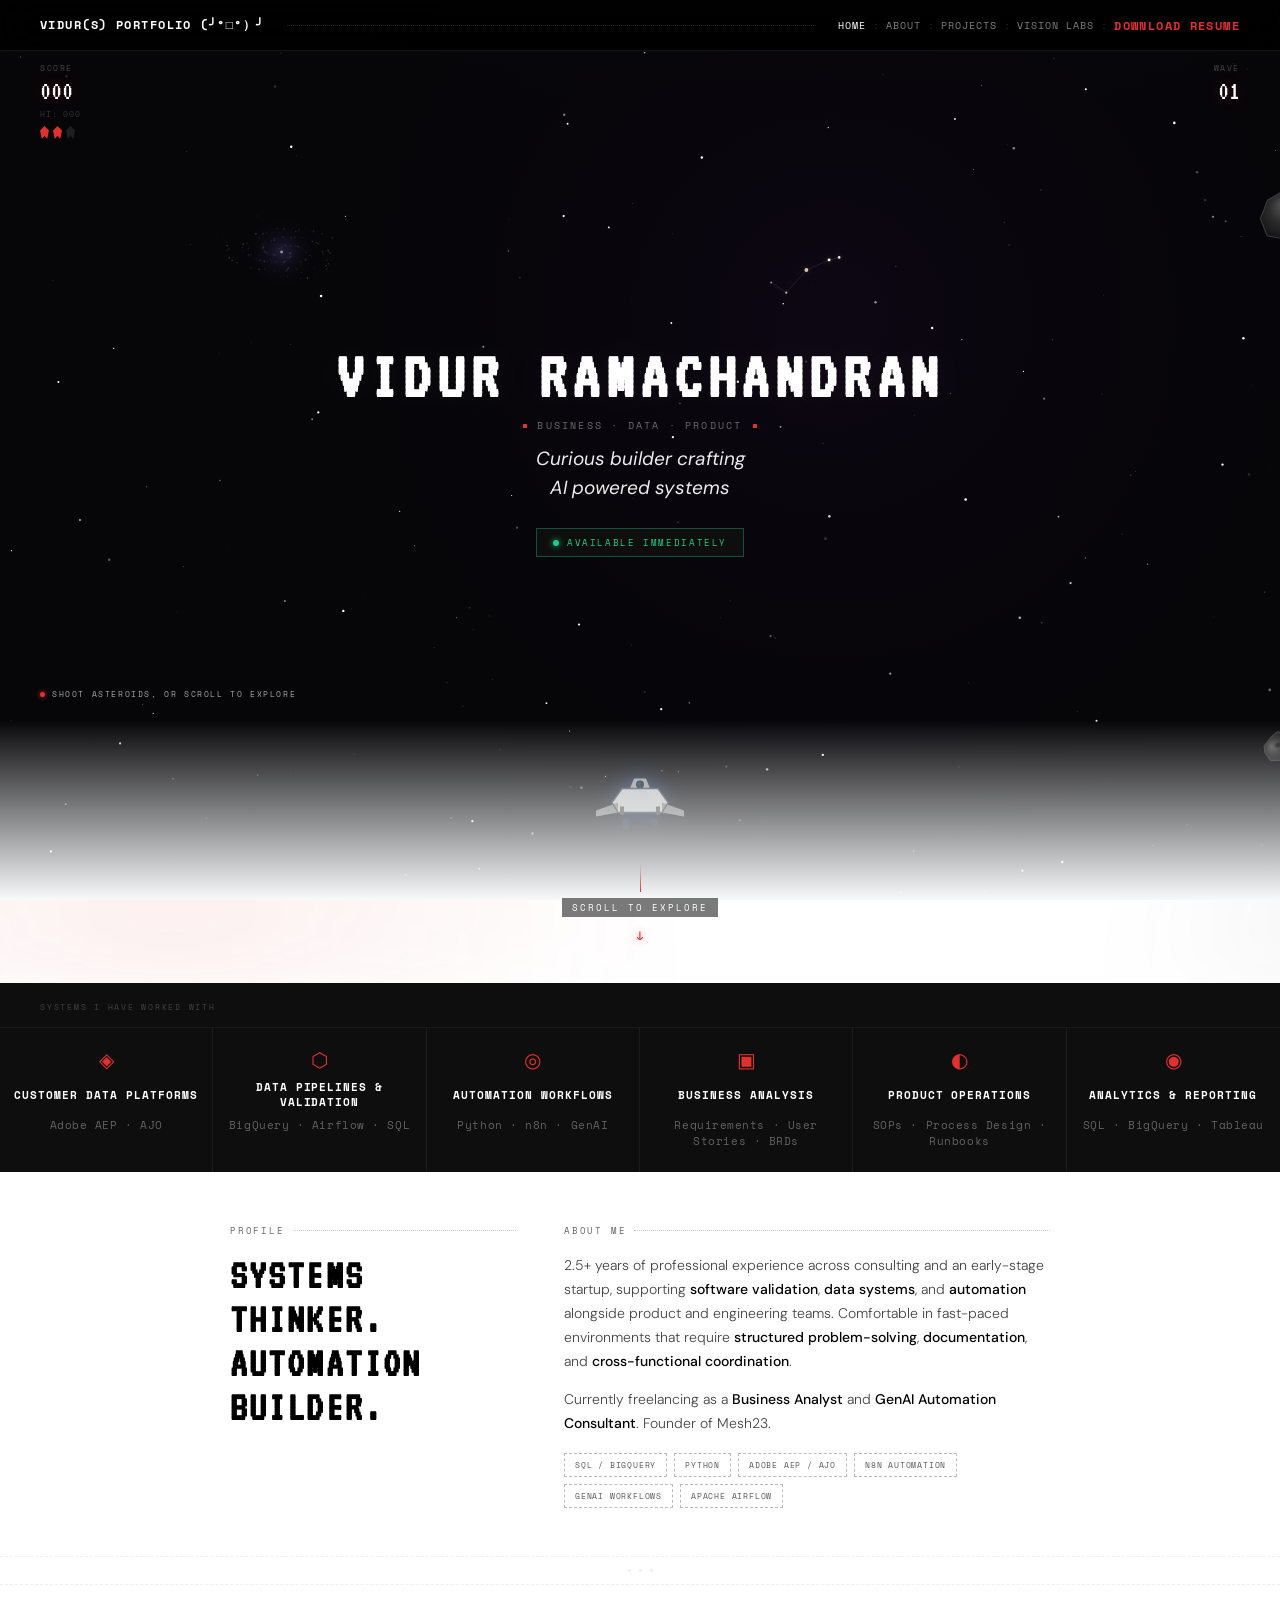
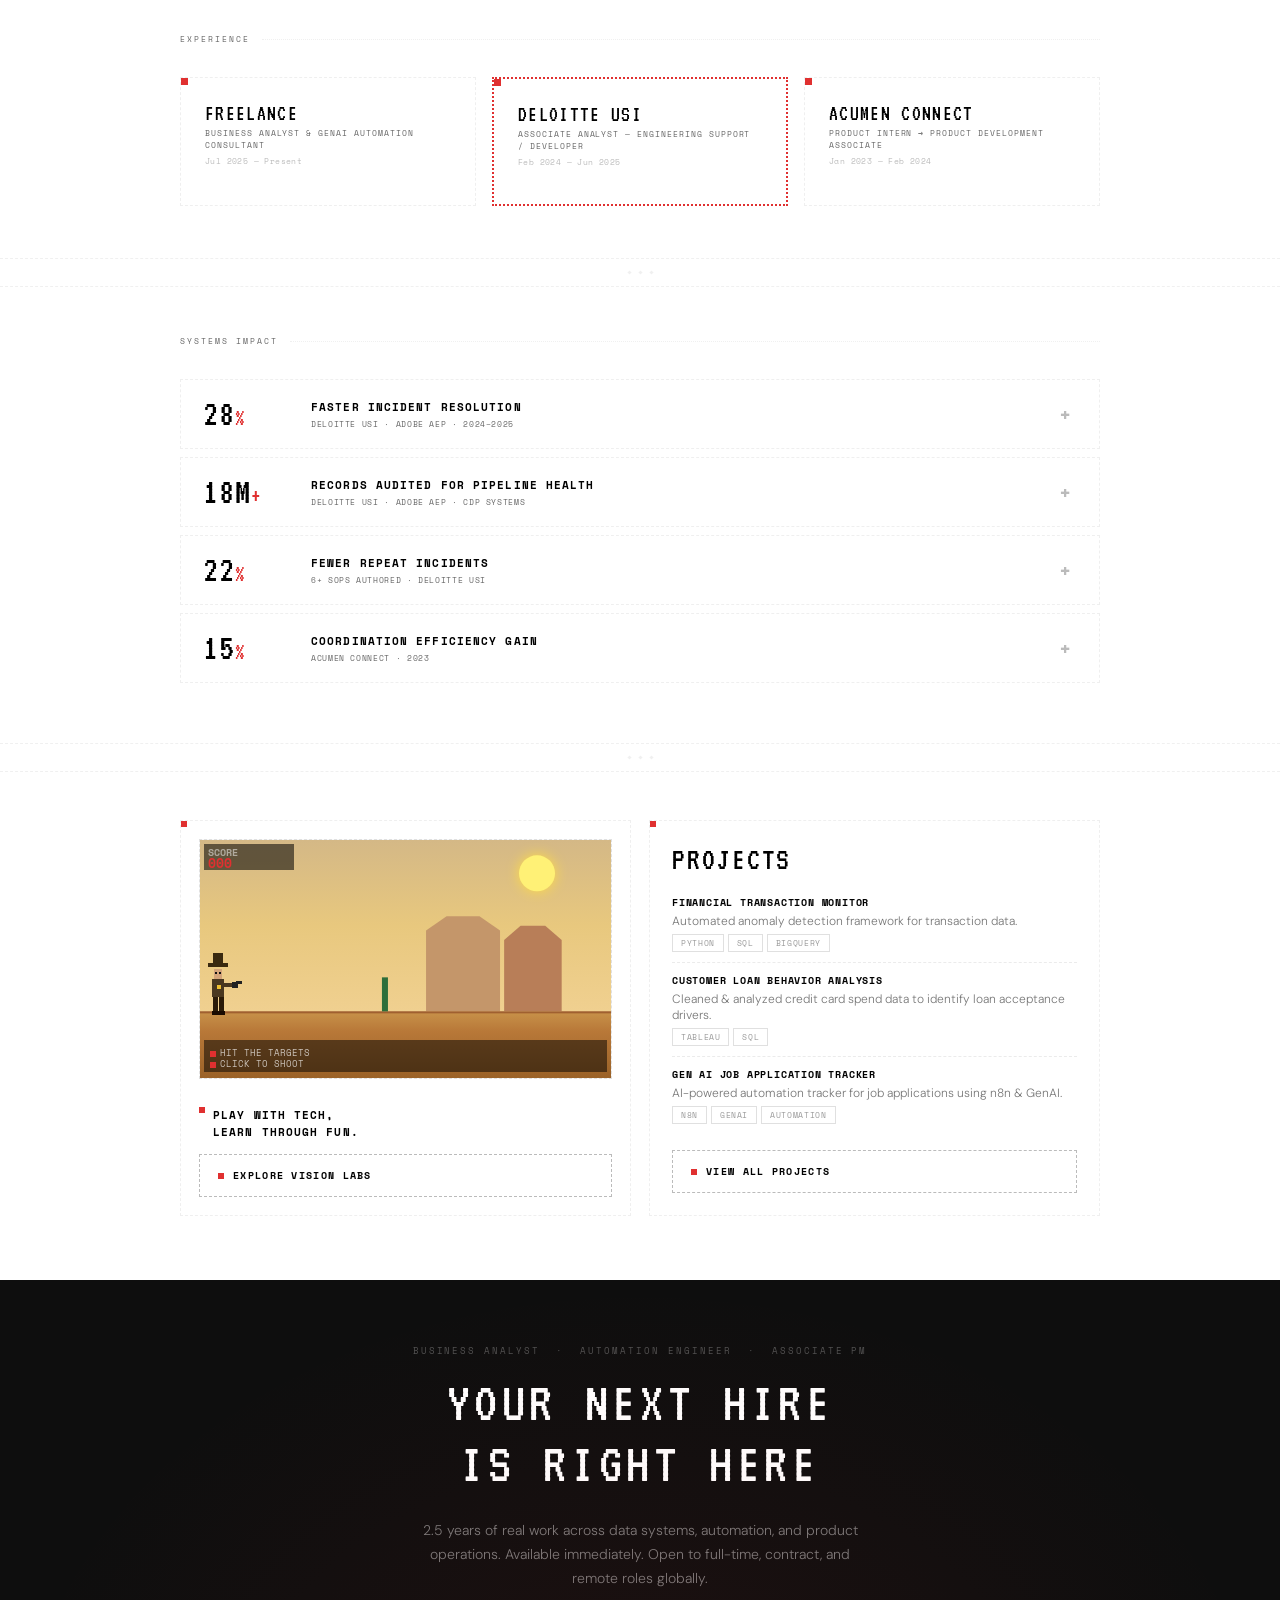
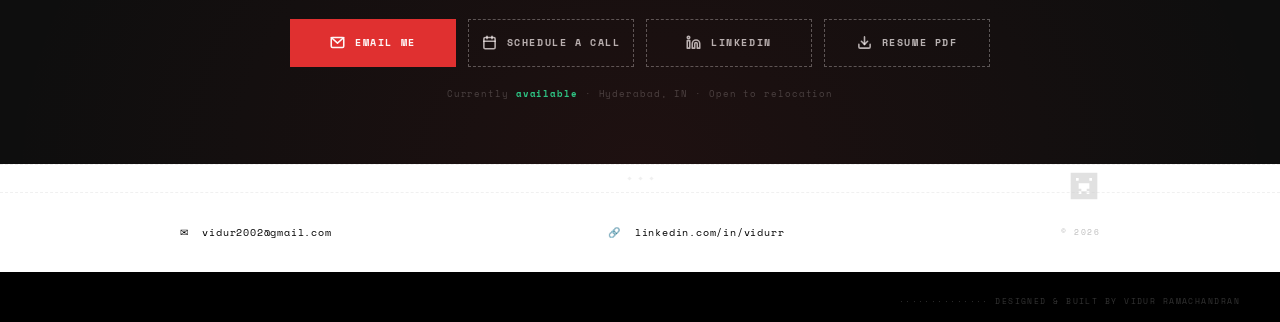
==== index.html @ c0971228 "content: add line break back to hero tagline" ====
<!DOCTYPE html>
<html lang="en">
<head>
<meta charset="UTF-8">
  <meta name="viewport" content="width=device-width, initial-scale=1.0">
  <title>Vidur Ramachandran — Business Analyst & Automation Strategist</title>
  
  <!-- SEO Metadata -->
  <meta name="description" content="Business Analyst & Automation Strategist specializing in high-performance operations architecture, GenAI workflow deployment, and product lifecycle management.">
  <meta name="author" content="Vidur Ramachandran">
  <meta name="keywords" content="Business Analyst, Automation Strategist, Product Lifecycle, Operations Architecture, n8n, Supabase, Next.js, Portfolio, Vidur Ramachandran, Deloitte, Acumen Connect">

  <!-- Open Graph / Facebook -->
  <meta property="og:type" content="website">
  <meta property="og:url" content="https://vidur.me/">
  <meta property="og:title" content="Vidur Ramachandran — Systems &amp; Automation Strategist">
  <meta property="og:description" content="Building the future of operational infrastructure through systems thinking and automation.">
  <meta property="og:image" content="https://vidur.me/assets/og-preview.png">

  <!-- Twitter -->
  <meta property="twitter:card" content="summary_large_image">
  <meta property="twitter:url" content="https://vidur.me/">
  <meta property="twitter:title" content="Vidur Ramachandran — Systems &amp; Automation Strategist">
  <meta property="twitter:description" content="Building the future of operational infrastructure through systems thinking and automation.">
  <meta property="twitter:image" content="https://vidur.me/assets/og-preview.png">

  <link rel="icon" type="image/png" sizes="32x32" href="assets/fav-32.png">
<link rel="icon" type="image/png" sizes="192x192" href="assets/fav-192.png">
<link rel="apple-touch-icon" sizes="180x180" href="assets/apple-touch-icon.png">
<link href="https://fonts.googleapis.com/css2?family=VT323&family=Space+Mono:wght@400;700&family=DM+Sans:ital,wght@0,300;0,400;0,500;1,300&display=swap" rel="stylesheet">

<link rel="stylesheet" href="./styles/base.css">
<link rel="stylesheet" href="./styles/layout.css">
<link rel="stylesheet" href="./styles/components.css">
<link rel="stylesheet" href="./styles/pages/home.css">
<link rel="stylesheet" href="./styles/pages/projects.css">
<link rel="stylesheet" href="./styles/pages/visionlabs.css">
<link rel="stylesheet" href="./styles/pages/about.css">
<link rel="stylesheet" href="./styles/pages/hrsaas.css">
<link rel="stylesheet" href="./styles/pages/corpsim.css">
<link rel="stylesheet" href="./styles/pages/finmonitor.css">
<link rel="stylesheet" href="./styles/pages/roastmoney.css">
<link rel="stylesheet" href="./styles/pages/validateidea.css">
<link rel="stylesheet" href="./styles/animations.css">
<link rel="stylesheet" href="./styles/generated-inline.css">
<link rel="stylesheet" href="./styles/responsive.css">

<script defer src="https://cdn.vercel-insights.com/v1/speed-insights/script.js"></script>
<script defer src="https://cdn.vercel-insights.com/v1/script.js"></script>
</head>
<body>

<!-- NAV -->
<nav>
  <span class="nav-logo" data-onclick="showPage('home');closeMenu()">Vidur(s) Portfolio (╯°□°）╯</span>
  <div class="nav-line"></div>
  <ul class="nav-links" id="navLinks">
    <li><a href="/" data-onclick="showPage('home');closeMenu()" id="nav-home">Home</a></li>
    <li><a href="/about" data-onclick="showPage('about');closeMenu()" id="nav-about">About</a></li>
    <li><a href="/projects" data-onclick="showPage('projects');closeMenu()" id="nav-projects">Projects</a></li>
    <li><a href="/visionlabs" data-onclick="showPage('visionlabs');closeMenu()" id="nav-visionlabs">Vision Labs</a></li>
    <li><a href="#" onclick="downloadResume();return false;" class="nav-resume-blink cta-glint">DOWNLOAD RESUME</a></li>
  </ul>
  <button class="nav-hamburger" id="navHamburger" data-onclick="toggleMenu()" aria-label="Menu">
    <span></span><span></span><span></span>
  </button>
</nav>

<!-- ════════════════════ HOME ════════════════════ -->
<div id="page-home" class="page active">
  <section id="hero">
    <canvas id="gameCanvas" aria-label="Interactive arcade background game"></canvas>
    <div class="hero-fade-top"></div>
    <div class="hero-fade-bot"></div>
    <div class="hud">
      <div class="hud-col">
        <div class="hud-lbl">Score</div>
        <div class="hud-val" id="scoreNum">000</div>
        <div class="hud-hi">HI: <span id="hiNum">000</span></div>
        <div class="lives-row" id="livesRow">
          <div class="life"></div><div class="life"></div><div class="life"></div>
        </div>
      </div>
      <div class="hud-col right">
        <div class="hud-lbl">Wave</div>
        <div class="hud-val" id="waveNum">01</div>
      </div>
    </div>
    <div id="gameOver"><div class="go-box"><div class="go-title">SYSTEM FAILURE</div><div class="go-sub" id="goSub"></div><div class="go-bar inl-0001"><div class="go-fill" id="goFill"></div></div></div></div>
    <div id="replayChip">
      <div id="replayChipTitle">SYSTEM FAILURE</div>
      <button class="replay-btn" onclick="window.scrollBy({top: window.innerHeight * 0.8, behavior: 'smooth'})">↓ Scroll Down</button>
      <button class="replay-btn" data-onclick="replayGame()">↺ Play Again</button>
    </div>

    <div id="gameInteractOverlay" class="inl-0002"><div class="game-interact-pill" id="gamePill"></div></div>
    <div id="heroGameHint" class="inl-0003">
      <span class="inl-0004"></span>
      <span class="inl-0005">Shoot asteroids, or scroll to explore</span>
    </div>
    <div class="hero-text">
      <h1 class="hero-name">VIDUR RAMACHANDRAN</h1>
      <div class="hero-sub"><span class="hero-sub-dot"></span> Business · Data · Product <span class="hero-sub-dot"></span></div>
      <p class="hero-tag">Curious builder crafting<br>AI powered systems</p>
      <div class="hire-badge"><span class="hire-dot"></span> Available Immediately</div>
    </div>
  </section>

  <!-- MOBILE SCROLL CTA -->
  <div class="scroll-cta" id="scrollCta">
    <div class="scroll-cta-line"></div>
    <span class="scroll-cta-text">Scroll to explore</span>
    <div class="scroll-cta-arrow">↓</div>
  </div>

  <!-- SYSTEMS I HAVE WORKED WITH -->
  <div class="systems-strip">
    <div class="systems-lbl-row">Systems I Have Worked With</div>
    <div id="homeSystemsGrid" class="systems-grid"></div>
  </div>

  <!-- ABOUT STRIP -->
  <div class="about-strip">
    <div>
      <div class="about-lbl">Profile</div>
      <h2 class="about-hl">Systems<br>thinker.<br>Automation<br>builder.</h2>
    </div>
    <div class="about-body">
      <div class="about-lbl">About me</div>
      <p>2.5+ years of professional experience across consulting and an early-stage startup, supporting <strong class="inl-0006">software validation</strong>, <strong class="inl-0006">data systems</strong>, and <strong class="inl-0006">automation</strong> alongside product and engineering teams. Comfortable in fast-paced environments that require <strong class="inl-0006">structured problem-solving</strong>, <strong class="inl-0006">documentation</strong>, and <strong class="inl-0006">cross-functional coordination</strong>.</p>
      <p>Currently freelancing as a <strong class="inl-0006">Business Analyst</strong> and <strong class="inl-0006">GenAI Automation Consultant</strong>. Founder of Mesh23.</p>
      <div class="about-tags" id="homeAboutTags"></div>
    </div>
  </div>

  <div class="divider"></div><div class="divider-dots"><span></span><span></span><span></span></div><div class="divider"></div>

  <!-- EXPERIENCE -->
  <div class="wrap inl-0007">
    <div class="sec-lbl">Experience</div>
    <div class="exp-grid" id="homeExperienceGrid"></div>
  </div>

  <div class="divider"></div><div class="divider-dots"><span></span><span></span><span></span></div><div class="divider"></div>

  <!-- SYSTEMS IMPACT (expandable accordion) -->
  <div class="wrap inl-0007">
    <div class="sec-lbl">Systems Impact</div>
    <div class="impact-list" id="homeImpactList"></div>
  </div>

  <div class="divider"></div><div class="divider-dots"><span></span><span></span><span></span></div><div class="divider"></div>

  <!-- CARDS -->
  <div class="wrap inl-0008">
    <div class="cards-grid inl-0009">
      <div class="feat-card inl-0010">
        <div class="fc-corner"></div>
        <div class="mini-card-inner inl-0011">
          <div class="mini-preview inl-0012"><canvas id="miniCanvas" aria-label="Interactive mini preview animation"></canvas></div>
          <div class="card-lbl inl-0013">
            <span class="rsq"></span>
            <div class="card-title">Play with tech,<br>learn through fun.</div>
          </div>
          <button class="card-cta" data-onclick="showPage('visionlabs')"><span class="rsq"></span> Explore Vision Labs</button>
        </div>
      </div>
      <div class="feat-card inl-0014" data-onclick="showPage('projects')">
        <div class="fc-corner"></div>
        <div class="proj-card-inner inl-0011">
          <div class="card-big-title">Projects</div>
          <div class="proj-list inl-0015" id="homeProjectPreview"></div>
          <button class="card-cta cta-glint" onclick="showPage('projects')">
      <span class="rsq"></span>
      <span>View All Projects</span>
    </button>
        </div>
      </div>
    </div>
  </div>

  <div class="cta-section">
    <div class="cta-eyebrow">Business Analyst &nbsp;·&nbsp; Automation Engineer &nbsp;·&nbsp; Associate PM</div>
    <div class="cta-title">Your next hire<br>is right here</div>
    <p class="inl-0016">2.5 years of real work across data systems, automation, and product operations. Available immediately. Open to full-time, contract, and remote roles globally.</p>
    <div class="cta-links">
      <a href="mailto:vidur2002@gmail.com" class="cta-btn primary"><span class="cta-icon"><svg width="15" height="15" viewBox="0 0 24 24" fill="none" stroke="currentColor" stroke-width="2.5" stroke-linecap="round" stroke-linejoin="round"><rect x="2" y="4" width="20" height="16" rx="2"/><polyline points="2,4 12,13 22,4"/></svg></span><span>Email Me</span></a>
      <a href="https://cal.com/vidur-r-a55ab0" target="_blank" rel="noopener noreferrer" class="cta-btn secondary"><span class="cta-icon"><svg width="15" height="15" viewBox="0 0 24 24" fill="none" stroke="currentColor" stroke-width="2.5" stroke-linecap="round" stroke-linejoin="round"><rect x="3" y="4" width="18" height="18" rx="2"/><line x1="16" y1="2" x2="16" y2="6"/><line x1="8" y1="2" x2="8" y2="6"/><line x1="3" y1="10" x2="21" y2="10"/></svg></span><span>Schedule a Call</span></a>
      <a href="https://in.linkedin.com/in/vidurr" target="_blank" rel="noopener noreferrer" class="cta-btn secondary"><span class="cta-icon"><svg width="15" height="15" viewBox="0 0 24 24" fill="none" stroke="currentColor" stroke-width="2.5" stroke-linecap="round" stroke-linejoin="round"><path d="M16 8a6 6 0 0 1 6 6v7h-4v-7a2 2 0 0 0-2-2 2 2 0 0 0-2 2v7h-4v-7a6 6 0 0 1 6-6z"/><rect x="2" y="9" width="4" height="12"/><circle cx="4" cy="4" r="2"/></svg></span><span>LinkedIn</span></a>
      <button class="cta-btn secondary" data-onclick="downloadResume()"><span class="cta-icon"><svg width="15" height="15" viewBox="0 0 24 24" fill="none" stroke="currentColor" stroke-width="2.5" stroke-linecap="round" stroke-linejoin="round"><path d="M21 15v4a2 2 0 0 1-2 2H5a2 2 0 0 1-2-2v-4"/><polyline points="7,10 12,15 17,10"/><line x1="12" y1="15" x2="12" y2="3"/></svg></span><span>Resume PDF</span></button>
    </div>
    <div class="cta-avail">Currently <strong>available</strong> · Hyderabad, IN · Open to relocation</div>
  </div>

  <div class="divider"></div><div class="divider-dots"><span></span><span></span><span></span></div><div class="divider"></div>
  <footer>
    <div class="foot-inner">
      <div class="foot-pokemon" style="background-image: url('data:image/svg+xml,%3Csvg xmlns=%22http://www.w3.org/2000/svg%22 viewBox=%220 0 24 24%22 fill=%22%23FCD12A%22%3E%3Cpath d=%22M2 2v20h20V2H2zm4 4h2v2H6V6zm10 0h2v2h-2V6zM8 10h8v4h-2v2h-4v-2H8v-4zm0 6h2v2H8v-2zm6 0h2v2h-2v-2z%22/%3E%3C/svg%3E');"></div>
      <a href="mailto:vidur2002@gmail.com" class="foot-email">&#9993;&nbsp; vidur2002@gmail.com</a>
      <a href="https://in.linkedin.com/in/vidurr" target="_blank" rel="noopener noreferrer" class="foot-email">&#128279;&nbsp; linkedin.com/in/vidurr</a>
      <span class="foot-credit">© 2026</span>
    </div>
    <div class="foot-dark"><span>·············· Designed &amp; Built by Vidur Ramachandran</span></div>
  </footer>
</div>

<!-- ════════════════════ ABOUT ════════════════════ -->
<div id="page-about" class="page">

  <!-- ABOUT HERO — dark, full-bleed -->
  <div class="inl-0017 page-hero-with-game">
    <canvas id="aboutHeaderCanvas" class="section-header-game" aria-label="Decorative section header background"></canvas>
    <!-- decorative grid lines -->
    <div class="inl-0018"></div>
    <div class="wrap inl-0019">
      <div class="inl-0020">
        <span class="inl-0021"></span> 01 / About
      </div>
      <h1 class="inl-0022">VIDUR<br><span class="inl-0023">RAMACHANDRAN</span></h1>
      <p class="inl-0024">Systems thinker. Automation builder. I take messy operational problems and turn them into documented, reliable systems that actually hold up.</p>
    </div>
  </div>

  <div class="wrap inl-0025">

    <!-- BIO + CONTACT row -->
    <div class="au-section">
      <div class="sec-lbl">Profile</div>
      <div class="about-uniform-grid inl-0026">

        <!-- Who I am — styled like a dossier card -->
        <div class="inl-0027">
          <div class="inl-0028"></div>
          <div class="inl-0029">Who I am</div>
          <p class="inl-0030">I'm <strong class="inl-0006">Vidur Ramachandran</strong>, a <strong class="inl-0006">Business Analyst</strong> and <strong class="inl-0006">GenAI Automation Consultant</strong> with 2.5+ years of professional experience across consulting and an early-stage startup. I support <strong class="inl-0006">software validation</strong>, <strong class="inl-0006">data systems</strong>, and <strong class="inl-0006">automation</strong> alongside product and engineering teams.</p>
          <p class="inl-0030">At <strong class="inl-0006">Deloitte USI</strong>, I worked on <strong class="inl-0006">enterprise CDP systems</strong> for <strong class="inl-0006">Fortune 500 clients</strong> — conducting <strong class="inl-0006">root cause analysis</strong> on data pipeline failures and building <strong class="inl-0006">automation frameworks</strong>. Before that, at <strong class="inl-0006">Acumen Connect</strong>, I owned <strong class="inl-0006">product and ops</strong> tasks in a fast-paced startup.</p>
          <p class="inl-0031">I'm comfortable in fast-paced environments that demand <strong class="inl-0006">structured problem-solving</strong>, <strong class="inl-0006">documentation</strong>, and <strong class="inl-0006">cross-functional coordination</strong>. Currently freelancing and building <strong class="inl-0006">Mesh23</strong>, delivering <strong class="inl-0006">AI-driven workflow solutions</strong> for SMBs.</p>
        </div>

        <!-- Contact + Location stacked -->
        <div class="inl-0032">
          <div class="inl-0033">
            <div class="inl-0028"></div>
            <div class="inl-0034">Contact</div>
            <div class="au-contact-list">
              <a href="mailto:vidur2002@gmail.com" class="au-contact-item"><span class="au-ci-icon">✉</span>vidur2002@gmail.com</a>
              <span class="au-contact-item"><span class="au-ci-icon">✆</span>+91 88978 05834</span>
              <a href="https://in.linkedin.com/in/vidurr" target="_blank" rel="noopener noreferrer" class="au-contact-item"><span class="au-ci-icon">in</span>linkedin.com/in/vidurr</a>
              <span class="au-contact-item"><span class="au-ci-icon au-ci-green">●</span><span class="inl-0035">Available Immediately</span></span>
            </div>
          </div>
          <div class="inl-0033">
            <div class="inl-0028"></div>
            <div class="inl-0036">Location &amp; Visa</div>
            <p class="inl-0037">Hyderabad, India<br>Open to remote &amp; relocation<br><span class="inl-0038"><strong>B1/B2 US Business Visa</strong> — valid · 10-year</span><br><span class="inl-0039">Comfortable with EST / PST-aligned shifts &amp; overnight hours</span></p>
          </div>
        </div>
      </div>
    </div>

    <!-- SKILLS — horizontal bands instead of cards -->
    <div class="au-section">
      <div class="sec-lbl">Skills</div>
      <div class="inl-0040">
        <div class="inl-0028"></div>
        <div class="inl-0041">
          <div class="inl-0042">
            <div class="inl-0043">Data &amp; Analytics</div>
            <ul class="au-list"><li>SQL — BigQuery, MySQL</li><li>Python · Java Scripting</li><li>Apache Airflow</li><li>JSON Schema Validation</li><li>Anomaly Detection</li><li>VBA / Macros</li></ul>
          </div>
          <div class="inl-0042">
            <div class="inl-0043">Platforms &amp; Automation</div>
            <ul class="au-list"><li>Adobe Experience Platform (AEP)</li><li>Adobe Journey Optimizer (AJO)</li><li>BigQuery / Firebase</li><li>n8n / Lindy AI</li><li>GenAI Workflow Automation</li></ul>
          </div>
          <div class="inl-0044">
            <div class="inl-0043">Testing &amp; Validation</div>
            <ul class="au-list"><li>Test Case Design</li><li>Functional &amp; Automation Testing</li><li>Software Validation</li><li>Defect Analysis &amp; Debugging</li><li>Root Cause Analysis</li></ul>
          </div>
        </div>
        <div class="inl-0045">
          <div class="inl-0042">
            <div class="inl-0043">Business Analysis &amp; Ops</div>
            <ul class="au-list"><li>Program Tracking &amp; Milestone Monitoring</li><li>Risk &amp; Issue Tracking</li><li>Dashboard Creation &amp; Status Reporting</li><li>SOPs &amp; Runbooks</li><li>Process Documentation</li></ul>
          </div>
          <div class="inl-0044">
            <div class="inl-0043">Collaboration &amp; Communication</div>
            <ul class="au-list"><li>Cross-functional Coordination</li><li>Stakeholder Communication (Technical &amp; Non-technical)</li><li>EST / PST-aligned Remote Work</li><li>Comfortable with Overnight &amp; Global Shifts</li></ul>
          </div>
        </div>
      </div>
    </div>

    <!-- EXPERIENCE — resume bullets verbatim -->
    <div class="au-section">
      <div class="sec-lbl">Experience</div>
      <div class="inl-0032">

        <!-- Freelance -->
        <div class="au-exp-dossier">
          <div class="inl-0028"></div>
          <div class="au-exp-left">
            <div>
              <div class="inl-0046">Freelance</div>
              <div class="inl-0047">Business Analyst &amp;<br>GenAI Automation<br>Consultant</div>
            </div>
            <div class="inl-0048">Jul 2025 — Present<br><span class="inl-0049">Hyderabad</span></div>
          </div>
          <div class="inl-0044">
            <ul class="au-list au-list-spaced">
              <li>Translated <strong class="inl-0006">business requirements</strong> into structured <strong class="inl-0006">user stories</strong> and collaborated with developers to deliver <strong class="inl-0006">automation-driven workflows</strong>.</li>
              <li>Led <strong class="inl-0006">CX analysis</strong> and <strong class="inl-0006">feature refinement</strong> initiatives, improving <strong class="inl-0006">product usability</strong> and stakeholder alignment.</li>
              <li>Designed and deployed <strong class="inl-0006">GenAI + n8n automation solutions</strong> for SMB clients, streamlining manual processes and <strong class="inl-0006">reducing operational effort</strong>.</li>
              <li>Founded and operated <strong class="inl-0006">Mesh23</strong>: a freelance automation initiative delivering <strong class="inl-0006">AI-driven workflow optimization</strong>.</li>
            </ul>
          </div>
        </div>

        <!-- Deloitte -->
        <div class="au-exp-dossier inl-0050">
          <div class="inl-0028"></div>
          <div class="au-exp-left">
            <div>
              <div class="inl-0046">Deloitte<br>USI</div>
              <div class="inl-0047">Consulting Associate<br>Analyst (Engineering<br>Support / Developer)</div>
            </div>
            <div class="inl-0048">Feb 2024 — Jun 2025<br><span class="inl-0049">Hyderabad</span></div>
          </div>
          <div class="inl-0044">
            <div class="inl-0051">Fortune 500 clients: <strong class="inl-0052">Wells Fargo</strong> (Feb–Nov 2024) &amp; <strong class="inl-0052">LG</strong> (Dec 2024–Jun 2025)</div>
            <ul class="au-list au-list-spaced">
              <li>Performed <strong class="inl-0006">root cause analysis</strong> and <strong class="inl-0006">failure investigation</strong> on recurring <strong class="inl-0006">data pipeline failures</strong> within <strong class="inl-0006">Adobe Experience Platform</strong>, utilizing <strong class="inl-0006">SQL-based audits</strong> and validation checks to trace issues across ingestion, transformation, and activation workflows — <strong class="inl-0006">reducing incident resolution time by 28%</strong>.</li>
              <li>Conducted <strong class="inl-0006">data validation</strong> and <strong class="inl-0006">error pattern analysis</strong> on large datasets (<strong class="inl-0006">5–18M+ records</strong>) to identify <strong class="inl-0006">schema mismatches</strong> and system inconsistencies impacting customer workflows — <strong class="inl-0006">improving data reliability by 16%</strong>.</li>
              <li>Contributed to the design and testing of <strong class="inl-0006">Python-based validation automation</strong> to filter and verify live data before ingestion into downstream systems.</li>
              <li>Supported <strong class="inl-0006">QA, validation, and troubleshooting workflows</strong> using <strong class="inl-0006">AI-assisted tools</strong> to accelerate checks during development; documented recurring issues into <strong class="inl-0006">SOPs and runbooks</strong>.</li>
              <li>Collaborated with <strong class="inl-0006">engineering, product, and operations teams</strong> to validate fixes, monitor <strong class="inl-0006">post-launch system behaviour</strong>, and track issue resolution — recommending improvements based on <strong class="inl-0006">data insights</strong>.</li>
            </ul>
          </div>
        </div>

        <!-- Acumen Connect -->
        <div class="au-exp-dossier">
          <div class="inl-0028"></div>
          <div class="au-exp-left">
            <div>
              <div class="inl-0046">Acumen<br>Connect</div>
              <div class="inl-0047">Product Intern →<br>Product Development Associate<br><span class="inl-0053">(Early-Stage Startup)</span></div>
            </div>
            <div class="inl-0048">Jan 2023 — Feb 2024<br><span class="inl-0049">Hyderabad</span></div>
          </div>
          <div class="inl-0044">
            <ul class="au-list au-list-spaced">
              <li>Operated in a <strong class="inl-0006">fast-paced startup environment</strong> with high accountability, taking ownership of <strong class="inl-0006">operational and product-related tasks</strong> with limited guidance.</li>
              <li>Identified recurring <strong class="inl-0006">operational inefficiencies</strong> and converted fixes into <strong class="inl-0006">6+ documented SOPs</strong>, improving <strong class="inl-0006">interdepartmental coordination efficiency by 15%</strong>.</li>
              <li>Collaborated with freelancers and marketing team to translate <strong class="inl-0006">business requirements</strong> into <strong class="inl-0006">structured tasks</strong> and <strong class="inl-0006">feature validation scenarios</strong> for freelance developers.</li>
            </ul>
          </div>
        </div>

      </div>
    </div>

    <!-- EDUCATION -->
    <div class="au-section inl-0054">
      <div class="sec-lbl">Education</div>
      <div class="inl-0055">
        <div class="inl-0028"></div>
        <div class="inl-0056">
          <div class="inl-0046">BCA</div>
          <div class="inl-0057">2020 – 2023</div>
        </div>
        <div class="inl-0058">
          <div class="inl-0059">Bachelor of Computer Applications</div>
          <div class="inl-0060">Symbiosis Institute of Computer Studies &amp; Research, Pune</div>
          <span class="inl-0061">CGPA 7.9/10</span>
        </div>
      </div>
    </div>

  </div>
  <div class="divider"></div><div class="divider-dots"><span></span><span></span><span></span></div><div class="divider"></div>
  <footer>
    <div class="foot-inner"><div class="foot-pokemon" style="background-image: url('data:image/svg+xml,%3Csvg xmlns=%22http://www.w3.org/2000/svg%22 viewBox=%220 0 24 24%22 fill=%22%23FFCA44%22%3E%3Cpath d=%22M4 2v20h16V2H4zm4 4h2v2H8V6zm4 0h2v2h-2V6zm-6 6h12v4h-2v2H8v-2H6v-4z%22/%3E%3C/svg%3E');"></div><a href="mailto:vidur2002@gmail.com" class="foot-email">&#9993;&nbsp; vidur2002@gmail.com</a><a href="https://in.linkedin.com/in/vidurr" target="_blank" rel="noopener noreferrer" class="foot-email">&#128279;&nbsp; linkedin.com/in/vidurr</a><span class="foot-credit">© 2026</span></div>
    <div class="foot-dark"><span>·············· Designed &amp; Built by Vidur Ramachandran</span></div>
  </footer>
</div>

<!-- ════════════════════ PROJECTS ════════════════════ -->
<div id="page-projects" class="page">
  <!-- PROJECTS HERO — dark, full-bleed -->
  <div class="inl-0017 page-hero-with-game">
    <canvas id="projectsHeaderCanvas" class="section-header-game" aria-label="Decorative section header background"></canvas>
    <div class="inl-0018"></div>
    <div class="wrap inl-0019">
      <div class="inl-0020">
        <span class="inl-0021"></span> 02 / Work
      </div>
      <h1 class="inl-0022">Systems<br><span class="inl-0023">Built</span></h1>
      <p class="inl-0024">Automated systems, analytical frameworks, and workflow tools built across enterprise consulting and independent work. Each one starts with a real problem.</p>
    </div>
  </div>
  <div class="wrap inl-0062">
    <div class="projects-grid" id="projectsGrid"></div>
  </div>
  <!-- CASE STUDY -->
  <div class="wrap inl-0054">
    <div class="sec-lbl">Deep Dive · Case Study</div>
    <div class="case-study-card">
      <div class="cs-header"><div class="cs-num">→</div><div><div class="cs-eyebrow">Enterprise Data Systems · Deloitte USI</div><h3 class="cs-title">Reducing Data Pipeline Failures in Adobe Experience Platform</h3></div></div>
      <div class="cs-body">
        <div class="cs-steps">
          <div class="cs-step"><div class="cs-step-lbl"><span class="cs-step-num">01</span> Problem</div><p class="cs-step-text">A Fortune 500 client's Adobe AEP pipeline was producing silent failures. Customer segments weren't updating correctly and downstream marketing automations were firing on stale data. The team was manually checking logs with no structured process.</p></div>
          <div class="cs-step"><div class="cs-step-lbl"><span class="cs-step-num">02</span> Investigation</div><p class="cs-step-text">Performed SQL audits across 18M+ records to identify where the pipeline was failing: schema mismatches, null propagation errors, and upstream ingestion delays. Mapped failure patterns across 8 weeks of pipeline logs to surface recurring root causes.</p></div>
          <div class="cs-step"><div class="cs-step-lbl"><span class="cs-step-num">03</span> System Understanding</div><p class="cs-step-text">Built a mental model of the full data flow — from raw event ingestion through AEP identity resolution to segment activation. This revealed three structural failure points that were not visible in isolation.</p></div>
          <div class="cs-step"><div class="cs-step-lbl"><span class="cs-step-num">04</span> Solution</div><p class="cs-step-text">Contributed to Python-based pre-ingestion validation scripts that caught malformed data before pipeline entry. Compiled each failure class into structured SOPs and worked with engineering to implement schema validation gates.</p></div>
          <div class="cs-step"><div class="cs-step-lbl"><span class="cs-step-num">05</span> Outcome</div><p class="cs-step-text">28% reduction in average incident resolution time. Repeat escalations dropped by around 22%. The runbooks were adopted team-wide, turning individual knowledge into institutional memory.</p></div>
        </div>
        <div class="cs-sidebar">
          <div class="cs-meta-block"><div class="cs-meta-lbl">Environment</div><div class="cs-meta-val">Adobe Experience Platform (AEP)</div></div>
          <div class="cs-meta-block"><div class="cs-meta-lbl">Tools Used</div><div class="cs-meta-val">SQL · BigQuery · Python · Apache Airflow</div></div>
          <div class="cs-meta-block"><div class="cs-meta-lbl">Role</div><div class="cs-meta-val">Associate Analyst — Investigation, Automation and Documentation</div></div>
          <div class="cs-meta-block"><div class="cs-meta-lbl">Scale</div><div class="cs-meta-val">18M+ records · Fortune 500 client</div></div>
          <div class="cs-outcomes"><div class="cs-out-item"><span class="cs-out-dot">■</span> 28% faster resolution</div><div class="cs-out-item"><span class="cs-out-dot">■</span> 22% fewer repeat incidents</div><div class="cs-out-item"><span class="cs-out-dot">■</span> 16% data reliability improvement</div><div class="cs-out-item"><span class="cs-out-dot">■</span> 6+ SOPs created</div></div>
        </div>
      </div>
    </div>
  </div>
  <div class="divider"></div><div class="divider-dots"><span></span><span></span><span></span></div><div class="divider"></div>
  <footer>
    <div class="foot-inner">
      <div class="foot-pokemon" style="background-image: url('data:image/svg+xml,%3Csvg xmlns=%22http://www.w3.org/2000/svg%22 viewBox=%220 0 24 24%22 fill=%22%236390F0%22%3E%3Cpath d=%22M2 2v20h20V2H2zm10 4h4v4h-4V6zm-6 6h12v4h-2v2H8v-2H6v-4zm2 8h2v2H8v-2z%22/%3E%3C/svg%3E');"></div>
      <a href="mailto:vidur2002@gmail.com" class="foot-email">&#9993;&nbsp; vidur2002@gmail.com</a>
      <a href="https://in.linkedin.com/in/vidurr" target="_blank" rel="noopener noreferrer" class="foot-email">&#128279;&nbsp; linkedin.com/in/vidurr</a>
      <span class="foot-credit">© 2026</span>
    </div>
    <div class="foot-dark"><span>·············· Designed &amp; Built by Vidur Ramachandran</span></div>
  </footer>
</div>

<!-- ════════════════════ VISION LABS ════════════════════ -->
<div id="page-visionlabs" class="page">
  <div class="vl-hero">
    <canvas id="vlCanvas" aria-label="Decorative Vision Labs background animation"></canvas>
    <div class="inl-0018"></div>
    <div class="vl-hero-fade"></div>
    <div class="vl-hc">
      <div class="vl-lbl">03 / Builder Lab</div>
      <h1 class="vl-title">Vision<br>Labs</h1>
      <p class="vl-desc">Where I experiment with startup ideas and automation systems. Not polished products — honest exploration. The best way to understand a problem space is to build something in it.</p>
    </div>
  </div>
  <div class="wrap inl-0062">
    <div class="sec-lbl">Lab Projects</div>
    <div class="lab-grid" id="visionLabsGrid"></div>
    <div class="sec-lbl">Builder Mindset</div>
    <div class="philosophy">
      <div class="phil-corner"></div>
      <div class="phil-title">Build to Learn. Ship to Understand.</div>
      <p class="phil-text">Vision Labs is a commitment to staying operationally sharp beyond formal job titles. Every project here is a real systems problem I've chosen to work on — an automation workflow, a SaaS prototype, or a business model stress-test. The experiments are messy. The thinking is real.</p>
    </div>
  </div>
  <div class="divider"></div><div class="divider-dots"><span></span><span></span><span></span></div><div class="divider"></div>
  <footer>
    <div class="foot-inner">
      <div class="foot-pokemon" style="background-image: url('data:image/svg+xml,%3Csvg xmlns=%22http://www.w3.org/2000/svg%22 viewBox=%220 0 24 24%22 fill=%22%237AC74C%22%3E%3Cpath d=%22M2 2v20h20V2H2zm8 4h4v2h-4V6zm-4 6h12v6h-4v2H8v-2H6v-6zm2 10h2v2H8v-2z%22/%3E%3C/svg%3E');"></div>
      <a href="mailto:vidur2002@gmail.com" class="foot-email">&#9993;&nbsp; vidur2002@gmail.com</a>
      <a href="https://in.linkedin.com/in/vidurr" target="_blank" rel="noopener noreferrer" class="foot-email">&#128279;&nbsp; linkedin.com/in/vidurr</a>
      <span class="foot-credit">© 2026</span>
    </div>
    <div class="foot-dark"><span>·············· Designed &amp; Built by Vidur Ramachandran</span></div>
  </footer>
</div>

<!-- ════════════════════ CORPSIM AI CONCEPT DOC ════════════════════ -->
<div id="page-corpsim" class="page">

  <!-- HERO -->
  <div class="inl-0063">
    <div class="inl-0018"></div>
    <div class="inl-0064">
      <div class="inl-0020">
        <span class="inl-0021"></span>
        <span data-onclick="showPage('visionlabs')" data-onmouseover="this.style.color='rgba(255,255,255,.6)'" data-onmouseout="this.style.color='rgba(255,255,255,.25)'" class="inl-0065">&#8592; Vision Labs</span>
        <span class="inl-0066">/</span>
        <span>Concept Doc</span>
      </div>
      <div class="inl-0067">
        <div class="inl-0068">
          <span class="inl-0069"></span> Prototype Built
        </div>
        <div class="inl-0070">
          Built for EMELEX Solutions Pvt. Ltd.
        </div>
      </div>
      <h1 class="inl-0071">CorpSim<br>AI</h1>
      <p class="inl-0073">A professional-grade, AI-powered corporate simulation platform that bridges the gap between campus life and the corporate world &#8212; built as a working prototype to give shape to a founder&#8217;s vision for what AI-native corporate readiness training could be.</p>
      <div class="inl-0074">
        <a href="https://corp-sim-zeta.vercel.app/" target="_blank" rel="noopener noreferrer" class="inl-0075"><span class="rsq inl-0076"></span> Try the Prototype</a>
        <a href="https://www.pidot.in/" target="_blank" rel="noopener noreferrer" class="inl-0077">&#8599; EMELEX Solutions Pvt. Ltd.</a>
      </div>
    </div>
  </div>

  <div class="wrap inl-0078">

    <!-- MY ROLE -->
    <div class="au-section inl-0079">
      <div class="sec-lbl">My Role</div>
      <div class="inl-0080">
        <div class="inl-0028"></div>
        <p class="inl-0081"><strong class="inl-0006">EMELEX Solutions</strong> is building the next generation of corporate readiness training. Inspired by the founder&#8217;s vision, I wanted to build a demo prototype for him &#8212; my own understanding of what he was trying to create, translated into something tangible and explorable.</p>
        <p class="inl-0031">This prototype is something I built independently, thinking like a product person: mapping the user journey end-to-end, defining the information architecture, prototyping the core experience, and documenting how it all fits together. It&#8217;s not a final product &#8212; it&#8217;s a high-fidelity signal of what this kind of product could feel and function like.</p>
        <div class="inl-0082">
          <span class="inl-0023">&#9632;</span>&nbsp; Deliverable: Prototype + Product Wireframe from a Product Person&#8217;s POV &#8212; a shareable signal of what the product architecture and experience could look like.
        </div>
      </div>
    </div>

    <!-- THE CONCEPT -->
    <div class="au-section inl-0079">
      <div class="sec-lbl">The Core Concept</div>
      <div class="inl-0083">
        <div class="inl-0084">
          <div class="inl-0028"></div>
          <div class="inl-0085">The Problem</div>
          <ul class="au-list au-list-spaced">
            <li>Students graduate with zero corporate context &#8212; no idea how to manage email, handle stakeholders, or prioritise under pressure.</li>
            <li>Existing platforms are passive &#8212; videos and quizzes, not real work.</li>
            <li>Internships are competitive and limited. Most students never get one before their first job.</li>
            <li>Corporate readiness is untestable on a resume &#8212; it has to be demonstrated.</li>
          </ul>
        </div>
        <div class="inl-0084">
          <div class="inl-0028"></div>
          <div class="inl-0085">The Solution</div>
          <ul class="au-list au-list-spaced">
            <li><strong class="inl-0086">CorpSim AI</strong> drops users into a Virtual Desktop Environment &#8212; their first day on the job.</li>
            <li>AI-powered stakeholders respond to your emails, messages, and decisions dynamically.</li>
            <li>Real tasks: write a BRD, analyse data, manage a Kanban board, present to a panel.</li>
            <li>A proprietary 8-pillar <strong class="inl-0086">Corporate Readiness Score (CRS)</strong> benchmarks performance against real corporate standards.</li>
          </ul>
        </div>
      </div>
    </div>

    <!-- THE VDE -->
    <div class="au-section inl-0079">
      <div class="sec-lbl">The Virtual Desktop Environment</div>
      <div class="inl-0040">
        <div class="inl-0028"></div>
        <div class="inl-0087">
          <p class="inl-0088">The VDE is a multi-app interface containing everything a junior professional would need on day one. Users don&#8217;t &#8220;answer questions&#8221; &#8212; they actually work inside these tools simultaneously.</p>
        </div>
        <div class="inl-0089">
          <div class="inl-0090">
            <div class="inl-0091">InboxAI</div>
            <p class="inl-0092">Intelligent email client where users manage AI-generated stakeholder communications. Claude responds dynamically to tone, clarity, and analytical depth.</p>
          </div>
          <div class="inl-0090">
            <div class="inl-0091">SlackSim + TaskBoard</div>
            <p class="inl-0092">Real-time chat simulation for team collaboration, plus a Kanban system for managing deliverables &#8212; mirroring actual project workflows.</p>
          </div>
          <div class="inl-0093">
            <div class="inl-0091">DocVault + MeetingRoom</div>
            <p class="inl-0092">Professional document editor for BRDs, specs, and reports &#8212; plus a video call simulator for stakeholder presentations and stand-ups.</p>
          </div>
        </div>
        <div class="inl-0094">
          <div class="inl-0090">
            <div class="inl-0091">DataStudio + TeamCalendar</div>
            <p class="inl-0092">Analytics and scheduling tools to round out the experience &#8212; modelling real analyst and PM workflows.</p>
          </div>
          <div class="inl-0093">
            <div class="inl-0091">CRS Engine</div>
            <p class="inl-0092">Proprietary 8-pillar scoring: Communication, Analytical Thinking, Urgency, Stakeholder Management, and more &#8212; updated in real-time as you work.</p>
          </div>
        </div>
        <div class="inl-0095">
          <p class="inl-0096">AI Engine: Claude/Anthropic generates dynamic content (emails, documents) and provides objective managerial grading on all user outputs. The AI acts as your manager, colleague, and evaluator simultaneously.</p>
        </div>
      </div>
    </div>

    <!-- USER JOURNEY -->
    <div class="au-section inl-0079">
      <div class="sec-lbl">The User Journey</div>
      <div class="inl-0097">
        <div class="inl-0028"></div>
        <div class="inl-0098">Designed to feel less like a test, more like your first week on the job.</div>
        <div class="inl-0099">
          <div class="inl-0100">
            <div class="inl-0101"><div class="inl-0102">01</div><div class="inl-0103">Discovery</div></div>
            <div><div class="inl-0104">Landing &#8594; Simulation Catalog</div><p class="inl-0092">User enters through a professional portal and browses a library of Experience Templates &#8212; e.g. &#8220;Business Analyst at JPMorgan&#8221; or &#8220;Risk Analysis at McKinsey&#8221;. Each shows difficulty, skills practiced, and partner certifications available.</p></div>
          </div>
          <div class="inl-0100">
            <div class="inl-0101"><div class="inl-0102">02</div><div class="inl-0103">Immersion</div></div>
            <div><div class="inl-0104">Enter the VDE &#8212; First Day Hook</div><p class="inl-0092">User is dropped into their Virtual Desktop. An onboarding email arrives in InboxAI. A welcome message appears on SlackSim from their AI manager. Then the problem lands: &#8220;Our regulatory reporting system is failing &#8212; we need a BRD by Wednesday.&#8221;</p></div>
          </div>
          <div class="inl-0100">
            <div class="inl-0101"><div class="inl-0102">03</div><div class="inl-0103">Deep Work</div></div>
            <div><div class="inl-0104">Multi-App Workflow Execution</div><p class="inl-0092">Draft requirements in DocVault. Analyse data in DataStudio. Track progress on the TaskBoard. Schedule stakeholder syncs in TeamCalendar. AI stakeholders respond dynamically to tone and clarity &#8212; CRS updates in real-time.</p></div>
          </div>
          <div class="inl-0100">
            <div class="inl-0101"><div class="inl-0102">04</div><div class="inl-0103">Curveball</div></div>
            <div><div class="inl-0104">Dynamic Complexity Injection</div><p class="inl-0092">Halfway through, the AI triggers a disruption &#8212; a stakeholder change, a data error, a shifting deadline. How you prioritise under pressure directly impacts your CRS score.</p></div>
          </div>
          <div class="inl-0100">
            <div class="inl-0101"><div class="inl-0102">05</div><div class="inl-0103">Presentation</div></div>
            <div><div class="inl-0104">The MeetingRoom &#8212; Stakeholder Presentation</div><p class="inl-0092">The journey culminates in a simulated video call where the user presents findings to a panel of AI stakeholders &#8212; practising verbal communication and executive presence.</p></div>
          </div>
          <div class="inl-0105">
            <div class="inl-0101"><div class="inl-0102">06</div><div class="inl-0103">Results</div></div>
            <div><div class="inl-0104">8-Pillar CRS Scorecard + Certification</div><p class="inl-0092">A comprehensive debrief breaks down Professionalism, Urgency, Analytical Thinking, Communication, and more. Pass the threshold and earn a verified digital certificate shareable on LinkedIn or with partner recruiters.</p></div>
          </div>
        </div>
        <div class="inl-0106">
          <p class="inl-0107">Journey: <span class="inl-0108">Landing &#8594; Dashboard &#8594; Catalog &#8594; Virtual Work (VDE) &#8594; Real-time Feedback &#8594; Certified CRS Score</span></p>
        </div>
      </div>
    </div>

    <!-- TECH STACK -->
    <div class="au-section inl-0079">
      <div class="sec-lbl">Tech Stack</div>
      <div class="inl-0040">
        <div class="inl-0028"></div>
        <div class="inl-0089">
          <div class="inl-0042">
            <div class="inl-0109">Frontend</div>
            <ul class="au-list"><li>Next.js 14 (App Router)</li><li>TypeScript</li><li>Tailwind CSS &#8212; B2B SaaS light theme</li><li>Framer Motion for transitions</li></ul>
          </div>
          <div class="inl-0042">
            <div class="inl-0109">Backend</div>
            <ul class="au-list"><li>FastAPI (Python)</li><li>PostgreSQL</li><li>Redis for caching and queues</li><li>WebSockets for live score updates</li></ul>
          </div>
          <div class="inl-0044">
            <div class="inl-0109">AI + Infra</div>
            <ul class="au-list"><li>Claude / Anthropic API</li><li>Dockerised monorepo</li><li>Ready for high-scale deployment</li></ul>
          </div>
        </div>
        <div class="inl-0110">
          <p class="inl-0096">Design aesthetic: Premium B2B SaaS &#8212; clean light theme, sophisticated slate-gray accents, high-readability typography. Deliberately moved away from typical educational platform aesthetics toward something closer to Linear or Notion.</p>
        </div>
      </div>
    </div>

    <!-- TRY THE PROTOTYPE -->
    <div class="au-section inl-0111">
      <div class="sec-lbl">Try the Prototype</div>
      <div class="inl-0112">
        <div class="inl-0028"></div>
        <div class="inl-0113">Recommended walkthrough to experience the student POV</div>
        <div class="inl-0114">
          <div class="inl-0115">
            <div class="inl-0116">Step-by-step</div>
            <ol class="inl-0117">
              <li class="inl-0118"><span class="inl-0119">1</span>Click <strong class="inl-0120">Get Started</strong> and enter any dummy information to create an account.</li>
              <li class="inl-0118"><span class="inl-0119">2</span>Land on the <strong class="inl-0120">Dashboard</strong> &#8212; your student home base.</li>
              <li class="inl-0118"><span class="inl-0119">3</span>Select <strong class="inl-0120">Corporate Simulation</strong> from the catalog.</li>
              <li class="inl-0118"><span class="inl-0119">4</span>Choose <strong class="inl-0120">Business Analyst at JPMorgan</strong> to experience the full VM-type student POV.</li>
            </ol>
          </div>
          <div class="inl-0121">
            <div>
              <div class="inl-0122">What to look for</div>
              <ul class="inl-0123">
                <li class="inl-0124"><span class="inl-0125">&#9632;</span>How the multi-app VDE simulates a real work environment</li>
                <li class="inl-0124"><span class="inl-0125">&#9632;</span>The information architecture and user flow across tools</li>
                <li class="inl-0124"><span class="inl-0125">&#9632;</span>The CRS scoring panel updating in real-time</li>
                <li class="inl-0124"><span class="inl-0125">&#9632;</span>The premium B2B SaaS aesthetic vs. typical EdTech UI</li>
              </ul>
            </div>
            <div class="inl-0126">
              <p class="inl-0127">This is a prototype &#8212; some flows may be incomplete. The goal is to convey the product vision and architecture, not production-ready polish.</p>
            </div>
          </div>
        </div>
        <a href="https://corp-sim-zeta.vercel.app/" target="_blank" rel="noopener noreferrer" class="inl-0128"><span class="rsq inl-0076"></span> Open CorpSim AI Prototype &#8599;</a>
      </div>
    </div>

  </div>

  <div class="divider"></div><div class="divider-dots"><span></span><span></span><span></span></div><div class="divider"></div>
  <footer>
    <div class="foot-inner"><div class="foot-pokemon" style="background-image: url('data:image/svg+xml,%3Csvg xmlns=%22http://www.w3.org/2000/svg%22 viewBox=%220 0 24 24%22 fill=%22%236390F0%22%3E%3Cpath d=%22M2 2v20h20V2H2zm10 4h4v4h-4V6zm-6 6h12v4h-2v2H8v-2H6v-4zm2 8h2v2H8v-2z%22/%3E%3C/svg%3E');"></div><a href="mailto:vidur2002@gmail.com" class="foot-email">&#9993;&nbsp; vidur2002@gmail.com</a><a href="https://in.linkedin.com/in/vidurr" target="_blank" rel="noopener noreferrer" class="foot-email">&#128279;&nbsp; linkedin.com/in/vidurr</a><span class="foot-credit">&#169; 2026</span></div>
    <div class="foot-dark"><span>&#183;&#183;&#183;&#183;&#183;&#183;&#183;&#183;&#183;&#183;&#183;&#183;&#183;&#183; Designed &amp; Built by Vidur Ramachandran</span></div>
  </footer>
</div>

<!-- ════════════════════ HR SAAS CONCEPT DOC ════════════════════ -->
<div id="page-hrsaas" class="page">

  <!-- HERO -->
  <div class="inl-0063">
    <div class="inl-0018"></div>
    <div class="inl-0064">
      <div class="inl-0020">
        <span class="inl-0021"></span>
        <span data-onclick="showPage('visionlabs')" data-onmouseover="this.style.color='rgba(255,255,255,.6)'" data-onmouseout="this.style.color='rgba(255,255,255,.25)'" class="inl-0065">← Vision Labs</span>
        <span class="inl-0066">/</span>
        <span>Concept Doc</span>
      </div>
      <div class="inl-0129">
        <span class="inl-0130"></span> Concept Phase — Not Built
      </div>
      <h1 class="inl-0071">HR<br><span class="inl-0023">SaaS</span></h1>
      <p class="inl-0131">Lightweight people operations for early-stage startups — onboarding workflows, doc management, and headcount planning without enterprise overhead.</p>
    </div>
  </div>

  <div class="wrap inl-0078">

    <!-- WHY I'M BUILDING THIS -->
    <div class="au-section inl-0079">
      <div class="sec-lbl">Why I'm Exploring This</div>
      <div class="inl-0080">
        <div class="inl-0028"></div>
        <p class="inl-0081">At <strong class="inl-0006">Acumen Connect</strong>, I watched a 15-person startup collapse its own onboarding under Notion chaos. Policies were scattered, contracts were tracked in emails, and nobody was sure who'd signed what. I spent weeks converting that into documented SOPs — and the improvement was immediate.</p>
        <p class="inl-0031">That experience — combined with my BA work at Deloitte around process reliability — made me realise the problem is structural, not individual. Startups don't fail at HR because they're careless. They fail because the tools available are either too heavy or too unstructured. This is a systems problem, and it's one I know how to scope.</p>
        <div class="inl-0082">
          <span class="inl-0023">■</span>&nbsp; This is a concept — not a live product. Documenting ideas publicly keeps me accountable to actually building them.
        </div>
      </div>
    </div>

    <!-- PROBLEM -->
    <div class="au-section inl-0079">
      <div class="sec-lbl">The Problem</div>
      <div class="inl-0083">
        <div class="inl-0084">
          <div class="inl-0028"></div>
          <div class="inl-0085">What startups actually do</div>
          <ul class="au-list au-list-spaced">
            <li>Onboarding lives in a shared Google Doc no one updates.</li>
            <li>Offer letters are sent from a personal Gmail as Word attachments.</li>
            <li>Leave tracking is a column in a team spreadsheet.</li>
            <li>Headcount plans exist only in the founder's head.</li>
            <li>Policy documents get lost after the third Notion reorganisation.</li>
          </ul>
        </div>
        <div class="inl-0084">
          <div class="inl-0028"></div>
          <div class="inl-0085">Why existing tools don't fit</div>
          <ul class="au-list au-list-spaced">
            <li><strong class="inl-0086">Enterprise HRMS</strong> (Workday, SAP) — built for 500+ orgs, overkill and expensive.</li>
            <li><strong class="inl-0086">Mid-market tools</strong> (BambooHR, Darwinbox) — still carry implementation overhead.</li>
            <li><strong class="inl-0086">Notion / Airtable</strong> — flexible but no automation, no accountability layer.</li>
            <li>Nothing is opinionated for a 10–50 person team that just needs things to not fall through the cracks.</li>
          </ul>
        </div>
      </div>
    </div>

    <!-- TARGET USER -->
    <div class="au-section inl-0079">
      <div class="sec-lbl">Target User</div>
      <div class="inl-0132">
        <div class="inl-0028"></div>
        <div class="inl-0133">
          <div>
            <div class="inl-0134">The Ops Lead</div>
            <div class="inl-0135">Primary persona</div>
          </div>
          <div>
            <div class="inl-0134">The Founder</div>
            <div class="inl-0135">Secondary persona</div>
          </div>
        </div>
        <div class="inl-0136">
          <div class="inl-0137">
            <div class="inl-0138">Company profile</div>
            <div class="inl-0139">
              <span class="about-tag">10–50 employees</span><span class="about-tag">Seed to Series A</span><span class="about-tag">No dedicated HR team</span><span class="about-tag">India / SEA</span><span class="about-tag">Tech or Tech-adjacent</span>
            </div>
          </div>
          <div>
            <div class="inl-0138">Their core pain</div>
            <p class="inl-0088">They're spending 3–4 hours a week on HR admin that should take 20 minutes. Not because the tasks are hard — because there's no system. Every new hire means re-inventing the onboarding checklist. Every policy update means chasing people on Slack. They need structure, not software complexity.</p>
          </div>
        </div>
      </div>
    </div>

    <!-- CORE MODULES -->
    <div class="au-section inl-0079">
      <div class="sec-lbl">Core Modules — Planned Scope</div>
      <div class="inl-0083">

        <div class="inl-0140">
          <div class="inl-0028"></div>
          <div class="inl-0141">
            <span class="inl-0142">01</span>
            <div>
              <div class="inl-0143">Onboarding Workflows</div>
              <div class="inl-0144">Day 0 → Day 30</div>
            </div>
          </div>
          <ul class="au-list">
            <li>Templated onboarding checklists per role</li>
            <li>Automated task assignment to manager, IT, finance</li>
            <li>New hire self-serve portal for form collection</li>
            <li>Progress tracking with deadline nudges</li>
          </ul>
        </div>

        <div class="inl-0140">
          <div class="inl-0028"></div>
          <div class="inl-0141">
            <span class="inl-0142">02</span>
            <div>
              <div class="inl-0143">Document Management</div>
              <div class="inl-0144">Contracts, Policies, Offer Letters</div>
            </div>
          </div>
          <ul class="au-list">
            <li>Template library for offer letters, NDAs, policies</li>
            <li>e-Signature collection with audit trail</li>
            <li>Version-controlled policy hub</li>
            <li>Expiry tracking for contracts and visas</li>
          </ul>
        </div>

        <div class="inl-0140">
          <div class="inl-0028"></div>
          <div class="inl-0141">
            <span class="inl-0142">03</span>
            <div>
              <div class="inl-0143">Headcount Planning</div>
              <div class="inl-0144">Hiring Tracker + Org View</div>
            </div>
          </div>
          <ul class="au-list">
            <li>Open roles pipeline with status tracking</li>
            <li>Lightweight org chart linked to headcount plan</li>
            <li>Budget per hire (basic cost modelling)</li>
            <li>Founder-facing hiring dashboard</li>
          </ul>
        </div>

        <div class="inl-0140">
          <div class="inl-0028"></div>
          <div class="inl-0141">
            <span class="inl-0142">04</span>
            <div>
              <div class="inl-0143">Leave & Attendance</div>
              <div class="inl-0144">Lightweight — not a timesheet</div>
            </div>
          </div>
          <ul class="au-list">
            <li>Leave request + approval in two clicks</li>
            <li>Team calendar view for coverage visibility</li>
            <li>Configurable leave policies per region</li>
            <li>No biometrics, no punching — trust-first design</li>
          </ul>
        </div>

      </div>
    </div>

    <!-- WHAT IT WON'T BE -->
    <div class="au-section inl-0079">
      <div class="sec-lbl">What It Won't Be</div>
      <div class="inl-0145">
        <div class="inl-0028"></div>
        <p class="inl-0113">Design constraints — deliberately out of scope</p>
        <div class="inl-0146">
          <div class="inl-0147">
            <div class="inl-0148">✗ No Payroll</div>
            <p class="inl-0149">Payroll processing is a compliance minefield. Integrate with Razorpay or Zoho Payroll instead.</p>
          </div>
          <div class="inl-0147">
            <div class="inl-0148">✗ No Performance Mgmt</div>
            <p class="inl-0149">Goal-setting and review cycles are culturally loaded. Keep it out of v1.</p>
          </div>
          <div class="inl-0147">
            <div class="inl-0148">✗ No Biometrics</div>
            <p class="inl-0149">Attendance punching belongs in factories. Early-stage startups run on trust.</p>
          </div>
        </div>
      </div>
    </div>

    <!-- TECH THINKING -->
    <div class="au-section inl-0079">
      <div class="sec-lbl">Tech Stack Thinking</div>
      <div class="inl-0040">
        <div class="inl-0028"></div>
        <div class="inl-0089">
          <div class="inl-0042">
            <div class="inl-0109">Frontend</div>
            <ul class="au-list"><li>React + Tailwind</li><li>Radix UI components</li><li>Lightweight, no heavy UI frameworks</li></ul>
          </div>
          <div class="inl-0042">
            <div class="inl-0109">Backend / Data</div>
            <ul class="au-list"><li>Supabase (Postgres + Auth + Storage)</li><li>Edge Functions for automation triggers</li><li>Row-level security for multi-tenancy</li></ul>
          </div>
          <div class="inl-0044">
            <div class="inl-0109">Automation Layer</div>
            <ul class="au-list"><li>n8n for workflow orchestration</li><li>LLM for doc generation / summarisation</li><li>Email + Slack notification hooks</li></ul>
          </div>
        </div>
        <div class="inl-0110">
          <p class="inl-0096">Stack rationale: Supabase gives a production-grade backend with zero infra ops. n8n keeps automation logic visible and modifiable without code changes. The goal is a 2-person team being able to ship and maintain this.</p>
        </div>
      </div>
    </div>

    <!-- STATUS + NEXT STEPS -->
    <div class="au-section inl-0079">
      <div class="sec-lbl">Status & Next Steps</div>
      <div class="inl-0150">

        <div class="inl-0140">
          <div class="inl-0028"></div>
          <div class="inl-0151">Current Status</div>
          <div class="inl-0152">
            <div class="inl-0153">
              <span class="inl-0154"></span>
              <span class="inl-0155">Problem framed</span>
            </div>
            <div class="inl-0153">
              <span class="inl-0154"></span>
              <span class="inl-0155">Scope documented</span>
            </div>
            <div class="inl-0153">
              <span class="inl-0156"></span>
              <span class="inl-0157">User interviews</span>
            </div>
            <div class="inl-0153">
              <span class="inl-0156"></span>
              <span class="inl-0157">Wireframes / IA</span>
            </div>
            <div class="inl-0153">
              <span class="inl-0156"></span>
              <span class="inl-0157">MVP prototype</span>
            </div>
            <div class="inl-0153">
              <span class="inl-0156"></span>
              <span class="inl-0157">Beta with 3 startups</span>
            </div>
          </div>
        </div>

        <div class="inl-0032">
          <div class="inl-0033">
            <div class="inl-0028"></div>
            <div class="inl-0158">Immediate Next Steps</div>
            <ul class="au-list au-list-spaced">
              <li>5 user interviews with ops leads at seed-stage startups</li>
              <li>Validate: which module causes the most pain day-to-day?</li>
              <li>Sketch information architecture and core user flows in Figma</li>
              <li>Identify 1 anchor feature to build as a no-code prototype</li>
            </ul>
          </div>
          <div class="inl-0033">
            <div class="inl-0028"></div>
            <div class="inl-0158">Open Questions</div>
            <ul class="au-list">
              <li>Freemium vs flat-rate pricing for early adopters?</li>
              <li>Is onboarding or doc management the right entry wedge?</li>
              <li>How tight is the Slack / Google Workspace integration need?</li>
            </ul>
          </div>
        </div>
      </div>
    </div>


  </div>

  <div class="divider"></div><div class="divider-dots"><span></span><span></span><span></span></div><div class="divider"></div>
  <footer>
    <div class="foot-inner">
      <div class="foot-pokemon" style="background-image: url('data:image/svg+xml,%3Csvg xmlns=%22http://www.w3.org/2000/svg%22 viewBox=%220 0 24 24%22 fill=%22%23FA7F08%22%3E%3Cpath d=%22M2 2v20h20V2H2zm4 4h4v4H6V6zm8 0h4v4h-4V6zM6 14h12v4h-2v2H8v-2H6v-4z%22/%3E%3C/svg%3E');"></div>
      <a href="mailto:vidur2002@gmail.com" class="foot-email">&#9993;&nbsp; vidur2002@gmail.com</a>
      <a href="https://in.linkedin.com/in/vidurr" target="_blank" rel="noopener noreferrer" class="foot-email">&#128279;&nbsp; linkedin.com/in/vidurr</a>
      <span class="foot-credit">© 2026</span>
    </div>
    <div class="foot-dark"><span>·············· Designed &amp; Built by Vidur Ramachandran</span></div>
  </footer>
</div>

<!-- ════════════════════ ROASTMONEY CONCEPT DOC ════════════════════ -->
<div id="page-roastmoney" class="page">
  <div class="inl-0063">
    <div class="inl-0018"></div>
    <div class="inl-0064">
      <div class="inl-0020">
        <span class="inl-0021"></span>
        <span data-onclick="showPage('visionlabs')" data-onmouseover="this.style.color='rgba(255,255,255,.6)'" data-onmouseout="this.style.color='rgba(255,255,255,.25)'" class="inl-0065">← Vision Labs</span>
        <span class="inl-0066">/</span>
        <span>Concept Doc</span>
      </div>
      <div class="inl-0159">
        <span class="inl-0160"></span> Prototype Ready
      </div>
      <h1 class="inl-0071">Roast<br><span class="inl-0023">Money</span></h1>
      <p class="inl-0131">A behavior-first financial assistant that uses "Judgmental AI" to bridge the gap between earning well and building a legacy. Not a tracker — a financial Tamagotchi for adults.</p>
      <div class="inl-0161">
        <div><div class="inl-0162">0</div><div class="inl-0163">Data Sold</div></div>
        <div><div class="inl-0164">1</div><div class="inl-0163">AI Companion</div></div>
        <div><div class="inl-0162">∞</div><div class="inl-0163">Roasts Possible</div></div>
        <div><div class="inl-0162">AES</div><div class="inl-0163">256-bit Encryption</div></div>
      </div>
    </div>
  </div>
  <div class="wrap inl-0078">
    <div class="au-section inl-0079">
      <div class="sec-lbl">Why I'm Building This</div>
      <div class="inl-0080">
        <div class="inl-0028"></div>
        <p class="inl-0081">Most personal finance apps are <strong class="inl-0006">passive trackers</strong>. They show you pretty graphs of where your money went, but they don't help you change your behaviour in the moment. The result is the <strong class="inl-0006">"Financial Ostrich Effect"</strong> — people avoid their own bank balances because opening the app feels like guilt, not growth.</p>
        <p class="inl-0031">I'm building RoastMoney because the emotional layer is completely missing from fintech. Behavioural economics tells us that friction and social cost are the most effective ways to interrupt impulse spending — but no one has built that in a way that's actually fun to use.</p>
        <div class="inl-0082"><span class="inl-0023">■</span>&nbsp; Prototype is built and demoed. Watch the walkthrough below.</div>
      </div>
    </div>
    <div class="au-section inl-0079">
      <div class="sec-lbl">The Problem</div>
      <div class="inl-0083">
        <div class="inl-0084">
          <div class="inl-0028"></div>
          <div class="inl-0085">What existing apps get wrong</div>
          <ul class="au-list au-list-spaced">
            <li><strong class="inl-0086">Notification Fatigue</strong> — generic "You spent ₹200 at Swiggy" alerts are immediately ignored.</li>
            <li><strong class="inl-0086">Complexity Overload</strong> — super-app clutter makes basic tracking feel like work.</li>
            <li><strong class="inl-0086">No Emotional Connection</strong> — money is deeply personal, but banking apps are sterile and cold.</li>
            <li><strong class="inl-0086">Passive by Design</strong> — weekly reports you forget to read change nothing about Monday's behaviour.</li>
          </ul>
        </div>
        <div class="inl-0084">
          <div class="inl-0028"></div>
          <div class="inl-0085">The gap RoastMoney fills</div>
          <ul class="au-list au-list-spaced">
            <li>Introduces <strong class="inl-0086">Emotional Friction</strong> — users don't just see numbers go down, they feel something.</li>
            <li>Converts spending data into <strong class="inl-0086">future cost</strong> — ₹300 today becomes ₹6,000 in compounded opportunity cost.</li>
            <li>Consolidates credit card due dates into a <strong class="inl-0086">single predictive timeline</strong>.</li>
            <li>Answers contextual questions — "Can I afford this iPhone and still hit my SIP?"</li>
          </ul>
        </div>
      </div>
    </div>
    <div class="au-section inl-0079">
      <div class="sec-lbl">Target User</div>
      <div class="inl-0132">
        <div class="inl-0028"></div>
        <div class="inl-0133">
          <div><div class="inl-0134">The Earner</div><div class="inl-0135">Primary persona</div></div>
          <div><div class="inl-0134">The Saver</div><div class="inl-0135">Secondary persona</div></div>
        </div>
        <div class="inl-0136">
          <div class="inl-0137">
            <div class="inl-0138">User profile</div>
            <div class="inl-0139"><span class="about-tag">22–30 years old</span><span class="about-tag">First job or freelancing</span><span class="about-tag">UPI-first spender</span><span class="about-tag">Knows they should save more</span><span class="about-tag">India / Urban</span></div>
          </div>
          <div>
            <div class="inl-0138">Their real problem</div>
            <p class="inl-0088">They aren't broke — they're "fine." That's exactly the problem. Being "fine" is the enemy of being wealthy. They earn decently, spend without tracking, and avoid their balance because looking at it feels bad. They don't need a budgeting lecture; they need something that makes finance feel like it matters today, not in retirement.</p>
          </div>
        </div>
      </div>
    </div>
    <div class="au-section inl-0079">
      <div class="sec-lbl">Core Features</div>
      <div class="inl-0083">
        <div class="inl-0140">
          <div class="inl-0028"></div>
          <div class="inl-0141"><span class="inl-0165">🔥</span><div class="inl-0166">The Roast Engine</div></div>
          <p class="inl-0167">Converts dry transaction data into witty, hard-hitting commentary that actually sticks in your mind. The AI doesn't just tell you what happened — it gives you the emotional context your bank never would.</p>
          <ul class="au-list"><li>Spend-triggered roasts generated per transaction</li><li>Tone calibrated to your spending pattern history</li><li>Never generic — always contextual to your habits</li></ul>
        </div>
        <div class="inl-0140">
          <div class="inl-0028"></div>
          <div class="inl-0141"><span class="inl-0165">🕰️</span><div class="inl-0166">Money Time Machine</div></div>
          <p class="inl-0167">Translates today's spending into its compounded future cost. A ₹300 daily coffee becomes ₹6,000+ per month in opportunity cost — visible, concrete, impossible to ignore.</p>
          <ul class="au-list"><li>Per-transaction future value calculation</li><li>Annual habit cost vs. a real-life goal (vacation, SIP milestone)</li><li>Converts "doing fine" users into wealth builders</li></ul>
        </div>
        <div class="inl-0140">
          <div class="inl-0028"></div>
          <div class="inl-0141"><span class="inl-0165">💳</span><div class="inl-0166">Pay Hub</div></div>
          <p class="inl-0167">Clubs multiple credit cards into a single chronological due-date timeline. No more hidden dues, no more missed payments ruining your credit score.</p>
          <ul class="au-list"><li>All credit card dues in one predictive timeline</li><li>Pre-due reminders with available balance context</li><li>Debt fragmentation solved at a glance</li></ul>
        </div>
        <div class="inl-0140">
          <div class="inl-0028"></div>
          <div class="inl-0141"><span class="inl-0165">💬</span><div class="inl-0166">AI Chat Modal</div></div>
          <p class="inl-0167">Chat with your money instead of searching for answers. Ask "Can I afford that iPhone if I want to hit my SIP goal?" and get a data-backed answer, not just feelings.</p>
          <ul class="au-list"><li>Contextual Q&amp;A grounded in your actual balance</li><li>SIP / savings goal impact modelling</li><li>Subscription audit — catches "invisible leaks" automatically</li></ul>
        </div>
      </div>
    </div>
    <div class="au-section inl-0079">
      <div class="sec-lbl">The Marshmallow Avatar — Emotional Accountability</div>
      <div class="inl-0168">
        <div class="inl-0028"></div>
        <div class="inl-0169">
          <div><div class="inl-0170">Passive</div><div class="inl-0135">Other apps</div></div>
          <div><div class="inl-0171">Alive</div><div class="inl-0135">RoastMoney</div></div>
        </div>
        <div class="inl-0136">
          <p class="inl-0172">The Avatar is RoastMoney's standout differentiator — a Ditto-Baymax hybrid character (Marshmallow) that reacts physically to your spending in real time. Overspend and it gets visibly angry. Hit a savings goal and it celebrates with you.</p>
          <p class="inl-0173">Behavioural economics confirms this works: users don't just see a number go down — they feel like they're letting their AI companion down. This is the "Emotional Friction" moat that makes RoastMoney a coach, not just a spreadsheet.</p>
        </div>
      </div>
    </div>
    <div class="au-section inl-0079">
      <div class="sec-lbl">Competitive Positioning</div>
      <div class="inl-0040">
        <div class="inl-0028"></div>
        <div class="inl-0089">
          <div class="inl-0090">
            <div class="inl-0174">Feature</div>
            <ul class="inl-0175"><li class="inl-0176">Tone</li><li class="inl-0176">Feedback</li><li class="inl-0176">Engagement</li><li class="inl-0176">Utility</li><li class="inl-0176">Bill Mgmt</li></ul>
          </div>
          <div class="inl-0090">
            <div class="inl-0174">Competitors (Mint, YNAB)</div>
            <ul class="inl-0175"><li class="inl-0177">Helpful, Neutral, Corporate</li><li class="inl-0177">Static pie charts</li><li class="inl-0177">Check once a week</li><li class="inl-0177">Manual budgeting</li><li class="inl-0177">View all accounts</li></ul>
          </div>
          <div class="inl-0093">
            <div class="inl-0178">RoastMoney Edge</div>
            <ul class="inl-0175"><li class="inl-0179">Judgmental, Witty, Brutally Honest</li><li class="inl-0179">Dynamic Avatar Emotions</li><li class="inl-0179">After every spend — to see the reaction</li><li class="inl-0179">AI Budget Analysis + Time Machine</li><li class="inl-0179">Predictive Bill Timeline</li></ul>
          </div>
        </div>
        <div class="inl-0110"><p class="inl-0096">Vision: To become the world's first financial app that users are "scared" to disappoint — resulting in the highest savings-rate-per-user in the industry.</p></div>
      </div>
    </div>
    <div class="au-section inl-0079">
      <div class="sec-lbl">Product Demo</div>
      <div class="inl-0180">
        <div class="inl-0028"></div>
        <div class="inl-0181">
          <div class="inl-0182">Prototype Walkthrough</div>
          <span class="inl-0183">RoastMoney — Early Build</span>
        </div>
        <div class="inl-0184">
          <div class="inl-0185">
            <iframe src="https://drive.google.com/file/d/1wJu_qT5Ynqh9Nb8eNAw1Lyad-bz5tqhS/preview" allow="autoplay" allowfullscreen class="inl-0186"></iframe>
          </div>
        </div>
        <div class="inl-0187"><p class="inl-0188">Early prototype — core flows demonstrated: Roast Engine · Pay Hub · Money Time Machine · AI Chat Modal</p></div>
      </div>
    </div>
    <div class="au-section inl-0079">
      <div class="sec-lbl">Privacy &amp; Business Model</div>
      <div class="inl-0083">
        <div class="inl-0140">
          <div class="inl-0028"></div>
          <div class="inl-0085">The Vault — Data Safety</div>
          <ul class="au-list au-list-spaced"><li><strong class="inl-0086">AES-256</strong> encryption at rest, <strong class="inl-0086">TLS 1.3</strong> in transit</li><li>AI Anonymisation — the LLM sees Merchant_ID, never your name or account</li><li>Zero data reselling — ever. Full stop.</li><li>Your financial data is your most private asset — we treat it that way</li></ul>
        </div>
        <div class="inl-0140">
          <div class="inl-0028"></div>
          <div class="inl-0085">Why Paid — Alignment of Interests</div>
          <ul class="au-list au-list-spaced"><li>If you aren't paying for the product, you are the product</li><li>One caught subscription or one avoided late fee pays for the annual plan</li><li>Our incentive is to keep you rich — not to push high-interest debt products</li><li>Trust-based business model, not ad-driven lead gen</li></ul>
        </div>
      </div>
    </div>
    <div class="au-section inl-0111">
      <div class="sec-lbl">Status &amp; Next Steps</div>
      <div class="inl-0150">
        <div class="inl-0140">
          <div class="inl-0189"></div>
          <div class="inl-0151">Current Status</div>
          <div class="inl-0152">
            <div class="inl-0153"><span class="inl-0154"></span><span class="inl-0155">Problem &amp; market framed</span></div>
            <div class="inl-0153"><span class="inl-0154"></span><span class="inl-0155">Core features scoped</span></div>
            <div class="inl-0153"><span class="inl-0154"></span><span class="inl-0155">Prototype built &amp; demoed</span></div>
            <div class="inl-0153"><span class="inl-0156"></span><span class="inl-0157">User testing round 1</span></div>
            <div class="inl-0153"><span class="inl-0156"></span><span class="inl-0157">Roast Engine fine-tuning</span></div>
            <div class="inl-0153"><span class="inl-0156"></span><span class="inl-0157">Beta launch — 50 users</span></div>
          </div>
        </div>
        <div class="inl-0032">
          <div class="inl-0033">
            <div class="inl-0028"></div>
            <div class="inl-0158">Immediate Next Steps</div>
            <ul class="au-list au-list-spaced"><li>User testing the prototype with 10 target-persona users</li><li>Validate: does the Roast Engine create behaviour change or just laughs?</li><li>Refine Avatar emotion triggers based on spending category, not just amount</li><li>Stress-test the Pay Hub UX with users who have 3+ active credit cards</li></ul>
          </div>
          <div class="inl-0033">
            <div class="inl-0028"></div>
            <div class="inl-0158">Open Questions</div>
            <ul class="au-list"><li>What's the right roast intensity — brutal honesty vs. playful nudge?</li><li>Freemium (limited roasts) vs. flat monthly subscription?</li><li>How does the Avatar feel after 6 months — novelty or habit?</li></ul>
          </div>
        </div>
      </div>
    </div>
  </div>
  <div class="divider"></div><div class="divider-dots"><span></span><span></span><span></span></div><div class="divider"></div>
  <footer>
    <div class="foot-inner"><div class="foot-pokemon" style="background-image: url('data:image/svg+xml,%3Csvg xmlns=%22http://www.w3.org/2000/svg%22 viewBox=%220 0 24 24%22 fill=%22%23EE8130%22%3E%3Cpath d=%22M2 2v20h20V2H2zm8 4h4v2h-4V6zm-4 6h12v6h-4v2H8v-2H6v-6zm2 10h2v2H8v-2z%22/%3E%3C/svg%3E');"></div><a href="mailto:vidur2002@gmail.com" class="foot-email">&#9993;&nbsp; vidur2002@gmail.com</a><a href="https://in.linkedin.com/in/vidurr" target="_blank" rel="noopener noreferrer" class="foot-email">&#128279;&nbsp; linkedin.com/in/vidurr</a><span class="foot-credit">© 2026</span></div>
    <div class="foot-dark"><span>·············· Designed &amp; Built by Vidur Ramachandran</span></div>
  </footer>
</div>

<!-- ════════════════════ VALIDATE YOUR IDEA CONCEPT DOC ════════════════════ -->
<div id="page-validateidea" class="page">

  <!-- HERO -->
  <div class="inl-0063">
    <div class="inl-0018"></div>
    <div class="inl-0064">
      <div class="inl-0020">
        <span class="inl-0021"></span>
        <span data-onclick="showPage('visionlabs')" data-onmouseover="this.style.color='rgba(255,255,255,.6)'" data-onmouseout="this.style.color='rgba(255,255,255,.25)'" class="inl-0065">&#8592; Vision Labs</span>
        <span class="inl-0066">/</span>
        <span>Concept Doc</span>
      </div>
      <div class="inl-0067">
        <div class="inl-0068">
          <span class="inl-0069"></span> Prototype Built
        </div>
        <div class="inl-0070">
          Powered by Gemini API &mdash; Full deployment pending
        </div>
      </div>
      <h1 class="inl-0071">Validate<br>Your Idea</h1>
      <p class="inl-0073">An AI-powered idea validation platform that goes deeper than a basic search &#8212; analysing what people actually complain about across Reddit, LinkedIn, forums, and the open web to help you find real gaps before you build.</p>
      <div class="inl-0074">
        <a href="https://validated-app.vercel.app/" target="_blank" rel="noopener noreferrer" class="inl-0075"><span class="rsq inl-0076"></span> Try the Prototype &#8599;</a>
      </div>
    </div>
  </div>

  <div class="wrap inl-0078">

    <!-- PROTOTYPE NOTE -->
    <div class="au-section inl-0079">
      <div class="sec-lbl">About This Prototype</div>
      <div class="inl-0080">
        <div class="inl-0028"></div>
        <p class="inl-0081">This is an early-stage prototype built to demonstrate the core idea &#8212; not a finished product. The current version runs on a <strong class="inl-0006">Gemini API key</strong> with limited quota, which means some analyses may be throttled or incomplete in the live demo.</p>
        <p class="inl-0031">When deployed properly with a production-grade API key and full data connectors (Reddit API, LinkedIn data, web scraping pipelines), the platform will deliver richer, real-time multi-source intelligence. This prototype is a proof of concept &#8212; the architecture and UX are real, the data depth will scale.</p>
        <div class="inl-0082">
          <span class="inl-0023">&#9632;</span>&nbsp; Current stack: Gemini API &middot; Next.js &middot; Vercel &mdash; Production roadmap: full Reddit + LinkedIn + web crawl pipelines with dedicated API infrastructure.
        </div>
      </div>
    </div>

    <!-- THE PROBLEM -->
    <div class="au-section inl-0079">
      <div class="sec-lbl">The Problem</div>
      <div class="inl-0083">
        <div class="inl-0084">
          <div class="inl-0028"></div>
          <div class="inl-0085">How founders validate today</div>
          <ul class="au-list au-list-spaced">
            <li>Google search + scroll &#8212; surface-level, SEO-gamed results with no signal on real frustrations.</li>
            <li>Ask ChatGPT &#8212; gets a generic &#8220;here are 5 competitors&#8221; list with no depth on what people actually hate about them.</li>
            <li>Manually browse Reddit &#8212; hours of reading to find a handful of relevant threads.</li>
            <li>Ask friends &#8212; confirmation bias from people who want to be supportive.</li>
            <li>Skip validation entirely and just build &#8212; the most common and most expensive mistake.</li>
          </ul>
        </div>
        <div class="inl-0084">
          <div class="inl-0028"></div>
          <div class="inl-0085">What&rsquo;s missing</div>
          <ul class="au-list au-list-spaced">
            <li>No tool synthesises what real users are complaining about across forums, communities, and reviews at scale.</li>
            <li>Existing AI tools don&rsquo;t search the live web &#8212; they hallucinate market data from stale training.</li>
            <li>No platform maps competitor weaknesses against your specific idea framing.</li>
            <li>Founders need structured output they can act on &#8212; not raw search results to interpret themselves.</li>
          </ul>
        </div>
      </div>
    </div>

    <!-- THE SOLUTION -->
    <div class="au-section inl-0079">
      <div class="sec-lbl">How It Works</div>
      <div class="inl-0097">
        <div class="inl-0028"></div>
        <div class="inl-0190">Three inputs. One deep-analysis report. No manual research needed.</div>
        <div class="inl-0099">
          <div class="inl-0100">
            <div class="inl-0101"><div class="inl-0102">01</div><div class="inl-0103">Input</div></div>
            <div><div class="inl-0104">Describe Your Idea + Context</div><p class="inl-0092">Enter a plain-language description of your idea. Then select your <strong class="inl-0086">industry</strong> (e.g. FinTech, HR Tech, EdTech), <strong class="inl-0086">sector</strong> (B2B SaaS, Consumer App, Marketplace), and <strong class="inl-0086">target audience</strong> (e.g. solo founders, enterprise ops teams, students). These selectors focus the analysis so you don&rsquo;t get generic results.</p></div>
          </div>
          <div class="inl-0100">
            <div class="inl-0101"><div class="inl-0102">02</div><div class="inl-0103">Analysis</div></div>
            <div><div class="inl-0104">Multi-Source Deep Search</div><p class="inl-0092">The platform runs queries across Reddit threads, LinkedIn discussions, product review sites, and the open web to find: what people are saying about this problem space, which companies already exist, and &#8212; critically &#8212; what users complain those companies are getting wrong.</p></div>
          </div>
          <div class="inl-0100">
            <div class="inl-0101"><div class="inl-0102">03</div><div class="inl-0103">Output</div></div>
            <div><div class="inl-0104">Structured Validation Report</div><p class="inl-0092">A structured report covering: existing competitors and their gaps, recurring user frustrations in the space, signals of unsolved demand, and a positioning recommendation for how your idea can differentiate. Actionable &#8212; not just a list of links.</p></div>
          </div>
          <div class="inl-0105">
            <div class="inl-0101"><div class="inl-0102">04</div><div class="inl-0103">Edge</div></div>
            <div><div class="inl-0104">Deeper Than Existing AI Tools</div><p class="inl-0092">Unlike asking ChatGPT, this platform is structured around searching live sources &#8212; not generating answers from training data. The goal is to give founders information that feels like they did 10 hours of research themselves.</p></div>
          </div>
        </div>
      </div>
    </div>

    <!-- CORE FEATURES -->
    <div class="au-section inl-0079">
      <div class="sec-lbl">Core Features</div>
      <div class="inl-0083">
        <div class="inl-0140">
          <div class="inl-0028"></div>
          <div class="inl-0141"><span class="inl-0142">01</span><div class="inl-0143">Idea Input + Context Selectors</div></div>
          <ul class="au-list"><li>Plain-language idea description field</li><li>Industry selector (FinTech, HR Tech, EdTech, SaaS, etc.)</li><li>Sector picker (B2B, B2C, Marketplace, Consumer)</li><li>Target audience definition (role, segment, geography)</li></ul>
        </div>
        <div class="inl-0140">
          <div class="inl-0028"></div>
          <div class="inl-0141"><span class="inl-0142">02</span><div class="inl-0143">Competitor Landscape Map</div></div>
          <ul class="au-list"><li>Identifies existing companies in the space</li><li>Surfaces what each competitor is criticised for</li><li>Flags underserved segments or missing features</li><li>Sourced from real forum discussion, not AI inference</li></ul>
        </div>
        <div class="inl-0140">
          <div class="inl-0028"></div>
          <div class="inl-0141"><span class="inl-0142">03</span><div class="inl-0143">Demand Signal Analysis</div></div>
          <ul class="au-list"><li>Finds threads where people ask for a solution like yours</li><li>Scores demand signals by recency and volume</li><li>Surfaces &#8220;has anyone built X yet?&#8221; style posts as proof of gap</li><li>Distinguishes nice-to-have from genuine pain</li></ul>
        </div>
        <div class="inl-0140">
          <div class="inl-0028"></div>
          <div class="inl-0141"><span class="inl-0142">04</span><div class="inl-0143">Positioning Recommendation</div></div>
          <ul class="au-list"><li>Suggests how to frame your idea vs. existing alternatives</li><li>Highlights the 1&ndash;2 differentiators with strongest signal</li><li>Flags red flags if the space is too crowded or demand is low</li><li>Gives a plain-language &#8220;build / revisit / pivot&#8221; verdict</li></ul>
        </div>
      </div>
    </div>

    <!-- TECH STACK -->
    <div class="au-section inl-0079">
      <div class="sec-lbl">Tech Stack</div>
      <div class="inl-0040">
        <div class="inl-0028"></div>
        <div class="inl-0089">
          <div class="inl-0042">
            <div class="inl-0109">Frontend</div>
            <ul class="au-list"><li>Next.js (App Router)</li><li>Tailwind CSS</li><li>Clean SaaS-style UI</li></ul>
          </div>
          <div class="inl-0042">
            <div class="inl-0109">AI Layer (Prototype)</div>
            <ul class="au-list"><li>Gemini API for synthesis</li><li>Web search grounding enabled</li><li>Structured prompt pipeline</li></ul>
          </div>
          <div class="inl-0044">
            <div class="inl-0109">Production Roadmap</div>
            <ul class="au-list"><li>Reddit API + LinkedIn data</li><li>Custom web crawl pipeline</li><li>Dedicated LLM inference</li></ul>
          </div>
        </div>
        <div class="inl-0110">
          <p class="inl-0096">Current limitation: The Gemini API key used in the prototype has rate limits and quota caps, so deep multi-source analysis may be throttled. This is a demo of the product vision &#8212; full deployment requires a production API setup and dedicated data pipeline infrastructure.</p>
        </div>
      </div>
    </div>

    <!-- TRY THE PROTOTYPE -->
    <div class="au-section inl-0111">
      <div class="sec-lbl">Try the Prototype</div>
      <div class="inl-0112">
        <div class="inl-0028"></div>
        <div class="inl-0113">Recommended flow to experience the platform</div>
        <div class="inl-0114">
          <div class="inl-0115">
            <div class="inl-0116">Step-by-step</div>
            <ol class="inl-0117">
              <li class="inl-0118"><span class="inl-0119">1</span>Open the prototype and describe your startup idea in plain language.</li>
              <li class="inl-0118"><span class="inl-0119">2</span>Select your industry, sector, and target audience from the dropdowns.</li>
              <li class="inl-0118"><span class="inl-0119">3</span>Hit <strong class="inl-0120">Validate</strong> and wait for the analysis to run.</li>
              <li class="inl-0118"><span class="inl-0119">4</span>Review the competitor map, demand signals, and positioning recommendation.</li>
            </ol>
          </div>
          <div class="inl-0121">
            <div>
              <div class="inl-0122">What to keep in mind</div>
              <ul class="inl-0123">
                <li class="inl-0124"><span class="inl-0125">&#9632;</span>API quota may limit depth &#8212; this is expected in the prototype</li>
                <li class="inl-0124"><span class="inl-0125">&#9632;</span>Try a specific niche idea for the most focused results</li>
                <li class="inl-0124"><span class="inl-0125">&#9632;</span>The report structure shows what the full product will output at scale</li>
                <li class="inl-0124"><span class="inl-0125">&#9632;</span>Production version will pull live Reddit, LinkedIn &amp; web data directly</li>
              </ul>
            </div>
            <div class="inl-0126">
              <p class="inl-0127">This is a prototype &#8212; built to prove the concept and explore the product architecture. Not production-ready, but the core idea is real.</p>
            </div>
          </div>
        </div>
        <a href="https://validated-app.vercel.app/" target="_blank" rel="noopener noreferrer" class="inl-0128"><span class="rsq inl-0076"></span> Open Validate Your Idea &#8599;</a>
      </div>
    </div>

  </div>

  <div class="divider"></div><div class="divider-dots"><span></span><span></span><span></span></div><div class="divider"></div>
  <footer>
    <div class="foot-inner"><div class="foot-pokemon" style="background-image: url('data:image/svg+xml,%3Csvg xmlns=%22http://www.w3.org/2000/svg%22 viewBox=%220 0 24 24%22 fill=%22%2396D9D6%22%3E%3Cpath d=%22M2 2v20h20V2H2zm6 4h4v4H8V6zm-2 8h12v4h-2v2H8v-2H6v-4z%22/%3E%3C/svg%3E');"></div><a href="mailto:vidur2002@gmail.com" class="foot-email">&#9993;&nbsp; vidur2002@gmail.com</a><a href="https://in.linkedin.com/in/vidurr" target="_blank" rel="noopener noreferrer" class="foot-email">&#128279;&nbsp; linkedin.com/in/vidurr</a><span class="foot-credit">&#169; 2026</span></div>
    <div class="foot-dark"><span>&#183;&#183;&#183;&#183;&#183;&#183;&#183;&#183;&#183;&#183;&#183;&#183;&#183;&#183; Designed &amp; Built by Vidur Ramachandran</span></div>
  </footer>
</div>

<div id="page-finmonitor" class="page">

  <!-- HERO -->
  <div class="inl-0063">
    <div class="inl-0018"></div>
    <div class="inl-0064">
      <div class="inl-0020">
        <span class="inl-0021"></span>
        <span data-onclick="showPage('projects')" data-onmouseover="this.style.color='rgba(255,255,255,.6)'" data-onmouseout="this.style.color='rgba(255,255,255,.25)'" class="inl-0065">← Projects</span>
        <span class="inl-0066">/</span>
        <span>Project Doc</span>
      </div>
      <div class="inl-0159">
        <span class="inl-0191"></span> Complete
      </div>
      <h1 class="inl-0192">Automated<br>Financial<br><span class="inl-0023">Transaction</span><br>Monitoring</h1>
      <p class="inl-0131">A rule-based pipeline that automatically cleans transaction data, detects anomalies, and generates daily risk summaries — replacing manual spreadsheet review entirely.</p>
      <!-- METRICS STRIP -->
      <div class="inl-0193">
        <div>
          <div class="inl-0162">3</div>
          <div class="inl-0163">Pipeline Modules</div>
        </div>
        <div>
          <div class="inl-0162">3</div>
          <div class="inl-0163">Detection Rules</div>
        </div>
        <div>
          <div class="inl-0164">0</div>
          <div class="inl-0163">Manual Steps</div>
        </div>
        <div>
          <div class="inl-0162">4</div>
          <div class="inl-0163">Output Files</div>
        </div>
      </div>
    </div>
  </div>

  <div class="wrap inl-0078">

    <!-- SCOPE -->
    <div class="au-section inl-0079">
      <div class="sec-lbl">Scope of the Project</div>
      <div class="inl-0083">
        <div class="inl-0084">
          <div class="inl-0028"></div>
          <div class="inl-0085">What this project does</div>
          <ul class="au-list au-list-spaced">
            <li>Cleans and validates raw transaction data automatically</li>
            <li>Calculates customer-level spending baselines</li>
            <li>Flags abnormal transactions using rule-based logic</li>
            <li>Generates structured daily summaries for risk teams</li>
            <li>Tracks data quality issues for audit purposes</li>
          </ul>
        </div>
        <div class="inl-0084">
          <div class="inl-0028"></div>
          <div class="inl-0085">Deliberately out of scope</div>
          <ul class="au-list au-list-spaced">
            <li>No real customer data — fully simulated transactions</li>
            <li>No real-time streaming or live API connections</li>
            <li>No customer-facing communication or alerting</li>
            <li>Not a machine learning model — explicit rule logic only</li>
          </ul>
        </div>
      </div>
    </div>

    <!-- USE CASE -->
    <div class="au-section inl-0079">
      <div class="sec-lbl">The Problem This Solves</div>
      <div class="inl-0168">
        <div class="inl-0028"></div>
        <div class="inl-0169">
          <div>
            <div class="inl-0170">The Old Way</div>
            <div class="inl-0135">Manual review</div>
          </div>
          <div>
            <div class="inl-0171">This System</div>
            <div class="inl-0135">Automated pipeline</div>
          </div>
        </div>
        <div class="inl-0136">
          <p class="inl-0172">Real-time transaction data arrives every day. Manually checking it is slow, inconsistent, and error-prone — analysts miss patterns that only become visible in aggregate.</p>
          <p class="inl-0173">This pipeline runs automatically when new data arrives: cleaning it, identifying what's unusual, and producing a structured report — with no manual intervention required after initial setup.</p>
        </div>
      </div>
    </div>

    <!-- PIPELINE -->
    <div class="au-section inl-0079">
      <div class="sec-lbl">Pipeline Architecture</div>
      <!-- Pipeline flow diagram -->
      <div class="inl-0194">
        <div class="inl-0028"></div>
        <div class="inl-0195">
          <!-- Step 1 -->
          <div class="inl-0196">
            <div class="inl-0197">01</div>
            <div class="inl-0198">Raw Data In</div>
            <div class="inl-0199">transactions.csv</div>
          </div>
          <div class="inl-0200"></div>
          <!-- Step 2 -->
          <div class="inl-0196">
            <div class="inl-0197">02</div>
            <div class="inl-0198">Clean</div>
            <div class="inl-0199">clean_data.py</div>
          </div>
          <div class="inl-0200"></div>
          <!-- Step 3 -->
          <div class="inl-0196">
            <div class="inl-0197">03</div>
            <div class="inl-0198">Detect</div>
            <div class="inl-0199">analyze_data.py</div>
          </div>
          <div class="inl-0200"></div>
          <!-- Step 4 -->
          <div class="inl-0196">
            <div class="inl-0197">04</div>
            <div class="inl-0198">Report</div>
            <div class="inl-0199">report.py</div>
          </div>
        </div>
      </div>
    </div>

    <!-- MODULES -->
    <div class="au-section inl-0079">
      <div class="sec-lbl">Module Breakdown</div>
      <div class="inl-0201">

        <!-- Module 1 -->
        <div class="inl-0040">
          <div class="inl-0028"></div>
          <div class="inl-0202">
            <div class="inl-0203">
              <div class="inl-0204">01</div>
              <div class="inl-0205">Data Cleaning</div>
              <div class="inl-0206">clean_data.py</div>
              <span class="inl-0207">Python · Pandas</span>
            </div>
            <div class="inl-0208">
              <p class="inl-0209">Prepares raw data to ensure it's consistent and safe for analysis. Handles the messy reality of real transaction files.</p>
              <ul class="au-list">
                <li>Removes exact duplicate records</li>
                <li>Converts and validates date/amount column formats</li>
                <li>Fills missing amounts using median — robust to outliers</li>
                <li>Drops transactions with missing IDs or merchant data</li>
                <li>Removes zero and negative-value transactions</li>
                <li>Flags rows where amounts were originally missing (audit trail)</li>
              </ul>
            </div>
          </div>
          <!-- CODE BLOCK -->
          <div class="inl-0210">
            <div class="inl-0211">clean_data.py</div>
            <pre class="inl-0212"><span class="inl-0213"># 1. Load raw data</span>
df = pd.read_csv(<span class="inl-0214">'../data/transactions.csv'</span>)
<span class="inl-0213"># 2. Standardize column names</span>
df.columns = df.columns.str.lower().str.strip()
<span class="inl-0213"># 3. Remove exact duplicate rows</span>
df = df.drop_duplicates()
<span class="inl-0213"># 4. Convert date column to datetime</span>
df[<span class="inl-0214">'date'</span>] = pd.to_datetime(df[<span class="inl-0214">'date'</span>], errors=<span class="inl-0214">'coerce'</span>)
<span class="inl-0213"># 5. Handle missing or invalid amounts</span>
df[<span class="inl-0214">'amount'</span>] = pd.to_numeric(df[<span class="inl-0214">'amount'</span>], errors=<span class="inl-0214">'coerce'</span>)
df[<span class="inl-0214">'amount_was_missing'</span>] = df[<span class="inl-0214">'amount'</span>].isna()
median_amount = df[<span class="inl-0214">'amount'</span>].median()
df[<span class="inl-0214">'amount'</span>] = df[<span class="inl-0214">'amount'</span>].fillna(median_amount)
<span class="inl-0213"># 6. Remove transactions with missing critical identifiers</span>
df = df.dropna(subset=[<span class="inl-0214">'transaction_id'</span>, <span class="inl-0214">'customer_id'</span>, <span class="inl-0214">'merchant'</span>])
<span class="inl-0213"># 7. Remove negative or zero-value transactions</span>
df = df[df[<span class="inl-0214">'amount'</span>] &gt; <span class="inl-0215">0</span>]
<span class="inl-0213"># 8. Sort for consistency (audit-friendly)</span>
df = df.sort_values(by=[<span class="inl-0214">'customer_id'</span>, <span class="inl-0214">'date'</span>])
<span class="inl-0213"># 9. Save cleaned data</span>
df.to_csv(<span class="inl-0214">'../output/cleaned_data.csv'</span>, index=<span class="inl-0215">False</span>)</pre>
          </div>
        </div>

        <!-- Module 2 -->
        <div class="inl-0040">
          <div class="inl-0028"></div>
          <div class="inl-0202">
            <div class="inl-0203">
              <div class="inl-0204">02</div>
              <div class="inl-0205">Anomaly Detection</div>
              <div class="inl-0206">analyze_data.py</div>
              <span class="inl-0207">Python · Rule Logic</span>
            </div>
            <div class="inl-0208">
              <p class="inl-0209">Identifies transactions that don't match a customer's normal spending behavior. Three independent rules — any one hit triggers a flag.</p>
              <div class="inl-0152">
                <div class="inl-0216">
                  <div class="inl-0217">Rule 1 — Spend Spike</div>
                  <p class="inl-0218">Transaction exceeds 2× the customer's average historical spend. Personalized baseline per customer_id.</p>
                </div>
                <div class="inl-0216">
                  <div class="inl-0217">Rule 2 — High Absolute Value</div>
                  <p class="inl-0218">Transaction amount exceeds ₹20,000 threshold regardless of customer history.</p>
                </div>
                <div class="inl-0216">
                  <div class="inl-0217">Rule 3 — High-Risk Merchant</div>
                  <p class="inl-0218">Merchant appears on a configurable high-risk list. Combined with Rule 2 for a final anomaly flag.</p>
                </div>
              </div>
            </div>
          </div>
          <!-- CODE BLOCK -->
          <div class="inl-0210">
            <div class="inl-0211">analyze_data.py</div>
            <pre class="inl-0212"><span class="inl-0213"># 1. Load cleaned data</span>
df = pd.read_csv(<span class="inl-0214">'../output/cleaned_data.csv'</span>)
<span class="inl-0213"># 2. Customer-level baseline</span>
avg_spend = df.groupby(<span class="inl-0214">'customer_id'</span>)[<span class="inl-0214">'amount'</span>].mean()
df[<span class="inl-0214">'avg_customer_spend'</span>] = df[<span class="inl-0214">'customer_id'</span>].map(avg_spend)
<span class="inl-0213"># 3. Rule 1: Spend spike anomaly</span>
df[<span class="inl-0214">'spend_anomaly'</span>] = df[<span class="inl-0214">'amount'</span>] &gt; (<span class="inl-0215">2</span> * df[<span class="inl-0214">'avg_customer_spend'</span>])
<span class="inl-0213"># 4. Rule 2: High absolute transaction value</span>
df[<span class="inl-0214">'high_value_anomaly'</span>] = df[<span class="inl-0214">'amount'</span>] &gt; <span class="inl-0215">20000</span>
<span class="inl-0213"># 5. Rule 3: High-risk merchant</span>
high_risk_merchants = [<span class="inl-0214">'Apple'</span>, <span class="inl-0214">'Dell'</span>]
df[<span class="inl-0214">'merchant_risk'</span>] = df[<span class="inl-0214">'merchant'</span>].isin(high_risk_merchants)
<span class="inl-0213"># 6. Final anomaly flag (company logic)</span>
df[<span class="inl-0214">'final_anomaly'</span>] = (
    df[<span class="inl-0214">'spend_anomaly'</span>] |
    (df[<span class="inl-0214">'high_value_anomaly'</span>] &amp; df[<span class="inl-0214">'merchant_risk'</span>])
)
<span class="inl-0213"># 7. Save outputs</span>
df[df[<span class="inl-0214">'final_anomaly'</span>]].to_csv(<span class="inl-0214">'../output/anomalies.csv'</span>, index=<span class="inl-0215">False</span>)</pre>
          </div>
        </div>
        <div class="inl-0040">
          <div class="inl-0028"></div>
          <div class="inl-0202">
            <div class="inl-0203">
              <div class="inl-0204">03</div>
              <div class="inl-0205">Reporting</div>
              <div class="inl-0206">report.py</div>
              <span class="inl-0207">Python · CSV Output</span>
            </div>
            <div class="inl-0208">
              <p class="inl-0209">Converts raw anomaly data into a clear, actionable daily summary for business and risk teams.</p>
              <ul class="au-list">
                <li>Total flagged transactions and unique customers impacted</li>
                <li>Total and average value of risky transactions</li>
                <li>Top merchants by anomaly frequency</li>
                <li>Top customers by total anomalous spend</li>
                <li>Saves structured daily_anomaly_summary.csv for downstream use</li>
                <li>Handles empty anomaly sets gracefully — no crashes</li>
              </ul>
            </div>
          </div>
          <!-- CODE BLOCK -->
          <div class="inl-0210">
            <div class="inl-0211">report.py</div>
            <pre class="inl-0212"><span class="inl-0213"># 1. Load anomaly data</span>
df = pd.read_csv(<span class="inl-0214">'../output/anomalies.csv'</span>)
<span class="inl-0213"># 2. Handle case where no anomalies exist</span>
<span class="inl-0219">if</span> df.empty:
    <span class="inl-0215">print</span>(<span class="inl-0214">"No anomalies detected for this period."</span>)
<span class="inl-0219">else</span>:
    <span class="inl-0213"># 3. Summary metrics</span>
    total_anomalies = <span class="inl-0215">len</span>(df)
    unique_customers = df[<span class="inl-0214">'customer_id'</span>].nunique()
    total_amount = df[<span class="inl-0214">'amount'</span>].sum()
    avg_anomaly_amount = df[<span class="inl-0214">'amount'</span>].mean()
    <span class="inl-0215">print</span>(<span class="inl-0214">f"Total flagged transactions : {total_anomalies}"</span>)
    <span class="inl-0215">print</span>(<span class="inl-0214">f"Unique customers impacted : {unique_customers}"</span>)
    <span class="inl-0215">print</span>(<span class="inl-0214">f"Total amount at risk (₹)  : {total_amount:,.2f}"</span>)
    <span class="inl-0215">print</span>(<span class="inl-0214">f"Average anomaly amount    : {avg_anomaly_amount:,.2f}"</span>)
    <span class="inl-0213"># 4. Top risky merchants</span>
    <span class="inl-0215">print</span>(<span class="inl-0214">"\nTop merchants by anomaly count:"</span>)
    <span class="inl-0215">print</span>(df[<span class="inl-0214">'merchant'</span>].value_counts().head())
    <span class="inl-0213"># 5. Top customers by total anomaly spend</span>
    <span class="inl-0215">print</span>(<span class="inl-0214">"\nTop customers by anomaly spend:"</span>)
    <span class="inl-0215">print</span>(
        df.groupby(<span class="inl-0214">'customer_id'</span>)[<span class="inl-0214">'amount'</span>]
          .sum()
          .sort_values(ascending=<span class="inl-0215">False</span>)
          .head()
    )
    <span class="inl-0213"># 6. Save daily summary</span>
    summary_df = pd.DataFrame([{
        <span class="inl-0214">'total_anomalies'</span>: total_anomalies,
        <span class="inl-0214">'unique_customers'</span>: unique_customers,
        <span class="inl-0214">'total_amount_at_risk'</span>: total_amount,
        <span class="inl-0214">'average_anomaly_amount'</span>: avg_anomaly_amount
    }])
    summary_df.to_csv(<span class="inl-0214">'../output/daily_anomaly_summary.csv'</span>, index=<span class="inl-0215">False</span>)</pre>
          </div>
        </div>

      </div>
    </div>

    <!-- OUTPUTS -->
    <div class="au-section inl-0079">
      <div class="sec-lbl">Generated Outputs</div>
      <div class="inl-0083">
        <div class="inl-0033">
          <div class="inl-0028"></div>
          <div class="inl-0085">Output Files</div>
          <ul class="au-list au-list-spaced">
            <li><strong class="inl-0086">cleaned_data.csv</strong> — validated, standardised transaction records</li>
            <li><strong class="inl-0086">anomalies.csv</strong> — all flagged transactions with rule columns</li>
            <li><strong class="inl-0086">daily_anomaly_summary.csv</strong> — aggregated metrics for reporting</li>
            <li><strong class="inl-0086">Console report</strong> — human-readable summary printed at run time</li>
          </ul>
        </div>
        <div class="inl-0033">
          <div class="inl-0028"></div>
          <div class="inl-0085">Scalability Path</div>
          <ul class="au-list au-list-spaced">
            <li>Logic can be scheduled daily via cron or Apache Airflow</li>
            <li>Each module is independent — swap or extend without breaking others</li>
            <li>Output CSVs plug directly into dashboards or email automation</li>
            <li>Detection rules are configurable — thresholds and merchant lists are easy to update</li>
          </ul>
        </div>
      </div>
    </div>

    <!-- TECH STACK -->
    <div class="au-section inl-0079">
      <div class="sec-lbl">Tech Stack</div>
      <div class="inl-0040">
        <div class="inl-0028"></div>
        <div class="inl-0089">
          <div class="inl-0042">
            <div class="inl-0109">Core Language</div>
            <ul class="au-list"><li>Python 3</li><li>pandas for data manipulation</li><li>numpy for numeric operations</li></ul>
          </div>
          <div class="inl-0042">
            <div class="inl-0109">Data & Storage</div>
            <ul class="au-list"><li>CSV-based file I/O</li><li>Structured /data and /output directories</li><li>Audit-ready column flagging</li></ul>
          </div>
          <div class="inl-0044">
            <div class="inl-0109">Automation Layer</div>
            <ul class="au-list"><li>Cron-schedulable scripts</li><li>Airflow-compatible pipeline structure</li><li>Zero manual steps after setup</li></ul>
          </div>
        </div>
        <div class="inl-0110">
          <p class="inl-0096">Design rationale: Vanilla Python and pandas keeps the system readable, auditable, and easy to hand off. No framework dependencies means nothing breaks when an external library updates. The modular structure lets each script be tested, replaced, or extended independently.</p>
        </div>
      </div>
    </div>

    <!-- STATUS -->
    <div class="au-section inl-0111">
      <div class="sec-lbl">Project Status</div>
      <div class="inl-0145">
        <div class="inl-0189"></div>
        <div class="inl-0220">
          <div>
            <div class="inl-0221">What's complete</div>
            <ul class="au-list inl-0222">
              <li class="inl-0223">Full three-module pipeline built and tested</li>
              <li class="inl-0223">All three anomaly detection rules implemented</li>
              <li class="inl-0223">Daily summary report generating correctly</li>
              <li class="inl-0223">Edge cases handled — empty datasets, missing values</li>
            </ul>
          </div>
          <div>
            <div class="inl-0221">Possible extensions</div>
            <ul class="au-list inl-0222">
              <li class="inl-0223">ML-based anomaly scoring (isolation forest / z-score)</li>
              <li class="inl-0223">Airflow DAG for scheduled runs</li>
              <li class="inl-0223">Email or Slack alert integration for flagged batches</li>
              <li class="inl-0223">Dashboard layer (Streamlit or Tableau)</li>
            </ul>
          </div>
        </div>
      </div>
    </div>

  </div>
  <div class="divider"></div><div class="divider-dots"><span></span><span></span><span></span></div><div class="divider"></div>
  <footer>
    <div class="foot-inner">
      <div class="foot-pokemon" style="background-image: url('data:image/svg+xml,%3Csvg xmlns=%22http://www.w3.org/2000/svg%22 viewBox=%220 0 24 24%22 fill=%22%23A8A77A%22%3E%3Cpath d=%22M2 2v20h20V2H2zm4 4h2v2H6V6zm10 0h2v2h-2V6zM6 12h12v4h-4v2H10v-2H6v-4zm2 8h2v2H8v-2z%22/%3E%3C/svg%3E');"></div>
      <a href="mailto:vidur2002@gmail.com" class="foot-email" aria-label="Send email to Vidur">&#9993;&nbsp; vidur2002@gmail.com</a>
      <a href="https://in.linkedin.com/in/vidurr" target="_blank" rel="noopener noreferrer" class="foot-email" aria-label="Visit Vidur's LinkedIn">&#128279;&nbsp; linkedin.com/in/vidurr</a>
      <span class="foot-credit">© 2026</span>
    </div>
    <div class="foot-dark"><span>·············· Designed &amp; Built by Vidur Ramachandran</span></div>
  </footer>
</div>

<script type="module" src="./scripts/main.js"></script>
</body>
</html>
---- styles/base.css ----
/* ── 1. VARIABLES & RESET ── */
:root {
  font-size: 110%; /* Reverted to 110% to fix layout bloating */
  --bg:#F8F9FA;--white:#ffffff;--black:#000000;
  --muted:#666666;--red:#E03030;
  --glass:rgba(255,255,255,0.7);
  --border:rgba(0,0,0,0.06);
  --fp:'VT323',monospace;--fm:'Space Mono',monospace;--fb:'DM Sans',sans-serif;
  --mx: 0px;
  --my: 0px;
}
*,*::before,*::after{box-sizing:border-box;margin:0;padding:0;}
html{scroll-behavior:smooth;}
body{
  background:var(--bg);
  color:var(--black);
  font-family:var(--fm);
  overflow-x:hidden;
  position:relative;
  min-height: 100vh;
}

/* Nothing OS Style Dot Matrix Background */
body::before{
  content:'';
  position:fixed;
  inset:0;
  z-index:-2;
  pointer-events:none;
  background-image: radial-gradient(rgba(0,0,0,0.04) 1.5px, transparent 1.5px);
  background-size: 24px 24px;
  mask-image: radial-gradient(circle at var(--mx) var(--my), #000 0%, rgba(0,0,0,0.3) 15%, rgba(0,0,0,0.05) 45%);
  -webkit-mask-image: radial-gradient(circle at var(--mx) var(--my), #000 0%, rgba(0,0,0,0.3) 15%, rgba(0,0,0,0.05) 45%);
}

/* Dynamic Nothing-style mesh background */
body {
  background-color: #ffffff;
  margin: 0;
  overflow-x: hidden;
}

body::after {
  content: '';
  position: fixed;
  inset: -10%;
  z-index: -1;
  pointer-events: none;
  background: 
    radial-gradient(circle at 5% 15%, rgba(224, 48, 48, 0.2), transparent 25%),
    radial-gradient(circle at 95% 85%, rgba(60, 60, 60, 0.15), transparent 30%),
    radial-gradient(circle at 85% 10%, rgba(40, 100, 200, 0.1), transparent 25%),
    radial-gradient(circle at 15% 75%, rgba(224, 48, 48, 0.08), transparent 25%);
  filter: blur(40px);
  background-size: 130% 130%;
  animation: floatBackground 35s ease-in-out infinite alternate;
}

/* Highly visible Nothing-style grid & texture */
body::before {
  content: '';
  position: fixed;
  inset: 0;
  z-index: -2;
  pointer-events: none;
  background-image: 
    radial-gradient(rgba(0,0,0,0.18) 1.5px, transparent 1.5px),
    url("data:image/svg+xml,%3Csvg viewBox='0 0 200 200' xmlns='http://www.w3.org/2000/svg'%3E%3Cfilter id='noiseFilter'%3E%3CfeTurbulence type='fractalNoise' baseFrequency='0.8' numOctaves='3' stitchTiles='stitch'/%3E%3C/filter%3E%3Crect width='100%25' height='100%25' filter='url(%23noiseFilter)'/%3E%3C/svg%3E");
  background-size: 32px 32px, 300px 300px;
  opacity: 0.2;
}

@keyframes floatBackground {
  0% { transform: translate(0, 0) scale(1); }
  100% { transform: translate(-2%, -2%) scale(1.1); }
}

.page {
  transition: opacity 0.4s ease, transform 0.4s ease;
  transform: translateY(10px);
  opacity: 0;
  display: none;
}

.page.active {
  display: block;
}
---- styles/layout.css ----
/* ── 3. NAVIGATION ── */

nav{padding:16px 40px;display:flex;align-items:center;background:rgba(0,0,0,0.85);backdrop-filter:blur(20px);-webkit-backdrop-filter:blur(20px);border-bottom:1px solid rgba(255,255,255,0.08);position:fixed;top:0;left:0;right:0;z-index:900;}
.nav-logo{font-family:var(--fm);font-size:12px;font-weight:700;letter-spacing:.12em;text-transform:uppercase;color:#fff;text-decoration:none;cursor:pointer;white-space:nowrap;}
.nav-line{flex:1;border-top:1px dotted rgba(255,255,255,0.13);margin:0 22px;}
.nav-links{display:flex;align-items:center;list-style:none;}
.nav-links li{display:flex;align-items:center;}
.nav-links li+li::before{content:':';color:rgba(255,255,255,0.18);padding:0 7px;font-size:10px;}
.nav-links a{font-family:var(--fm);font-size:10px;letter-spacing:.1em;text-transform:uppercase;color:rgba(255,255,255,0.5);text-decoration:none;transition:color .2s;cursor:pointer;}
.nav-links a:hover,.nav-links a.active{color:#fff;}
.nav-resume{display:flex!important;align-items:center;gap:6px;background:none;border:none;padding:0;}
.footer-item a:hover{color:var(--red);opacity:1;}

/* --- CTA GLINT ANIMATION --- */
.cta-glint {
  position: relative;
  overflow: hidden;
}
.cta-glint::after {
  content: '';
  position: absolute;
  top: -50%;
  left: -150%;
  width: 100%;
  height: 200%;
  background: linear-gradient(
    to right,
    rgba(255, 255, 255, 0) 0%,
    rgba(255, 255, 255, 0.4) 50%,
    rgba(255, 255, 255, 0) 100%
  );
  transform: rotate(25deg);
  animation: ctaGlint 3s infinite;
  pointer-events: none;
}
@keyframes ctaGlint {
  0% { left: -150%; }
  33% { left: 150%; }
  100% { left: 150%; }
}
.nav-redbox{color:var(--red);font-size:8px;animation:blink 1.8s infinite;}
.nav-resume-blink {
  color: var(--red) !important;
  font-weight: 900 !important;
  font-size: 11.5px !important;
  letter-spacing: 0.12em !important;
  animation: blink 1.4s infinite !important;
}
/* Hamburger (hidden on desktop) */
.nav-hamburger{display:none;flex-direction:column;justify-content:center;gap:5px;background:none;border:none;cursor:pointer;padding:4px;z-index:1000;flex-shrink:0;}
.nav-hamburger span{display:block;width:20px;height:2px;background:#fff;transition:all .25s;}
.nav-hamburger.open span:nth-child(1){transform:translateY(7px) rotate(45deg);}
.nav-hamburger.open span:nth-child(2){opacity:0;}
.nav-hamburger.open span:nth-child(3){transform:translateY(-7px) rotate(-45deg);}
---- styles/components.css ----
/* ── 2. BASE / SHARED COMPONENTS ── */
/* Page system */
.page{display:none;opacity:0;transform:translateY(10px);transition:opacity 0.4s ease, transform 0.4s ease;}
.page.active{display:block;}
.page.active > *{position:relative;z-index:1;}

/* Utility */
.wrap{max-width:1000px;margin:0 auto;padding:0 40px;}
.divider{border:none;border-top:1px dashed var(--border);}
.divider-dots{display:flex;justify-content:center;gap:8px;padding:12px 0;}
.divider-dots span{width:3px;height:3px;background:var(--border);transform:rotate(45deg);display:inline-block;}
.rsq{display:inline-block;width:6px;height:6px;background:var(--red);flex-shrink:0;}
.sec-lbl{font-family:var(--fm);font-size:8px;letter-spacing:.25em;text-transform:uppercase;color:var(--muted);margin-bottom:32px;display:flex;align-items:center;gap:12px;}
.sec-lbl::after{content:'';flex:1;border-top:1px dotted var(--border);}

/* Animations */
@keyframes blink{0%,100%{opacity:1}50%{opacity:.15}}
@keyframes hintFade{0%,100%{opacity:.38}50%{opacity:.7}}
@keyframes pillPulse{0%,100%{opacity:.7;transform:scale(1)}50%{opacity:1;transform:scale(1.02)}}
@keyframes chipFadeIn{from{opacity:0;transform:translateX(-50%) translateY(12px);}to{opacity:1;transform:translateX(-50%) translateY(0);}}

/* Header game blocks for section pages */
.page-hero-with-game .inl-0018{z-index:1;}
.page-hero-with-game .inl-0019{z-index:2;}
.section-header-game{position:absolute;inset:0;width:100%;height:100%;z-index:0;opacity:.16;filter:blur(1.2px);pointer-events:none;}

/* Footer */
.foot-inner{max-width:1000px;margin:0 auto;padding:32px 40px;display:flex;align-items:center;justify-content:space-between;flex-wrap:wrap;gap:12px;position:relative;}
.foot-pokemon{position:absolute;right:40px;bottom:70px;width:32px;height:32px;pointer-events:none;opacity:0.6;filter:grayscale(1);background-size:contain;background-repeat:no-repeat;}
.foot-pokemon:hover{opacity:1;filter:grayscale(0);transform:translateY(-2px);transition:all 0.3s;}
.foot-email{display:flex;align-items:center;gap:8px;font-family:var(--fm);font-size:10px;letter-spacing:.08em;color:var(--black);text-decoration:none;transition:color .2s;}
.foot-email:hover{color:var(--red);}
.foot-credit{font-family:var(--fm);font-size:8px;letter-spacing:.18em;text-transform:uppercase;color:#bbbbbb;}
.foot-dark{background:var(--black);padding:12px 40px;text-align:right;}
.foot-dark span{font-family:var(--fm);font-size:8px;letter-spacing:.18em;text-transform:uppercase;color:#333333;}

/* Social row */
.social-row{display:flex;align-items:center;gap:14px;margin-top:10px;flex-wrap:wrap;}
.social-link{font-family:var(--fm);font-size:9px;letter-spacing:.1em;text-transform:uppercase;color:#555;text-decoration:none;display:flex;align-items:center;gap:6px;transition:color .2s;}
.social-link:hover{color:var(--red);}
.social-link-dot{width:4px;height:4px;background:currentColor;flex-shrink:0;}

/* Hire badge */
.hire-badge{display:inline-flex;align-items:center;gap:8px;background:#0e0e0e;border:1px solid rgba(34,204,136,.35);padding:7px 16px;font-family:var(--fm);font-size:9px;letter-spacing:.18em;text-transform:uppercase;color:#22cc88;margin-top:16px;cursor:default;}
.hire-dot{width:6px;height:6px;border-radius:50%;background:#22cc88;box-shadow:0 0 6px #22cc88;animation:blink 1.4s infinite;}

/* Metrics strip */
.metrics-strip{background:#0e0e0e;padding:22px 40px;display:flex;gap:0;overflow:hidden;}
.metric-item{flex:1;text-align:center;padding:0 20px;border-right:1px solid rgba(255,255,255,.07);}
.metric-item:last-child{border-right:none;}
.metric-num{font-family:var(--fp);font-size:32px;color:#fff;letter-spacing:.08em;line-height:1;}
.metric-lbl{font-family:var(--fm);font-size:8px;letter-spacing:.18em;text-transform:uppercase;color:rgba(255,255,255,.32);margin-top:4px;}
.metric-accent{color:var(--red);}

/* CTA section */
.cta-section{background:#0e0e0e;padding:64px 40px;text-align:center;position:relative;overflow:hidden;}
.cta-section::before{content:'';position:absolute;inset:0;background:radial-gradient(ellipse at 50% 100%,rgba(224,48,48,.08),transparent 70%);pointer-events:none;}
.cta-eyebrow{font-family:var(--fm);font-size:9px;letter-spacing:.22em;text-transform:uppercase;color:rgba(255,255,255,.28);margin-bottom:16px;}
.cta-title{font-family:var(--fp);font-size:clamp(32px,5vw,58px);letter-spacing:.08em;text-transform:uppercase;color:#fff;line-height:1.05;margin-bottom:24px;}
.cta-title em{color:var(--red);font-style:normal;}
.cta-links{display:flex;flex-direction:row;align-items:stretch;justify-content:center;gap:12px;flex-wrap:wrap;margin:28px auto 0;max-width:700px;}
.cta-btn{display:inline-flex;align-items:center;justify-content:center;gap:10px;padding:0 22px;height:48px;font-family:var(--fm);font-size:10px;font-weight:700;letter-spacing:.16em;text-transform:uppercase;cursor:pointer;transition:all .2s;text-decoration:none;border:none;white-space:nowrap;flex:1;min-width:140px;}
.cta-icon{display:inline-flex;align-items:center;justify-content:center;flex-shrink:0;}
.cta-btn.primary{background:var(--red);color:#fff;border:1px solid var(--red);}
.cta-btn.primary:hover{background:#c02020;border-color:#c02020;}
.cta-btn.secondary{background:none;color:rgba(255,255,255,.7);border:1px dashed rgba(255,255,255,.3);}
.cta-btn.secondary:hover{color:#fff;border-color:#fff;}
.cta-avail{font-family:var(--fm);font-size:9px;letter-spacing:.1em;color:rgba(255,255,255,.22);margin-top:20px;}
.cta-avail strong{color:#22cc88;}

/* Tags (reused across pages) */
.p-tag{font-family:var(--fm);font-size:8px;letter-spacing:.08em;text-transform:uppercase;border:1px solid #e0e0e0;padding:2px 8px;color:#999;}
.p-tags{display:flex;gap:4px;flex-wrap:wrap;}

/* Page header (Projects / About sub-pages) */
.page-header{padding:110px 40px 52px;max-width:900px;margin:0 auto;border-bottom:1px dashed #ccc;}
.pg-title{font-family:var(--fp);font-size:clamp(38px,6.5vw,76px);letter-spacing:.08em;text-transform:uppercase;line-height:.92;}
.pg-sub{font-family:var(--fm);font-size:9px;letter-spacing:.18em;text-transform:uppercase;color:var(--muted);margin-bottom:8px;}
.pg-desc{font-family:var(--fb);font-size:14px;color:#555;line-height:1.7;margin-top:16px;font-weight:300;max-width:520px;}
.ic{font-family:var(--fm);font-size:9px;letter-spacing:.08em;color:#555;text-decoration:none;}
.ic:hover{color:var(--red);}
---- styles/pages/home.css ----
/* ── 4. HOME — HERO & GAME HUD ── */
#hero{position:relative;height:100vh;min-height:520px;display:flex;flex-direction:column;align-items:center;justify-content:center;overflow:hidden;}
#gameCanvas{position:absolute;inset:0;width:100%;height:100%;z-index:0;}
.hero-fade-top{position:absolute;top:0;left:0;right:0;height:90px;z-index:2;background:linear-gradient(to bottom,rgba(8,8,8,.65),transparent);pointer-events:none;}
.hero-fade-bot{position:absolute;bottom:0;left:0;right:0;height:180px;z-index:2;background:linear-gradient(to bottom,transparent,var(--bg));pointer-events:none;}
.hud{position:absolute;top:62px;left:0;right:0;z-index:10;display:flex;justify-content:space-between;padding:0 40px;pointer-events:none;}
.hud-col{display:flex;flex-direction:column;gap:3px;}
.hud-col.right{align-items:flex-end;}
.hud-lbl{font-family:var(--fm);font-size:8px;letter-spacing:.2em;text-transform:uppercase;color:rgba(255,255,255,.26);}
.hud-val{font-family:var(--fp);font-size:28px;color:#fff;line-height:1;text-shadow:0 0 16px rgba(224,48,48,.3);}
.hud-hi{font-family:var(--fm);font-size:8px;letter-spacing:.1em;color:rgba(255,255,255,.18);}
.lives-row{display:flex;gap:4px;margin-top:3px;}
.life{width:9px;height:13px;background:var(--red);clip-path:polygon(50% 0%,100% 35%,80% 100%,50% 75%,20% 100%,0% 35%);transition:background .3s;}
.life.lost{background:rgba(255,255,255,.1);}
/* Game over screen */
#gameOver{display:none!important;}
#replayChip{position:absolute;bottom:130px;left:50%;transform:translateX(-50%);z-index:20;display:none;flex-direction:column;align-items:center;gap:10px;pointer-events:auto;animation:chipFadeIn .35s ease;}
#replayChip.visible{display:flex;}
#replayChipTitle{font-family:var(--fp);font-size:22px;letter-spacing:.12em;color:var(--red);text-shadow:0 0 20px rgba(224,48,48,.5);}
.replay-btn{font-family:var(--fm);font-size:10px;letter-spacing:.18em;text-transform:uppercase;color:#fff;background:rgba(14,14,14,.85);border:1px dashed rgba(255,255,255,.45);padding:9px 26px;cursor:pointer;transition:all .2s;backdrop-filter:blur(6px);width:100%;}
.replay-btn:hover{background:var(--red);border-color:var(--red);}
.go-box{text-align:center;}
.go-title{font-family:var(--fp);font-size:54px;color:var(--red);letter-spacing:.1em;}
.go-sub{font-family:var(--fm);font-size:10px;letter-spacing:.18em;color:rgba(255,255,255,.38);margin-top:6px;}
.go-bar{width:110px;height:3px;background:rgba(255,255,255,.1);margin:13px auto 0;overflow:hidden;}
.go-fill{height:100%;background:var(--red);width:0%;transition:width 3s linear;}
.go-replay{margin-top:16px;font-family:var(--fm);font-size:10px;letter-spacing:.18em;text-transform:uppercase;color:#fff;background:none;border:1px dashed rgba(255,255,255,.4);padding:9px 22px;cursor:pointer;transition:all .2s;}
.go-replay:hover{background:var(--red);border-color:var(--red);}
/* Game interaction overlay */
#gameInteractOverlay{position:absolute;inset:0;z-index:8;display:flex;align-items:flex-end;justify-content:center;padding-bottom:28px;pointer-events:none;}
.game-interact-pill{font-family:var(--fm);font-size:9px;letter-spacing:.2em;text-transform:uppercase;color:rgba(255,255,255,.7);background:rgba(224,48,48,.18);border:1px solid rgba(224,48,48,.5);padding:8px 20px;display:flex;align-items:center;gap:8px;animation:pillPulse 2.5s ease-in-out infinite;}
.game-interact-pill.hidden{opacity:0;transition:opacity .8s;}
#gameInteractOverlay{display:none;}
/* Hero text */
.hero-text{position:relative;z-index:10;text-align:center;padding:0 20px;pointer-events:none;}
.hero-name{font-family:var(--fp);font-size:clamp(34px,5.5vw,68px);letter-spacing:.1em;color:#fff;line-height:1;margin-bottom:7px;text-shadow:0 0 50px rgba(255,255,255,.08);}
.hero-sub{font-family:var(--fm);font-size:10px;letter-spacing:.22em;text-transform:uppercase;color:rgba(255,255,255,.4);margin-bottom:12px;display:flex;align-items:center;justify-content:center;gap:10px;}
.hero-sub-dot{width:4px;height:4px;background:var(--red);display:inline-block;}
.hero-tag{font-family:var(--fb);font-size:clamp(14px,2vw,19px);color:rgba(255,255,255,.92);line-height:1.5;font-style:italic;margin-bottom:10px;}
.hero-pillars{font-family:var(--fm);font-size:9px;letter-spacing:.16em;text-transform:uppercase;color:rgba(255,255,255,.4);margin-bottom:16px;display:flex;align-items:center;justify-content:center;gap:10px;flex-wrap:wrap;}
.hint-dot{width:4px;height:4px;background:var(--red);animation:blink 1.4s infinite;}

/* ── 5. HOME — SYSTEMS STRIP ── */
.systems-strip{background:#0e0e0e;}
.systems-lbl-row{font-family:var(--fm);font-size:8px;letter-spacing:.22em;text-transform:uppercase;color:rgba(255,255,255,.22);padding:18px 40px 14px;border-bottom:1px solid rgba(255,255,255,.05);}
.systems-grid{display:grid;grid-template-columns:repeat(6,1fr);}
.sys-item{padding:22px 12px;text-align:center;border-right:1px solid rgba(255,255,255,.06);transition:background .2s;display:flex;flex-direction:column;align-items:center;justify-content:flex-start;}
.sys-item:last-child{border-right:none;}
.sys-item:hover{background:rgba(255,255,255,.03);}
.sys-icon{font-size:20px;color:var(--red);margin-bottom:10px;line-height:1;flex-shrink:0;}
.sys-name{font-family:var(--fm);font-size:11px;font-weight:700;letter-spacing:.09em;text-transform:uppercase;color:#fff;margin-bottom:6px;line-height:1.4;min-height:2.8em;display:flex;align-items:center;justify-content:center;}
.sys-detail{font-family:var(--fm);font-size:11px;letter-spacing:.05em;color:rgba(255,255,255,.35);line-height:1.5;}

/* ── 6. HOME — ABOUT STRIP & EXP CARDS ── */
.about-strip{max-width:900px;margin:0 auto;padding:52px 40px 48px;display:grid;grid-template-columns:1fr 1.7fr;gap:48px;align-items:start;}
.about-lbl{font-family:var(--fm);font-size:9px;letter-spacing:.2em;text-transform:uppercase;color:var(--muted);margin-bottom:16px;display:flex;align-items:center;gap:8px;}
.about-lbl::after{content:'';flex:1;border-top:1px dotted #ccc;}
.about-hl{font-family:var(--fp);font-size:clamp(26px,3.5vw,42px);letter-spacing:.05em;line-height:1.05;text-transform:uppercase;}
.about-hl em{color:var(--red);font-style:normal;}
.about-body p{font-family:var(--fb);font-size:14px;line-height:1.72;color:#444;margin-bottom:14px;font-weight:300;}
.about-tags{display:flex;flex-wrap:wrap;gap:7px;margin-top:18px;}
.about-tag{font-family:var(--fm);font-size:8px;letter-spacing:.1em;text-transform:uppercase;border:1px dashed #bbb;padding:5px 10px;color:#555;transition:all .2s;}
.about-tag:hover{border-color:var(--red);color:var(--red);}
/* Exp cards (home preview) */
.exp-grid{display:grid;grid-template-columns:1fr 1fr 1fr;gap:16px;align-items:start;}
.exp-card{border:1px dashed var(--border);background:var(--white);padding:24px;position:relative;cursor:default;transition:all .3s ease;overflow:hidden;backdrop-filter:blur(12px);-webkit-backdrop-filter:blur(12px);}
.exp-grid:hover .exp-card:not(:hover){opacity:0.75;filter:grayscale(0.5);}
.exp-card:hover{border-color:var(--black);background:var(--white);transform:translateY(-4px);box-shadow:0 12px 32px rgba(0,0,0,0.06);}
.exp-card.home-exp-accent{border:2px dotted var(--red);background:var(--white);}
.exp-corner{position:absolute;top:0;left:0;width:7px;height:7px;background:var(--red);}
.exp-company{font-family:var(--fp);font-size:22px;letter-spacing:.06em;text-transform:uppercase;margin-bottom:3px;}
.exp-role{font-family:var(--fm);font-size:8px;letter-spacing:.12em;text-transform:uppercase;color:var(--muted);margin-bottom:4px;}
.exp-period{font-family:var(--fm);font-size:8px;color:#bbb;letter-spacing:.05em;margin-bottom:12px;}
.exp-details{max-height:0;overflow:hidden;transition:max-height .35s ease,opacity .3s ease;opacity:0;}
.exp-card:hover .exp-details{max-height:300px;opacity:1;}
.exp-details ul{list-style:none;padding:0;}
.exp-details li{font-family:var(--fb);font-size:12px;line-height:1.6;color:#555;padding:4px 0 4px 14px;position:relative;font-weight:300;}
.exp-details li::before{content:'';position:absolute;left:1px;top:12px;width:4px;height:4px;background:var(--red);}
/* Skills grid (home) */
.skills-grid{display:grid;grid-template-columns:repeat(3,1fr);gap:16px;margin-top:24px;}
.sk-group{border:1px dashed #ccc;background:var(--white);padding:18px;position:relative;}
.sk-corner{position:absolute;top:0;left:0;width:6px;height:6px;background:var(--red);}
.sk-title{font-family:var(--fm);font-size:8px;font-weight:700;letter-spacing:.16em;text-transform:uppercase;color:var(--black);margin-bottom:12px;}
.sk-list{list-style:none;}
.sk-list li{font-family:var(--fb);font-size:12px;color:#555;padding:4px 0;border-bottom:1px dashed #eee;font-weight:300;display:flex;align-items:center;gap:8px;}
.sk-list li:last-child{border:none;}
.sk-list li::before{content:'';display:inline-block;width:4px;height:4px;background:var(--red);flex-shrink:0;}
/* Timeline (home) */
.timeline{position:relative;margin-top:24px;}
.timeline::before{content:'';position:absolute;left:148px;top:0;bottom:0;width:1px;border-left:1px dashed #ccc;}
.tl-item{display:grid;grid-template-columns:148px 1fr;gap:28px;margin-bottom:40px;position:relative;}
.tl-date{font-family:var(--fm);font-size:13px;letter-spacing:.03em;color:var(--black);font-weight:700;line-height:1.7;white-space:nowrap;background:rgba(224,48,48,.06);border:1px dashed #ddd;padding:6px 10px 6px 6px;border-right:3px solid var(--red);}
.tl-dot{position:absolute;left:141px;top:3px;width:14px;height:14px;background:var(--white);border:1px dashed #bbb;}
.tl-dot-inner{position:absolute;top:3px;left:3px;width:6px;height:6px;background:var(--red);}
.tl-content{padding-left:18px;}
.tl-company{font-family:var(--fp);font-size:24px;letter-spacing:.06em;text-transform:uppercase;}
.tl-role{font-family:var(--fm);font-size:8px;letter-spacing:.13em;text-transform:uppercase;color:var(--muted);margin:3px 0 10px;}
.tl-pts{list-style:none;}
.tl-pts li{font-family:var(--fb);font-size:12px;color:#555;padding:4px 0 4px 14px;position:relative;font-weight:300;line-height:1.6;}
.tl-pts li::before{content:'';position:absolute;left:1px;top:12px;width:4px;height:4px;background:var(--red);}
/* Edu grid (home) */
.edu-grid{display:grid;grid-template-columns:1fr 1fr;gap:16px;margin-top:24px;}
.edu-card{border:1px dashed #ccc;background:var(--white);padding:22px;position:relative;}
.edu-corner{position:absolute;top:0;left:0;width:6px;height:6px;background:var(--red);}
.edu-deg{font-family:var(--fp);font-size:20px;letter-spacing:.05em;text-transform:uppercase;margin-bottom:5px;}
.edu-school{font-family:var(--fm);font-size:8px;letter-spacing:.11em;text-transform:uppercase;color:var(--muted);margin-bottom:4px;}
.edu-year{font-family:var(--fm);font-size:8px;color:#bbb;}

/* ── 7. HOME — IMPACT ACCORDION ── */
.impact-list{display:flex;flex-direction:column;}
.impact-row{border:1px dashed var(--border);background:var(--white);margin-bottom:8px;cursor:pointer;transition:all 0.3s ease;backdrop-filter:blur(8px);-webkit-backdrop-filter:blur(8px);}
.impact-row:hover,.impact-row.open{border-color:var(--black);background:var(--white);transform:translateX(4px);}
.impact-row-head{display:flex;align-items:center;gap:18px;padding:15px 22px;user-select:none;}
.impact-row-num{font-family:var(--fp);font-size:38px;letter-spacing:.03em;line-height:1;color:var(--black);min-width:90px;flex-shrink:0;}
.impact-pct{font-size:24px;color:var(--red);}
.impact-row-info{flex:1;}
.impact-row-title{font-family:var(--fm);font-size:11px;font-weight:700;letter-spacing:.1em;text-transform:uppercase;color:var(--black);margin-bottom:3px;}
.impact-row-meta{font-family:var(--fm);font-size:8px;letter-spacing:.08em;text-transform:uppercase;color:var(--muted);}
.impact-row-arrow{font-size:20px;font-weight:700;color:#bbb;transition:transform .25s,color .2s;width:24px;text-align:center;flex-shrink:0;}
.impact-row.open .impact-row-arrow{transform:rotate(45deg);color:var(--red);}
.impact-row-body{max-height:0;overflow:hidden;transition:max-height .32s ease;}
.impact-row.open .impact-row-body{max-height:180px;}
.impact-row-body p{font-family:var(--fb);font-size:13px;color:#555;line-height:1.72;font-weight:300;padding:2px 22px 18px 130px;margin:0;}

/* ── 8. HOME — CASE STUDY ── */
.case-study-card{border:1px dashed #bbb;background:var(--white);overflow:hidden;}
.cs-header{padding:24px 26px 20px;border-bottom:1px dashed #e0e0e0;display:flex;align-items:flex-start;gap:16px;}
.cs-num{font-family:var(--fp);font-size:32px;color:var(--red);line-height:1;flex-shrink:0;padding-top:4px;}
.cs-eyebrow{font-family:var(--fm);font-size:8px;letter-spacing:.16em;text-transform:uppercase;color:var(--muted);margin-bottom:8px;}
.cs-title{font-family:var(--fp);font-size:clamp(18px,2.5vw,28px);letter-spacing:.04em;text-transform:uppercase;line-height:1.08;}
.cs-body{display:grid;grid-template-columns:1fr 260px;}
.cs-steps{padding:24px 26px;border-right:1px dashed #e0e0e0;}
.cs-step{margin-bottom:20px;padding-bottom:20px;border-bottom:1px dashed #f0f0f0;}
.cs-step:last-child{border-bottom:none;margin-bottom:0;padding-bottom:0;}
.cs-step-lbl{font-family:var(--fm);font-size:9px;font-weight:700;letter-spacing:.14em;text-transform:uppercase;color:var(--black);margin-bottom:7px;display:flex;align-items:center;gap:8px;}
.cs-step-num{color:var(--red);}
.cs-step-text{font-family:var(--fb);font-size:13px;color:#555;line-height:1.7;font-weight:300;}
.cs-sidebar{padding:24px 22px;background:#fafaf8;}
.cs-meta-block{margin-bottom:18px;}
.cs-meta-lbl{font-family:var(--fm);font-size:8px;letter-spacing:.16em;text-transform:uppercase;color:var(--muted);margin-bottom:4px;}
.cs-meta-val{font-family:var(--fb);font-size:12px;color:var(--black);line-height:1.5;}
.cs-outcomes{border-top:1px dashed #e0e0e0;padding-top:16px;}
.cs-out-item{font-family:var(--fm);font-size:9px;color:var(--black);padding:4px 0;display:flex;align-items:center;gap:8px;}
.cs-out-dot{color:var(--red);font-size:5px;flex-shrink:0;}

/* ── 9. HOME — CARDS GRID ── */
.cards-grid{display:grid;grid-template-columns:1fr 1fr 1fr;gap:18px;}
.feat-card{border:1px dashed var(--border);background:var(--white);position:relative;overflow:hidden;transition:all 0.3s cubic-bezier(0.4, 0, 0.2, 1);backdrop-filter:blur(12px);-webkit-backdrop-filter:blur(12px);}
.feat-card:hover{border-color:var(--black);background:var(--white);transform:translateY(-6px);box-shadow:0 16px 40px rgba(0,0,0,0.08);}
.fc-corner{position:absolute;top:0;left:0;width:6px;height:6px;background:var(--red);z-index:2;}
.mini-card-inner{padding:18px;display:flex;flex-direction:column;min-height:320px;}
.mini-preview{flex:1;border:1px dashed #e0e0e0;margin-bottom:14px;overflow:hidden;background:var(--bg);min-height:200px;position:relative;}
#miniCanvas{display:block;width:100%;height:100%;}
.card-lbl{display:flex;align-items:flex-start;gap:8px;}
.card-title{font-family:var(--fm);font-size:11px;font-weight:700;letter-spacing:.1em;text-transform:uppercase;line-height:1.5;}
.proj-card-inner{padding:22px;display:flex;flex-direction:column;}
.card-big-title{font-family:var(--fp);font-size:32px;letter-spacing:.06em;text-transform:uppercase;margin-bottom:10px;}
.proj-list{margin-bottom:16px;}
.proj-item{padding:10px 0;border-bottom:1px dashed #ebebeb;}
.proj-item:last-child{border:none;}
.proj-item-title{font-family:var(--fm);font-size:10px;font-weight:700;letter-spacing:.08em;text-transform:uppercase;margin-bottom:3px;}
.proj-item-desc{font-family:var(--fb);font-size:12px;color:#777;font-weight:300;margin-bottom:5px;}
.card-cta{display:flex;align-items:center;gap:9px;padding:13px 18px;border:1px dashed #bbb;font-family:var(--fm);font-size:10px;font-weight:700;letter-spacing:.13em;text-transform:uppercase;color:var(--black);background:none;transition:all .18s;cursor:pointer;width:100%;margin-top:auto;}
.card-cta:hover{background:var(--black);color:#fff;}
.card-cta:hover .rsq{background:#fff;}
---- styles/pages/projects.css ----
.projects-grid{display:grid;grid-template-columns:1fr 1fr;gap:22px;}
#projCanvas{display:block;width:100%;height:100%;min-height:180px;}
.pc{border:1px dashed var(--border);background:var(--glass);position:relative;padding:32px;transition:all 0.3s cubic-bezier(0.4, 0, 0.2, 1);display:flex;flex-direction:column;backdrop-filter:blur(14px);-webkit-backdrop-filter:blur(14px);}
.pc:hover{border-color:var(--black);background:var(--white);transform:translateY(-8px);box-shadow:0 24px 64px rgba(0,0,0,0.12);}
.pc-corner{position:absolute;top:0;left:0;width:6px;height:6px;background:var(--red);}
.pc-num{font-family:var(--fp);font-size:48px;color:#f0f0ee;line-height:1;margin-bottom:8px;}
.pc-title{font-family:var(--fm);font-size:11px;font-weight:700;letter-spacing:.1em;text-transform:uppercase;margin-bottom:9px;line-height:1.4;}
.pc-desc{font-family:var(--fb);font-size:13px;color:#555;line-height:1.65;font-weight:300;margin-bottom:12px;flex:1;}
.pc-outcome{font-family:var(--fm);font-size:9px;color:#444;line-height:1.5;letter-spacing:.02em;margin-bottom:14px;border-left:2px solid var(--red);padding-left:11px;}
.pc-tags{display:flex;flex-wrap:wrap;gap:5px;margin-bottom:16px;}
.pc-tag{font-family:var(--fm);font-size:8px;letter-spacing:.09em;text-transform:uppercase;border:1px solid #e0e0e0;padding:3px 9px;color:#888;}
.pc-status{display:inline-flex;align-items:center;gap:5px;font-family:var(--fm);font-size:8px;letter-spacing:.13em;text-transform:uppercase;}
.pc-feature-row{display:flex;align-items:center;gap:12px;margin-top:16px;flex-wrap:wrap;}
.pc-feature-cta{margin-top:0;max-width:100%;white-space:nowrap;padding:9px 12px;font-size:8px;letter-spacing:.1em;}
.st-dot{width:5px;height:5px;border-radius:50%;}
.st-dot.done{background:#22cc88;}
.st-dot.wip{background:#ffaa22;animation:blink 1.5s infinite;}
.pc.featured{grid-column:1/-1;display:grid;grid-template-columns:1fr 1.4fr;gap:28px;}
.p-visual{border:1px dashed #e8e8e8;background:#f8f8f6;overflow:hidden;display:flex;align-items:stretch;}
.p-visual canvas{display:block;width:100%;height:100%;min-height:180px;}
/* Mini case study in project cards */
.pc-mini-cs{margin-bottom:14px;}
.pc-cs-row{display:grid;grid-template-columns:64px 1fr;gap:10px;margin-bottom:9px;align-items:start;}
.pc-cs-lbl{font-family:var(--fm);font-size:8px;font-weight:700;letter-spacing:.12em;text-transform:uppercase;color:var(--red);padding-top:1px;}
.pc-cs-txt{font-family:var(--fb);font-size:12px;color:#555;line-height:1.6;font-weight:300;}
---- styles/pages/visionlabs.css ----
/* ── 11. VISION LABS PAGE ── */
.vl-hero{min-height:340px;background:#0a0a10;position:relative;overflow:hidden;display:flex;align-items:flex-end;border-bottom:1px dashed #1a1a22;}
#vlCanvas{position:absolute;inset:0;width:100%;height:100%;z-index:0;opacity:.16;filter:blur(1.2px);}
.vl-hero-fade{position:absolute;bottom:0;left:0;right:0;height:100px;background:linear-gradient(to bottom,transparent,#0a0a10);z-index:1;pointer-events:none;}
.vl-hc{position:relative;z-index:2;max-width:900px;margin:0 auto;width:100%;padding:110px 40px 64px;}
.vl-lbl{font-family:var(--fm);font-size:9px;letter-spacing:.22em;text-transform:uppercase;color:rgba(255,255,255,.28);margin-bottom:10px;}
.vl-title{font-family:var(--fp);font-size:clamp(42px,7.5vw,86px);letter-spacing:.06em;text-transform:uppercase;color:#fff;line-height:.9;}
.vl-title em{color:var(--red);font-style:normal;}
.vl-desc{font-family:var(--fb);font-size:14px;color:rgba(255,255,255,.48);line-height:1.7;margin-top:14px;max-width:460px;font-weight:300;}
.lab-grid{display:grid;grid-template-columns:1fr 1fr;gap:24px;margin-bottom:64px;}
.lab-card{border:1px dashed var(--border);background:var(--white);position:relative;padding:32px;transition:all 0.3s cubic-bezier(0.4, 0, 0.2, 1);display:flex;flex-direction:column;backdrop-filter:blur(14px);-webkit-backdrop-filter:blur(14px);}
.lab-card:hover{border-color:var(--black);background:var(--white);transform:translateY(-8px);box-shadow:0 24px 64px rgba(0,0,0,0.12);}
.lab-corner{position:absolute;top:0;left:0;width:6px;height:6px;background:var(--red);}
.lab-card.hero-card{grid-column:1/-1;display:grid;grid-template-columns:1.1fr 1fr;gap:32px;}
.lab-visual{border:1px dashed var(--border);background:transparent;min-height:220px;overflow:hidden;position:relative;}
.lab-visual img{border:none;}
#mesh23Canvas{display:block;width:100%;height:100%;}
.lab-status{display:inline-flex;align-items:center;gap:6px;font-family:var(--fm);font-size:8px;letter-spacing:.13em;text-transform:uppercase;margin-bottom:12px;}
.lb-dot{width:5px;height:5px;border-radius:50%;}
.lb-dot.live{background:#22cc88;box-shadow:0 0 5px #22cc88;}
.lb-dot.building{background:#ffaa22;animation:blink 1.5s infinite;}
.lb-dot.concept{background:#999;}
.lab-title{font-family:var(--fp);font-size:32px;letter-spacing:.06em;text-transform:uppercase;margin-bottom:5px;}
.lab-sub{font-family:var(--fm);font-size:8px;letter-spacing:.13em;text-transform:uppercase;color:var(--muted);margin-bottom:12px;}
.lab-desc{font-family:var(--fb);font-size:13px;color:#555;line-height:1.65;font-weight:300;margin-bottom:16px;flex:1;}
.lab-tags{display:flex;flex-wrap:wrap;gap:5px;margin-bottom:18px;}
.lab-tag{font-family:var(--fm);font-size:8px;letter-spacing:.09em;text-transform:uppercase;border:1px solid #e0e0e0;padding:3px 9px;color:#888;}
.lab-cta{display:inline-flex;align-items:center;gap:7px;padding:11px 16px;border:1px dashed #bbb;font-family:var(--fm);font-size:9px;font-weight:700;letter-spacing:.12em;text-transform:uppercase;color:var(--black);background:none;transition:all .18s;cursor:pointer;}
.lab-cta:hover{background:var(--black);color:#fff;}
.philosophy{border:1px dashed #bbb;padding:36px;background:var(--white);position:relative;}
.phil-corner{position:absolute;top:0;left:0;width:7px;height:7px;background:var(--red);}
.phil-title{font-family:var(--fp);font-size:26px;letter-spacing:.06em;text-transform:uppercase;margin-bottom:12px;}
.phil-text{font-family:var(--fb);font-size:13px;color:#555;line-height:1.75;font-weight:300;max-width:580px;}
---- styles/pages/about.css ----
/* ── 12. ABOUT PAGE (UNIFORM BLOCKS) ── */
.au-section{padding:0 0 40px;border-bottom:1px dashed #e0e0e0;margin-bottom:40px;}
.au-section:last-child{border-bottom:none;}
.about-uniform-grid{display:grid;}
.au-card{border:1px dashed var(--border);background:var(--white);padding:28px;position:relative;backdrop-filter:blur(10px);-webkit-backdrop-filter:blur(10px);transition:all 0.3s ease;}
.au-card:hover{background:var(--white);border-color:var(--black);transform:translateY(-2px);box-shadow:0 8px 24px rgba(0,0,0,0.04);}
.au-card::before{content:'';position:absolute;top:0;left:0;width:5px;height:5px;background:var(--red);}
.au-card-lbl{font-family:var(--fm);font-size:8px;font-weight:700;letter-spacing:.18em;text-transform:uppercase;color:var(--muted);margin-bottom:14px;}
.au-text{font-family:var(--fb);font-size:13px;color:#444;line-height:1.72;font-weight:300;margin-bottom:12px;}
.au-text:last-child{margin-bottom:0;}
.au-text strong{color:var(--black);font-weight:500;}
/* Bullet list — background square for consistent cross-browser alignment */
.au-list{list-style:none;padding:0;margin:0;}
.au-list li{font-family:var(--fb);font-size:12px;color:#555;padding:6px 0 6px 16px;border-bottom:1px dashed #f0f0f0;position:relative;font-weight:300;line-height:1.65;}
.au-list li:last-child{border-bottom:none;}
.au-list li::before{content:'';position:absolute;left:1px;top:15px;width:4px;height:4px;background:var(--red);}
.au-list-spaced li{padding:8px 0 8px 16px;}
.au-contact-list{display:flex;flex-direction:column;gap:10px;}
.au-contact-item{display:flex;align-items:center;gap:10px;font-family:var(--fm);font-size:10px;letter-spacing:.04em;color:#444;text-decoration:none;transition:color .2s;}
.au-contact-item:hover{color:var(--red);}
.au-ci-icon{width:22px;height:22px;border:1px dashed #ccc;display:flex;align-items:center;justify-content:center;font-size:9px;color:var(--muted);flex-shrink:0;font-style:normal;}
.au-ci-green{color:#22cc88!important;border-color:rgba(34,204,136,.3)!important;}
/* Experience dossier card */
.au-exp-dossier{display:grid;grid-template-columns:190px 1fr;gap:0;border:1px dashed #bbb;background:#fff;position:relative;}
.au-exp-left{padding:22px 20px 22px 24px;border-right:1px dashed #e8e8e8;display:flex;flex-direction:column;justify-content:space-between;}
.au-exp-top{display:flex;justify-content:space-between;align-items:flex-start;margin-bottom:16px;gap:16px;}
.au-exp-company{font-family:var(--fp);font-size:22px;letter-spacing:.06em;text-transform:uppercase;margin-bottom:4px;}
.au-exp-role{font-family:var(--fm);font-size:9px;letter-spacing:.1em;text-transform:uppercase;color:var(--muted);}
.au-exp-period{font-family:var(--fm);font-size:9px;color:#bbb;letter-spacing:.04em;white-space:nowrap;flex-shrink:0;padding-top:3px;}
.au-edu-card{display:flex;justify-content:space-between;align-items:center;gap:16px;padding:22px 24px;}
---- styles/pages/hrsaas.css ----
/* Styles for hrsaas page */
#page-hrsaas {
}
---- styles/pages/corpsim.css ----
/* Styles for corpsim page */
#page-corpsim {
}
---- styles/pages/finmonitor.css ----
/* Styles for finmonitor page */
#page-finmonitor {
}
---- styles/pages/roastmoney.css ----
/* Styles for roastmoney page */
#page-roastmoney {
}
---- styles/pages/validateidea.css ----
/* Styles for validateidea page */
#page-validateidea {
}
---- styles/animations.css ----
/* ── 14. SCROLL CTA ── */
.scroll-cta{display:flex;position:fixed;bottom:36px;left:50%;transform:translateX(-50%);z-index:50;flex-direction:column;align-items:center;gap:6px;pointer-events:none;animation:scrollFade 2.4s ease-in-out infinite;}
.scroll-cta-line{width:1px;height:28px;background:linear-gradient(to bottom,transparent,var(--red));}
.scroll-cta-text{font-family:var(--fm);font-size:9px;letter-spacing:.22em;text-transform:uppercase;color:#fff;white-space:nowrap;background:rgba(14,14,14,.55);padding:3px 10px;backdrop-filter:blur(4px);}
.scroll-cta-arrow{font-size:16px;color:var(--red);animation:scrollBounce 2.4s ease-in-out infinite;text-shadow:0 0 10px rgba(224,48,48,.8);}
@keyframes scrollFade{0%,100%{opacity:0;transform:translateX(-50%) translateY(8px);}30%,70%{opacity:1;transform:translateX(-50%) translateY(0);}}
@keyframes scrollBounce{0%,100%{transform:translateY(0);}50%{transform:translateY(5px);}}

/* Scroll Nudge Popup (inactivity nudge) */
.scroll-nudge-popup {
  position: absolute;
  bottom: 120px;
  left: 50%;
  transform: translateX(-50%) translateY(20px);
  z-index: 100;
  opacity: 0;
  pointer-events: none;
  transition: all 0.8s cubic-bezier(0.4, 0, 0.2, 1);
}

.scroll-nudge-popup.show {
  opacity: 1;
  transform: translateX(-50%) translateY(0);
}

.nudge-content {
  display: flex;
  flex-direction: column;
  align-items: center;
  gap: 8px;
  background: rgba(0, 0, 0, 0.7);
  backdrop-filter: blur(8px);
  border: 1px dashed rgba(224, 48, 48, 0.4);
  padding: 12px 24px;
  border-radius: 2px;
  box-shadow: 0 10px 30px rgba(0,0,0,0.5);
}

.nudge-icon {
  font-size: 18px;
  color: var(--red);
  animation: nudgeBounce 2s infinite ease-in-out;
}

.nudge-text {
  font-family: var(--fm);
  font-size: 10px;
  letter-spacing: 0.2em;
  text-transform: uppercase;
  color: #fff;
  white-space: nowrap;
}

@keyframes nudgeBounce {
  0%, 100% { transform: translateY(0); }
  50% { transform: translateY(6px); }
}
---- styles/generated-inline.css ----
/* Generated classes from former inline style attributes */
.inl-0001{display:none}
.inl-0002{display:none;}
.inl-0003{position:absolute;bottom:200px;left:40px;z-index:10;display:none;align-items:center;gap:7px;pointer-events:none;}
.inl-0004{width:5px;height:5px;background:var(--red);border-radius:50%;flex-shrink:0;animation:blink 1.4s infinite;box-shadow:0 0 5px var(--red);}
.inl-0005{font-family:var(--fm);font-size:8px;letter-spacing:.2em;text-transform:uppercase;color:rgba(255,255,255,.65);}
.inl-0006{color:var(--black);font-weight:500;}
.inl-0007{padding-top:48px;padding-bottom:52px;}
.inl-0008{padding-top:48px;padding-bottom:64px;}
.inl-0009{grid-template-columns:1fr 1fr;align-items:stretch;}
.inl-0010{display:flex;flex-direction:column;}
.inl-0011{flex:1;display:flex;flex-direction:column;}
.inl-0012{flex:1;min-height:200px;}
.inl-0013{margin-bottom:14px;margin-top:14px;}
.inl-0014{cursor:pointer;display:flex;flex-direction:column;}
.inl-0015{flex:1;}
.inl-0016{font-family:var(--fb);font-size:14px;color:rgba(255,255,255,.45);max-width:460px;margin:0 auto;line-height:1.7;font-weight:300;}
.inl-0017{background:#0e0e0e;padding:110px 0 64px;position:relative;overflow:hidden;}
.inl-0018{position:absolute;inset:0;background-image:linear-gradient(rgba(255,255,255,.03) 1px,transparent 1px),linear-gradient(90deg,rgba(255,255,255,.03) 1px,transparent 1px);background-size:40px 40px;pointer-events:none;}
.inl-0019{position:relative;padding-top:0;padding-bottom:0;}
.inl-0020{font-family:var(--fm);font-size:9px;letter-spacing:.22em;text-transform:uppercase;color:rgba(255,255,255,.25);margin-bottom:20px;display:flex;align-items:center;gap:10px;}
.inl-0021{width:20px;height:1px;background:var(--red);display:inline-block;}
.inl-0022{font-family:var(--fp);font-size:clamp(42px,7vw,88px);letter-spacing:.06em;text-transform:uppercase;color:#fff;line-height:.9;margin-bottom:28px;}
.inl-0023{color:var(--red);}
.inl-0024{font-family:var(--fb);font-size:16px;color:rgba(255,255,255,.5);line-height:1.7;font-weight:300;max-width:540px;border-left:2px solid var(--red);padding-left:18px;}
.inl-0025{padding-top:52px;padding-bottom:0;}
.inl-0026{grid-template-columns:1.4fr 1fr;gap:20px;align-items:start;}
.inl-0027{border:1px dashed #bbb;background:#fff;padding:28px 30px;position:relative;}
.inl-0028{position:absolute;top:0;left:0;width:8px;height:8px;background:var(--red);}
.inl-0029{font-family:var(--fm);font-size:8px;letter-spacing:.18em;text-transform:uppercase;color:var(--muted);margin-bottom:16px;}
.inl-0030{font-family:var(--fb);font-size:14px;line-height:1.78;color:#444;font-weight:300;margin-bottom:14px;}
.inl-0031{font-family:var(--fb);font-size:14px;line-height:1.78;color:#444;font-weight:300;margin-bottom:0;}
.inl-0032{display:flex;flex-direction:column;gap:14px;}
.inl-0033{border:1px dashed #bbb;background:#fff;padding:22px 24px;position:relative;}
.inl-0034{font-family:var(--fm);font-size:8px;letter-spacing:.18em;text-transform:uppercase;color:var(--muted);margin-bottom:14px;}
.inl-0035{color:#22cc88;font-family:var(--fm);font-size:10px;letter-spacing:.08em;}
.inl-0036{font-family:var(--fm);font-size:8px;letter-spacing:.18em;text-transform:uppercase;color:var(--muted);margin-bottom:10px;}
.inl-0037{font-family:var(--fb);font-size:13px;color:#555;font-weight:300;line-height:1.65;margin:0;}
.inl-0038{font-family:var(--fm);font-size:9px;letter-spacing:.06em;background:#f5f5f3;padding:3px 7px;display:inline-block;margin-top:6px;border:1px dashed #ddd;}
.inl-0039{font-family:var(--fm);font-size:9px;letter-spacing:.04em;color:#888;display:inline-block;margin-top:5px;}
.inl-0040{border:1px dashed #bbb;background:#fff;position:relative;overflow:hidden;}
.inl-0041{display:grid;grid-template-columns:1fr 1fr 1fr;}
.inl-0042{padding:22px 24px;border-right:1px dashed #e8e8e8;}
.inl-0043{font-family:var(--fm);font-size:8px;font-weight:700;letter-spacing:.16em;text-transform:uppercase;color:var(--black);margin-bottom:14px;padding-bottom:10px;border-bottom:1px dashed #eee;}
.inl-0044{padding:22px 24px;}
.inl-0045{display:grid;grid-template-columns:1fr 1fr;border-top:1px dashed #e8e8e8;}
.inl-0046{font-family:var(--fp);font-size:22px;letter-spacing:.06em;text-transform:uppercase;line-height:1.1;margin-bottom:6px;}
.inl-0047{font-family:var(--fm);font-size:8px;letter-spacing:.1em;text-transform:uppercase;color:var(--muted);line-height:1.6;}
.inl-0048{font-family:var(--fm);font-size:9px;color:#bbb;letter-spacing:.04em;margin-top:12px;padding-top:10px;border-top:1px dashed #e8e8e8;}
.inl-0049{color:#aaa;}
.inl-0050{border:1px dashed #e03030;}
.inl-0051{font-family:var(--fm);font-size:11px;letter-spacing:.06em;color:#666;margin-bottom:12px;padding:7px 12px;background:#f9f9f7;border-left:2px solid var(--red);}
.inl-0052{color:#111;font-weight:700;}
.inl-0053{color:#aaa;font-size:7px;}
.inl-0054{padding-bottom:72px;}
.inl-0055{border:1px dashed #bbb;background:#fff;padding:0;position:relative;display:grid;grid-template-columns:180px 1fr;}
.inl-0056{padding:22px 20px 22px 24px;border-right:1px dashed #e8e8e8;}
.inl-0057{font-family:var(--fm);font-size:9px;color:#bbb;letter-spacing:.04em;margin-top:8px;}
.inl-0058{padding:22px 24px;display:flex;flex-direction:column;justify-content:center;}
.inl-0059{font-family:var(--fp);font-size:18px;letter-spacing:.04em;text-transform:uppercase;margin-bottom:5px;}
.inl-0060{font-family:var(--fm);font-size:9px;letter-spacing:.1em;text-transform:uppercase;color:var(--muted);margin-bottom:10px;}
.inl-0061{font-family:var(--fm);font-size:9px;letter-spacing:.06em;background:#f5f5f3;padding:3px 9px;display:inline-block;width:fit-content;border:1px dashed #ddd;}
.inl-0062{padding-top:52px;padding-bottom:72px;}
.inl-0063{background:#0e0e0e;padding:110px 40px 64px;position:relative;overflow:hidden;}
.inl-0064{max-width:900px;margin:0 auto;position:relative;}
.inl-0065{cursor:pointer;transition:color .2s;}
.inl-0066{color:rgba(255,255,255,.1);}
.inl-0067{display:flex;align-items:center;gap:12px;margin-bottom:22px;flex-wrap:wrap;}
.inl-0068{display:inline-flex;align-items:center;gap:7px;background:rgba(34,204,136,.08);border:1px dashed rgba(34,204,136,.35);padding:5px 14px;font-family:var(--fm);font-size:8px;letter-spacing:.18em;text-transform:uppercase;color:#22cc88;}
.inl-0069{width:5px;height:5px;border-radius:50%;background:#22cc88;box-shadow:0 0 6px #22cc88;animation:blink 1.4s infinite;}
.inl-0070{display:inline-flex;align-items:center;gap:7px;background:rgba(255,255,255,.04);border:1px dashed rgba(255,255,255,.12);padding:5px 14px;font-family:var(--fm);font-size:8px;letter-spacing:.14em;text-transform:uppercase;color:rgba(255,255,255,.4);}
.inl-0071{font-family:var(--fp);font-size:clamp(38px,6.5vw,82px);letter-spacing:.06em;text-transform:uppercase;color:#fff;line-height:.9;margin-bottom:24px;}
.inl-0072{color:var(--red);font-style:normal;}
.inl-0073{font-family:var(--fb);font-size:15px;color:rgba(255,255,255,.48);line-height:1.72;font-weight:300;max-width:560px;border-left:2px solid var(--red);padding-left:18px;}
.inl-0074{margin-top:28px;display:flex;align-items:center;gap:12px;flex-wrap:wrap;}
.inl-0075{display:inline-flex;align-items:center;gap:8px;background:var(--red);color:#fff;border:1px solid var(--red);padding:0 20px;height:42px;font-family:var(--fm);font-size:9px;font-weight:700;letter-spacing:.16em;text-transform:uppercase;text-decoration:none;transition:all .2s;}
.inl-0076{background:#fff;}
.inl-0077{display:inline-flex;align-items:center;gap:8px;background:none;color:rgba(255,255,255,.5);border:1px dashed rgba(255,255,255,.2);padding:0 20px;height:42px;font-family:var(--fm);font-size:9px;letter-spacing:.14em;text-transform:uppercase;text-decoration:none;transition:all .2s;}
.inl-0078{padding-top:56px;padding-bottom:80px;}
.inl-0079{margin-bottom:48px;}
.inl-0080{border:1px dashed #bbb;background:#fff;padding:28px 32px;position:relative;}
.inl-0081{font-family:var(--fb);font-size:14px;line-height:1.78;color:#444;font-weight:300;margin-bottom:16px;}
.inl-0082{margin-top:22px;padding-top:18px;border-top:1px dashed #eee;font-family:var(--fm);font-size:9px;letter-spacing:.1em;color:var(--muted);}
.inl-0083{display:grid;grid-template-columns:1fr 1fr;gap:16px;}
.inl-0084{border:1px dashed #bbb;background:#fff;padding:26px 28px;position:relative;}
.inl-0085{font-family:var(--fm);font-size:8px;font-weight:700;letter-spacing:.18em;text-transform:uppercase;color:var(--black);margin-bottom:14px;padding-bottom:10px;border-bottom:1px dashed #eee;}
.inl-0086{font-weight:500;}
.inl-0087{padding:22px 28px 18px;border-bottom:1px dashed #eee;}
.inl-0088{font-family:var(--fb);font-size:13px;color:#555;line-height:1.7;font-weight:300;margin:0;}
.inl-0089{display:grid;grid-template-columns:1fr 1fr 1fr;border-bottom:1px dashed #eee;}
.inl-0090{padding:20px 22px;border-right:1px dashed #e8e8e8;}
.inl-0091{font-family:var(--fm);font-size:8px;font-weight:700;letter-spacing:.14em;text-transform:uppercase;color:var(--black);margin-bottom:10px;}
.inl-0092{font-family:var(--fb);font-size:12px;color:#555;line-height:1.6;font-weight:300;margin:0;}
.inl-0093{padding:20px 22px;}
.inl-0094{display:grid;grid-template-columns:1fr 1fr;border-bottom:1px dashed #eee;}
.inl-0095{padding:14px 22px;background:#fafaf8;}
.inl-0096{font-family:var(--fb);font-size:12px;color:#888;line-height:1.6;font-weight:300;margin:0;font-style:italic;}
.inl-0097{border:1px dashed #bbb;background:#fff;position:relative;}
.inl-0098{padding:20px 28px 0;font-family:var(--fb);font-size:13px;color:#555;line-height:1.7;font-weight:300;}
.inl-0099{padding:20px 28px;display:flex;flex-direction:column;gap:0;}
.inl-0100{display:grid;grid-template-columns:120px 1fr;gap:0;border-bottom:1px dashed #eee;padding-bottom:18px;margin-bottom:18px;}
.inl-0101{padding-right:20px;padding-top:2px;}
.inl-0102{font-family:var(--fp);font-size:26px;color:#f0f0ee;line-height:1;}
.inl-0103{font-family:var(--fm);font-size:8px;letter-spacing:.12em;text-transform:uppercase;color:var(--muted);margin-top:4px;}
.inl-0104{font-family:var(--fm);font-size:9px;font-weight:700;letter-spacing:.12em;text-transform:uppercase;color:var(--black);margin-bottom:6px;}
.inl-0105{display:grid;grid-template-columns:120px 1fr;gap:0;}
.inl-0106{padding:14px 28px;background:#fafaf8;border-top:1px dashed #eee;}
.inl-0107{font-family:var(--fm);font-size:9px;letter-spacing:.1em;color:var(--muted);margin:0;text-transform:uppercase;}
.inl-0108{color:var(--black);}
.inl-0109{font-family:var(--fm);font-size:8px;font-weight:700;letter-spacing:.16em;text-transform:uppercase;color:var(--black);margin-bottom:12px;padding-bottom:8px;border-bottom:1px dashed #eee;}
.inl-0110{padding:16px 24px;background:#fafaf8;}
.inl-0111{margin-bottom:0;}
.inl-0112{border:1px dashed #bbb;background:#0e0e0e;padding:32px 36px;position:relative;}
.inl-0113{font-family:var(--fm);font-size:9px;letter-spacing:.16em;text-transform:uppercase;color:rgba(255,255,255,.28);margin-bottom:18px;}
.inl-0114{display:grid;grid-template-columns:1fr 1fr;gap:16px;margin-bottom:24px;}
.inl-0115{border:1px dashed rgba(255,255,255,.1);padding:18px 20px;}
.inl-0116{font-family:var(--fm);font-size:8px;letter-spacing:.14em;text-transform:uppercase;color:rgba(255,255,255,.4);margin-bottom:12px;}
.inl-0117{list-style:none;padding:0;margin:0;display:flex;flex-direction:column;gap:12px;}
.inl-0118{font-family:var(--fb);font-size:12px;color:rgba(255,255,255,.65);font-weight:300;line-height:1.6;padding-left:22px;position:relative;}
.inl-0119{position:absolute;left:0;top:0;font-family:var(--fp);font-size:14px;color:var(--red);}
.inl-0120{color:#fff;font-weight:500;}
.inl-0121{border:1px dashed rgba(255,255,255,.1);padding:18px 20px;display:flex;flex-direction:column;gap:14px;}
.inl-0122{font-family:var(--fm);font-size:8px;letter-spacing:.14em;text-transform:uppercase;color:rgba(255,255,255,.4);margin-bottom:8px;}
.inl-0123{list-style:none;padding:0;margin:0;display:flex;flex-direction:column;gap:7px;}
.inl-0124{font-family:var(--fb);font-size:12px;color:rgba(255,255,255,.55);font-weight:300;line-height:1.5;display:flex;gap:8px;}
.inl-0125{color:var(--red);flex-shrink:0;}
.inl-0126{padding-top:14px;border-top:1px dashed rgba(255,255,255,.08);}
.inl-0127{font-family:var(--fb);font-size:11px;color:rgba(255,255,255,.35);font-weight:300;line-height:1.55;margin:0;}
.inl-0128{display:inline-flex;align-items:center;gap:10px;background:var(--red);color:#fff;border:1px solid var(--red);padding:0 26px;height:46px;font-family:var(--fm);font-size:10px;font-weight:700;letter-spacing:.18em;text-transform:uppercase;text-decoration:none;transition:all .2s;}
.inl-0129{display:inline-flex;align-items:center;gap:7px;background:rgba(224,48,48,.1);border:1px dashed rgba(224,48,48,.4);padding:5px 14px;font-family:var(--fm);font-size:8px;letter-spacing:.18em;text-transform:uppercase;color:var(--red);margin-bottom:22px;}
.inl-0130{width:5px;height:5px;border-radius:50%;background:var(--red);animation:blink 2s infinite;}
.inl-0131{font-family:var(--fb);font-size:15px;color:rgba(255,255,255,.48);line-height:1.72;font-weight:300;max-width:520px;border-left:2px solid var(--red);padding-left:18px;}
.inl-0132{border:1px dashed #bbb;background:#fff;position:relative;display:grid;grid-template-columns:200px 1fr;}
.inl-0133{padding:26px 24px;border-right:1px dashed #e8e8e8;display:flex;flex-direction:column;gap:20px;}
.inl-0134{font-family:var(--fp);font-size:20px;letter-spacing:.05em;text-transform:uppercase;margin-bottom:4px;}
.inl-0135{font-family:var(--fm);font-size:8px;letter-spacing:.1em;text-transform:uppercase;color:var(--muted);}
.inl-0136{padding:26px 30px;}
.inl-0137{margin-bottom:22px;}
.inl-0138{font-family:var(--fm);font-size:8px;font-weight:700;letter-spacing:.16em;text-transform:uppercase;color:var(--black);margin-bottom:10px;}
.inl-0139{display:flex;flex-wrap:wrap;gap:7px;}
.inl-0140{border:1px dashed #bbb;background:#fff;padding:24px 26px;position:relative;}
.inl-0141{display:flex;align-items:center;gap:10px;margin-bottom:14px;}
.inl-0142{font-family:var(--fp);font-size:22px;color:#f0f0ee;line-height:1;}
.inl-0143{font-family:var(--fm);font-size:9px;font-weight:700;letter-spacing:.14em;text-transform:uppercase;}
.inl-0144{font-family:var(--fm);font-size:8px;letter-spacing:.06em;color:var(--muted);}
.inl-0145{border:1px dashed #bbb;background:#0e0e0e;padding:28px 32px;position:relative;}
.inl-0146{display:grid;grid-template-columns:1fr 1fr 1fr;gap:14px;}
.inl-0147{border:1px dashed rgba(255,255,255,.1);padding:16px 18px;}
.inl-0148{font-family:var(--fm);font-size:9px;font-weight:700;letter-spacing:.12em;text-transform:uppercase;color:#fff;margin-bottom:8px;}
.inl-0149{font-family:var(--fb);font-size:12px;color:rgba(255,255,255,.38);font-weight:300;line-height:1.6;margin:0;}
.inl-0150{display:grid;grid-template-columns:1fr 1.4fr;gap:16px;align-items:start;}
.inl-0151{font-family:var(--fm);font-size:8px;font-weight:700;letter-spacing:.18em;text-transform:uppercase;color:var(--black);margin-bottom:16px;}
.inl-0152{display:flex;flex-direction:column;gap:10px;}
.inl-0153{display:flex;align-items:center;gap:10px;}
.inl-0154{width:8px;height:8px;background:var(--red);flex-shrink:0;}
.inl-0155{font-family:var(--fb);font-size:13px;color:#333;font-weight:500;}
.inl-0156{width:8px;height:8px;border:1px dashed #bbb;flex-shrink:0;}
.inl-0157{font-family:var(--fb);font-size:13px;color:#aaa;font-weight:300;}
.inl-0158{font-family:var(--fm);font-size:8px;font-weight:700;letter-spacing:.18em;text-transform:uppercase;color:var(--black);margin-bottom:10px;}
.inl-0159{display:inline-flex;align-items:center;gap:7px;background:rgba(34,204,136,.08);border:1px dashed rgba(34,204,136,.35);padding:5px 14px;font-family:var(--fm);font-size:8px;letter-spacing:.18em;text-transform:uppercase;color:#22cc88;margin-bottom:22px;}
.inl-0160{width:5px;height:5px;border-radius:50%;background:#22cc88;animation:blink 2s infinite;}
.inl-0161{display:flex;gap:32px;margin-top:40px;padding-top:32px;border-top:1px dashed rgba(255,255,255,.08);flex-wrap:wrap;}
.inl-0162{font-family:var(--fp);font-size:28px;color:#fff;letter-spacing:.08em;line-height:1;}
.inl-0163{font-family:var(--fm);font-size:8px;letter-spacing:.16em;text-transform:uppercase;color:rgba(255,255,255,.28);margin-top:4px;}
.inl-0164{font-family:var(--fp);font-size:28px;color:var(--red);letter-spacing:.08em;line-height:1;}
.inl-0165{font-size:18px;}
.inl-0166{font-family:var(--fm);font-size:9px;font-weight:700;letter-spacing:.14em;text-transform:uppercase;color:var(--black);}
.inl-0167{font-family:var(--fb);font-size:13px;color:#555;line-height:1.7;font-weight:300;margin-bottom:10px;}
.inl-0168{border:1px dashed #bbb;background:#fff;position:relative;display:grid;grid-template-columns:220px 1fr;}
.inl-0169{padding:26px 24px;border-right:1px dashed #e8e8e8;display:flex;flex-direction:column;gap:20px;background:#fafaf8;}
.inl-0170{font-family:var(--fp);font-size:18px;letter-spacing:.05em;text-transform:uppercase;margin-bottom:4px;}
.inl-0171{font-family:var(--fp);font-size:18px;letter-spacing:.05em;text-transform:uppercase;margin-bottom:4px;color:var(--red);}
.inl-0172{font-family:var(--fb);font-size:13px;color:#555;line-height:1.75;font-weight:300;margin-bottom:16px;}
.inl-0173{font-family:var(--fb);font-size:13px;color:#555;line-height:1.75;font-weight:300;margin:0;}
.inl-0174{font-family:var(--fm);font-size:8px;font-weight:700;letter-spacing:.16em;text-transform:uppercase;color:var(--muted);margin-bottom:12px;padding-bottom:8px;border-bottom:1px dashed #eee;}
.inl-0175{list-style:none;display:flex;flex-direction:column;gap:10px;}
.inl-0176{font-family:var(--fb);font-size:12px;color:#555;font-weight:500;}
.inl-0177{font-family:var(--fb);font-size:12px;color:#999;font-weight:300;}
.inl-0178{font-family:var(--fm);font-size:8px;font-weight:700;letter-spacing:.16em;text-transform:uppercase;color:var(--red);margin-bottom:12px;padding-bottom:8px;border-bottom:1px dashed #eee;}
.inl-0179{font-family:var(--fb);font-size:12px;color:var(--black);font-weight:500;}
.inl-0180{border:1px dashed #bbb;background:#0e0e0e;position:relative;overflow:hidden;}
.inl-0181{padding:20px 24px 0;display:flex;align-items:center;justify-content:space-between;}
.inl-0182{font-family:var(--fm);font-size:8px;font-weight:700;letter-spacing:.18em;text-transform:uppercase;color:rgba(255,255,255,.4);}
.inl-0183{font-family:var(--fm);font-size:7px;letter-spacing:.12em;text-transform:uppercase;color:rgba(255,255,255,.2);}
.inl-0184{padding:16px 24px 24px;}
.inl-0185{position:relative;width:100%;padding-top:56.25%;background:#111;border:1px solid rgba(255,255,255,.06);}
.inl-0186{position:absolute;top:0;left:0;width:100%;height:100%;border:none;}
.inl-0187{padding:14px 24px;border-top:1px solid rgba(255,255,255,.05);}
.inl-0188{font-family:var(--fm);font-size:9px;letter-spacing:.1em;color:rgba(255,255,255,.22);margin:0;text-transform:uppercase;}
.inl-0189{position:absolute;top:0;left:0;width:8px;height:8px;background:#22cc88;}
.inl-0190{padding:22px 28px 0;font-family:var(--fb);font-size:13px;color:#555;line-height:1.7;font-weight:300;}
.inl-0191{width:5px;height:5px;border-radius:50%;background:#22cc88;}
.inl-0192{font-family:var(--fp);font-size:clamp(32px,5.5vw,72px);letter-spacing:.06em;text-transform:uppercase;color:#fff;line-height:.95;margin-bottom:24px;}
.inl-0193{display:flex;gap:32px;margin-top:40px;padding-top:32px;border-top:1px dashed rgba(255,255,255,.08);}
.inl-0194{border:1px dashed #bbb;background:#0e0e0e;padding:36px 32px;position:relative;overflow:hidden;}
.inl-0195{display:flex;align-items:center;justify-content:center;gap:0;flex-wrap:nowrap;position:relative;}
.inl-0196{display:flex;flex-direction:column;align-items:center;min-width:140px;}
.inl-0197{width:48px;height:48px;border:1px solid var(--red);display:flex;align-items:center;justify-content:center;font-family:var(--fp);font-size:22px;color:var(--red);margin-bottom:10px;}
.inl-0198{font-family:var(--fm);font-size:8px;font-weight:700;letter-spacing:.14em;text-transform:uppercase;color:#fff;text-align:center;margin-bottom:4px;}
.inl-0199{font-family:var(--fb);font-size:10px;color:rgba(255,255,255,.35);text-align:center;}
.inl-0200{flex:1;border-top:1px dashed rgba(224,48,48,.4);min-width:24px;margin-bottom:28px;}
.inl-0201{display:flex;flex-direction:column;gap:16px;}
.inl-0202{display:grid;grid-template-columns:220px 1fr;}
.inl-0203{padding:24px 24px;border-right:1px dashed #e8e8e8;background:#fafaf8;}
.inl-0204{font-family:var(--fp);font-size:28px;color:#ebebea;line-height:1;margin-bottom:8px;}
.inl-0205{font-family:var(--fm);font-size:9px;font-weight:700;letter-spacing:.14em;text-transform:uppercase;color:var(--black);margin-bottom:4px;}
.inl-0206{font-family:var(--fm);font-size:8px;letter-spacing:.06em;color:var(--muted);margin-bottom:12px;}
.inl-0207{display:inline-block;background:#0e0e0e;color:#fff;font-family:var(--fm);font-size:7px;letter-spacing:.12em;text-transform:uppercase;padding:3px 8px;}
.inl-0208{padding:24px 28px;}
.inl-0209{font-family:var(--fb);font-size:13px;color:#555;line-height:1.7;font-weight:300;margin-bottom:14px;}
.inl-0210{border-top:1px dashed #e8e8e8;background:#0e0e0e;padding:22px 28px;overflow-x:auto;}
.inl-0211{font-family:var(--fm);font-size:7px;letter-spacing:.18em;text-transform:uppercase;color:rgba(255,255,255,.22);margin-bottom:14px;}
.inl-0212{margin:0;font-family:var(--fm);font-size:11px;line-height:1.75;color:rgba(255,255,255,.72);white-space:pre;}
.inl-0213{color:rgba(255,255,255,.3);}
.inl-0214{color:#e8a87c;}
.inl-0215{color:#7ec8e3;}
.inl-0216{border:1px dashed #eee;padding:12px 16px;background:#fafaf8;}
.inl-0217{font-family:var(--fm);font-size:8px;font-weight:700;letter-spacing:.14em;text-transform:uppercase;color:var(--black);margin-bottom:5px;}
.inl-0218{font-family:var(--fb);font-size:12px;color:#666;margin:0;line-height:1.6;}
.inl-0219{color:#c792ea;}
.inl-0220{display:grid;grid-template-columns:1fr 1fr;gap:24px;}
.inl-0221{font-family:var(--fm);font-size:8px;font-weight:700;letter-spacing:.16em;text-transform:uppercase;color:rgba(255,255,255,.28);margin-bottom:16px;}
.inl-0222{--list-color:rgba(255,255,255,.55);}
.inl-0223{color:rgba(255,255,255,.55);}
---- styles/responsive.css ----
/* ── 15. RESPONSIVE — 900px ── */
@media(min-width:721px){
  #heroGameHint{display:flex!important;}
}
@media(max-width:900px){
  .systems-grid{grid-template-columns:repeat(3,1fr);}
  .cs-body{grid-template-columns:1fr;}
  .cs-steps{border-right:none;border-bottom:1px dashed #e0e0e0;}
  .about-uniform-grid[style*="grid-template-columns:1fr 1fr 1fr"]{grid-template-columns:1fr 1fr!important;}
}

/* ── 16. RESPONSIVE — 720px (MOBILE) ── */
@media(max-width:720px){

  /* NAV — hamburger dropdown */
  nav{padding:11px 18px;position:relative;flex-wrap:nowrap;justify-content:space-between;align-items:center;}
  .nav-line{display:none;}
  .nav-hamburger{display:flex;}
  .nav-links{display:none;position:absolute;top:100%;left:0;right:0;background:rgba(8,8,8,.98);border-bottom:1px solid rgba(255,255,255,.1);flex-direction:column;padding:6px 0 12px;z-index:999;transform:translateY(-8px);opacity:0;transition:transform .22s ease,opacity .22s ease;}
  .nav-links.open{display:flex;transform:translateY(0);opacity:1;}
  .nav-links li{display:block;border-bottom:1px solid rgba(255,255,255,.05);}
  .nav-links li:last-child{border-bottom:none;}
  .nav-links li+li::before{display:none;}
  .nav-links a{display:block;padding:14px 22px;font-size:11px;letter-spacing:.14em;color:rgba(255,255,255,.65);transition:color .15s,background .15s;}
  .nav-links a:hover,.nav-links a.active{color:#fff;background:rgba(255,255,255,.04);}
  .nav-resume-blink{color:var(--red)!important;padding-left:22px!important;}

  /* GLOBAL PADDING */
  .wrap,.page-header,.vl-hc{padding-left:18px;padding-right:18px;}

  /* HERO */
  .hud{padding:0 18px; top: 18px;}
  .hud-val{font-size:20px;}
  .hero-name{font-size:clamp(28px,8vw,52px);}
  .hero-tag{font-size:13px;}
  .hero-pillars{font-size:8px;}
  .hire-badge{font-size:8px;padding:6px 12px;}
  .section-header-game{opacity:.1!important;filter:blur(1.2px)!important;}
  #hero{background:#0a0a0c;}
  #vlCanvas{opacity:.11!important;}
  #gameCanvas{opacity:0.43;}
  /* Hide desktop-only game UI on mobile */
  #gameInteractOverlay,.game-interact-pill{display:none!important;}
  /* heroGameHint shown on mobile — between hire badge and spaceship, left side */
  #heroGameHint{display:flex!important;bottom:185px!important;left:18px!important;right:auto!important;transform:none!important;white-space:nowrap!important;}
  /* Show scroll CTA */
  /* scroll CTA already display:flex globally */

  /* METRICS */
  .metrics-strip{flex-wrap:wrap;padding:14px 10px;}
  .metric-item{flex:1 0 30%;border-right:none;border-bottom:1px solid rgba(255,255,255,.07);padding:12px 8px;}
  .metric-num{font-size:22px;}
  .metric-lbl{font-size:7px;}

  /* ABOUT STRIP (home) */
  .about-strip{grid-template-columns:1fr;gap:24px;padding:32px 18px;}

  /* EXP CARDS (home) */
  .exp-grid{grid-template-columns:1fr;}
  .exp-card.open .exp-details,.exp-details{max-height:none!important;opacity:1!important;}
  .exp-grid:hover .exp-card:not(:hover){opacity:1!important;}

  /* CARDS GRID */
  .cards-grid{grid-template-columns:1fr!important;}
  .mini-card-inner{min-height:auto!important;}
  .mini-preview{min-height:160px!important;}

  /* SKILLS */
  .skills-grid{grid-template-columns:1fr;}

  /* TIMELINE */
  .tl-item{display:block!important;padding-left:0;margin-bottom:28px;}
  .timeline::before,.tl-dot{display:none;}
  .tl-date{display:inline-block;font-size:10px;margin-bottom:8px;}
  .tl-content{padding-left:0;}
  .tl-company{font-size:18px;}

  /* EDU */
  .edu-grid{grid-template-columns:1fr;}

  /* CTA — vertical stack on mobile */
  .cta-section{padding:48px 20px;}
  .cta-links{flex-direction:column;align-items:stretch;gap:10px;max-width:340px;margin:24px auto 0;}
  .cta-btn{flex:none;width:100%;height:52px;display:flex!important;align-items:center;justify-content:center!important;padding:0 20px;gap:12px;}
  .cta-icon{width:auto;min-width:auto;display:flex!important;align-items:center;justify-content:center;}
  .cta-btn svg{width:15px;height:15px;flex-shrink:0;}
  .cta-btn > span:last-child{min-width:0;text-align:left;white-space:nowrap;}

  /* FOOTER */
  .foot-inner{flex-direction:column;gap:10px;align-items:flex-start;padding:20px 18px;}
  .foot-dark{padding:11px 18px;}

  /* IMPACT ACCORDION */
  .impact-row-head{gap:10px;padding:12px 14px;}
  .impact-row-num{font-size:26px;min-width:60px;}
  .impact-row-body p{padding:2px 14px 14px 14px;}
  .impact-row.open .impact-row-body{max-height:280px;}

  /* CASE STUDY */
  .cs-body{grid-template-columns:1fr;}
  .cs-steps{border-right:none;border-bottom:1px dashed #e0e0e0;padding:18px;}
  .cs-sidebar{padding:18px;}
  .pc-cs-row{grid-template-columns:54px 1fr;}

  /* PROJECTS */
  .projects-grid{grid-template-columns:1fr;}
  .pc.featured,.lab-card.hero-card{grid-column:auto;display:flex!important;flex-direction:column;}
  .lab-card.hero-card,.pc.featured{grid-template-columns:1fr;}

  /* VISION LABS */
  .lab-grid{grid-template-columns:1fr;}

  /* PAGE HEADERS */
  .pg-title{font-size:clamp(30px,9vw,60px);}
  .page-header{padding:88px 18px 36px;}

  /* ABOUT PAGE HERO */
  #page-about > div:first-child{padding-top:88px!important;padding-bottom:48px!important;}
  #page-about > div:first-child h1{font-size:clamp(28px,12vw,52px)!important;word-break:break-word;}

  /* ABOUT PAGE — dossier cards stack vertically */
  .au-exp-dossier{grid-template-columns:1fr!important;display:flex!important;flex-direction:column!important;}
  .au-exp-left{border-right:none!important;border-bottom:1px dashed #e8e8e8;padding:18px 18px 14px!important;}
  .au-exp-dossier > div:last-child{padding:16px 18px 20px!important;}
  .au-exp-top{flex-direction:column;gap:6px;}
  .au-edu-card{flex-direction:column;align-items:flex-start;gap:8px;}

  /* ABOUT PAGE — collapse inline grids */
  .about-uniform-grid{grid-template-columns:1fr!important;}
  .inl-0026{display:flex!important;flex-direction:column!important;}
  .inl-0041{display:flex!important;flex-direction:column!important;}
  .inl-0041 > div{border-right:none!important;border-bottom:1px dashed #e8e8e8;}
  .inl-0041 > div:last-child{border-bottom:none;}
  .inl-0055{display:flex!important;flex-direction:column!important;}
  .inl-0055 > div:first-child{border-right:none!important;border-bottom:1px dashed #e8e8e8;}

  /* SYSTEMS STRIP */
  .systems-grid{grid-template-columns:repeat(2,1fr)!important;}
  .systems-lbl-row{padding:14px 18px 10px;}

  /* PREVENT VIEWPORT OVERFLOW */
  .page,.wrap,.page-header{max-width:100%;overflow-x:hidden;}

  /* GLOBAL inline grid collapse — catches all pages */
  .inl-0045, .inl-0083, .inl-0089, .inl-0094, .inl-0100, .inl-0105, .inl-0114, .inl-0132, .inl-0146, .inl-0150, .inl-0168, .inl-0202, .inl-0220 {
    display:flex!important;flex-direction:column!important;
  }
  .inl-0089 > div, .inl-0146 > div, .inl-0045 > div, .inl-0094 > div {
    border-right:none!important;border-bottom:1px dashed #e8e8e8;
  }
  .inl-0089 > div:last-child, .inl-0146 > div:last-child, .inl-0045 > div:last-child, .inl-0094 > div:last-child {
    border-bottom:none;
  }
  .inl-0150 > div:first-child, .inl-0132 > div:first-child, .inl-0168 > div:first-child, .inl-0202 > div:first-child, .inl-0100 > div:first-child, .inl-0105 > div:first-child {
    border-right:none!important;border-bottom:1px dashed #e8e8e8;
  }
  .cards-grid{grid-template-columns:1fr!important;}


  /* FOOTER POKEMON — hide on mobile to prevent absolute overflow on stacked layout */
  .foot-pokemon{display:none;}
}


/* ── PREFERS REDUCED MOTION — Accessibility (WCAG 2.1 AA) ── */
@media (prefers-reduced-motion: reduce) {
  *,*::before,*::after{
    animation-duration: 0.01ms !important;
    animation-iteration-count: 1 !important;
    transition-duration: 0.01ms !important;
    scroll-behavior: auto !important;
  }
  body::after{animation:none;}
  .hire-dot{animation:none;}
  .nav-resume-blink{animation:none;}
  .scroll-cta{display:none;}
  .scroll-cta-arrow{animation:none;}
  .cta-glint::after{animation:none;}
}
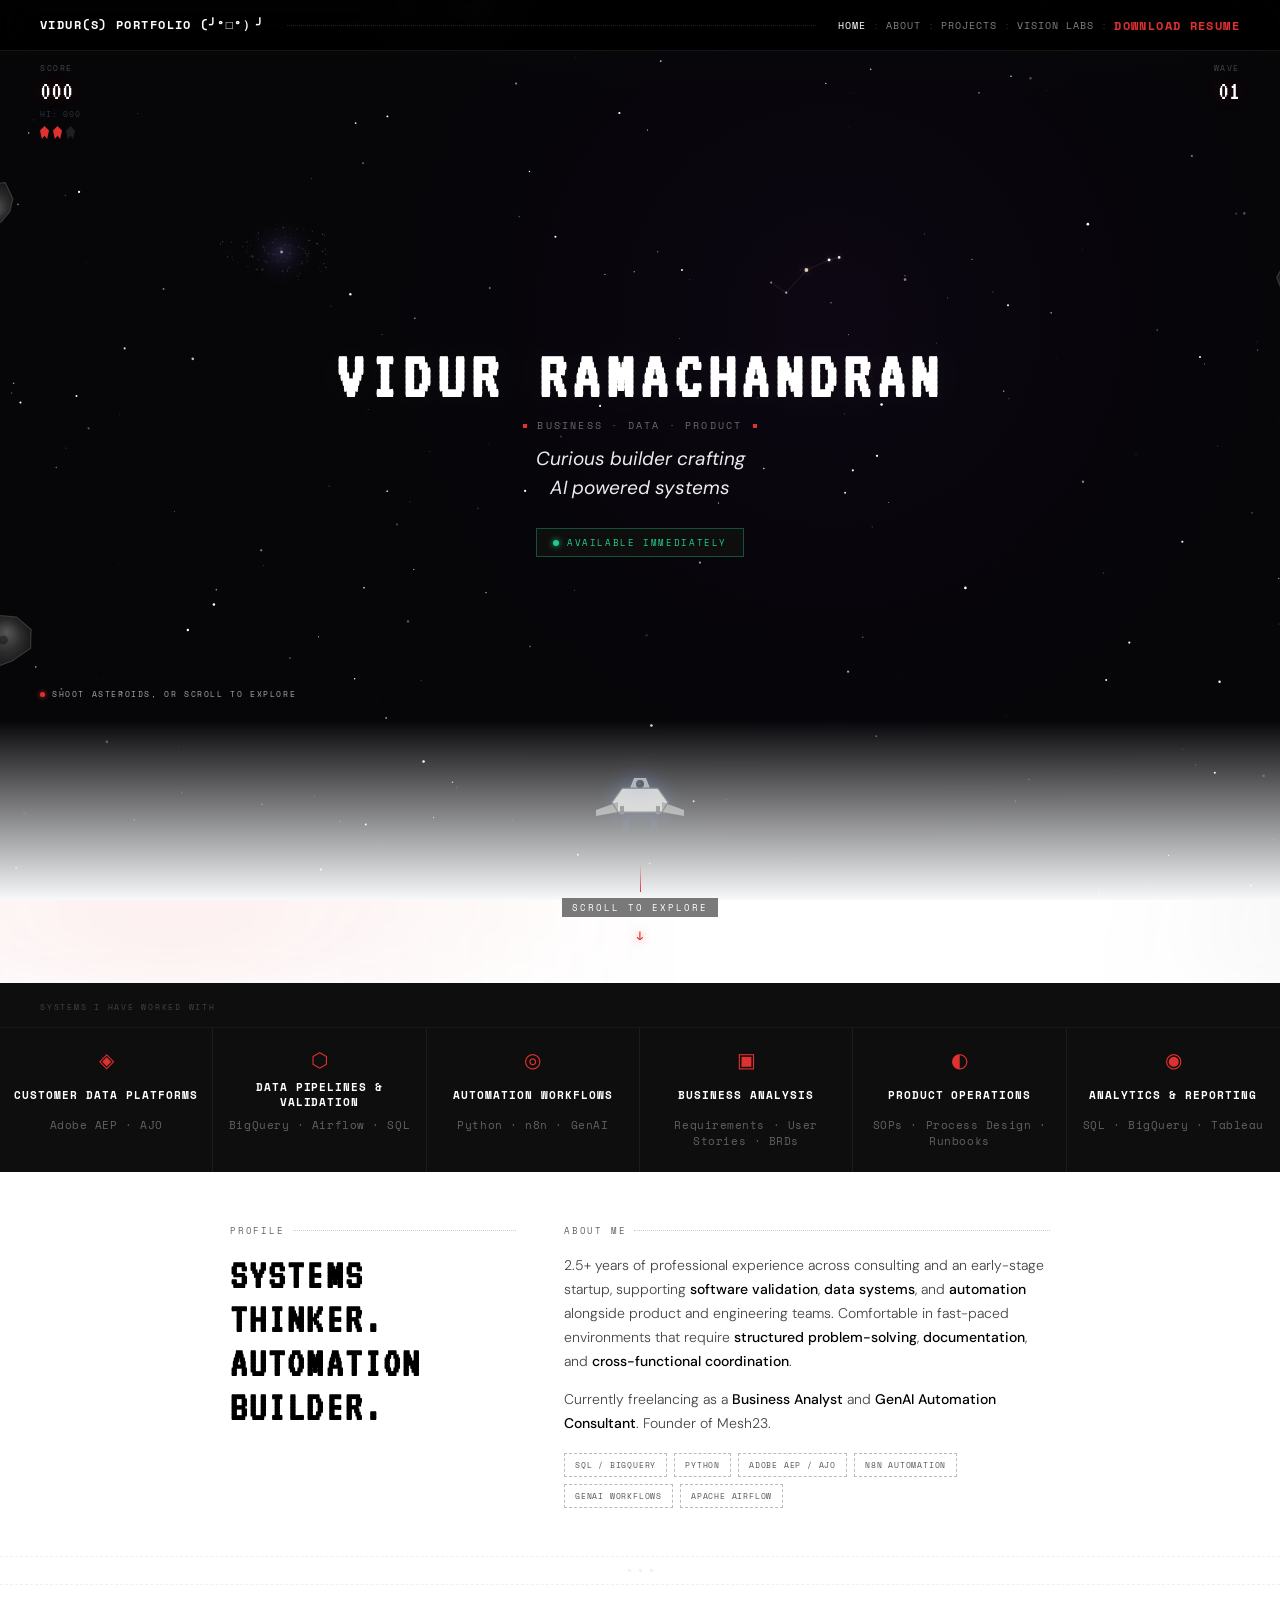
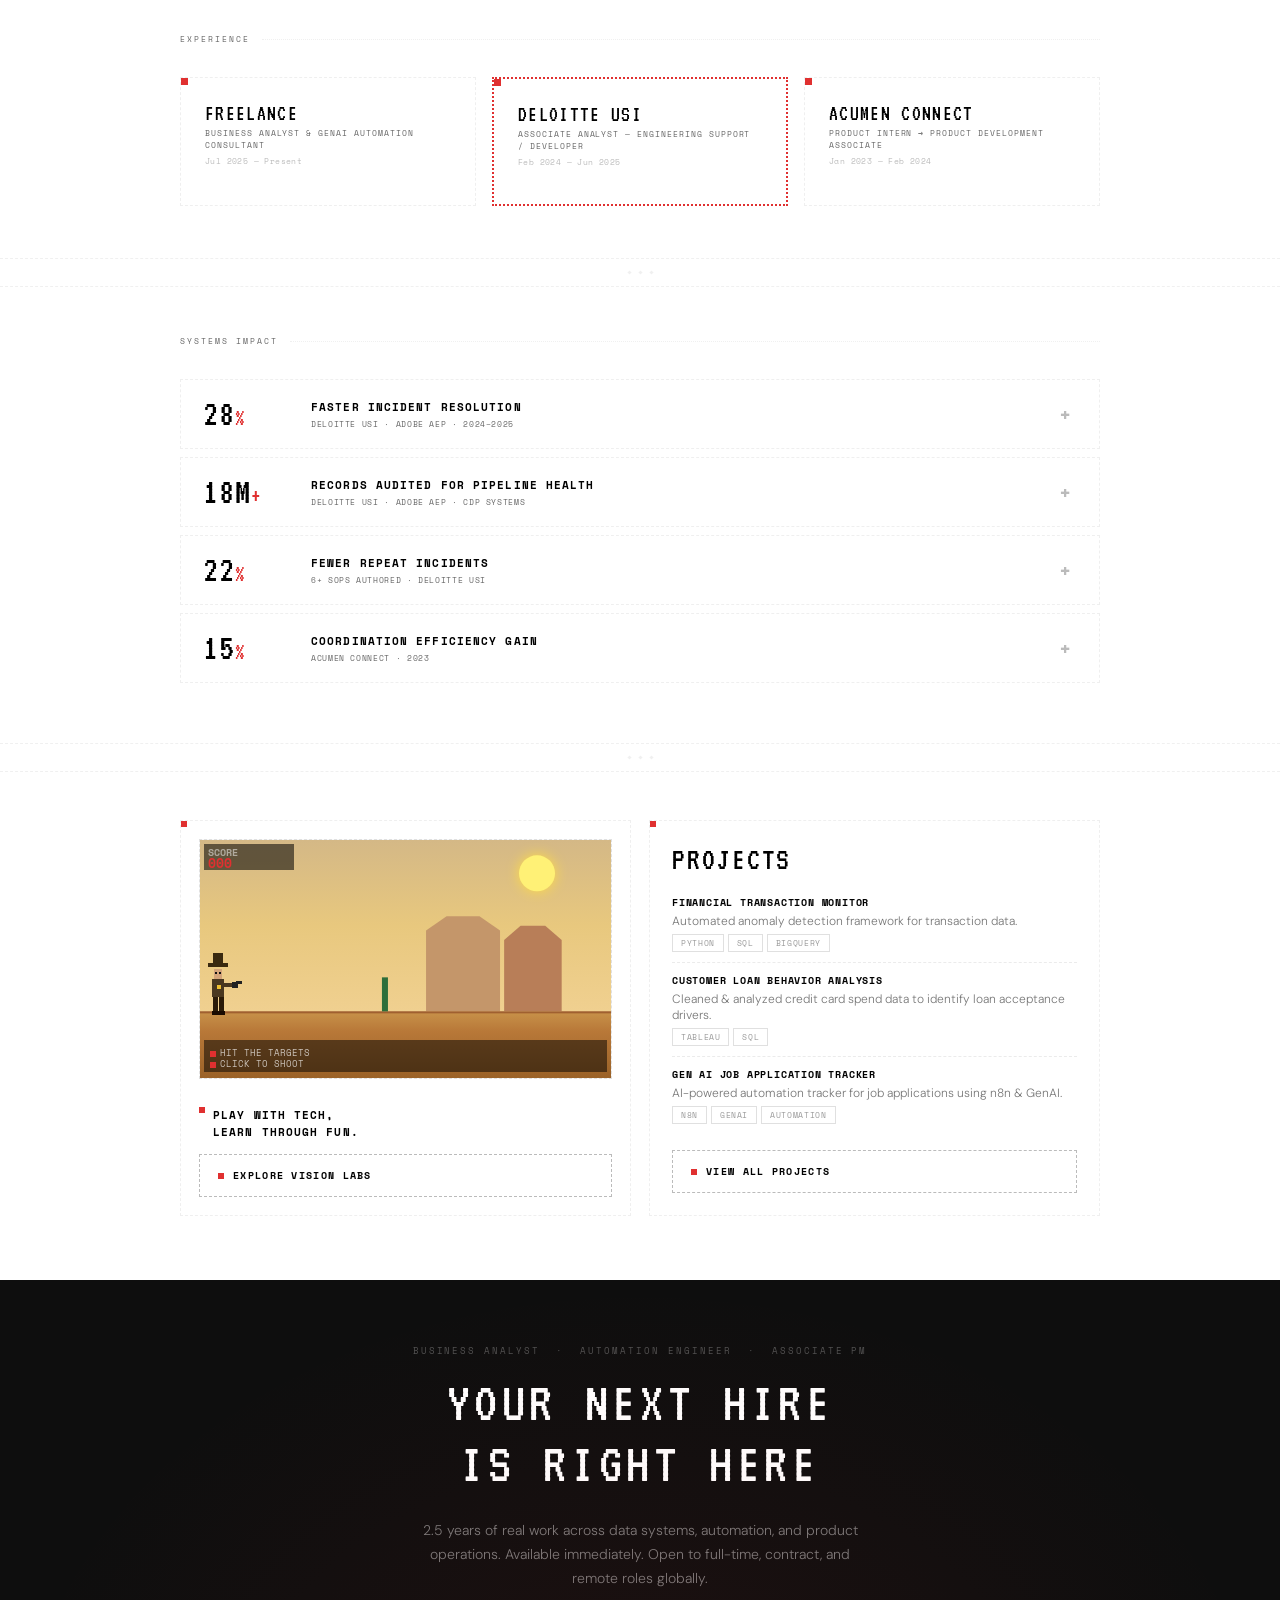
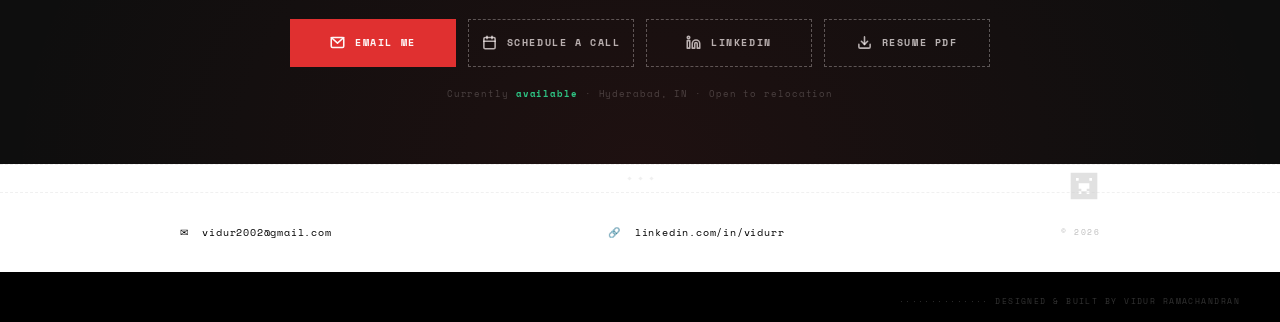
==== commit 0e4aff18: "style: apply red accent color to Vision Labs header" ====
--- a/index.html
+++ b/index.html
@@ -444,7 +444,7 @@
     <div class="vl-hero-fade"></div>
     <div class="vl-hc">
       <div class="vl-lbl">03 / Builder Lab</div>
-      <h1 class="vl-title">Vision<br>Labs</h1>
+      <h1 class="vl-title">Vision<br><span class="inl-0023">Labs</span></h1>
       <p class="vl-desc">Where I experiment with startup ideas and automation systems. Not polished products — honest exploration. The best way to understand a problem space is to build something in it.</p>
     </div>
   </div>
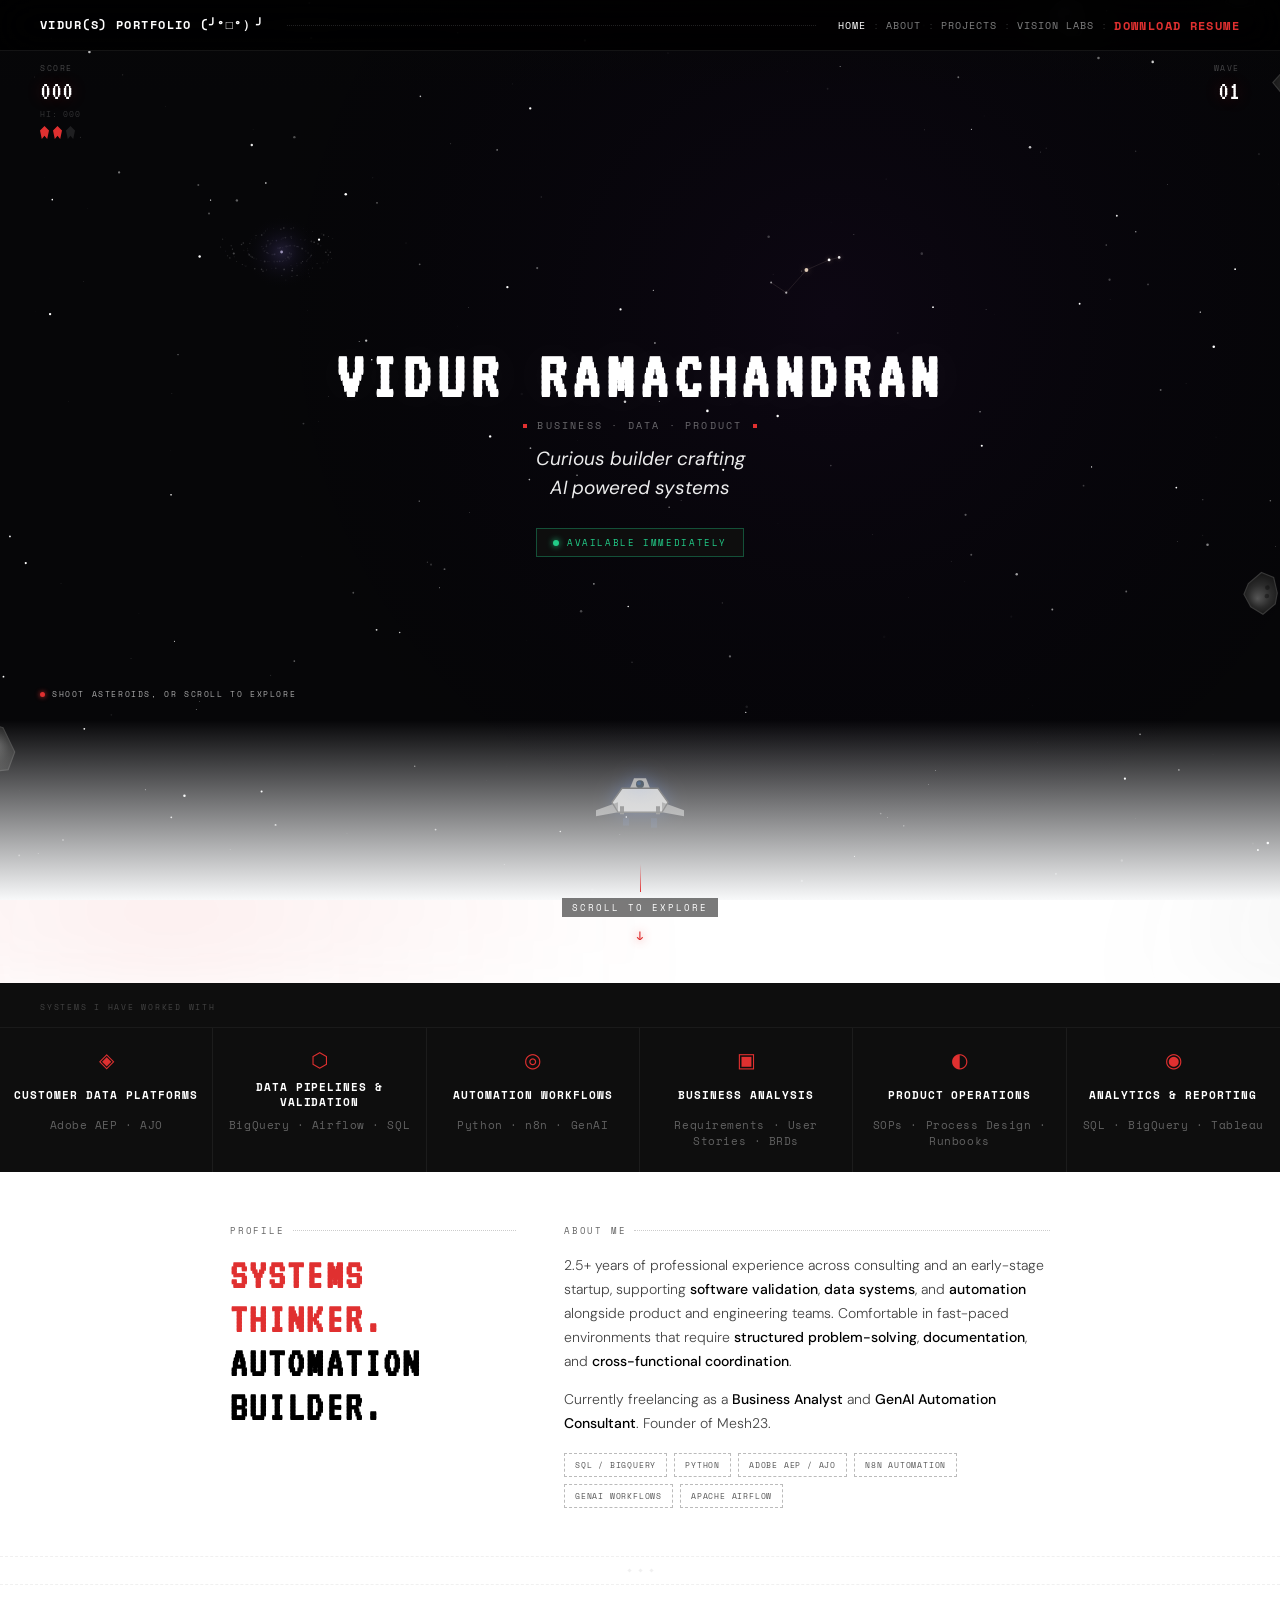
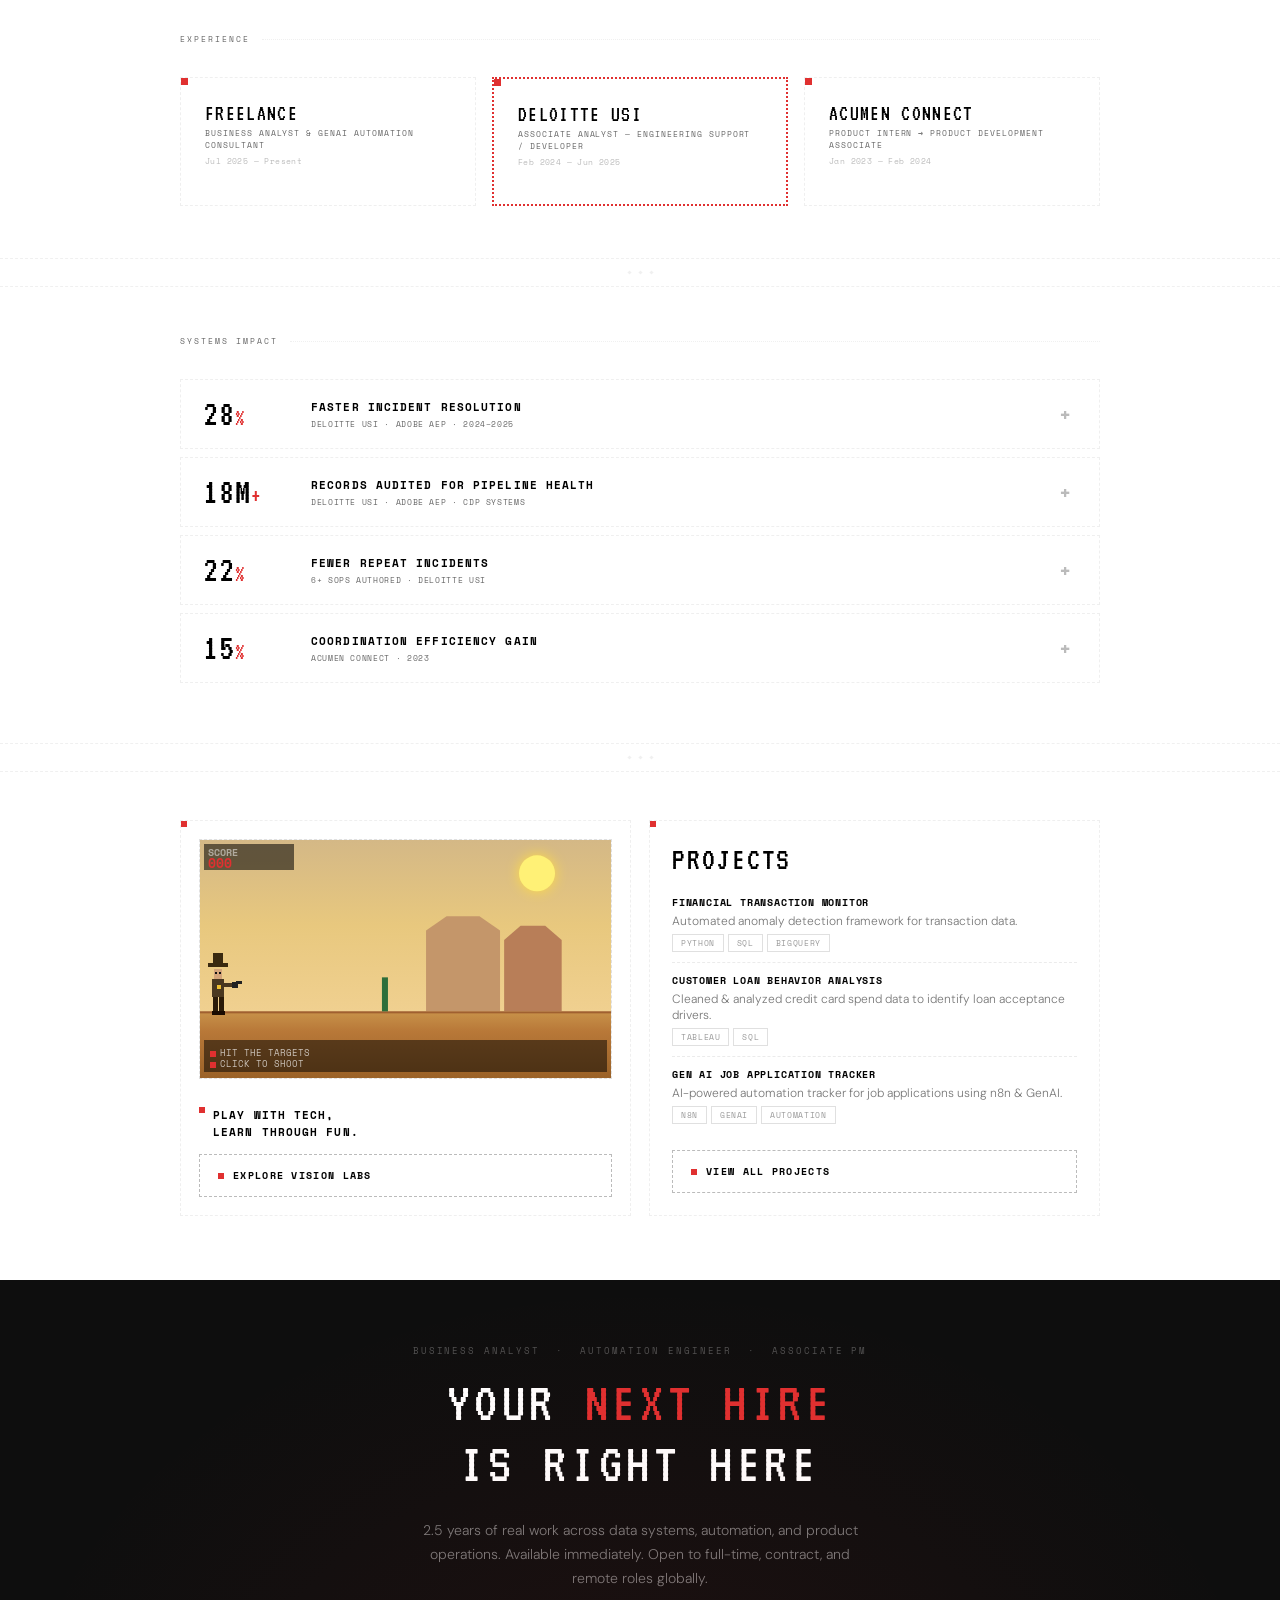
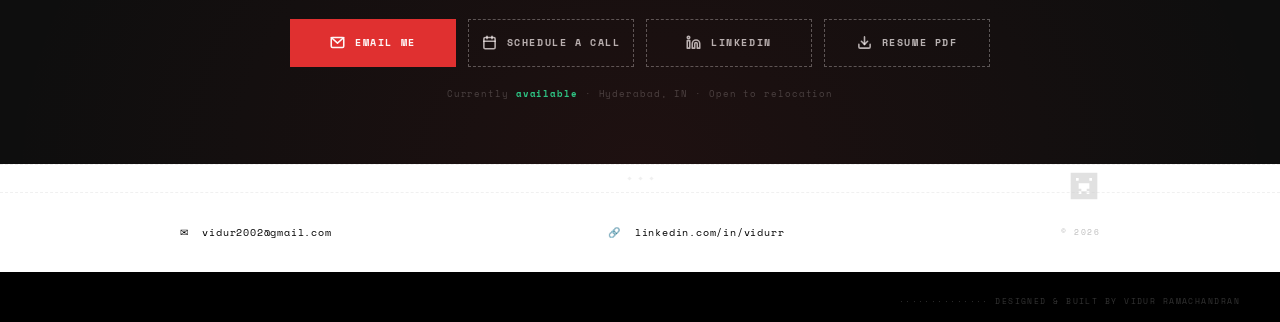
==== commit 924c2f1b: "style: apply red accent color to systems thinker and next hire on home page" ====
--- a/index.html
+++ b/index.html
@@ -123,7 +123,7 @@
   <div class="about-strip">
     <div>
       <div class="about-lbl">Profile</div>
-      <h2 class="about-hl">Systems<br>thinker.<br>Automation<br>builder.</h2>
+      <h2 class="about-hl"><span class="inl-0023">Systems<br>thinker.</span><br>Automation<br>builder.</h2>
     </div>
     <div class="about-body">
       <div class="about-lbl">About me</div>
@@ -181,7 +181,7 @@
 
   <div class="cta-section">
     <div class="cta-eyebrow">Business Analyst &nbsp;·&nbsp; Automation Engineer &nbsp;·&nbsp; Associate PM</div>
-    <div class="cta-title">Your next hire<br>is right here</div>
+    <div class="cta-title">Your <span class="inl-0023">next hire</span><br>is right here</div>
     <p class="inl-0016">2.5 years of real work across data systems, automation, and product operations. Available immediately. Open to full-time, contract, and remote roles globally.</p>
     <div class="cta-links">
       <a href="mailto:vidur2002@gmail.com" class="cta-btn primary"><span class="cta-icon"><svg width="15" height="15" viewBox="0 0 24 24" fill="none" stroke="currentColor" stroke-width="2.5" stroke-linecap="round" stroke-linejoin="round"><rect x="2" y="4" width="20" height="16" rx="2"/><polyline points="2,4 12,13 22,4"/></svg></span><span>Email Me</span></a>
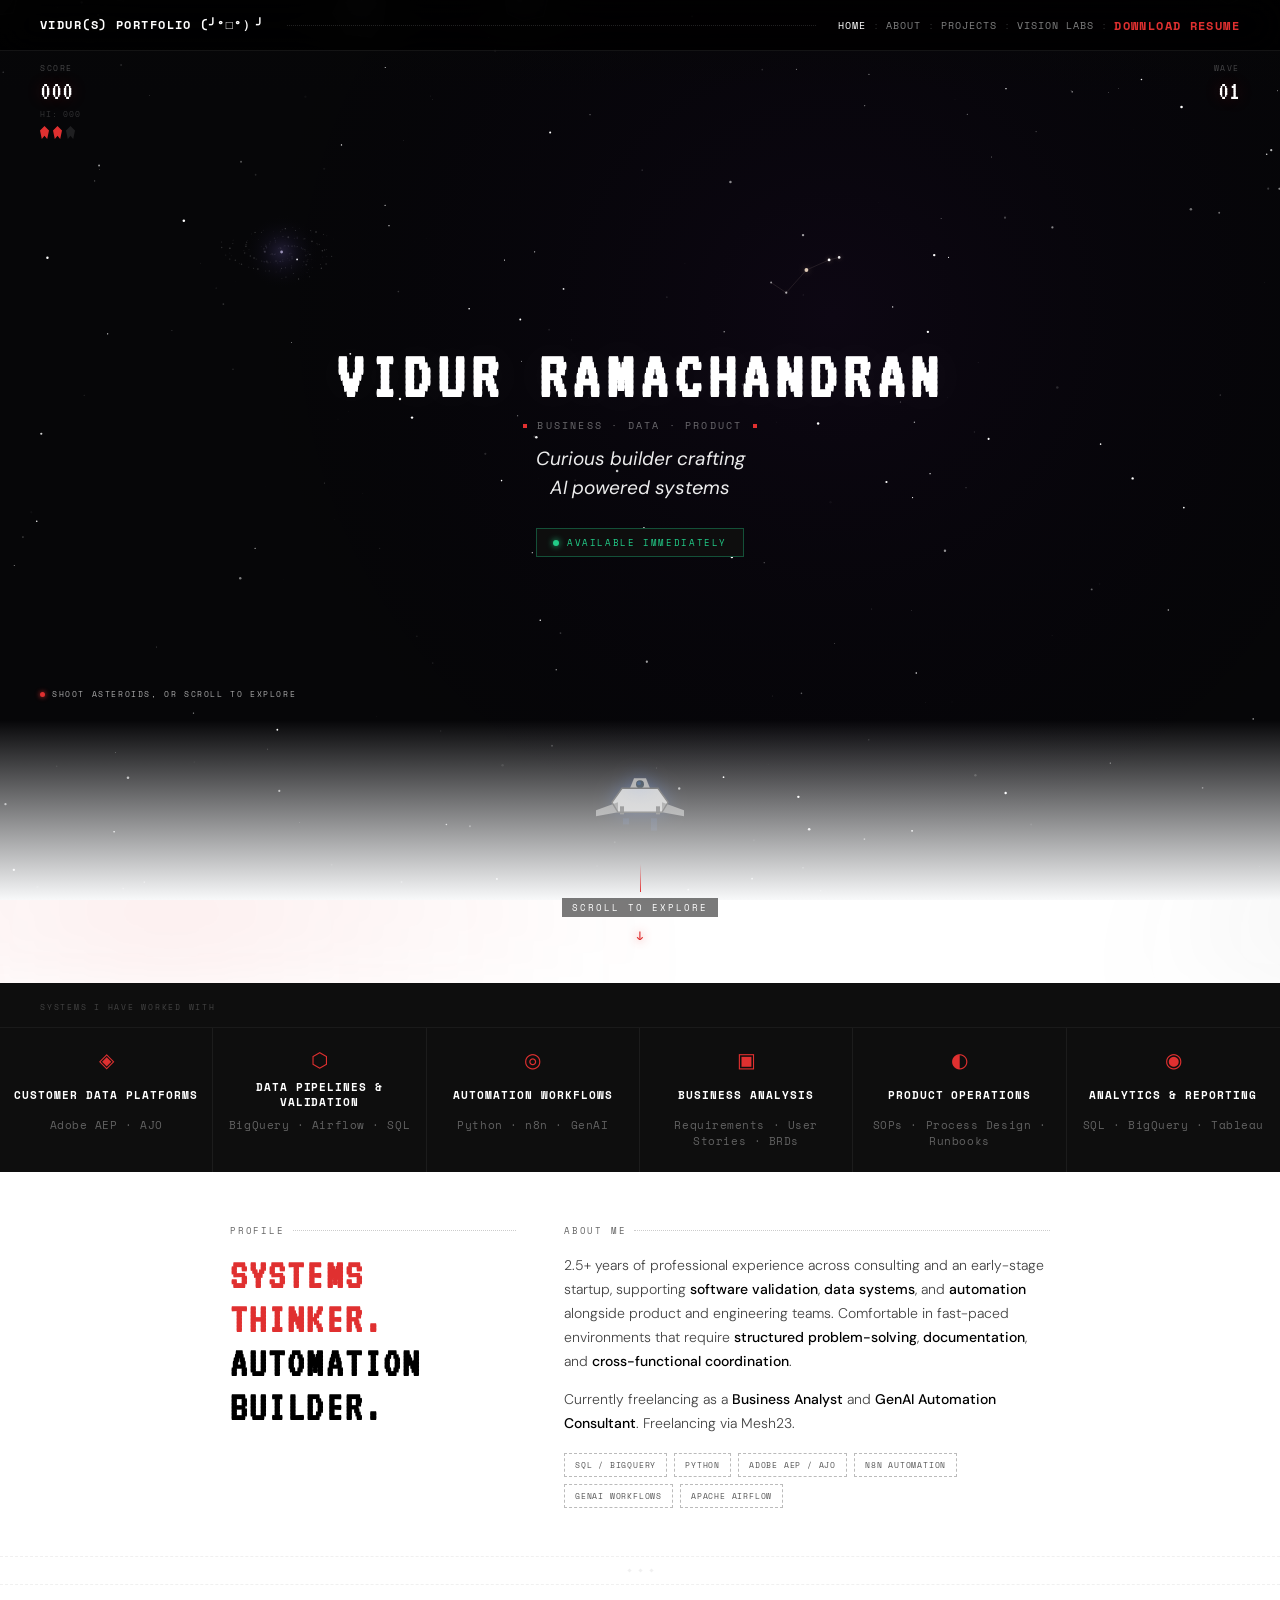
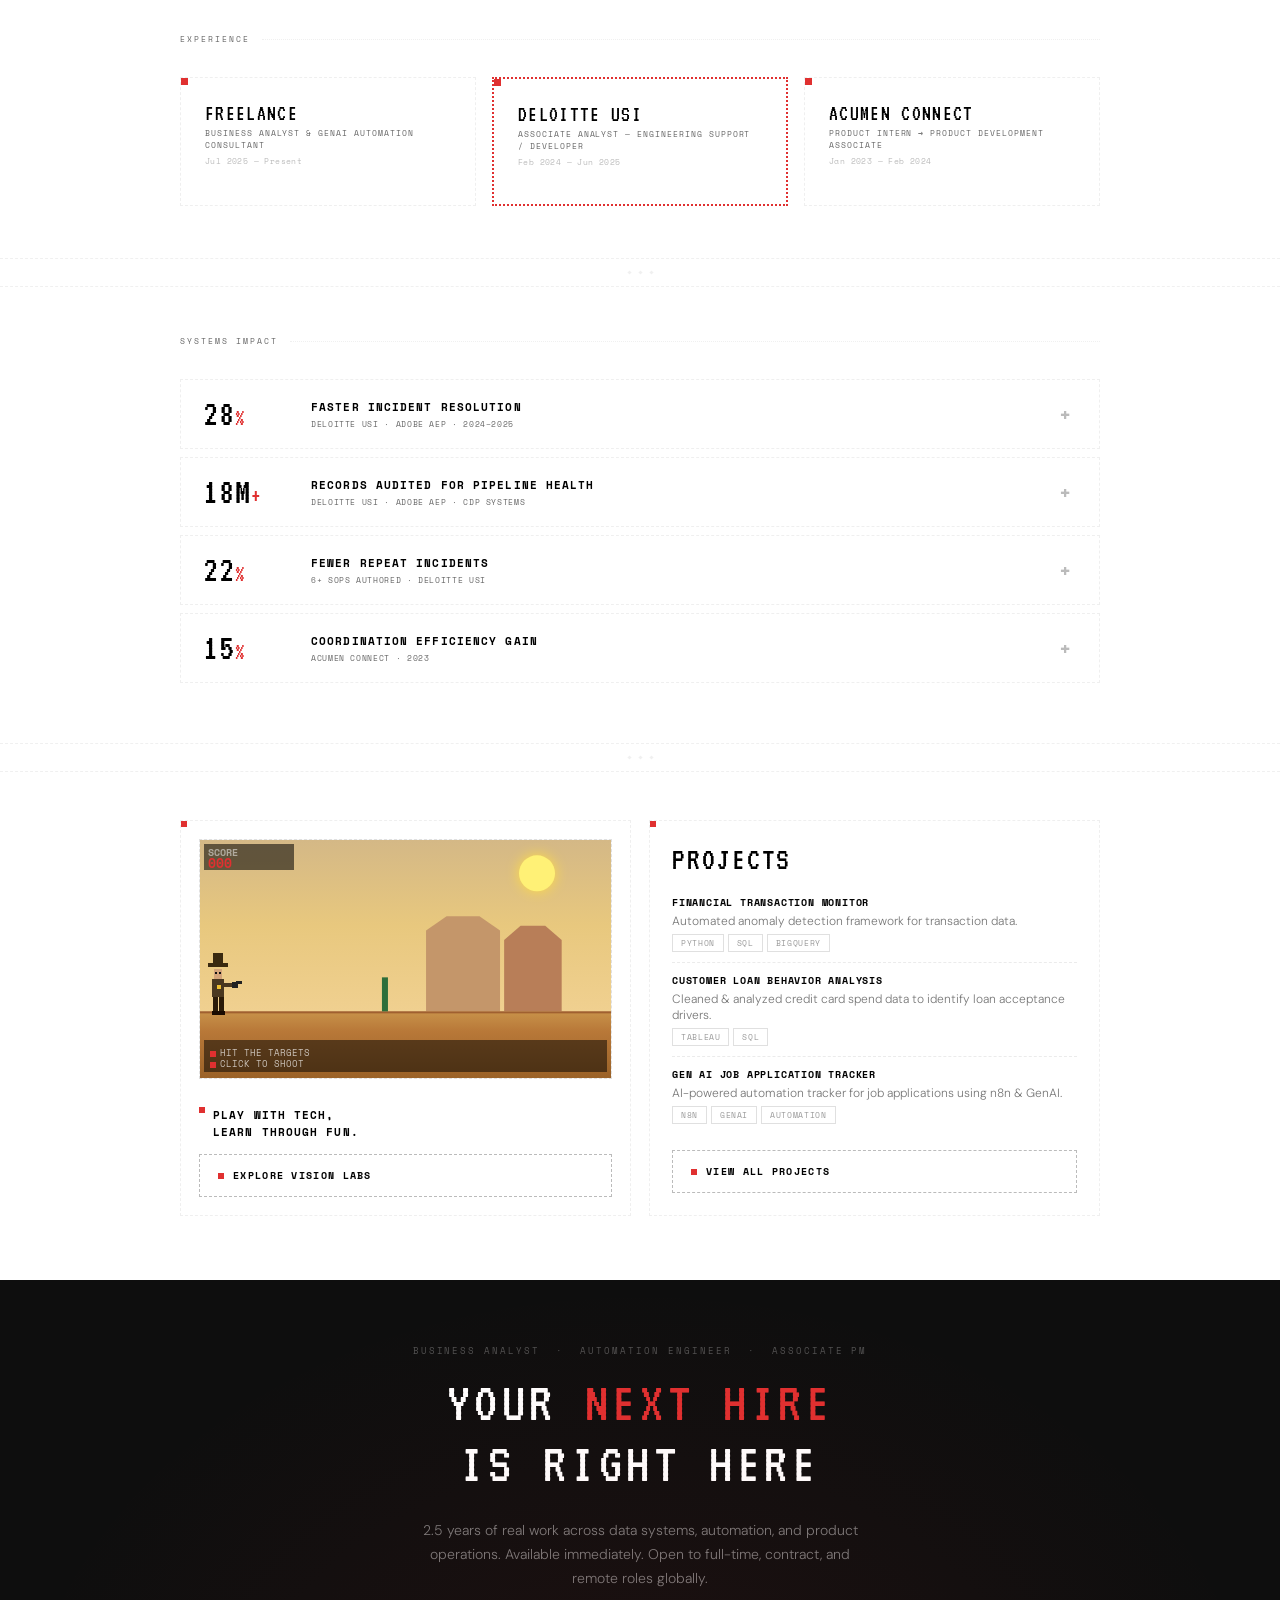
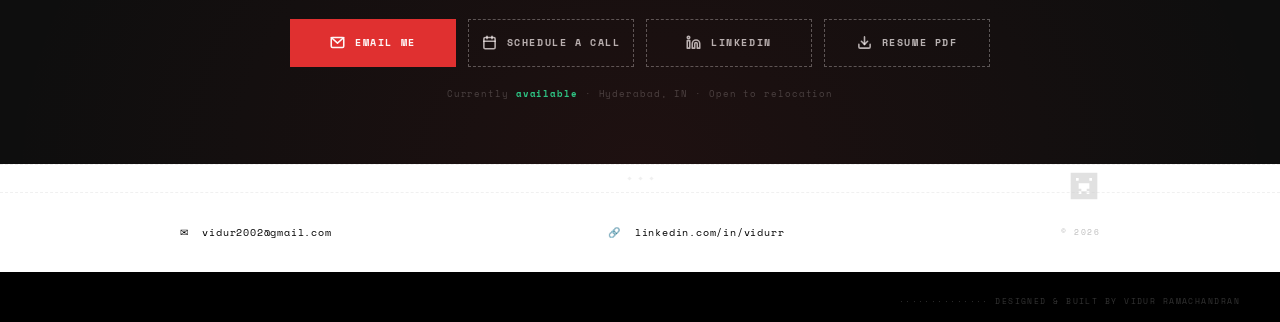
==== commit c3dcbd08: "feat: setup fixed mobile header and update Mesh23 phrasing" ====
--- a/index.html
+++ b/index.html
@@ -128,7 +128,7 @@
     <div class="about-body">
       <div class="about-lbl">About me</div>
       <p>2.5+ years of professional experience across consulting and an early-stage startup, supporting <strong class="inl-0006">software validation</strong>, <strong class="inl-0006">data systems</strong>, and <strong class="inl-0006">automation</strong> alongside product and engineering teams. Comfortable in fast-paced environments that require <strong class="inl-0006">structured problem-solving</strong>, <strong class="inl-0006">documentation</strong>, and <strong class="inl-0006">cross-functional coordination</strong>.</p>
-      <p>Currently freelancing as a <strong class="inl-0006">Business Analyst</strong> and <strong class="inl-0006">GenAI Automation Consultant</strong>. Founder of Mesh23.</p>
+      <p>Currently freelancing as a <strong class="inl-0006">Business Analyst</strong> and <strong class="inl-0006">GenAI Automation Consultant</strong>. Freelancing via Mesh23.</p>
       <div class="about-tags" id="homeAboutTags"></div>
     </div>
   </div>
@@ -310,7 +310,7 @@
               <li>Translated <strong class="inl-0006">business requirements</strong> into structured <strong class="inl-0006">user stories</strong> and collaborated with developers to deliver <strong class="inl-0006">automation-driven workflows</strong>.</li>
               <li>Led <strong class="inl-0006">CX analysis</strong> and <strong class="inl-0006">feature refinement</strong> initiatives, improving <strong class="inl-0006">product usability</strong> and stakeholder alignment.</li>
               <li>Designed and deployed <strong class="inl-0006">GenAI + n8n automation solutions</strong> for SMB clients, streamlining manual processes and <strong class="inl-0006">reducing operational effort</strong>.</li>
-              <li>Founded and operated <strong class="inl-0006">Mesh23</strong>: a freelance automation initiative delivering <strong class="inl-0006">AI-driven workflow optimization</strong>.</li>
+              <li>Freelanced via <strong class="inl-0006">Mesh23</strong>: an automation initiative delivering <strong class="inl-0006">AI-driven workflow optimization</strong>.</li>
             </ul>
           </div>
         </div>
--- a/styles/responsive.css
+++ b/styles/responsive.css
@@ -13,7 +13,7 @@
 @media(max-width:720px){
 
   /* NAV — hamburger dropdown */
-  nav{padding:11px 18px;position:relative;flex-wrap:nowrap;justify-content:space-between;align-items:center;}
+  nav{padding:11px 18px;position:fixed;top:0;left:0;right:0;z-index:1000;flex-wrap:nowrap;justify-content:space-between;align-items:center;}
   .nav-line{display:none;}
   .nav-hamburger{display:flex;}
   .nav-links{display:none;position:absolute;top:100%;left:0;right:0;background:rgba(8,8,8,.98);border-bottom:1px solid rgba(255,255,255,.1);flex-direction:column;padding:6px 0 12px;z-index:999;transform:translateY(-8px);opacity:0;transition:transform .22s ease,opacity .22s ease;}
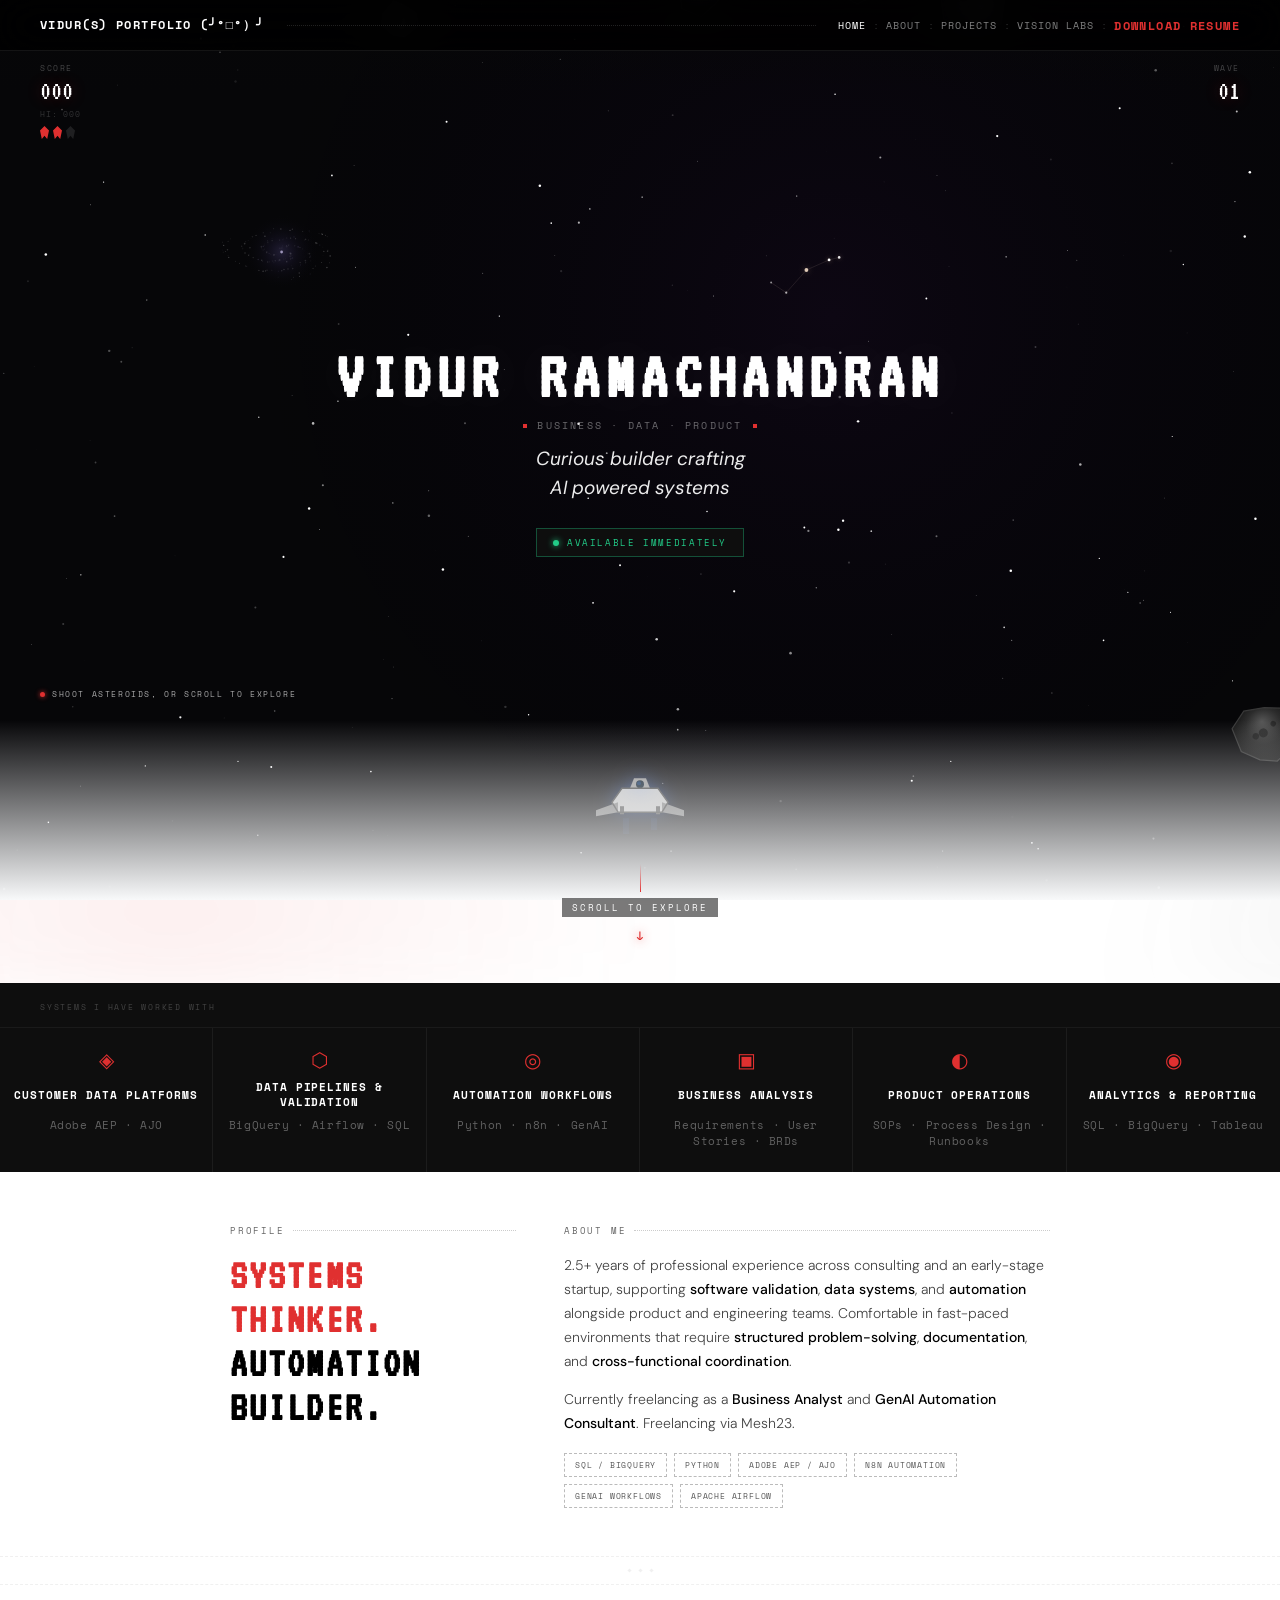
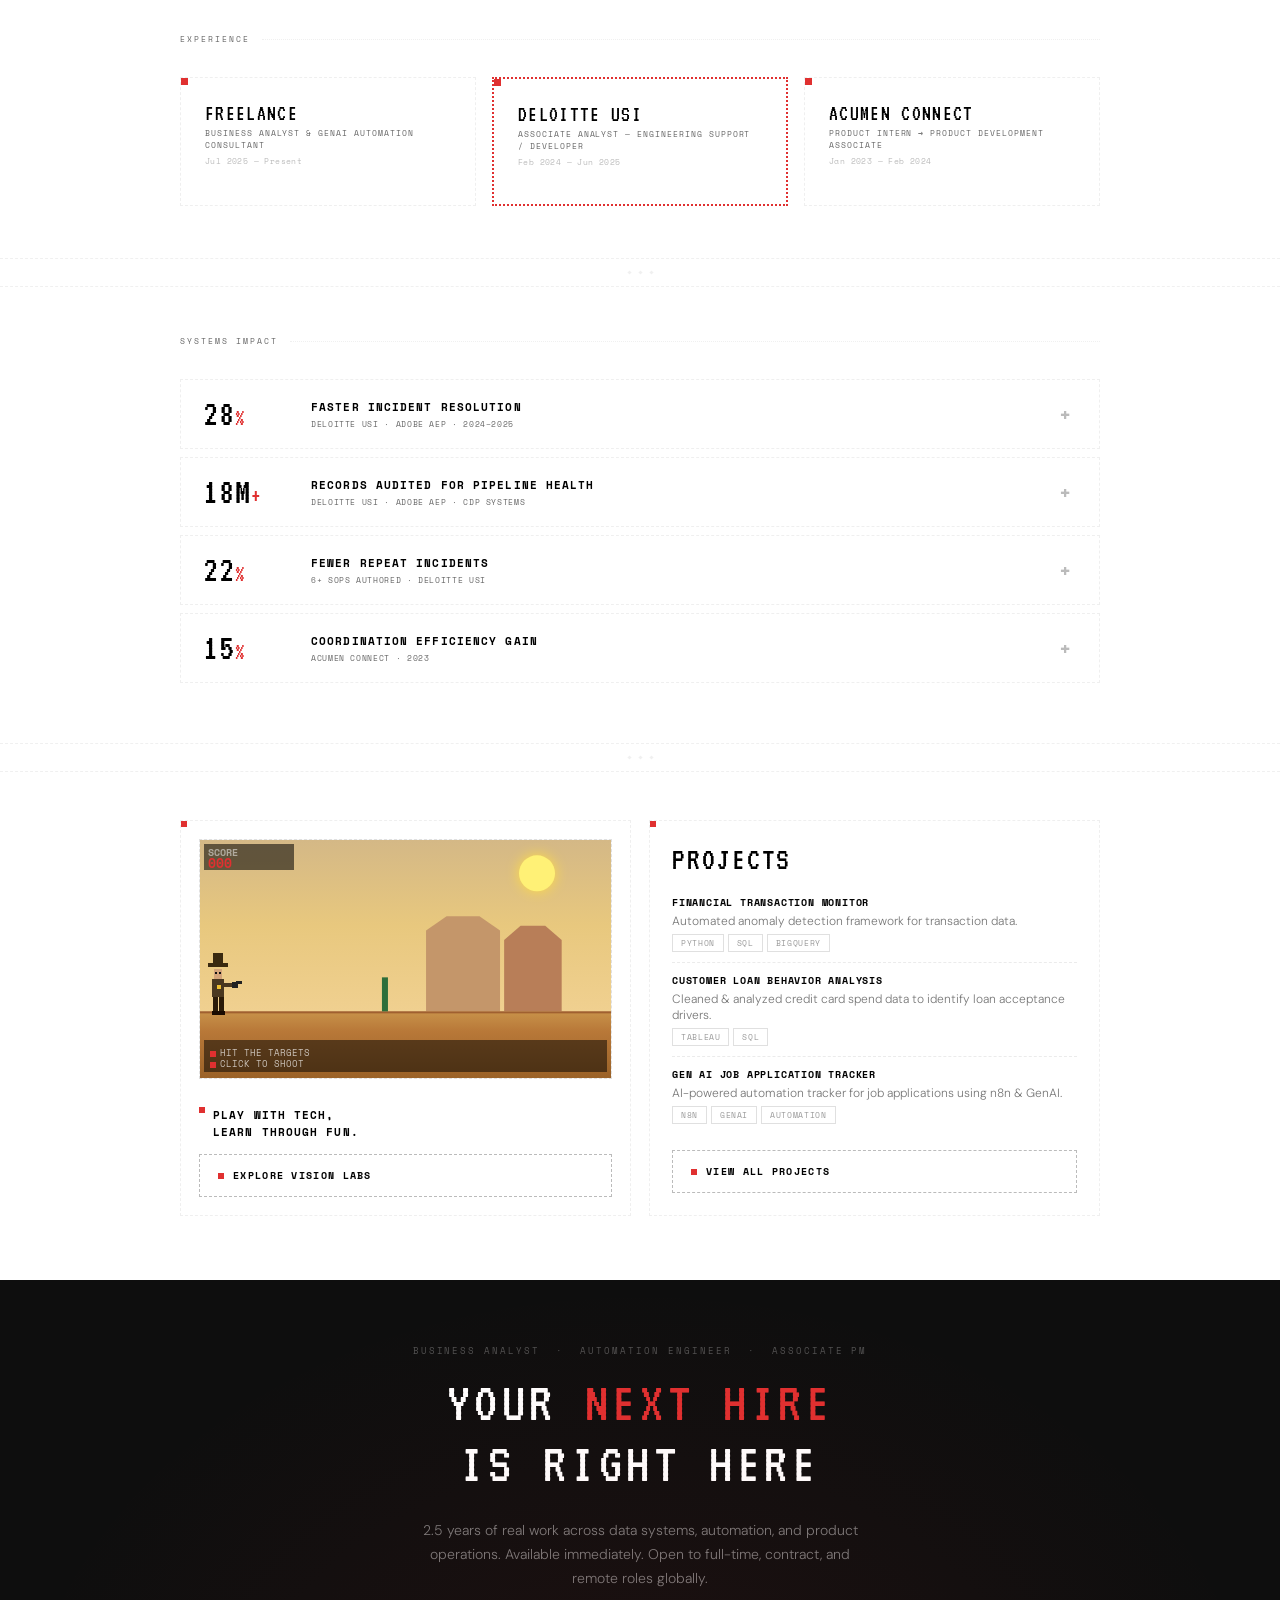
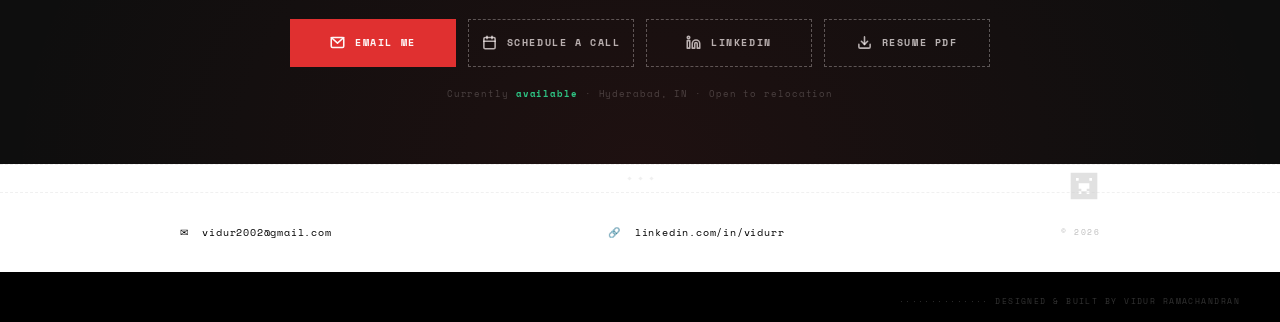
==== commit 73aacaa7: "Add ClinicBot concept card, route, and concept page" ====
--- a/index.html
+++ b/index.html
@@ -981,6 +981,284 @@
 </div>
 
 <!-- ════════════════════ ROASTMONEY CONCEPT DOC ════════════════════ -->
+<!-- CLINICBOT CONCEPT DOC -->
+<div id="page-clinicbot" class="page">
+
+  <div class="inl-0063">
+    <div class="inl-0018"></div>
+    <div class="inl-0064">
+      <div class="inl-0020">
+        <span class="inl-0021"></span>
+        <span data-onclick="showPage('visionlabs')" data-onmouseover="this.style.color='rgba(255,255,255,.6)'" data-onmouseout="this.style.color='rgba(255,255,255,.25)'" class="inl-0065">&#8592; Vision Labs</span>
+        <span class="inl-0066">/</span>
+        <span>Concept Doc</span>
+      </div>
+      <div class="inl-0129">
+        <span class="inl-0130"></span> Concept Phase - Build Guide Ready
+      </div>
+      <h1 class="inl-0071">Clinic<br><span class="inl-0023">Bot</span></h1>
+      <p class="inl-0131">Step-by-step clinic automation concept for medicine reminders, voice-note triage, doctor escalation, and pharmacy refill delivery using n8n, Telegram, Google Sheets, and Groq.</p>
+    </div>
+  </div>
+
+  <div class="wrap inl-0078">
+
+    <div class="au-section inl-0079">
+      <div class="sec-lbl">Core Concept</div>
+      <div class="inl-0080">
+        <div class="inl-0028"></div>
+        <p class="inl-0081">ClinicBot is designed as a practical, low-cost care follow-up system for small clinics. It reminds patients to take medicines, listens to replies in text or voice, flags risky symptoms, and helps clinics coordinate pharmacy refill delivery without adding admin burden to doctors.</p>
+        <p class="inl-0031">The interaction model is intentionally simple for elderly patients: they receive prompts in their preferred language, reply with short text or voice notes, and get timely support when something feels wrong.</p>
+        <div class="inl-0082">
+          <span class="inl-0023">&#9632;</span>&nbsp; This is a concept document with an implementation blueprint. Product build is planned, not deployed yet.
+        </div>
+      </div>
+    </div>
+
+    <div class="au-section inl-0079">
+      <div class="sec-lbl">System Roles</div>
+      <div class="inl-0083">
+        <div class="inl-0084">
+          <div class="inl-0028"></div>
+          <div class="inl-0085">What each tool does</div>
+          <ul class="au-list au-list-spaced">
+            <li><strong class="inl-0086">n8n</strong>: the office manager that runs reminders and workflows on schedule.</li>
+            <li><strong class="inl-0086">Telegram</strong>: the patient messaging channel for replies and voice notes.</li>
+            <li><strong class="inl-0086">Google Sheets</strong>: the operating database for patients, medicines, check-ins, and orders.</li>
+            <li><strong class="inl-0086">Groq</strong>: speech-to-text layer for understanding voice notes.</li>
+            <li><strong class="inl-0086">Partner pharmacy</strong>: receives refill requests and dispatches through Rapido.</li>
+          </ul>
+        </div>
+        <div class="inl-0084">
+          <div class="inl-0028"></div>
+          <div class="inl-0085">Who this serves first</div>
+          <ul class="au-list au-list-spaced">
+            <li>Independent clinics and neighborhood hospitals.</li>
+            <li>Chronic-care patients (BP, diabetes, thyroid) who need regular refill cycles.</li>
+            <li>Elderly patients needing multilingual and voice-first support.</li>
+            <li>Clinic coordinators who need structured follow-up without extra software overhead.</li>
+          </ul>
+        </div>
+      </div>
+    </div>
+
+    <div class="au-section inl-0079">
+      <div class="sec-lbl">Build Plan (Zero to Live)</div>
+      <div class="inl-0132">
+        <div class="inl-0028"></div>
+        <div class="inl-0133">
+          <div>
+            <div class="inl-0134">Setup Phase</div>
+            <div class="inl-0135">One-time environment</div>
+          </div>
+          <div>
+            <div class="inl-0134">Build Phase</div>
+            <div class="inl-0135">Workflow-by-workflow</div>
+          </div>
+        </div>
+        <div class="inl-0136">
+          <div class="inl-0137">
+            <div class="inl-0138">Setup checklist</div>
+            <div class="inl-0139">
+              <span class="about-tag">Install Node.js</span><span class="about-tag">Run n8n locally</span><span class="about-tag">Expose webhook via ngrok</span><span class="about-tag">Create Telegram bot</span><span class="about-tag">Create Groq API key</span><span class="about-tag">Prepare Google Sheets schema</span>
+            </div>
+          </div>
+          <div>
+            <div class="inl-0138">Key sheets in database</div>
+            <p class="inl-0088">Patients, Medicines, CheckIns, Orders, Pharmacies, and CheckUps. Structure is designed so non-technical clinic staff can update records directly in spreadsheet format while workflows run automatically in the background.</p>
+          </div>
+        </div>
+      </div>
+    </div>
+
+    <div class="au-section inl-0079">
+      <div class="sec-lbl">Workflow Scope</div>
+      <div class="inl-0083">
+        <div class="inl-0140">
+          <div class="inl-0028"></div>
+          <div class="inl-0141">
+            <span class="inl-0142">01</span>
+            <div>
+              <div class="inl-0143">Medication Reminders</div>
+              <div class="inl-0144">7 AM, 1 PM, 9 PM schedule</div>
+            </div>
+          </div>
+          <ul class="au-list">
+            <li>Read active patients and active medicines from Google Sheets.</li>
+            <li>Map reminder text by language (English, Hindi, Telugu).</li>
+            <li>Generate per-patient medicine lists for the current time slot.</li>
+            <li>Send reminders through Telegram bot automatically.</li>
+          </ul>
+        </div>
+
+        <div class="inl-0140">
+          <div class="inl-0028"></div>
+          <div class="inl-0141">
+            <span class="inl-0142">02</span>
+            <div>
+              <div class="inl-0143">Replies + Voice Understanding</div>
+              <div class="inl-0144">Text and voice into one decision stream</div>
+            </div>
+          </div>
+          <ul class="au-list">
+            <li>Listen to all patient Telegram replies using Telegram Trigger.</li>
+            <li>For voice notes: download audio, transcribe with Groq Whisper endpoint.</li>
+            <li>Classify replies into escalation, refill intent, or normal acknowledgment.</li>
+            <li>Support mixed-language symptom words for practical real-world use.</li>
+          </ul>
+        </div>
+
+        <div class="inl-0140">
+          <div class="inl-0028"></div>
+          <div class="inl-0141">
+            <span class="inl-0142">03</span>
+            <div>
+              <div class="inl-0143">Doctor Escalation</div>
+              <div class="inl-0144">Immediate alert path for risk responses</div>
+            </div>
+          </div>
+          <ul class="au-list">
+            <li>Create a structured doctor alert with patient details and symptom text.</li>
+            <li>Mark whether input came from voice transcription.</li>
+            <li>Send reassurance back to patient in preferred language.</li>
+            <li>Keep timestamped escalation logs for clinic operations tracking.</li>
+          </ul>
+        </div>
+
+        <div class="inl-0140">
+          <div class="inl-0028"></div>
+          <div class="inl-0141">
+            <span class="inl-0142">04</span>
+            <div>
+              <div class="inl-0143">Elderly Care Schedule</div>
+              <div class="inl-0144">Monthly, quarterly, annual check-up reminders</div>
+            </div>
+          </div>
+          <ul class="au-list">
+            <li>Daily scan of CheckUps sheet for upcoming due dates.</li>
+            <li>Send reminders at T-3 days and day-of checkup.</li>
+            <li>Notify caretakers for elderly patients when needed.</li>
+            <li>Track reminder_sent state to avoid duplicate notification loops.</li>
+          </ul>
+        </div>
+
+        <div class="inl-0140">
+          <div class="inl-0028"></div>
+          <div class="inl-0141">
+            <span class="inl-0142">05</span>
+            <div>
+              <div class="inl-0143">Pharmacy Refill Delivery</div>
+              <div class="inl-0144">Detection, consent, dispatch, payment</div>
+            </div>
+          </div>
+          <ul class="au-list">
+            <li>Detect refill need 2 days before stockout for chronic medicines.</li>
+            <li>Ask patient consent for home delivery (YES/NO flow).</li>
+            <li>Generate structured order message to pharmacy partner.</li>
+            <li>Share UPI deep link and delivery status back to patient.</li>
+          </ul>
+        </div>
+      </div>
+    </div>
+
+    <div class="au-section inl-0079">
+      <div class="sec-lbl">Tech Stack Thinking</div>
+      <div class="inl-0040">
+        <div class="inl-0028"></div>
+        <div class="inl-0089">
+          <div class="inl-0042">
+            <div class="inl-0109">Runtime</div>
+            <ul class="au-list"><li>Node.js</li><li>n8n local runner</li><li>ngrok tunnel for Telegram webhook</li></ul>
+          </div>
+          <div class="inl-0042">
+            <div class="inl-0109">Data Layer</div>
+            <ul class="au-list"><li>Google Sheets as operational DB</li><li>Tab-based schema for patients, meds, checkups, orders</li><li>Low-friction manual edits by clinic staff</li></ul>
+          </div>
+          <div class="inl-0044">
+            <div class="inl-0109">AI + Messaging</div>
+            <ul class="au-list"><li>Telegram Bot API for patient conversations</li><li>Groq speech transcription for voice notes</li><li>Keyword and rule-based triage logic in n8n code nodes</li></ul>
+          </div>
+        </div>
+        <div class="inl-0110">
+          <p class="inl-0096">Stack rationale: every core piece has a free starting path, setup is reproducible by a non-enterprise clinic, and operations remain transparent because data and workflow state stay human-auditable.</p>
+        </div>
+      </div>
+    </div>
+
+    <div class="au-section inl-0079">
+      <div class="sec-lbl">Demo & Validation Plan</div>
+      <div class="inl-0150">
+
+        <div class="inl-0140">
+          <div class="inl-0028"></div>
+          <div class="inl-0151">Current Status</div>
+          <div class="inl-0152">
+            <div class="inl-0153">
+              <span class="inl-0154"></span>
+              <span class="inl-0155">Problem mapped end-to-end</span>
+            </div>
+            <div class="inl-0153">
+              <span class="inl-0154"></span>
+              <span class="inl-0155">Data schema defined</span>
+            </div>
+            <div class="inl-0153">
+              <span class="inl-0154"></span>
+              <span class="inl-0155">Workflow blueprint documented</span>
+            </div>
+            <div class="inl-0153">
+              <span class="inl-0156"></span>
+              <span class="inl-0157">n8n workflow build</span>
+            </div>
+            <div class="inl-0153">
+              <span class="inl-0156"></span>
+              <span class="inl-0157">Clinic pilot testing</span>
+            </div>
+            <div class="inl-0153">
+              <span class="inl-0156"></span>
+              <span class="inl-0157">WhatsApp migration layer</span>
+            </div>
+          </div>
+        </div>
+
+        <div class="inl-0032">
+          <div class="inl-0033">
+            <div class="inl-0028"></div>
+            <div class="inl-0158">Demo Sequence (Loom)</div>
+            <ul class="au-list au-list-spaced">
+              <li>Trigger reminder and show multilingual medicine message on phone.</li>
+              <li>Send a voice note and show Groq transcription + escalation route.</li>
+              <li>Trigger refill flow and show pharmacy order + payment link loop.</li>
+              <li>Walk through n8n canvas node-by-node to explain logic clearly.</li>
+            </ul>
+          </div>
+          <div class="inl-0033">
+            <div class="inl-0028"></div>
+            <div class="inl-0158">Operational Risks To Handle</div>
+            <ul class="au-list">
+              <li>Webhook downtime when ngrok is not running.</li>
+              <li>Incorrect chat_id mapping causing message routing errors.</li>
+              <li>False positives in symptom keyword detection.</li>
+              <li>Manual handoff gaps with pharmacy dispatch updates.</li>
+            </ul>
+          </div>
+        </div>
+      </div>
+    </div>
+
+  </div>
+
+  <div class="divider"></div><div class="divider-dots"><span></span><span></span><span></span></div><div class="divider"></div>
+  <footer>
+    <div class="foot-inner">
+      <div class="foot-pokemon" style="background-image: url('data:image/svg+xml,%3Csvg xmlns=%22http://www.w3.org/2000/svg%22 viewBox=%220 0 24 24%22 fill=%22%2304B35A%22%3E%3Cpath d=%22M2 2v20h20V2H2zm4 4h12v4H6V6zm0 6h12v4H6v-4zm2 6h8v2H8v-2z%22/%3E%3C/svg%3E');"></div>
+      <a href="mailto:vidur2002@gmail.com" class="foot-email">&#9993;&nbsp; vidur2002@gmail.com</a>
+      <a href="https://in.linkedin.com/in/vidurr" target="_blank" rel="noopener noreferrer" class="foot-email">&#128279;&nbsp; linkedin.com/in/vidurr</a>
+      <span class="foot-credit">&#169; 2026</span>
+    </div>
+    <div class="foot-dark"><span>&#183;&#183;&#183;&#183;&#183;&#183;&#183;&#183;&#183;&#183;&#183;&#183;&#183;&#183; Designed &amp; Built by Vidur Ramachandran</span></div>
+  </footer>
+</div>
+
 <div id="page-roastmoney" class="page">
   <div class="inl-0063">
     <div class="inl-0018"></div>
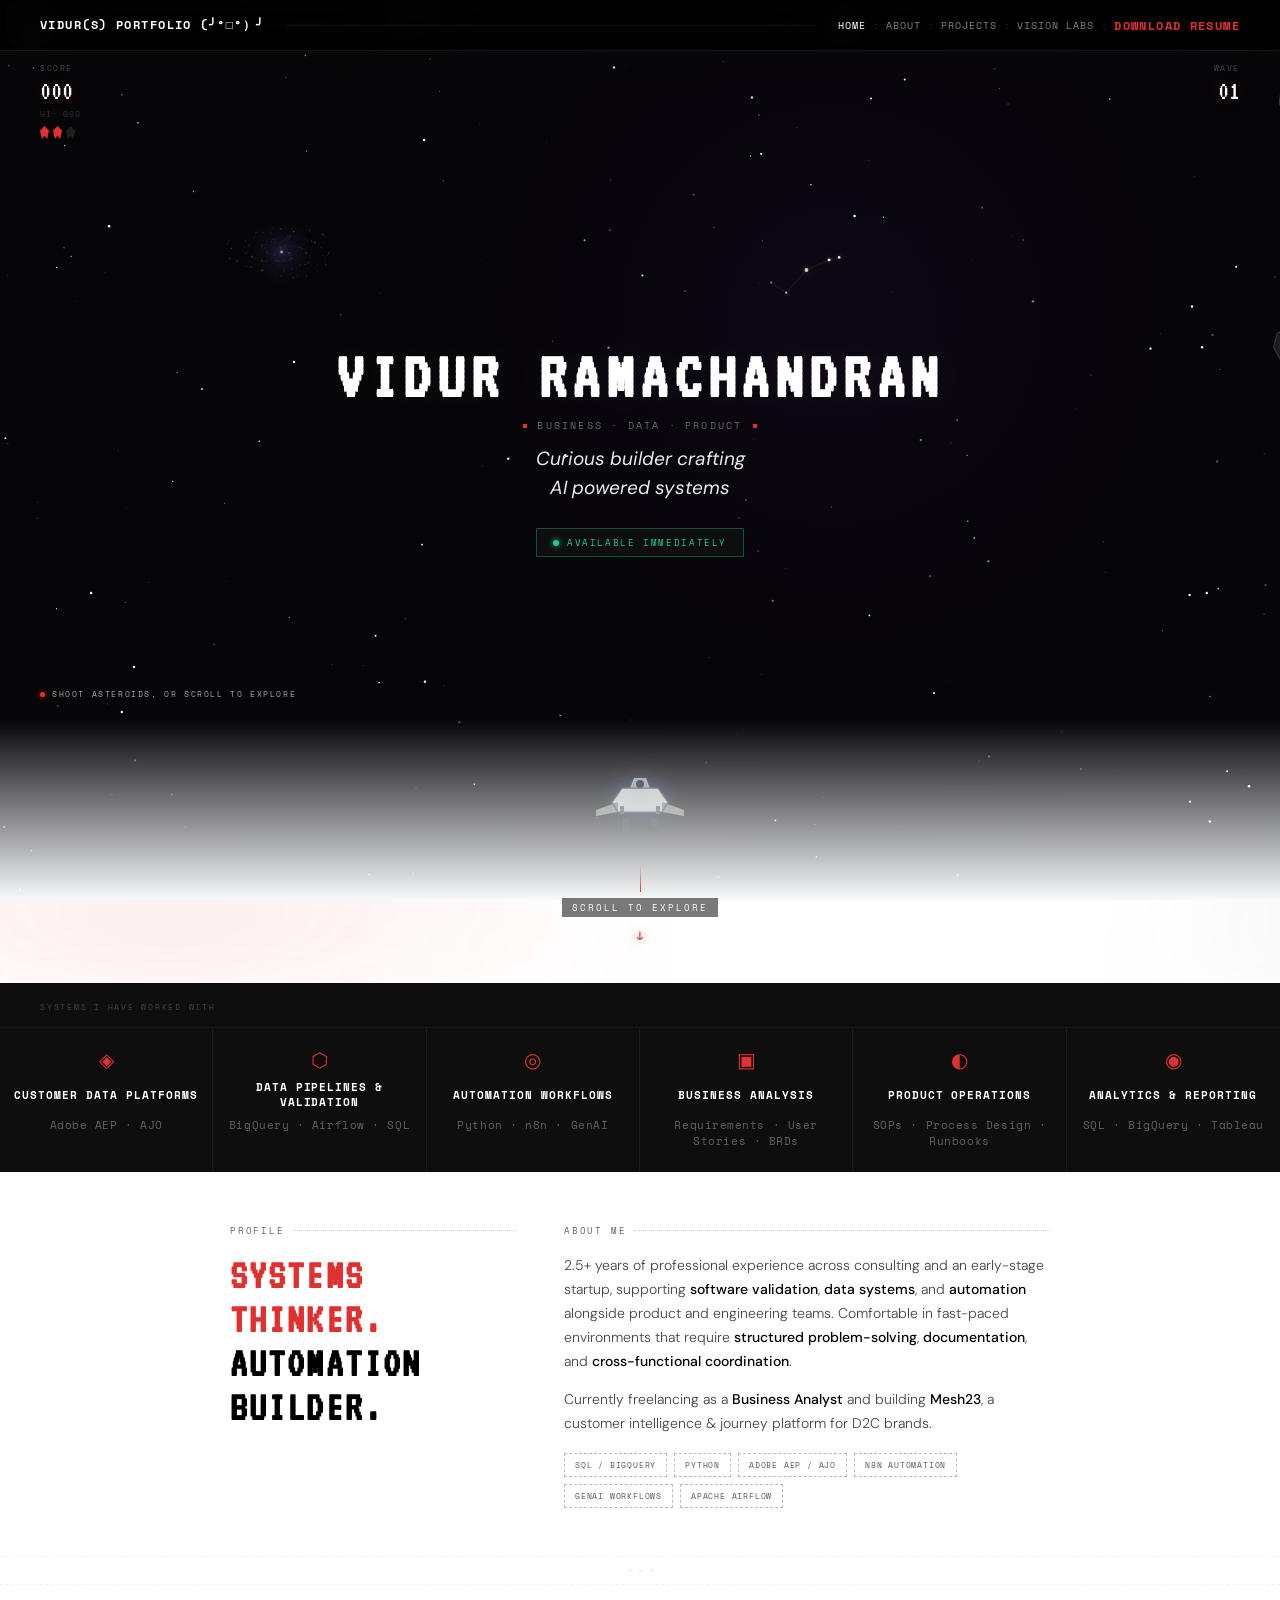
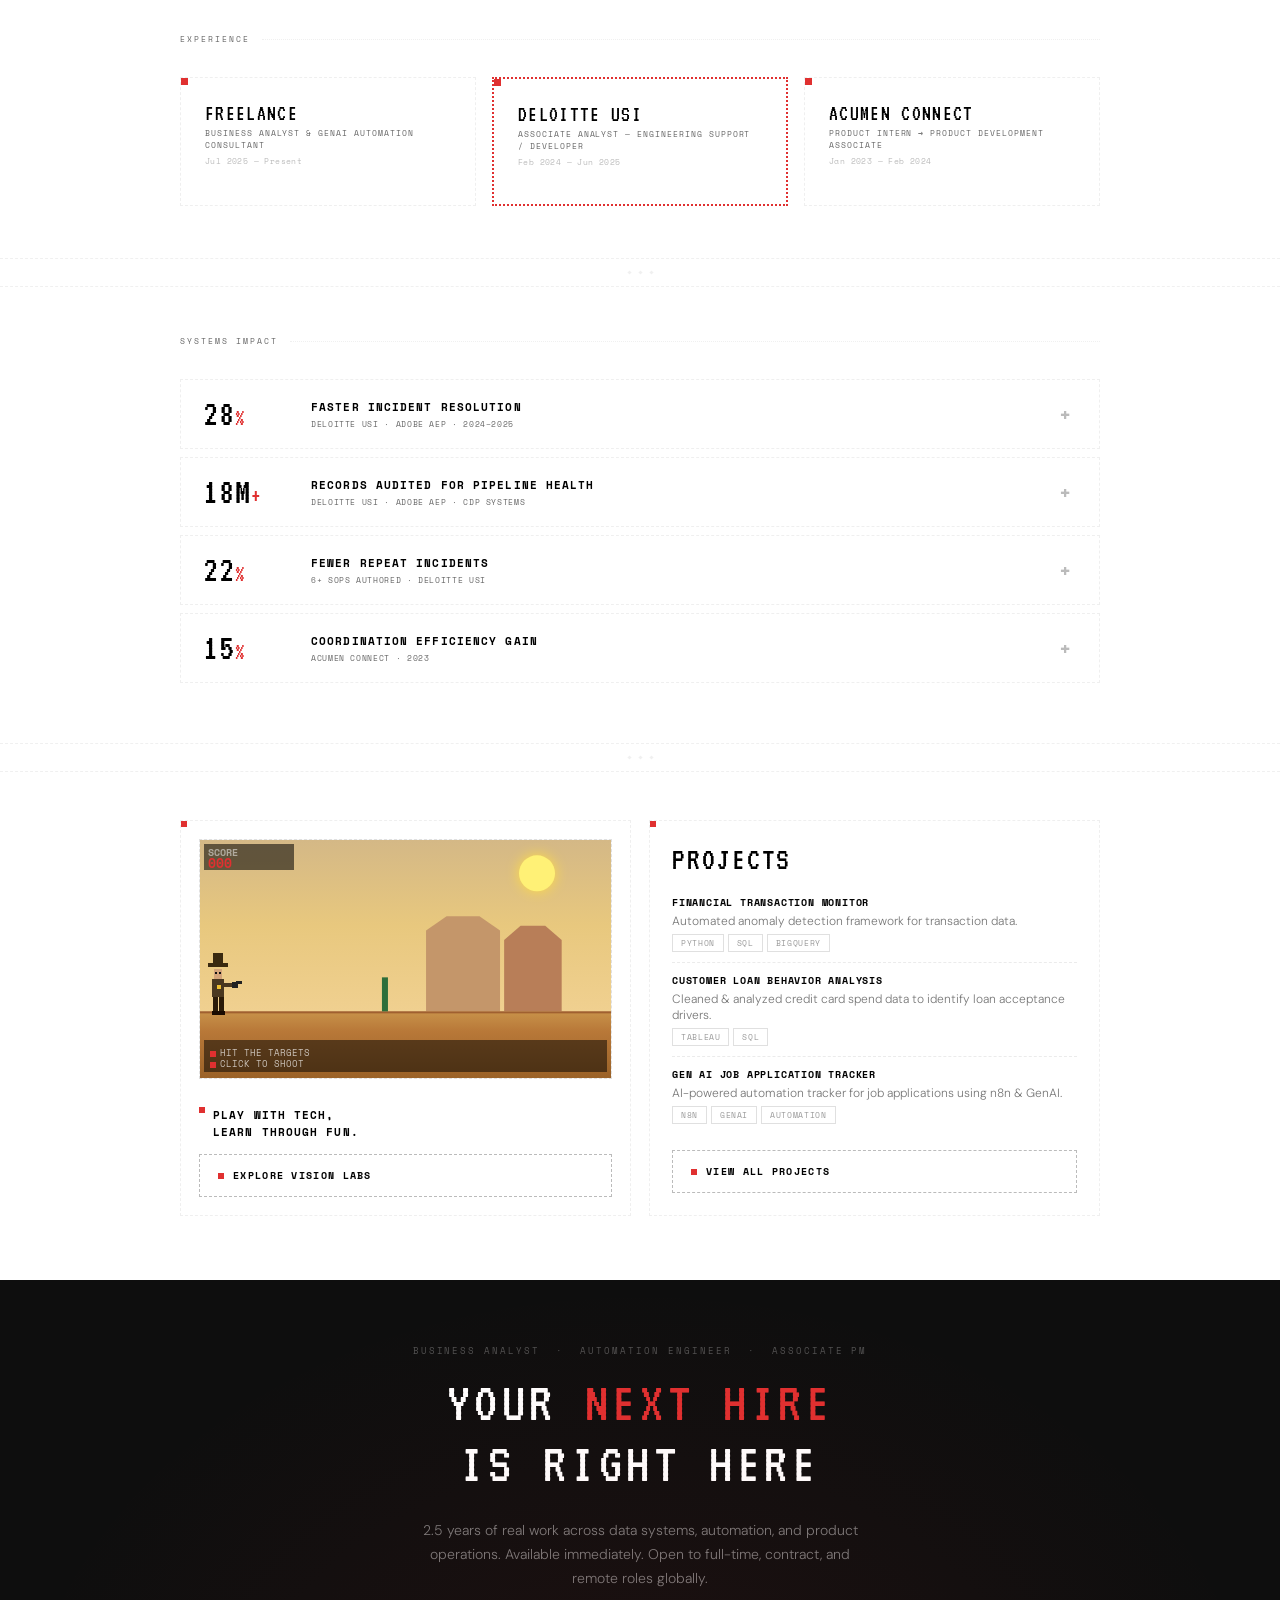
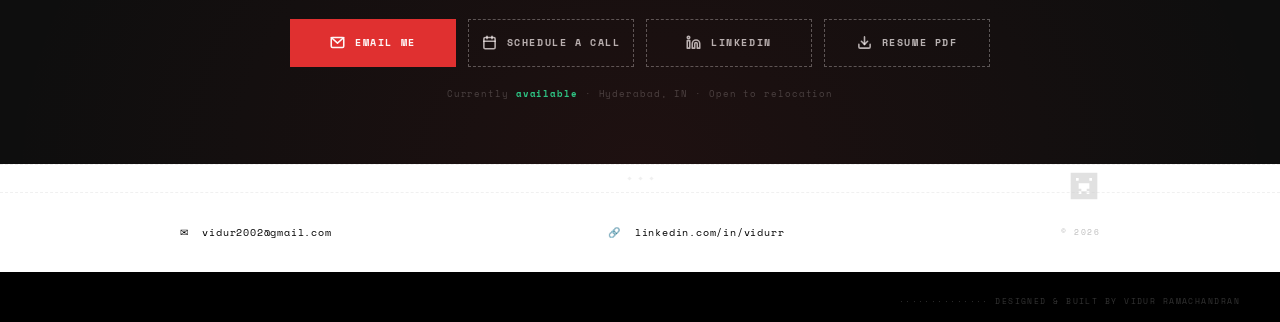
==== commit b2f7f621: "Update Mesh23 section with new details, links, and image" ====
--- a/index.html
+++ b/index.html
@@ -128,7 +128,7 @@
     <div class="about-body">
       <div class="about-lbl">About me</div>
       <p>2.5+ years of professional experience across consulting and an early-stage startup, supporting <strong class="inl-0006">software validation</strong>, <strong class="inl-0006">data systems</strong>, and <strong class="inl-0006">automation</strong> alongside product and engineering teams. Comfortable in fast-paced environments that require <strong class="inl-0006">structured problem-solving</strong>, <strong class="inl-0006">documentation</strong>, and <strong class="inl-0006">cross-functional coordination</strong>.</p>
-      <p>Currently freelancing as a <strong class="inl-0006">Business Analyst</strong> and <strong class="inl-0006">GenAI Automation Consultant</strong>. Freelancing via Mesh23.</p>
+      <p>Currently freelancing as a <strong class="inl-0006">Business Analyst</strong> and building <strong class="inl-0006">Mesh23</strong>, a customer intelligence & journey platform for D2C brands.</p>
       <div class="about-tags" id="homeAboutTags"></div>
     </div>
   </div>
@@ -234,7 +234,7 @@
           <div class="inl-0029">Who I am</div>
           <p class="inl-0030">I'm <strong class="inl-0006">Vidur Ramachandran</strong>, a <strong class="inl-0006">Business Analyst</strong> and <strong class="inl-0006">GenAI Automation Consultant</strong> with 2.5+ years of professional experience across consulting and an early-stage startup. I support <strong class="inl-0006">software validation</strong>, <strong class="inl-0006">data systems</strong>, and <strong class="inl-0006">automation</strong> alongside product and engineering teams.</p>
           <p class="inl-0030">At <strong class="inl-0006">Deloitte USI</strong>, I worked on <strong class="inl-0006">enterprise CDP systems</strong> for <strong class="inl-0006">Fortune 500 clients</strong> — conducting <strong class="inl-0006">root cause analysis</strong> on data pipeline failures and building <strong class="inl-0006">automation frameworks</strong>. Before that, at <strong class="inl-0006">Acumen Connect</strong>, I owned <strong class="inl-0006">product and ops</strong> tasks in a fast-paced startup.</p>
-          <p class="inl-0031">I'm comfortable in fast-paced environments that demand <strong class="inl-0006">structured problem-solving</strong>, <strong class="inl-0006">documentation</strong>, and <strong class="inl-0006">cross-functional coordination</strong>. Currently freelancing and building <strong class="inl-0006">Mesh23</strong>, delivering <strong class="inl-0006">AI-driven workflow solutions</strong> for SMBs.</p>
+          <p class="inl-0031">I'm comfortable in fast-paced environments that demand <strong class="inl-0006">structured problem-solving</strong>, <strong class="inl-0006">documentation</strong>, and <strong class="inl-0006">cross-functional coordination</strong>. Currently freelancing and building <strong class="inl-0006">Mesh23</strong>, a <strong class="inl-0006">customer intelligence & journey platform</strong> for D2C brands.</p>
         </div>
 
         <!-- Contact + Location stacked -->
@@ -310,7 +310,7 @@
               <li>Translated <strong class="inl-0006">business requirements</strong> into structured <strong class="inl-0006">user stories</strong> and collaborated with developers to deliver <strong class="inl-0006">automation-driven workflows</strong>.</li>
               <li>Led <strong class="inl-0006">CX analysis</strong> and <strong class="inl-0006">feature refinement</strong> initiatives, improving <strong class="inl-0006">product usability</strong> and stakeholder alignment.</li>
               <li>Designed and deployed <strong class="inl-0006">GenAI + n8n automation solutions</strong> for SMB clients, streamlining manual processes and <strong class="inl-0006">reducing operational effort</strong>.</li>
-              <li>Freelanced via <strong class="inl-0006">Mesh23</strong>: an automation initiative delivering <strong class="inl-0006">AI-driven workflow optimization</strong>.</li>
+              <li>Building <strong class="inl-0006">Mesh23</strong>: a customer intelligence & journey platform for <strong class="inl-0006">D2C brands</strong>.</li>
             </ul>
           </div>
         </div>
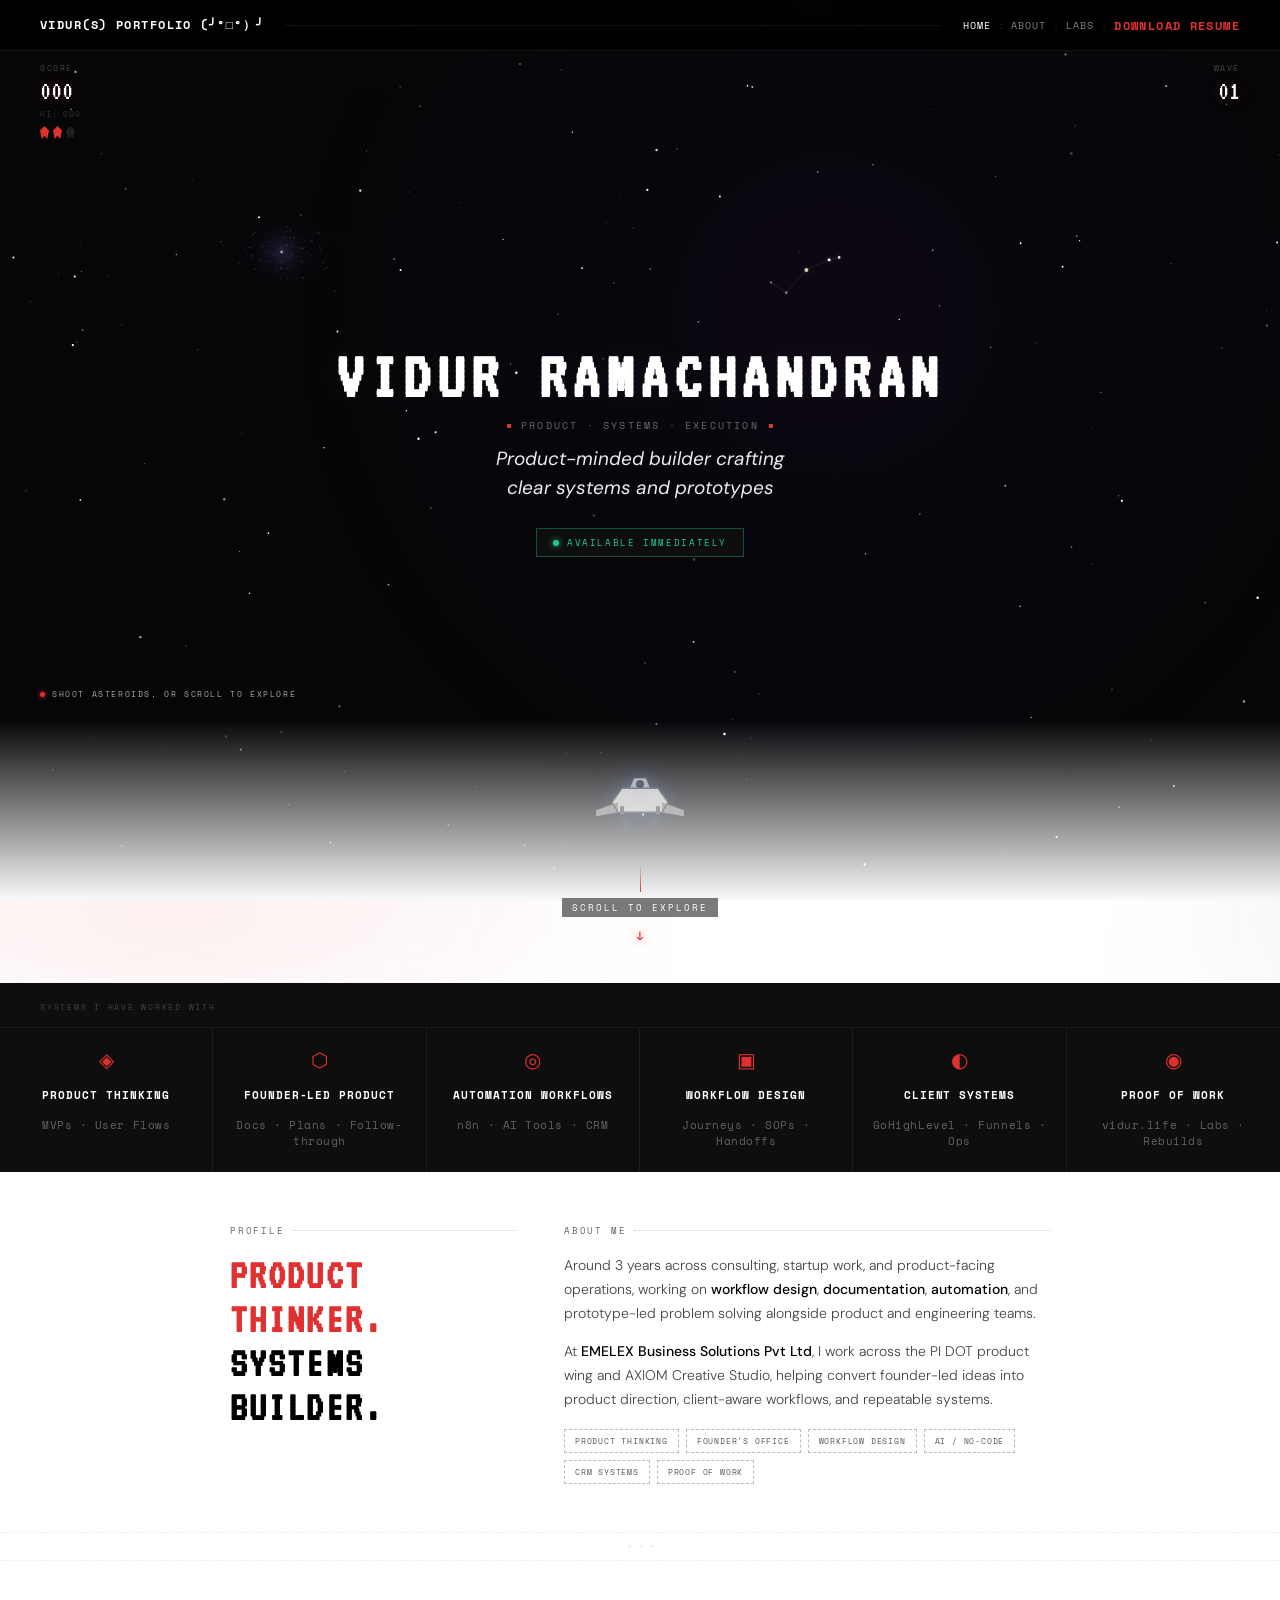
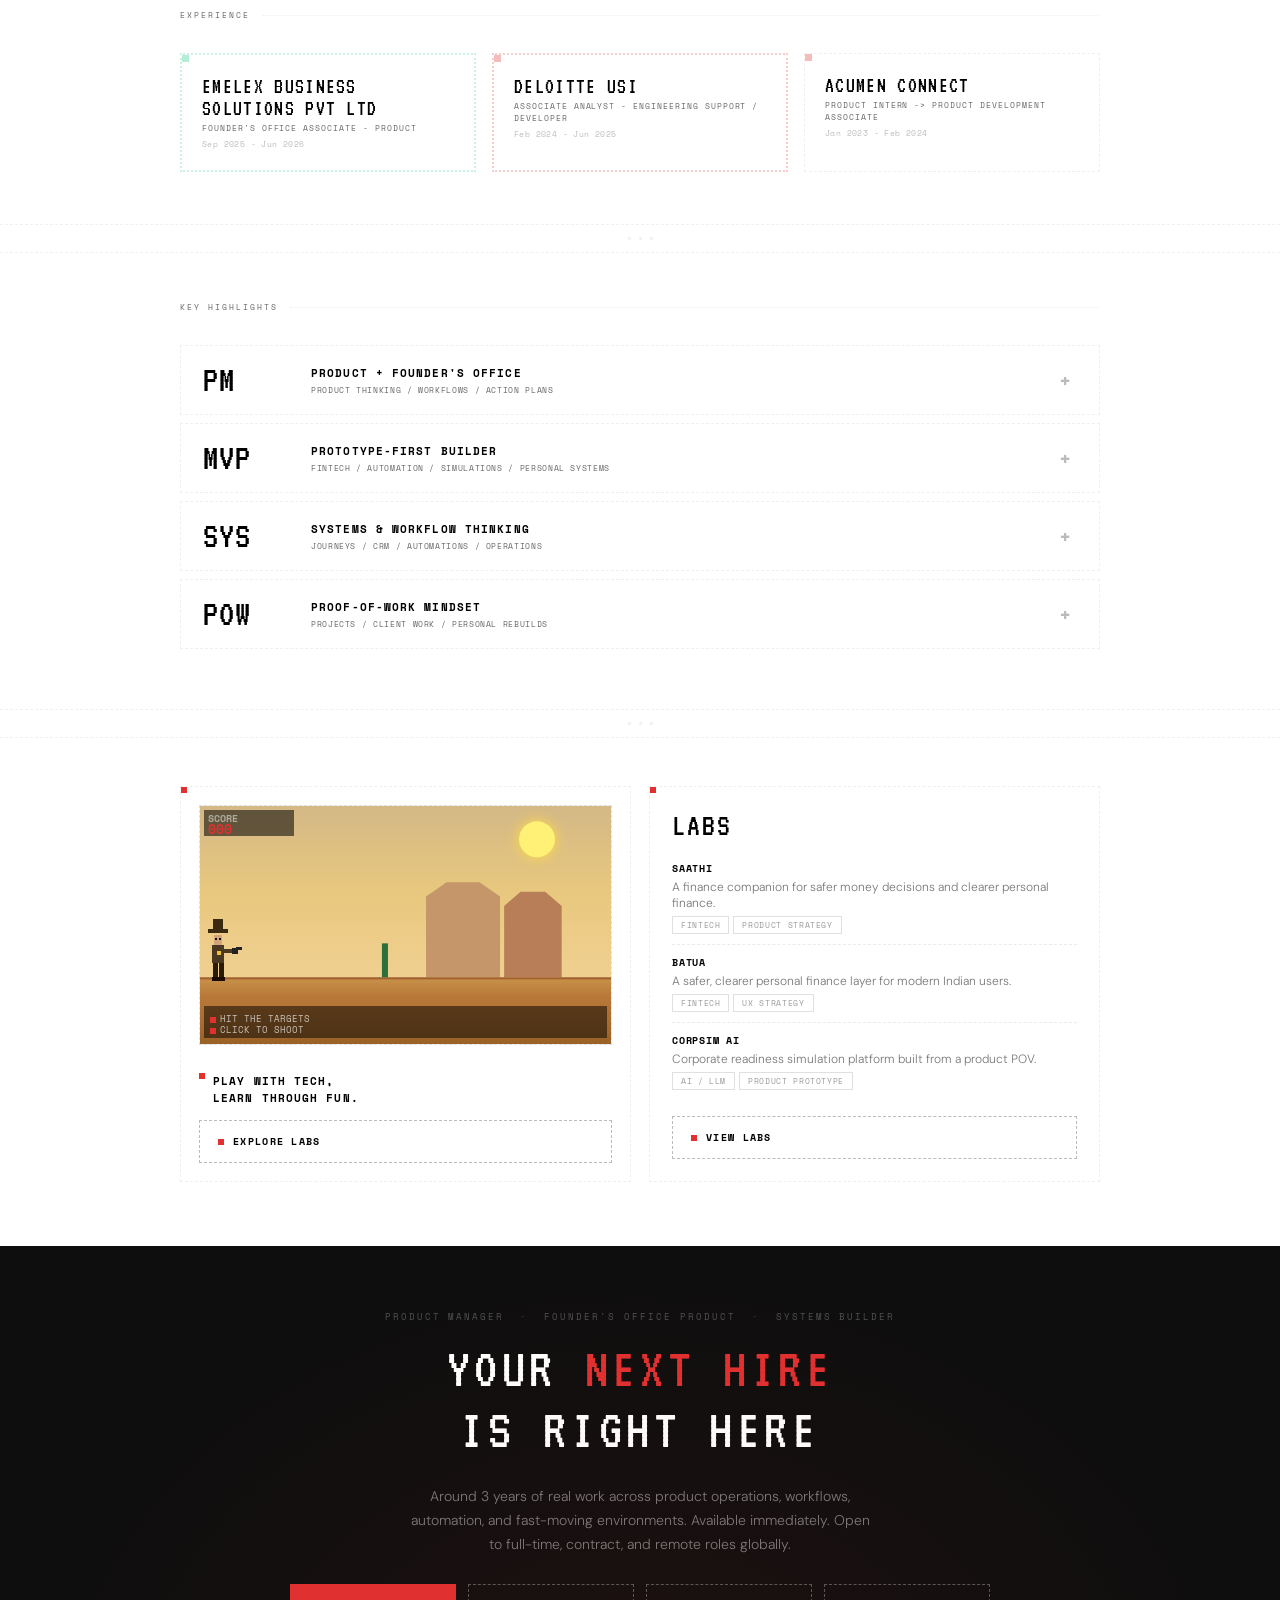
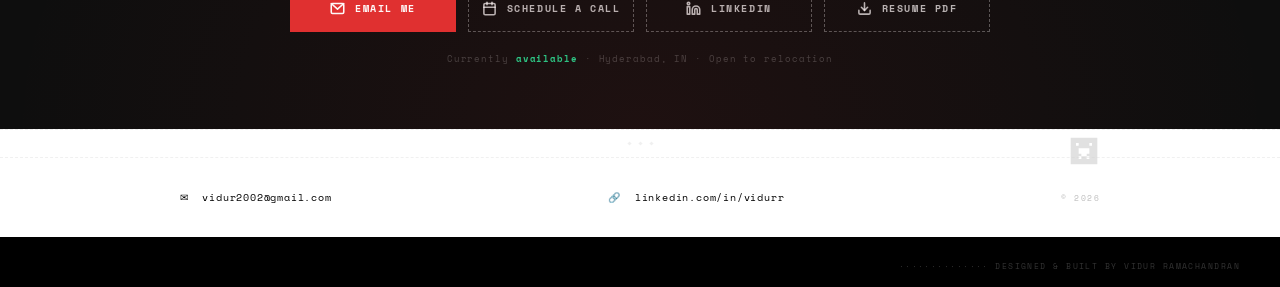
==== commit dfd8e174: "Update portfolio content and resume" ====
--- a/index.html
+++ b/index.html
@@ -3,24 +3,24 @@
 <head>
 <meta charset="UTF-8">
   <meta name="viewport" content="width=device-width, initial-scale=1.0">
-  <title>Vidur Ramachandran — Business Analyst & Automation Strategist</title>
+  <title>Vidur Ramachandran - Product Manager & Founder's Office Product</title>
   
   <!-- SEO Metadata -->
-  <meta name="description" content="Business Analyst & Automation Strategist specializing in high-performance operations architecture, GenAI workflow deployment, and product lifecycle management.">
+  <meta name="description" content="Product-oriented founder's office operator building workflows, prototypes, documentation, automation systems, and proof-of-work product labs.">
   <meta name="author" content="Vidur Ramachandran">
-  <meta name="keywords" content="Business Analyst, Automation Strategist, Product Lifecycle, Operations Architecture, n8n, Supabase, Next.js, Portfolio, Vidur Ramachandran, Deloitte, Acumen Connect">
+  <meta name="keywords" content="Product Manager, Founder's Office, Product Operations, Workflow Design, MVP Builder, Automation, No-Code, AI Tools, Portfolio, Vidur Ramachandran, vidur.life">
 
   <!-- Open Graph / Facebook -->
   <meta property="og:type" content="website">
   <meta property="og:url" content="https://vidur.me/">
-  <meta property="og:title" content="Vidur Ramachandran — Systems &amp; Automation Strategist">
+  <meta property="og:title" content="Vidur Ramachandran - Product &amp; Founder's Office">
   <meta property="og:description" content="Building the future of operational infrastructure through systems thinking and automation.">
   <meta property="og:image" content="https://vidur.me/assets/og-preview.png">
 
   <!-- Twitter -->
   <meta property="twitter:card" content="summary_large_image">
   <meta property="twitter:url" content="https://vidur.me/">
-  <meta property="twitter:title" content="Vidur Ramachandran — Systems &amp; Automation Strategist">
+  <meta property="twitter:title" content="Vidur Ramachandran - Product &amp; Founder's Office">
   <meta property="twitter:description" content="Building the future of operational infrastructure through systems thinking and automation.">
   <meta property="twitter:image" content="https://vidur.me/assets/og-preview.png">
 
@@ -57,8 +57,7 @@
   <ul class="nav-links" id="navLinks">
     <li><a href="/" data-onclick="showPage('home');closeMenu()" id="nav-home">Home</a></li>
     <li><a href="/about" data-onclick="showPage('about');closeMenu()" id="nav-about">About</a></li>
-    <li><a href="/projects" data-onclick="showPage('projects');closeMenu()" id="nav-projects">Projects</a></li>
-    <li><a href="/visionlabs" data-onclick="showPage('visionlabs');closeMenu()" id="nav-visionlabs">Vision Labs</a></li>
+    <li><a href="/visionlabs" data-onclick="showPage('visionlabs');closeMenu()" id="nav-visionlabs">Labs</a></li>
     <li><a href="#" onclick="downloadResume();return false;" class="nav-resume-blink cta-glint">DOWNLOAD RESUME</a></li>
   </ul>
   <button class="nav-hamburger" id="navHamburger" data-onclick="toggleMenu()" aria-label="Menu">
@@ -100,8 +99,8 @@
     </div>
     <div class="hero-text">
       <h1 class="hero-name">VIDUR RAMACHANDRAN</h1>
-      <div class="hero-sub"><span class="hero-sub-dot"></span> Business · Data · Product <span class="hero-sub-dot"></span></div>
-      <p class="hero-tag">Curious builder crafting<br>AI powered systems</p>
+      <div class="hero-sub"><span class="hero-sub-dot"></span> Product · Systems · Execution <span class="hero-sub-dot"></span></div>
+      <p class="hero-tag">Product-minded builder crafting<br>clear systems and prototypes</p>
       <div class="hire-badge"><span class="hire-dot"></span> Available Immediately</div>
     </div>
   </section>
@@ -123,12 +122,12 @@
   <div class="about-strip">
     <div>
       <div class="about-lbl">Profile</div>
-      <h2 class="about-hl"><span class="inl-0023">Systems<br>thinker.</span><br>Automation<br>builder.</h2>
+      <h2 class="about-hl"><span class="inl-0023">Product<br>thinker.</span><br>Systems<br>builder.</h2>
     </div>
     <div class="about-body">
       <div class="about-lbl">About me</div>
-      <p>2.5+ years of professional experience across consulting and an early-stage startup, supporting <strong class="inl-0006">software validation</strong>, <strong class="inl-0006">data systems</strong>, and <strong class="inl-0006">automation</strong> alongside product and engineering teams. Comfortable in fast-paced environments that require <strong class="inl-0006">structured problem-solving</strong>, <strong class="inl-0006">documentation</strong>, and <strong class="inl-0006">cross-functional coordination</strong>.</p>
-      <p>Currently freelancing as a <strong class="inl-0006">Business Analyst</strong> and building <strong class="inl-0006">Mesh23</strong>, a customer intelligence & journey platform for D2C brands.</p>
+      <p>Around 3 years across consulting, startup work, and product-facing operations, working on <strong class="inl-0006">workflow design</strong>, <strong class="inl-0006">documentation</strong>, <strong class="inl-0006">automation</strong>, and prototype-led problem solving alongside product and engineering teams.</p>
+      <p>At <strong class="inl-0006">EMELEX Business Solutions Pvt Ltd</strong>, I work across the PI DOT product wing and AXIOM Creative Studio, helping convert founder-led ideas into product direction, client-aware workflows, and repeatable systems.</p>
       <div class="about-tags" id="homeAboutTags"></div>
     </div>
   </div>
@@ -145,7 +144,7 @@
 
   <!-- SYSTEMS IMPACT (expandable accordion) -->
   <div class="wrap inl-0007">
-    <div class="sec-lbl">Systems Impact</div>
+    <div class="sec-lbl">Key Highlights</div>
     <div class="impact-list" id="homeImpactList"></div>
   </div>
 
@@ -162,17 +161,17 @@
             <span class="rsq"></span>
             <div class="card-title">Play with tech,<br>learn through fun.</div>
           </div>
-          <button class="card-cta" data-onclick="showPage('visionlabs')"><span class="rsq"></span> Explore Vision Labs</button>
-        </div>
-      </div>
-      <div class="feat-card inl-0014" data-onclick="showPage('projects')">
+          <button class="card-cta" data-onclick="showPage('visionlabs')"><span class="rsq"></span> Explore Labs</button>
+        </div>
+      </div>
+      <div class="feat-card inl-0014" data-onclick="showPage('visionlabs')">
         <div class="fc-corner"></div>
         <div class="proj-card-inner inl-0011">
-          <div class="card-big-title">Projects</div>
+          <div class="card-big-title">Labs</div>
           <div class="proj-list inl-0015" id="homeProjectPreview"></div>
-          <button class="card-cta cta-glint" onclick="showPage('projects')">
+          <button class="card-cta cta-glint" onclick="showPage('visionlabs')">
       <span class="rsq"></span>
-      <span>View All Projects</span>
+      <span>View Labs</span>
     </button>
         </div>
       </div>
@@ -180,9 +179,9 @@
   </div>
 
   <div class="cta-section">
-    <div class="cta-eyebrow">Business Analyst &nbsp;·&nbsp; Automation Engineer &nbsp;·&nbsp; Associate PM</div>
+    <div class="cta-eyebrow">Product Manager &nbsp;·&nbsp; Founder's Office Product &nbsp;·&nbsp; Systems Builder</div>
     <div class="cta-title">Your <span class="inl-0023">next hire</span><br>is right here</div>
-    <p class="inl-0016">2.5 years of real work across data systems, automation, and product operations. Available immediately. Open to full-time, contract, and remote roles globally.</p>
+    <p class="inl-0016">Around 3 years of real work across product operations, workflows, automation, and fast-moving environments. Available immediately. Open to full-time, contract, and remote roles globally.</p>
     <div class="cta-links">
       <a href="mailto:vidur2002@gmail.com" class="cta-btn primary"><span class="cta-icon"><svg width="15" height="15" viewBox="0 0 24 24" fill="none" stroke="currentColor" stroke-width="2.5" stroke-linecap="round" stroke-linejoin="round"><rect x="2" y="4" width="20" height="16" rx="2"/><polyline points="2,4 12,13 22,4"/></svg></span><span>Email Me</span></a>
       <a href="https://cal.com/vidur-r-a55ab0" target="_blank" rel="noopener noreferrer" class="cta-btn secondary"><span class="cta-icon"><svg width="15" height="15" viewBox="0 0 24 24" fill="none" stroke="currentColor" stroke-width="2.5" stroke-linecap="round" stroke-linejoin="round"><rect x="3" y="4" width="18" height="18" rx="2"/><line x1="16" y1="2" x2="16" y2="6"/><line x1="8" y1="2" x2="8" y2="6"/><line x1="3" y1="10" x2="21" y2="10"/></svg></span><span>Schedule a Call</span></a>
@@ -217,7 +216,7 @@
         <span class="inl-0021"></span> 01 / About
       </div>
       <h1 class="inl-0022">VIDUR<br><span class="inl-0023">RAMACHANDRAN</span></h1>
-      <p class="inl-0024">Systems thinker. Automation builder. I take messy operational problems and turn them into documented, reliable systems that actually hold up.</p>
+      <p class="inl-0024">Product thinker. Systems builder. I take messy business problems and turn them into workflows, docs, prototypes, and clear execution plans.</p>
     </div>
   </div>
 
@@ -232,9 +231,9 @@
         <div class="inl-0027">
           <div class="inl-0028"></div>
           <div class="inl-0029">Who I am</div>
-          <p class="inl-0030">I'm <strong class="inl-0006">Vidur Ramachandran</strong>, a <strong class="inl-0006">Business Analyst</strong> and <strong class="inl-0006">GenAI Automation Consultant</strong> with 2.5+ years of professional experience across consulting and an early-stage startup. I support <strong class="inl-0006">software validation</strong>, <strong class="inl-0006">data systems</strong>, and <strong class="inl-0006">automation</strong> alongside product and engineering teams.</p>
-          <p class="inl-0030">At <strong class="inl-0006">Deloitte USI</strong>, I worked on <strong class="inl-0006">enterprise CDP systems</strong> for <strong class="inl-0006">Fortune 500 clients</strong> — conducting <strong class="inl-0006">root cause analysis</strong> on data pipeline failures and building <strong class="inl-0006">automation frameworks</strong>. Before that, at <strong class="inl-0006">Acumen Connect</strong>, I owned <strong class="inl-0006">product and ops</strong> tasks in a fast-paced startup.</p>
-          <p class="inl-0031">I'm comfortable in fast-paced environments that demand <strong class="inl-0006">structured problem-solving</strong>, <strong class="inl-0006">documentation</strong>, and <strong class="inl-0006">cross-functional coordination</strong>. Currently freelancing and building <strong class="inl-0006">Mesh23</strong>, a <strong class="inl-0006">customer intelligence & journey platform</strong> for D2C brands.</p>
+          <p class="inl-0030">I'm <strong class="inl-0006">Vidur Ramachandran</strong>, a product-oriented <strong class="inl-0006">founder's office operator</strong> with around 3 years across consulting, startup work, product operations, and automation-heavy workflows.</p>
+          <p class="inl-0030">At <strong class="inl-0006">Deloitte USI</strong>, I worked on enterprise CDP systems for Fortune 500 clients, building the discipline to investigate systems, document failure patterns, and coordinate fixes. Before that, at <strong class="inl-0006">Acumen Connect</strong>, I handled product and operations tasks in a fast-paced startup environment.</p>
+          <p class="inl-0031">Now at <strong class="inl-0006">EMELEX Business Solutions Pvt Ltd</strong>, I support PI DOT product development with customer/client POV inputs while also assisting AXIOM Creative Studio across marketing-agency workflows.</p>
         </div>
 
         <!-- Contact + Location stacked -->
@@ -279,8 +278,8 @@
         </div>
         <div class="inl-0045">
           <div class="inl-0042">
-            <div class="inl-0043">Business Analysis &amp; Ops</div>
-            <ul class="au-list"><li>Program Tracking &amp; Milestone Monitoring</li><li>Risk &amp; Issue Tracking</li><li>Dashboard Creation &amp; Status Reporting</li><li>SOPs &amp; Runbooks</li><li>Process Documentation</li></ul>
+            <div class="inl-0043">Product Ops &amp; Workflows</div>
+            <ul class="au-list"><li>Product Notes &amp; Action Plans</li><li>Workflow Mapping</li><li>CRM &amp; Client Systems</li><li>SOPs &amp; Runbooks</li><li>Process Documentation</li></ul>
           </div>
           <div class="inl-0044">
             <div class="inl-0043">Collaboration &amp; Communication</div>
@@ -295,22 +294,22 @@
       <div class="sec-lbl">Experience</div>
       <div class="inl-0032">
 
-        <!-- Freelance -->
+        <!-- Founder's Office -->
         <div class="au-exp-dossier">
           <div class="inl-0028"></div>
           <div class="au-exp-left">
             <div>
-              <div class="inl-0046">Freelance</div>
-              <div class="inl-0047">Business Analyst &amp;<br>GenAI Automation<br>Consultant</div>
-            </div>
-            <div class="inl-0048">Jul 2025 — Present<br><span class="inl-0049">Hyderabad</span></div>
+              <div class="inl-0046">EMELEX<br>Business<br>Solutions<br>Pvt Ltd</div>
+              <div class="inl-0047">Founder's Office<br>Associate - Product</div>
+            </div>
+            <div class="inl-0048">Sep 2025 - Jun 2026<br><span class="inl-0049">Product / Strategy</span></div>
           </div>
           <div class="inl-0044">
             <ul class="au-list au-list-spaced">
-              <li>Translated <strong class="inl-0006">business requirements</strong> into structured <strong class="inl-0006">user stories</strong> and collaborated with developers to deliver <strong class="inl-0006">automation-driven workflows</strong>.</li>
-              <li>Led <strong class="inl-0006">CX analysis</strong> and <strong class="inl-0006">feature refinement</strong> initiatives, improving <strong class="inl-0006">product usability</strong> and stakeholder alignment.</li>
-              <li>Designed and deployed <strong class="inl-0006">GenAI + n8n automation solutions</strong> for SMB clients, streamlining manual processes and <strong class="inl-0006">reducing operational effort</strong>.</li>
-              <li>Building <strong class="inl-0006">Mesh23</strong>: a customer intelligence & journey platform for <strong class="inl-0006">D2C brands</strong>.</li>
+              <li>Partnered directly with the <strong class="inl-0006">founder</strong> to translate early-stage vision into structured product, operations, and marketing plans with no predefined scope.</li>
+              <li>Supported <strong class="inl-0006">PI DOT</strong>, the product wing, by reviewing in-development product flows and giving customer and client POV inputs to freelance developers.</li>
+              <li>Established <strong class="inl-0006">SOPs and documentation</strong> to convert ad hoc processes into repeatable systems; contributed to early GTM thinking and product positioning.</li>
+              <li>Assisted <strong class="inl-0006">AXIOM Creative Studio</strong>, the marketing agency wing, across client-facing workflows, coordination, and operational support.</li>
             </ul>
           </div>
         </div>
@@ -385,7 +384,7 @@
 </div>
 
 <!-- ════════════════════ PROJECTS ════════════════════ -->
-<div id="page-projects" class="page">
+<div id="legacy-projects" class="page legacy-page" aria-hidden="true">
   <!-- PROJECTS HERO — dark, full-bleed -->
   <div class="inl-0017 page-hero-with-game">
     <canvas id="projectsHeaderCanvas" class="section-header-game" aria-label="Decorative section header background"></canvas>
@@ -399,7 +398,7 @@
     </div>
   </div>
   <div class="wrap inl-0062">
-    <div class="projects-grid" id="projectsGrid"></div>
+    <div class="projects-grid" id="legacyProjectsGrid"></div>
   </div>
   <!-- CASE STUDY -->
   <div class="wrap inl-0054">
@@ -436,26 +435,27 @@
   </footer>
 </div>
 
-<!-- ════════════════════ VISION LABS ════════════════════ -->
+<!-- LABS -->
 <div id="page-visionlabs" class="page">
   <div class="vl-hero">
-    <canvas id="vlCanvas" aria-label="Decorative Vision Labs background animation"></canvas>
+    <canvas id="vlCanvas" aria-label="Decorative Labs background animation"></canvas>
     <div class="inl-0018"></div>
     <div class="vl-hero-fade"></div>
     <div class="vl-hc">
-      <div class="vl-lbl">03 / Builder Lab</div>
-      <h1 class="vl-title">Vision<br><span class="inl-0023">Labs</span></h1>
-      <p class="vl-desc">Where I experiment with startup ideas and automation systems. Not polished products — honest exploration. The best way to understand a problem space is to build something in it.</p>
+      <div class="vl-lbl">03 / Product Lab</div>
+      <h1 class="vl-title"><span class="lab-beaker">🧪</span> LABS</h1>
+      <p class="vl-desc">A curated product lab across portfolio concepts, client-facing execution, and personal rebuilding. The common thread is simple: understand the system, shape the workflow, build proof.</p>
     </div>
   </div>
   <div class="wrap inl-0062">
-    <div class="sec-lbl">Lab Projects</div>
+    <div class="sec-lbl">Labs</div>
+    <div class="lab-tabs" id="labsTabs" role="tablist" aria-label="Labs categories"></div>
     <div class="lab-grid" id="visionLabsGrid"></div>
     <div class="sec-lbl">Builder Mindset</div>
     <div class="philosophy">
       <div class="phil-corner"></div>
       <div class="phil-title">Build to Learn. Ship to Understand.</div>
-      <p class="phil-text">Vision Labs is a commitment to staying operationally sharp beyond formal job titles. Every project here is a real systems problem I've chosen to work on — an automation workflow, a SaaS prototype, or a business model stress-test. The experiments are messy. The thinking is real.</p>
+      <p class="phil-text">Labs is the proof-of-work layer behind vidur.life: product ideas, freelance systems, and personal rebuilds that show how I think through ambiguity, workflows, and execution.</p>
     </div>
   </div>
   <div class="divider"></div><div class="divider-dots"><span></span><span></span><span></span></div><div class="divider"></div>
@@ -479,7 +479,7 @@
     <div class="inl-0064">
       <div class="inl-0020">
         <span class="inl-0021"></span>
-        <span data-onclick="showPage('visionlabs')" data-onmouseover="this.style.color='rgba(255,255,255,.6)'" data-onmouseout="this.style.color='rgba(255,255,255,.25)'" class="inl-0065">&#8592; Vision Labs</span>
+        <span data-onclick="showPage('visionlabs')" data-onmouseover="this.style.color='rgba(255,255,255,.6)'" data-onmouseout="this.style.color='rgba(255,255,255,.25)'" class="inl-0065">&#8592; Labs</span>
         <span class="inl-0066">/</span>
         <span>Concept Doc</span>
       </div>
@@ -696,7 +696,7 @@
     <div class="inl-0064">
       <div class="inl-0020">
         <span class="inl-0021"></span>
-        <span data-onclick="showPage('visionlabs')" data-onmouseover="this.style.color='rgba(255,255,255,.6)'" data-onmouseout="this.style.color='rgba(255,255,255,.25)'" class="inl-0065">← Vision Labs</span>
+        <span data-onclick="showPage('visionlabs')" data-onmouseover="this.style.color='rgba(255,255,255,.6)'" data-onmouseout="this.style.color='rgba(255,255,255,.25)'" class="inl-0065">← Labs</span>
         <span class="inl-0066">/</span>
         <span>Concept Doc</span>
       </div>
@@ -989,7 +989,7 @@
     <div class="inl-0064">
       <div class="inl-0020">
         <span class="inl-0021"></span>
-        <span data-onclick="showPage('visionlabs')" data-onmouseover="this.style.color='rgba(255,255,255,.6)'" data-onmouseout="this.style.color='rgba(255,255,255,.25)'" class="inl-0065">&#8592; Vision Labs</span>
+        <span data-onclick="showPage('visionlabs')" data-onmouseover="this.style.color='rgba(255,255,255,.6)'" data-onmouseout="this.style.color='rgba(255,255,255,.25)'" class="inl-0065">&#8592; Labs</span>
         <span class="inl-0066">/</span>
         <span>Concept Doc</span>
       </div>
@@ -1265,7 +1265,7 @@
     <div class="inl-0064">
       <div class="inl-0020">
         <span class="inl-0021"></span>
-        <span data-onclick="showPage('visionlabs')" data-onmouseover="this.style.color='rgba(255,255,255,.6)'" data-onmouseout="this.style.color='rgba(255,255,255,.25)'" class="inl-0065">← Vision Labs</span>
+        <span data-onclick="showPage('visionlabs')" data-onmouseover="this.style.color='rgba(255,255,255,.6)'" data-onmouseout="this.style.color='rgba(255,255,255,.25)'" class="inl-0065">← Labs</span>
         <span class="inl-0066">/</span>
         <span>Concept Doc</span>
       </div>
@@ -1478,7 +1478,7 @@
     <div class="inl-0064">
       <div class="inl-0020">
         <span class="inl-0021"></span>
-        <span data-onclick="showPage('visionlabs')" data-onmouseover="this.style.color='rgba(255,255,255,.6)'" data-onmouseout="this.style.color='rgba(255,255,255,.25)'" class="inl-0065">&#8592; Vision Labs</span>
+        <span data-onclick="showPage('visionlabs')" data-onmouseover="this.style.color='rgba(255,255,255,.6)'" data-onmouseout="this.style.color='rgba(255,255,255,.25)'" class="inl-0065">&#8592; Labs</span>
         <span class="inl-0066">/</span>
         <span>Concept Doc</span>
       </div>
@@ -1672,7 +1672,7 @@
     <div class="inl-0064">
       <div class="inl-0020">
         <span class="inl-0021"></span>
-        <span data-onclick="showPage('projects')" data-onmouseover="this.style.color='rgba(255,255,255,.6)'" data-onmouseout="this.style.color='rgba(255,255,255,.25)'" class="inl-0065">← Projects</span>
+        <span data-onclick="showPage('visionlabs')" data-onmouseover="this.style.color='rgba(255,255,255,.6)'" data-onmouseout="this.style.color='rgba(255,255,255,.25)'" class="inl-0065">← Labs</span>
         <span class="inl-0066">/</span>
         <span>Project Doc</span>
       </div>
--- a/styles/pages/home.css
+++ b/styles/pages/home.css
@@ -63,14 +63,23 @@
 .about-tag:hover{border-color:var(--red);color:var(--red);}
 /* Exp cards (home preview) */
 .exp-grid{display:grid;grid-template-columns:1fr 1fr 1fr;gap:16px;align-items:start;}
-.exp-card{border:1px dashed var(--border);background:var(--white);padding:24px;position:relative;cursor:default;transition:all .3s ease;overflow:hidden;backdrop-filter:blur(12px);-webkit-backdrop-filter:blur(12px);}
+.exp-card{border:1px dashed var(--border);background:var(--white);padding:20px;position:relative;cursor:default;transition:all .3s ease;overflow:hidden;backdrop-filter:blur(12px);-webkit-backdrop-filter:blur(12px);}
 .exp-grid:hover .exp-card:not(:hover){opacity:0.75;filter:grayscale(0.5);}
 .exp-card:hover{border-color:var(--black);background:var(--white);transform:translateY(-4px);box-shadow:0 12px 32px rgba(0,0,0,0.06);}
-.exp-card.home-exp-accent{border:2px dotted var(--red);background:var(--white);}
-.exp-corner{position:absolute;top:0;left:0;width:7px;height:7px;background:var(--red);}
-.exp-company{font-family:var(--fp);font-size:22px;letter-spacing:.06em;text-transform:uppercase;margin-bottom:3px;}
+.exp-card.home-exp-accent{border:2px dotted rgba(224,48,48,.24);background:var(--white);}
+.exp-card.home-exp-accent .exp-corner{background:rgba(224,48,48,.32);}
+.exp-card.home-exp-accent:hover{border-color:var(--red);}
+.exp-card.home-exp-accent:hover .exp-corner{background:var(--red);}
+.exp-card.home-exp-green{border:2px dotted rgba(34,204,136,.24);background:var(--white);}
+.exp-card.home-exp-green .exp-corner{background:rgba(34,204,136,.34);}
+.exp-card.home-exp-green:hover{border-color:#22cc88;}
+.exp-card.home-exp-green:hover .exp-corner{background:#22cc88;}
+.exp-card.home-exp-green .exp-details li::before{background:#22cc88;}
+.exp-corner{position:absolute;top:0;left:0;width:7px;height:7px;background:rgba(224,48,48,.32);}
+.exp-card:hover .exp-corner{background:var(--red);}
+.exp-company{font-family:var(--fp);font-size:22px;letter-spacing:.06em;text-transform:uppercase;margin-bottom:3px;overflow-wrap:anywhere;}
 .exp-role{font-family:var(--fm);font-size:8px;letter-spacing:.12em;text-transform:uppercase;color:var(--muted);margin-bottom:4px;}
-.exp-period{font-family:var(--fm);font-size:8px;color:#bbb;letter-spacing:.05em;margin-bottom:12px;}
+.exp-period{font-family:var(--fm);font-size:8px;color:#bbb;letter-spacing:.05em;margin-bottom:0;}
 .exp-details{max-height:0;overflow:hidden;transition:max-height .35s ease,opacity .3s ease;opacity:0;}
 .exp-card:hover .exp-details{max-height:300px;opacity:1;}
 .exp-details ul{list-style:none;padding:0;}
--- a/styles/pages/visionlabs.css
+++ b/styles/pages/visionlabs.css
@@ -6,8 +6,15 @@
 .vl-lbl{font-family:var(--fm);font-size:9px;letter-spacing:.22em;text-transform:uppercase;color:rgba(255,255,255,.28);margin-bottom:10px;}
 .vl-title{font-family:var(--fp);font-size:clamp(42px,7.5vw,86px);letter-spacing:.06em;text-transform:uppercase;color:#fff;line-height:.9;}
 .vl-title em{color:var(--red);font-style:normal;}
+.lab-beaker{display:inline-block;margin-right:12px;font-family:var(--fb);font-size:.62em;vertical-align:.08em;}
 .vl-desc{font-family:var(--fb);font-size:14px;color:rgba(255,255,255,.48);line-height:1.7;margin-top:14px;max-width:460px;font-weight:300;}
-.lab-grid{display:grid;grid-template-columns:1fr 1fr;gap:24px;margin-bottom:64px;}
+.lab-tabs{display:inline-flex;gap:6px;border:1px dashed #cfcfcf;background:rgba(255,255,255,.66);padding:5px;margin:0 0 22px;backdrop-filter:blur(10px);-webkit-backdrop-filter:blur(10px);}
+.lab-tab{border:0;background:transparent;color:#777;font-family:var(--fm);font-size:9px;font-weight:700;letter-spacing:.13em;text-transform:uppercase;padding:10px 16px;cursor:pointer;transition:background .2s,color .2s,transform .2s;}
+.lab-tab:hover{color:var(--black);background:#f2f2ef;}
+.lab-tab.active{background:var(--black);color:#fff;}
+.lab-grid{display:grid;grid-template-columns:1fr 1fr;gap:24px;margin-bottom:64px;align-items:stretch;}
+.lab-grid.is-switching{opacity:.2;transform:translateY(6px);}
+.lab-grid{transition:opacity .18s ease,transform .18s ease;}
 .lab-card{border:1px dashed var(--border);background:var(--white);position:relative;padding:32px;transition:all 0.3s cubic-bezier(0.4, 0, 0.2, 1);display:flex;flex-direction:column;backdrop-filter:blur(14px);-webkit-backdrop-filter:blur(14px);}
 .lab-card:hover{border-color:var(--black);background:var(--white);transform:translateY(-8px);box-shadow:0 24px 64px rgba(0,0,0,0.12);}
 .lab-corner{position:absolute;top:0;left:0;width:6px;height:6px;background:var(--red);}
@@ -16,11 +23,12 @@
 .lab-visual img{border:none;}
 #mesh23Canvas{display:block;width:100%;height:100%;}
 .lab-status{display:inline-flex;align-items:center;gap:6px;font-family:var(--fm);font-size:8px;letter-spacing:.13em;text-transform:uppercase;margin-bottom:12px;}
+.lab-status.live{color:#15865c;}
 .lb-dot{width:5px;height:5px;border-radius:50%;}
 .lb-dot.live{background:#22cc88;box-shadow:0 0 5px #22cc88;}
 .lb-dot.building{background:#ffaa22;animation:blink 1.5s infinite;}
 .lb-dot.concept{background:#999;}
-.lab-title{font-family:var(--fp);font-size:32px;letter-spacing:.06em;text-transform:uppercase;margin-bottom:5px;}
+.lab-title{font-family:var(--fp);font-size:32px;letter-spacing:.06em;text-transform:uppercase;margin-bottom:5px;overflow-wrap:anywhere;}
 .lab-sub{font-family:var(--fm);font-size:8px;letter-spacing:.13em;text-transform:uppercase;color:var(--muted);margin-bottom:12px;}
 .lab-desc{font-family:var(--fb);font-size:13px;color:#555;line-height:1.65;font-weight:300;margin-bottom:16px;flex:1;}
 .lab-tags{display:flex;flex-wrap:wrap;gap:5px;margin-bottom:18px;}
--- a/styles/responsive.css
+++ b/styles/responsive.css
@@ -109,6 +109,8 @@
 
   /* VISION LABS */
   .lab-grid{grid-template-columns:1fr;}
+  .lab-tabs{display:flex;flex-wrap:wrap;width:100%;}
+  .lab-tab{flex:1 1 30%;min-width:98px;padding:10px 8px;}
 
   /* PAGE HEADERS */
   .pg-title{font-size:clamp(30px,9vw,60px);}
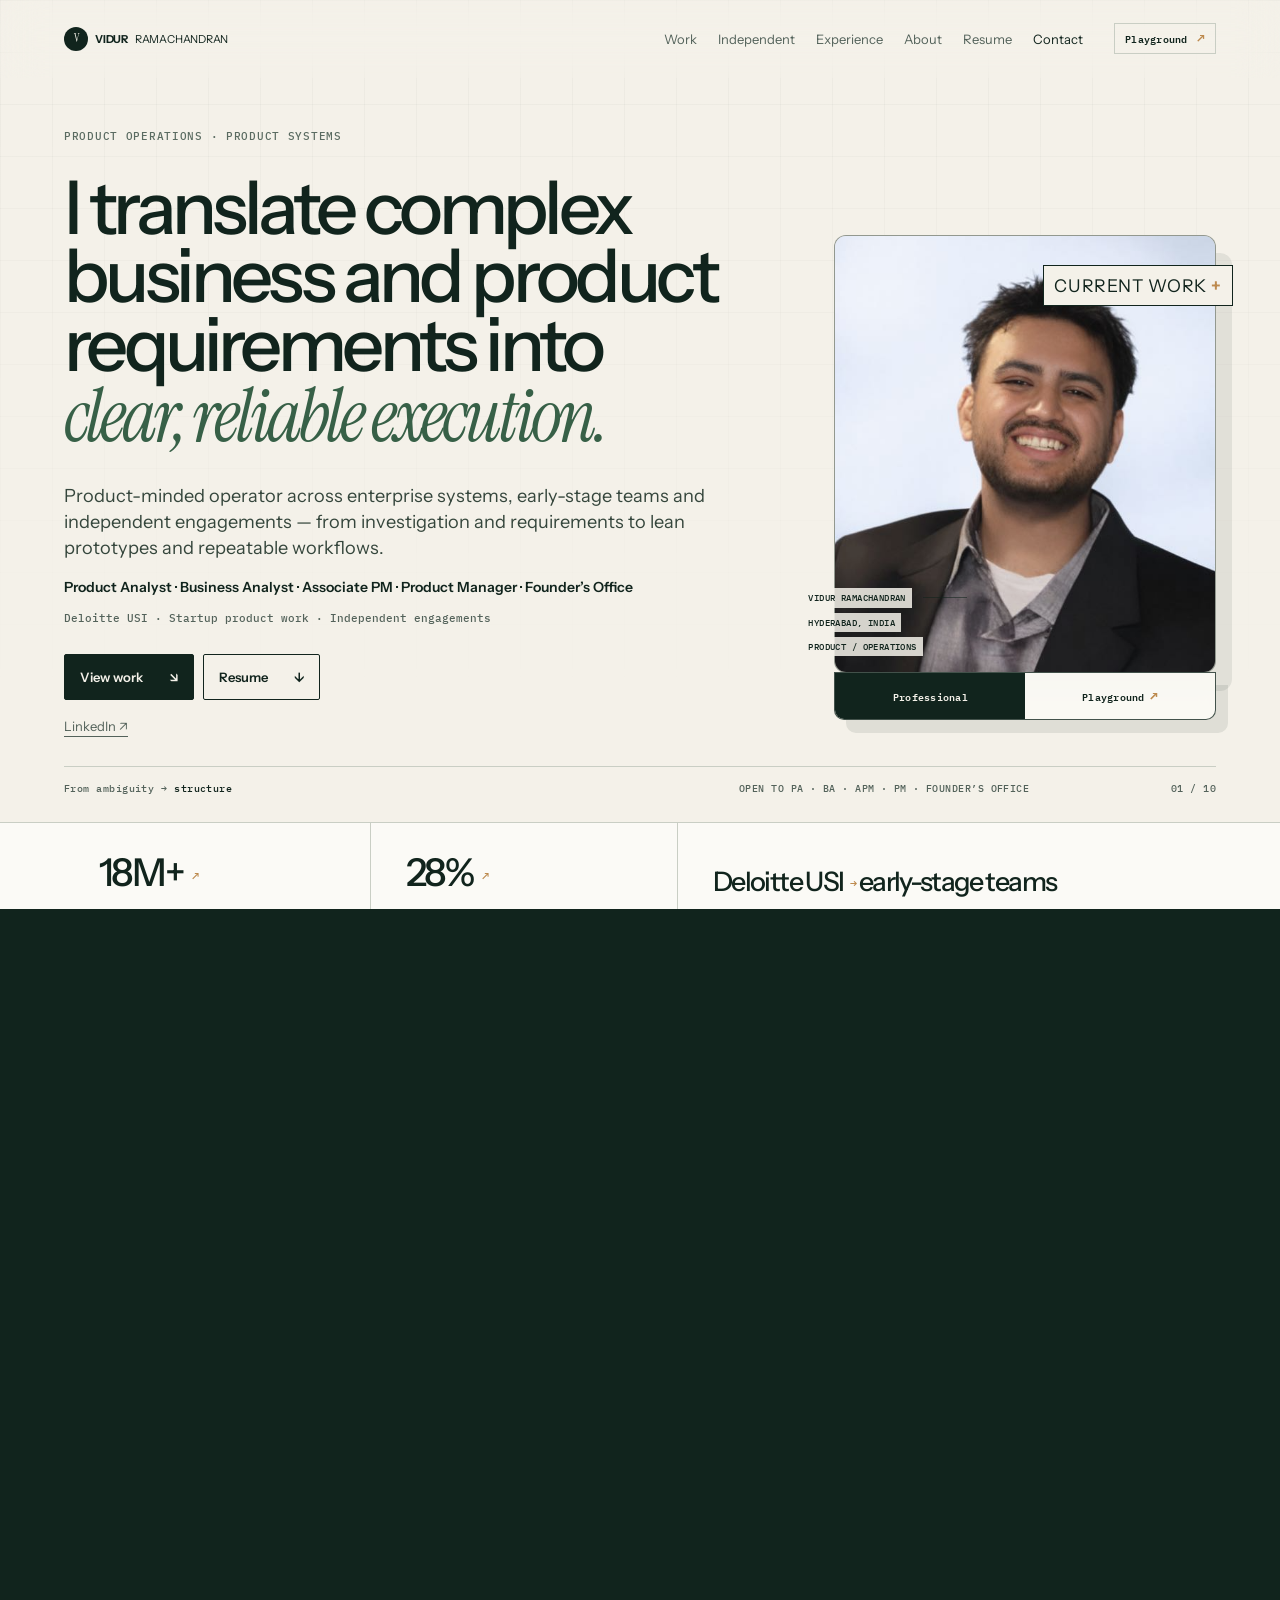
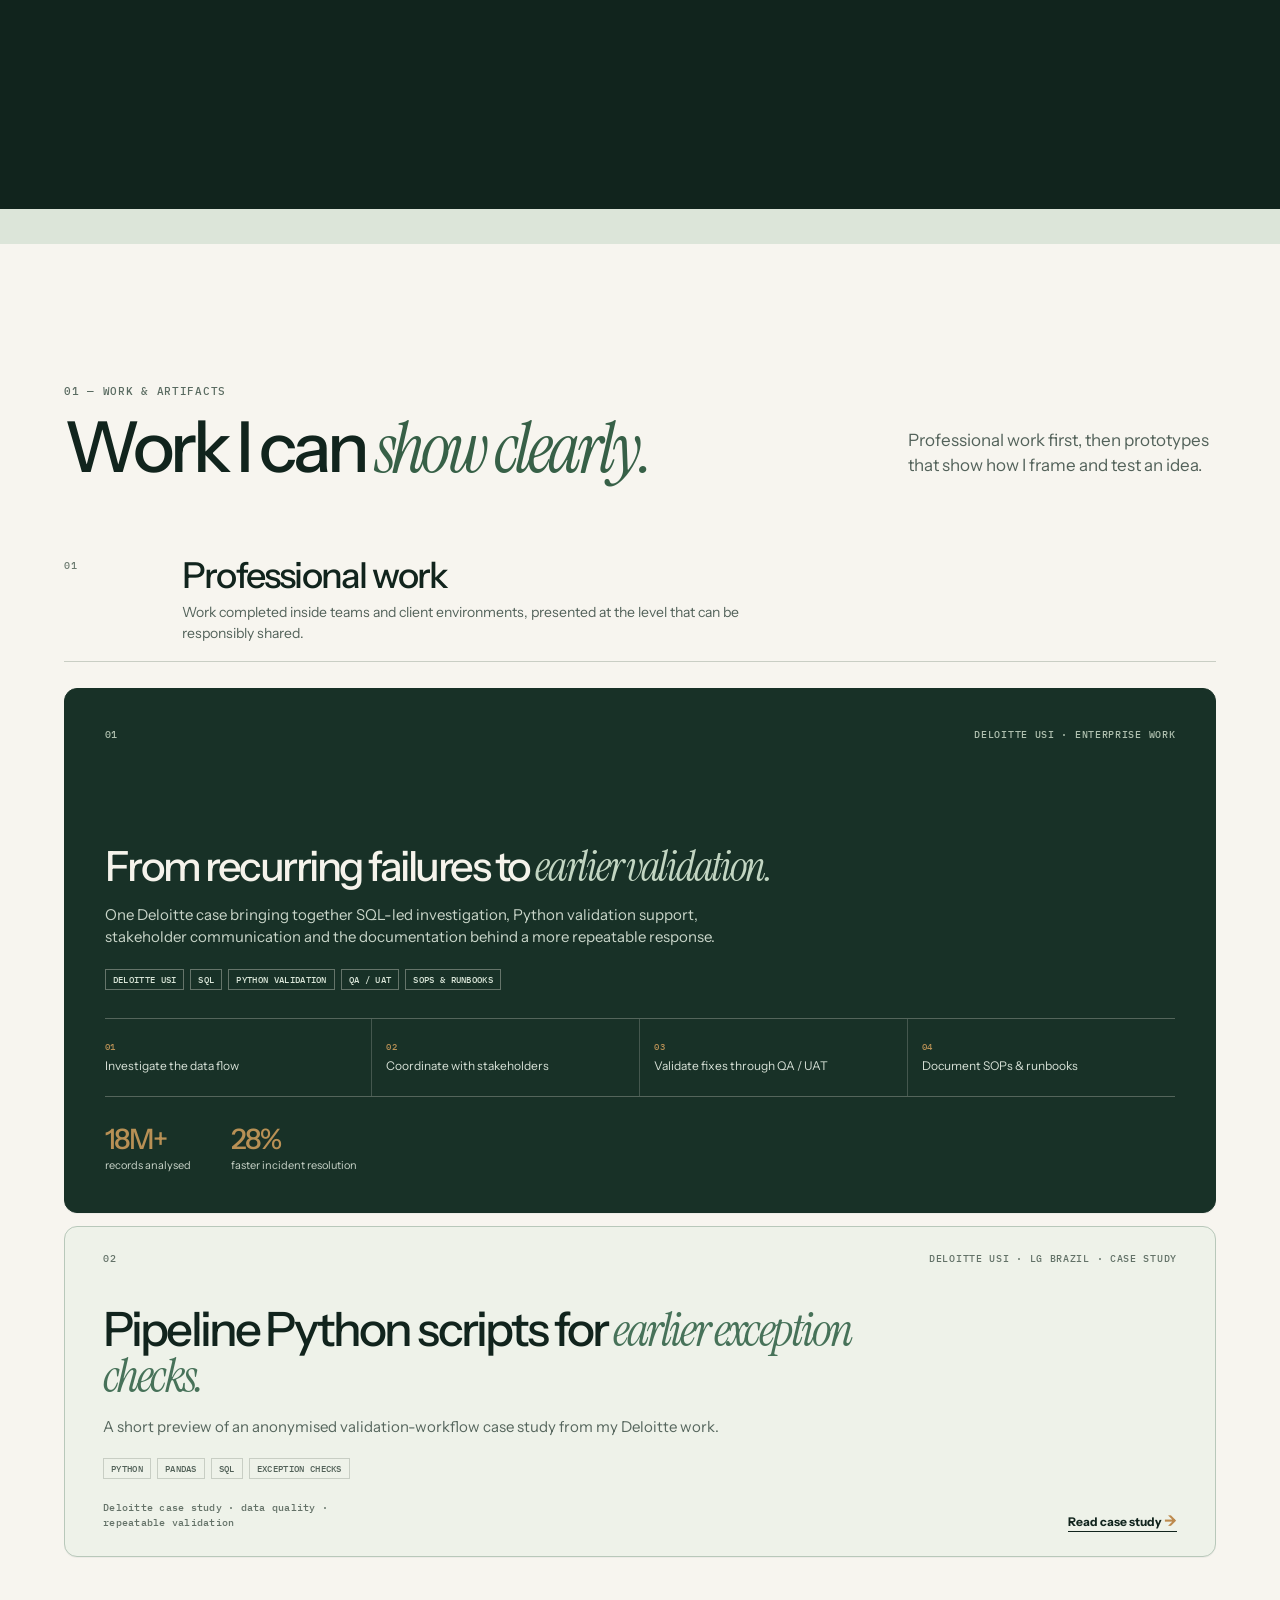
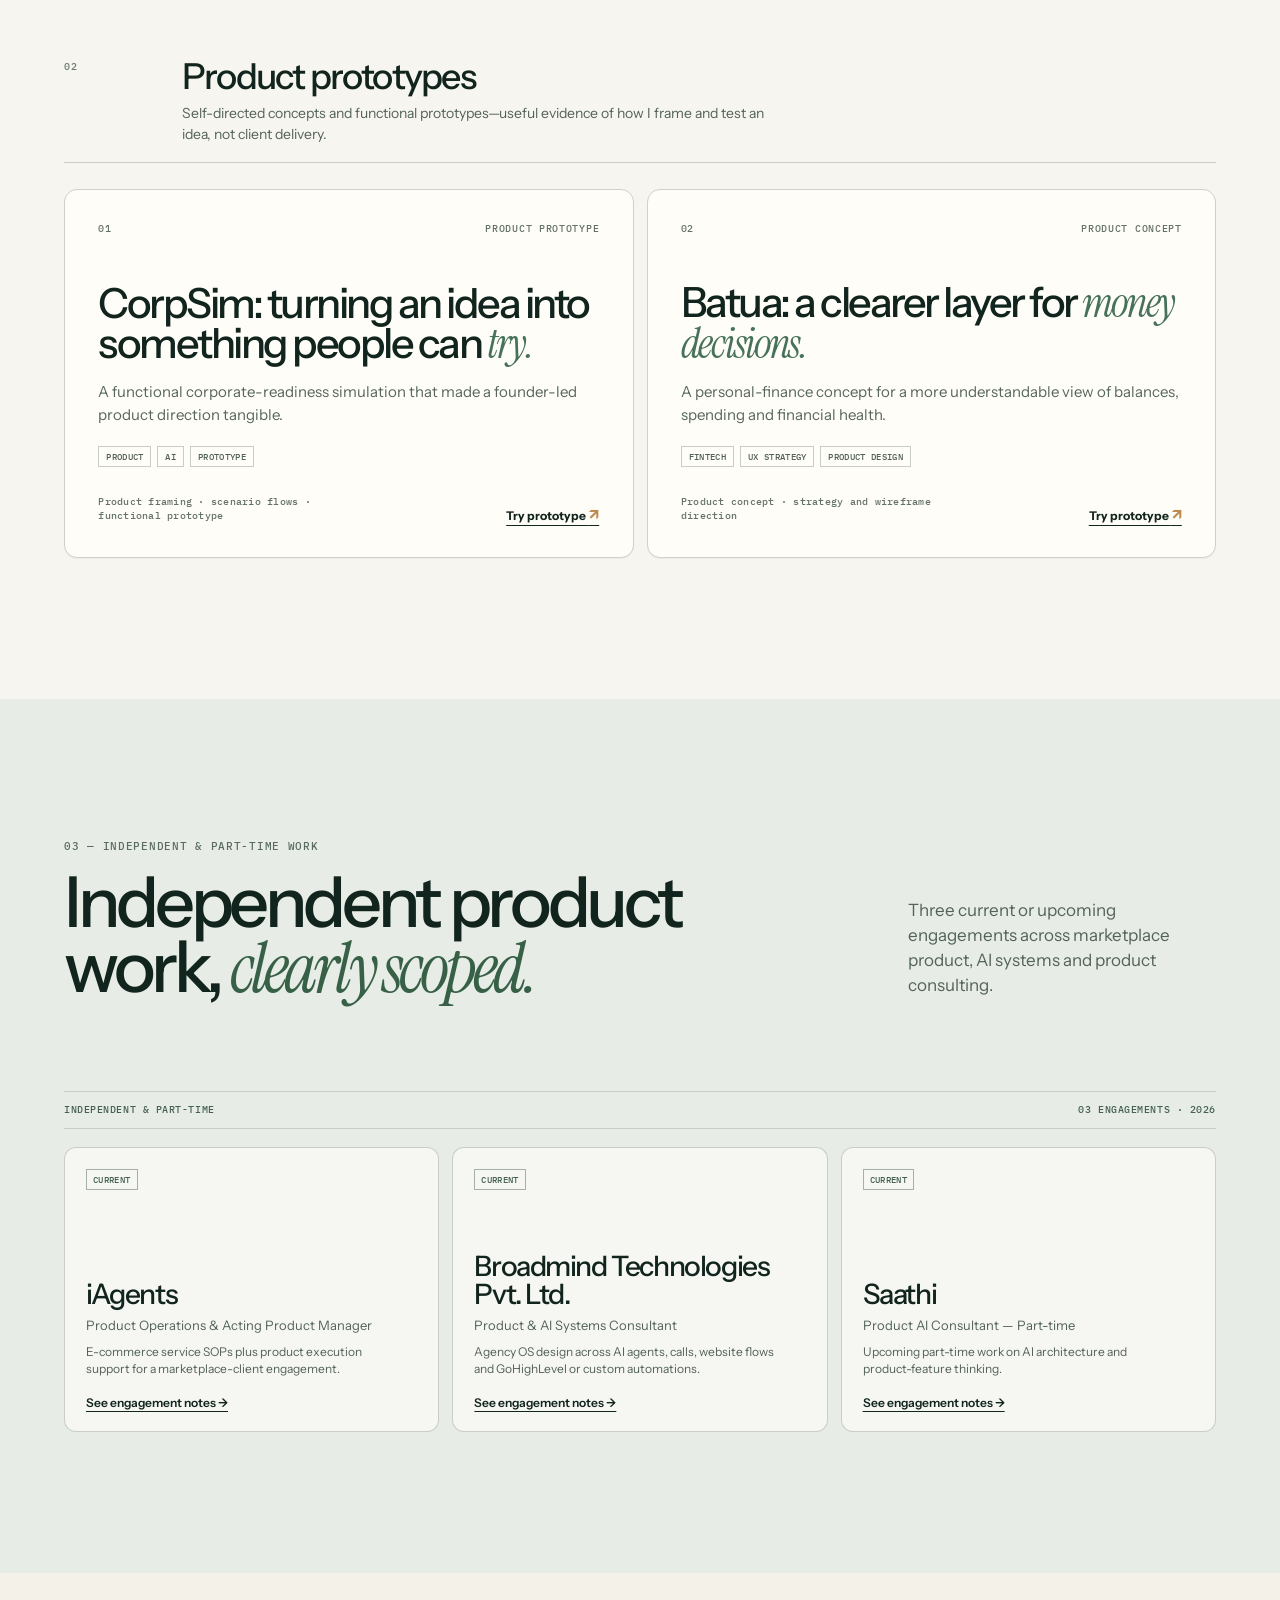
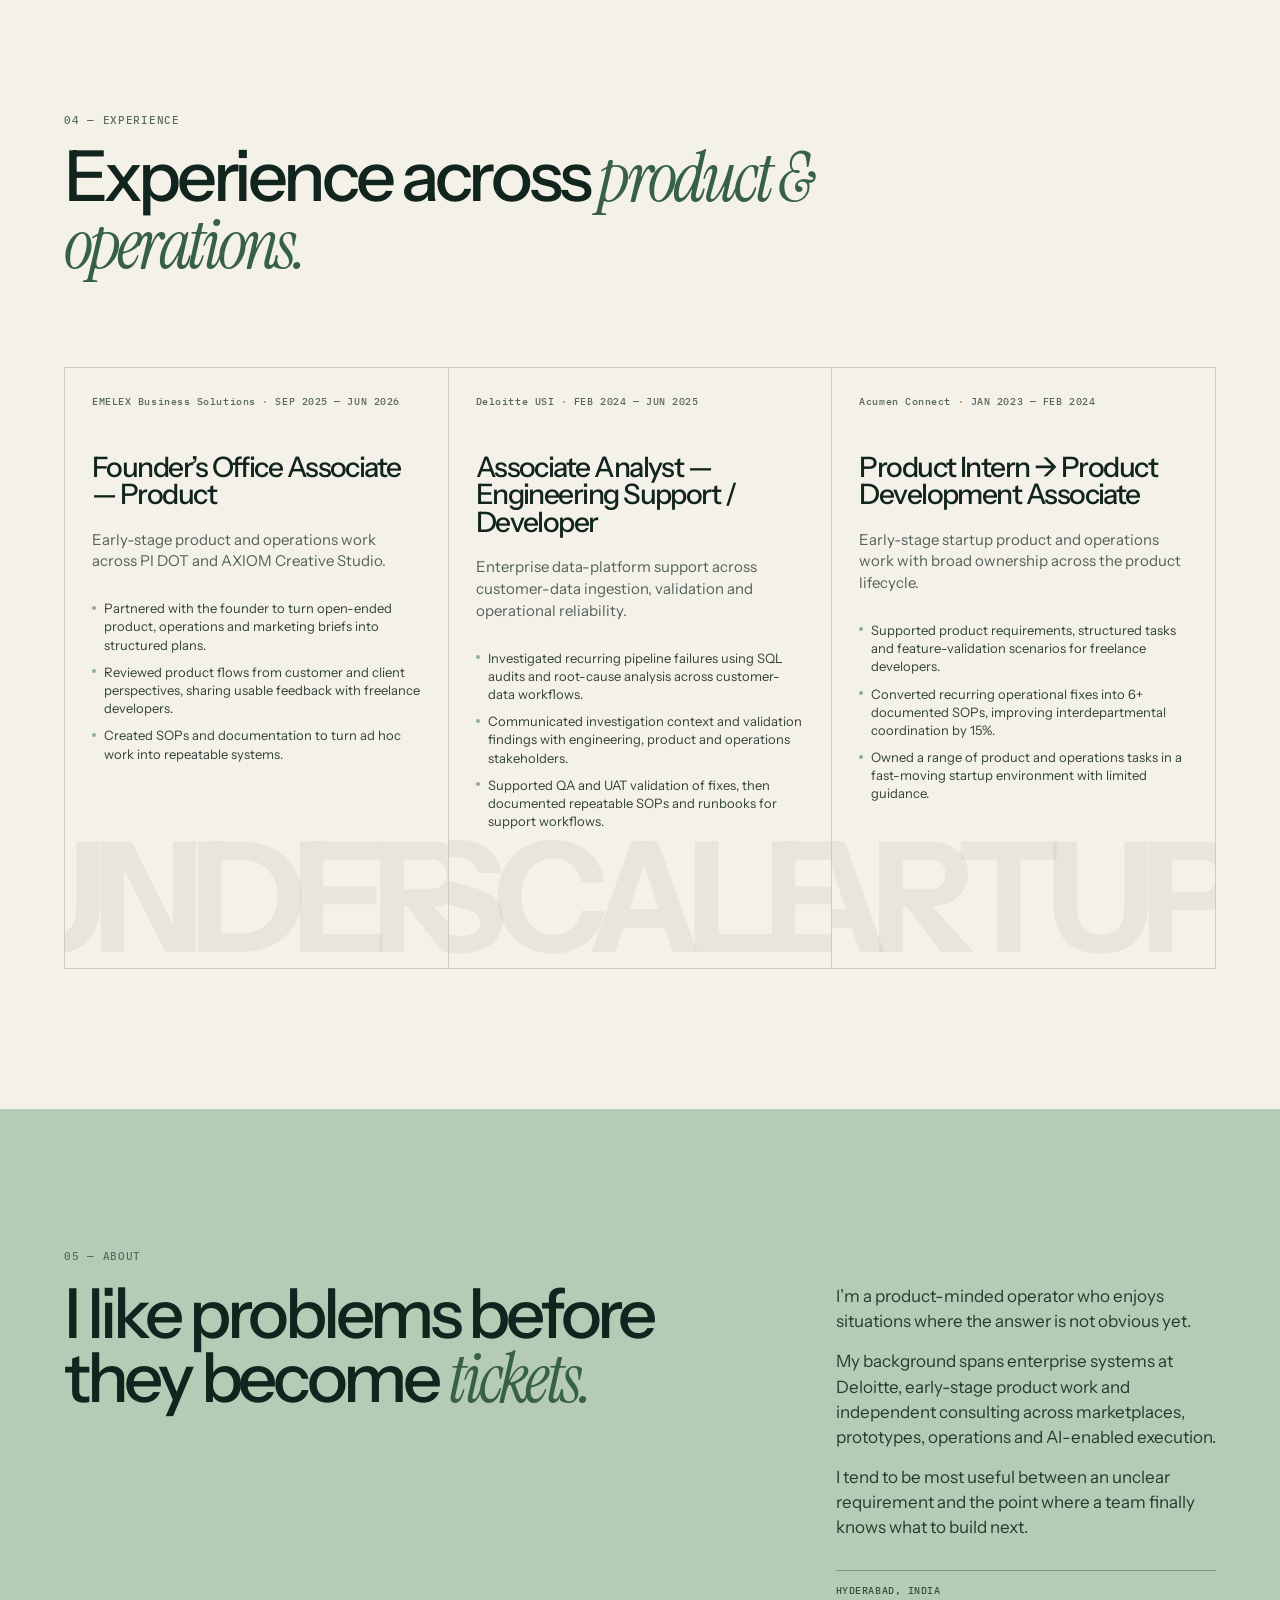
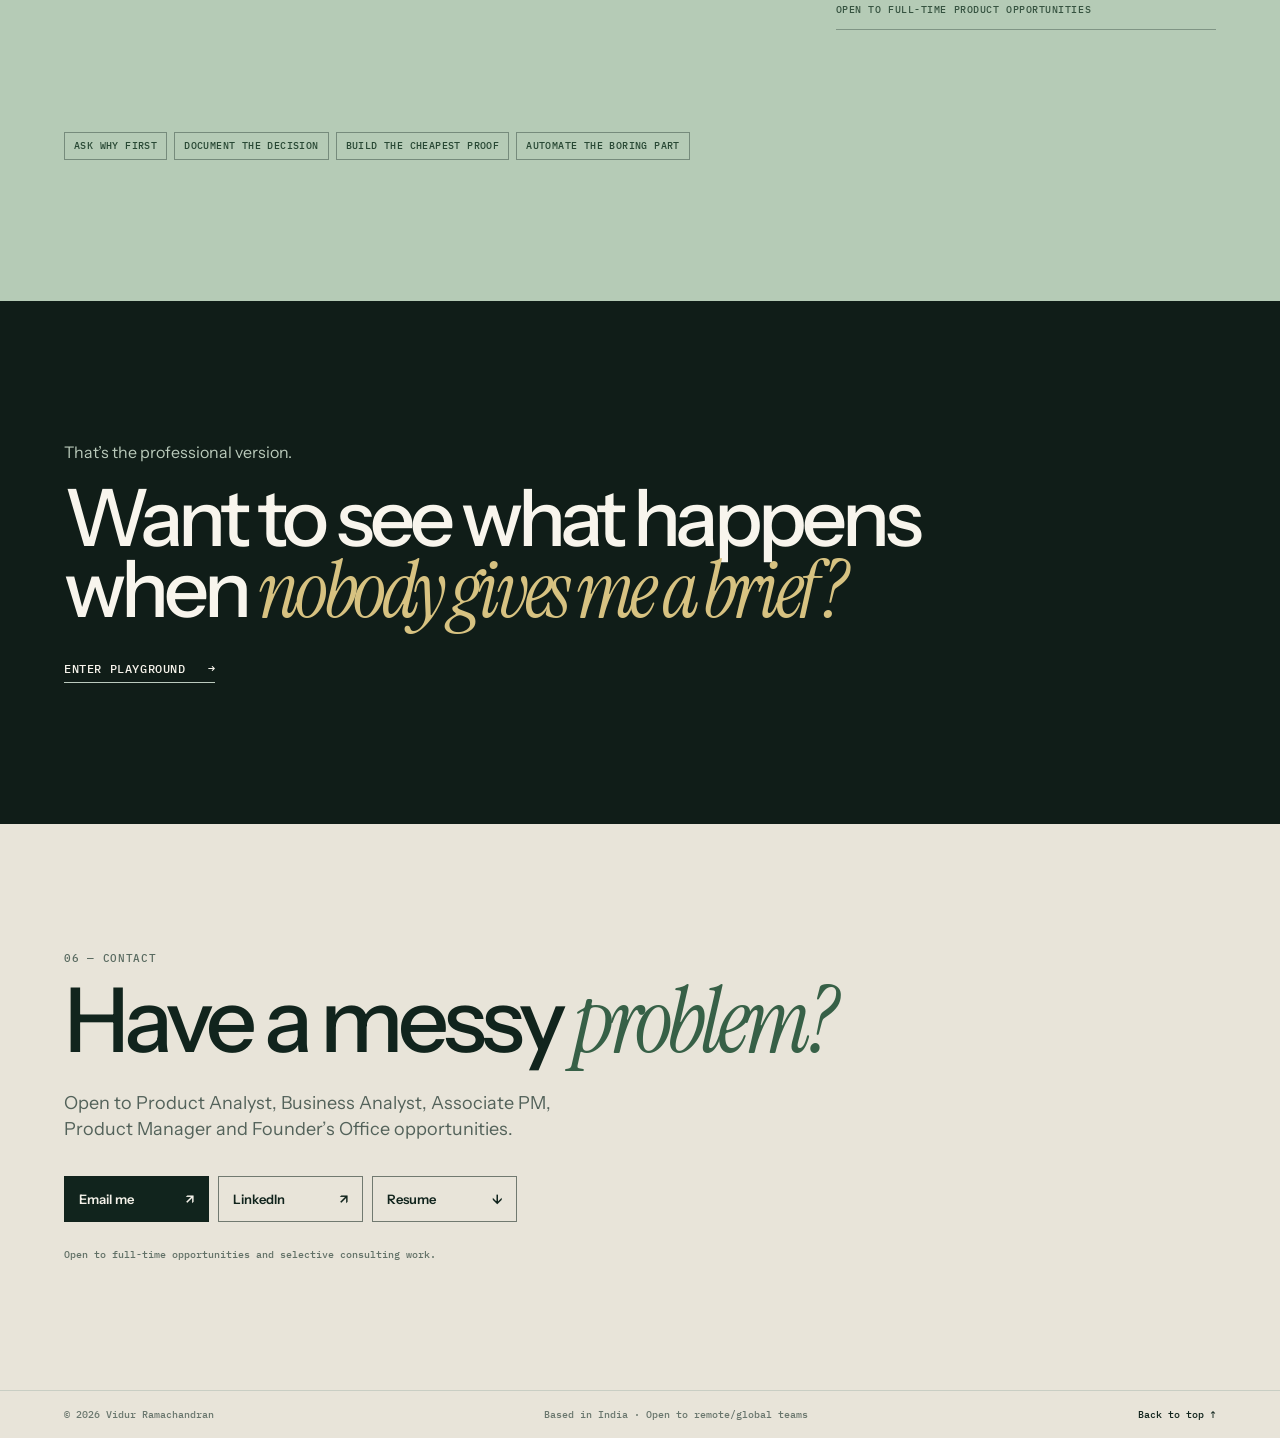
==== commit 5efb62f4: "Refresh professional portfolio and case study" ====
--- a/index.html
+++ b/index.html
@@ -3,31 +3,32 @@
 <head>
 <meta charset="UTF-8">
   <meta name="viewport" content="width=device-width, initial-scale=1.0">
-  <title>Vidur Ramachandran - Product Manager & Founder's Office Product</title>
+  <title>Vidur Ramachandran — Product Operations, Consulting & Founder’s Office</title>
   
   <!-- SEO Metadata -->
-  <meta name="description" content="Product-oriented founder's office operator building workflows, prototypes, documentation, automation systems, and proof-of-work product labs.">
+  <meta name="description" content="Portfolio of Vidur Ramachandran — product operations, founder’s office, business analysis, AI automation and product execution across Deloitte and early-stage teams.">
   <meta name="author" content="Vidur Ramachandran">
-  <meta name="keywords" content="Product Manager, Founder's Office, Product Operations, Workflow Design, MVP Builder, Automation, No-Code, AI Tools, Portfolio, Vidur Ramachandran, vidur.life">
+  <meta name="keywords" content="Product Operations, Founder's Office, Business Analysis, Product Execution, AI Automation, Portfolio, Vidur Ramachandran">
 
   <!-- Open Graph / Facebook -->
   <meta property="og:type" content="website">
-  <meta property="og:url" content="https://vidur.me/">
-  <meta property="og:title" content="Vidur Ramachandran - Product &amp; Founder's Office">
-  <meta property="og:description" content="Building the future of operational infrastructure through systems thinking and automation.">
-  <meta property="og:image" content="https://vidur.me/assets/og-preview.png">
+  <meta property="og:url" content="https://vidurbuilds.in/">
+  <meta property="og:title" content="Vidur Ramachandran — Product Operations, Consulting &amp; Founder’s Office">
+  <meta property="og:description" content="Product operations, founder’s office, business analysis, AI automation and product execution.">
+  <meta property="og:image" content="https://vidurbuilds.in/assets/og-preview.png">
 
   <!-- Twitter -->
   <meta property="twitter:card" content="summary_large_image">
-  <meta property="twitter:url" content="https://vidur.me/">
-  <meta property="twitter:title" content="Vidur Ramachandran - Product &amp; Founder's Office">
-  <meta property="twitter:description" content="Building the future of operational infrastructure through systems thinking and automation.">
-  <meta property="twitter:image" content="https://vidur.me/assets/og-preview.png">
+  <meta property="twitter:url" content="https://vidurbuilds.in/">
+  <meta property="twitter:title" content="Vidur Ramachandran — Product Operations, Consulting &amp; Founder’s Office">
+  <meta property="twitter:description" content="Product operations, founder’s office, business analysis, AI automation and product execution.">
+  <meta property="twitter:image" content="https://vidurbuilds.in/assets/og-preview.png">
 
   <link rel="icon" type="image/png" sizes="32x32" href="assets/fav-32.png">
 <link rel="icon" type="image/png" sizes="192x192" href="assets/fav-192.png">
 <link rel="apple-touch-icon" sizes="180x180" href="assets/apple-touch-icon.png">
 <link href="https://fonts.googleapis.com/css2?family=VT323&family=Space+Mono:wght@400;700&family=DM+Sans:ital,wght@0,300;0,400;0,500;1,300&display=swap" rel="stylesheet">
+<link href="https://fonts.googleapis.com/css2?family=IBM+Plex+Mono:wght@400;500&family=Instrument+Serif:ital@0;1&family=Instrument+Sans:ital,wght@0,400;0,500;0,600;0,700;1,400&display=swap" rel="stylesheet">
 
 <link rel="stylesheet" href="./styles/base.css">
 <link rel="stylesheet" href="./styles/layout.css">
@@ -44,11 +45,236 @@
 <link rel="stylesheet" href="./styles/animations.css">
 <link rel="stylesheet" href="./styles/generated-inline.css">
 <link rel="stylesheet" href="./styles/responsive.css">
+<link rel="stylesheet" href="./styles/professional.css">
+<link rel="stylesheet" href="./styles/finmonitor-case-study.css">
+
+<script>document.documentElement.classList.toggle('professional-document', !window.location.pathname.startsWith('/playground'));</script>
 
 <script defer src="https://cdn.vercel-insights.com/v1/speed-insights/script.js"></script>
 <script defer src="https://cdn.vercel-insights.com/v1/script.js"></script>
 </head>
 <body>
+
+<!-- ════════════════════ PROFESSIONAL PORTFOLIO ════════════════════ -->
+<template id="professionalPortfolioLegacy">
+  <nav class="pro-nav" aria-label="Professional portfolio navigation">
+    <a class="pro-wordmark" href="#top" aria-label="Vidur Ramachandran, top of page"><span>V</span> VIDUR RAMACHANDRAN</a>
+    <button class="pro-menu-toggle" type="button" aria-expanded="false" aria-controls="proNavLinks"><span></span><span></span></button>
+    <div class="pro-nav-content" id="proNavLinks">
+      <div class="pro-nav-links">
+        <a href="#work">Work</a>
+        <a href="#experience">Experience</a>
+        <a href="#about">About</a>
+        <a href="./assets/Vidur__CV.pdf" download="Vidur_Ramachandran_Resume.pdf">Resume</a>
+        <a href="#contact">Contact</a>
+      </div>
+      <div class="mode-switch" aria-label="Portfolio mode">
+        <a class="mode-choice is-active" href="/" aria-current="page"><strong>Professional</strong><small>Experience, outcomes &amp; case studies</small></a>
+        <a class="mode-choice" href="/playground"><strong>Playground</strong><small>Experiments, ideas &amp; interactive builds</small></a>
+      </div>
+    </div>
+  </nav>
+
+  <section class="pro-hero pro-section" id="top">
+    <div class="pro-hero-orbit orbit-one" aria-hidden="true"></div>
+    <div class="pro-hero-orbit orbit-two" aria-hidden="true"></div>
+    <p class="pro-eyebrow"><span></span> Product-minded operator · Based in India</p>
+    <div class="pro-hero-layout">
+      <div>
+        <p class="pro-kicker">VIDUR RAMACHANDRAN</p>
+        <h1>Product Operations <i>·</i><br>Founder’s Office</h1>
+      </div>
+      <div class="pro-hero-summary">
+        <p>I turn ambiguous product and business problems into structured workflows, prototypes and systems.</p>
+        <p class="pro-fine-print">Experience across Deloitte and early-stage teams spanning enterprise data systems, product operations, research, automation and AI-assisted execution.</p>
+        <div class="pro-actions">
+          <a class="pro-button pro-button-primary" href="#work">View case studies <span>↘</span></a>
+          <a class="pro-button pro-button-secondary" href="./assets/Vidur__CV.pdf" download="Vidur_Ramachandran_Resume.pdf">Download resume <span>↓</span></a>
+        </div>
+        <a class="pro-text-link" href="https://in.linkedin.com/in/vidurr" target="_blank" rel="noopener noreferrer">LinkedIn <span>↗</span></a>
+      </div>
+    </div>
+    <div class="pro-hero-foot">
+      <span>Scroll to see the work</span><span aria-hidden="true">↓</span>
+      <span class="pro-hero-statement">Clarity in the messy middle.</span>
+    </div>
+  </section>
+
+  <section class="pro-proof" aria-label="Selected credibility metrics">
+    <div class="pro-proof-item"><strong>18M+</strong><span>records analysed across enterprise data workflows</span></div>
+    <div class="pro-proof-item"><strong>28%</strong><span>faster incident resolution through investigation and runbooks</span></div>
+    <div class="pro-proof-item"><strong>Deloitte USI</strong><span>enterprise systems experience</span></div>
+    <div class="pro-proof-item"><strong>Multiple</strong><span>working product and automation prototypes</span></div>
+  </section>
+
+  <section class="pro-section pro-value-section" id="value">
+    <div class="pro-section-heading">
+      <p class="pro-eyebrow"><span></span> 01 — Focus</p>
+      <h2>Where I create value.</h2>
+    </div>
+    <div class="pro-value-grid">
+      <article class="pro-value-card"><span>01</span><h3>Product Operations</h3><p>Turning ambiguous processes into structured workflows, requirements, SOPs and measurable systems.</p></article>
+      <article class="pro-value-card"><span>02</span><h3>Founder’s Office</h3><p>Researching problems, evaluating opportunities and moving cross-functional initiatives from ambiguity toward execution.</p></article>
+      <article class="pro-value-card"><span>03</span><h3>Product &amp; AI Execution</h3><p>Using prototypes, automation and AI tools to validate ideas and accelerate product work.</p></article>
+    </div>
+  </section>
+
+  <section class="pro-section pro-work-section" id="work">
+    <div class="pro-section-heading pro-heading-split">
+      <div><p class="pro-eyebrow"><span></span> 02 — Selected work</p><h2>Evidence, not a feature dump.</h2></div>
+      <p>Three projects that show how I investigate, structure and execute work across very different environments.</p>
+    </div>
+
+    <div class="pro-case-list">
+      <article class="pro-case-card" id="deloitte">
+        <div class="pro-case-top"><p class="pro-case-number">01</p><div class="pro-case-title"><p>DELOITTE USI · ENTERPRISE DATA SYSTEMS</p><h3>Improving the investigation flow for recurring pipeline failures.</h3></div><span class="pro-status">Enterprise work</span></div>
+        <div class="pro-case-snapshot"><p><b>Context</b> Supported enterprise customer-data workflows in Adobe Experience Platform.</p><p><b>Outcome</b> Contributed to a 28% reduction in average incident-resolution time.</p></div>
+        <details class="pro-case-detail"><summary><span>Read case study</span><span class="pro-detail-icon">+</span></summary><div class="pro-case-detail-grid">
+          <div><p class="pro-detail-label">Problem</p><p>Recurring ingestion and transformation failures were slow to isolate across large, interdependent data workflows.</p></div>
+          <div><p class="pro-detail-label">My role</p><p>Associate Analyst supporting investigation, data validation, failure-pattern analysis and operational documentation.</p></div>
+          <div><p class="pro-detail-label">What I did</p><p>Used SQL-based audits to trace schema mismatches, null propagation and upstream delays across datasets of up to 18M+ records; mapped recurring issues and documented clear runbooks.</p></div>
+          <div><p class="pro-detail-label">Key decision</p><p>Prioritised repeatable investigation paths over one-off fixes, so common failures could be identified and handed off more consistently.</p></div>
+          <div><p class="pro-detail-label">Execution</p><p>SQL investigations · validation checks · failure-pattern review · SOPs and runbooks.</p></div>
+          <div><p class="pro-detail-label">What I learned</p><p>At enterprise scale, reliable documentation and shared diagnostic logic are as important as finding the immediate cause.</p></div>
+        </div></details>
+      </article>
+
+      <article class="pro-case-card" id="corpsim">
+        <div class="pro-case-top"><p class="pro-case-number">02</p><div class="pro-case-title"><p>CORPSIM AI · PRODUCT PROTOTYPE</p><h3>Making a founder’s corporate-readiness idea tangible.</h3></div><span class="pro-status pro-status-warm">Functional prototype</span></div>
+        <div class="pro-case-snapshot"><p><b>Context</b> An exploration of AI-native practice for first-time corporate professionals.</p><p><b>Outcome</b> A functional prototype used to communicate the product direction.</p></div>
+        <details class="pro-case-detail"><summary><span>Read case study</span><span class="pro-detail-icon">+</span></summary><div class="pro-case-detail-grid">
+          <div><p class="pro-detail-label">Problem</p><p>Corporate readiness is difficult to demonstrate through static content or a résumé; people need a place to practise judgement under realistic constraints.</p></div>
+          <div><p class="pro-detail-label">My role</p><p>Translated a founder-led direction into product framing, scenario flows, a functional prototype and a future architecture proposal.</p></div>
+          <div><p class="pro-detail-label">What I did</p><p>Mapped the user experience from a virtual first day through scenario decisions and feedback; defined the scorecard logic and built a prototype to make it testable.</p></div>
+          <div><p class="pro-detail-label">Key decision</p><p>Started with a constrained, explainable simulation rather than promising a broad training platform before validating the core experience.</p></div>
+          <div><p class="pro-detail-label">Execution</p><p>Product framing · workflow design · prototype · interaction flows · proposed production architecture for future implementation.</p></div>
+          <div><p class="pro-detail-label">What I learned</p><p>A prototype is most useful when it clarifies what should be built next—not when it is presented as production infrastructure.</p></div>
+        </div><a class="pro-inline-link" href="https://corp-sim-zeta.vercel.app/" target="_blank" rel="noopener noreferrer">Open the functional prototype ↗</a></details>
+      </article>
+
+      <article class="pro-case-card" id="automation">
+        <div class="pro-case-top"><p class="pro-case-number">03</p><div class="pro-case-title"><p>TRANSACTION MONITORING · AUTOMATION PROTOTYPE</p><h3>Bringing exception checks forward in a reporting workflow.</h3></div><span class="pro-status pro-status-warm">Functional prototype</span></div>
+        <div class="pro-case-snapshot"><p><b>Context</b> A self-directed monitoring workflow for data-quality checks before reporting.</p><p><b>Outcome</b> A reusable prototype that surfaces rule-based exceptions earlier.</p></div>
+        <details class="pro-case-detail"><summary><span>Read case study</span><span class="pro-detail-icon">+</span></summary><div class="pro-case-detail-grid">
+          <div><p class="pro-detail-label">Problem</p><p>Manual review before compliance reporting creates bottlenecks and makes it easier for inconsistent records to travel downstream.</p></div>
+          <div><p class="pro-detail-label">My role</p><p>Designed and built the prototype’s workflow, exception rules and reporting logic.</p></div>
+          <div><p class="pro-detail-label">What I did</p><p>Created Python and SQL-based validation checks that flag records outside defined thresholds, including handling for missing values and empty datasets.</p></div>
+          <div><p class="pro-detail-label">Key decision</p><p>Used simple, inspectable rule-based logic first so analysts can understand why a record is flagged.</p></div>
+          <div><p class="pro-detail-label">Execution</p><p>Python · SQL · anomaly rules · exception logic · daily summary output.</p></div>
+          <div><p class="pro-detail-label">What I learned</p><p>Useful automation starts with a clear operational decision—not an elaborate model.</p></div>
+        </div></details>
+      </article>
+    </div>
+  </section>
+
+  <section class="pro-section pro-experience-section" id="experience">
+    <div class="pro-section-heading"><p class="pro-eyebrow"><span></span> 03 — Experience</p><h2>Built in different operating environments.</h2></div>
+    <ol class="pro-timeline">
+      <li><div class="pro-timeline-date">Sep 2025 — Jun 2026</div><div class="pro-timeline-role"><p>EMELEX BUSINESS SOLUTIONS PVT LTD</p><h3>Founder’s Office Associate — Product</h3><p class="pro-role-context">Early-stage product and operations work across PI DOT and AXIOM Creative Studio.</p><ul><li>Partnered with the founder to structure product, operations and marketing plans from open-ended briefs.</li><li>Reviewed product flows from a customer and client perspective, sharing feedback with freelance developers.</li><li>Created SOPs and documentation to turn ad hoc work into repeatable systems.</li></ul></div></li>
+      <li><div class="pro-timeline-date">Feb 2024 — Jun 2025</div><div class="pro-timeline-role"><p>DELOITTE USI</p><h3>Associate Analyst — Engineering Support / Developer</h3><p class="pro-role-context">Enterprise data-platform support across customer data ingestion, validation and operational reliability.</p><ul><li>Investigated recurring pipeline failures using SQL audits and root-cause analysis.</li><li>Validated large datasets and identified schema mismatches and inconsistencies affecting downstream workflows.</li><li>Created SOPs and runbooks for support and QA processes.</li></ul></div></li>
+      <li><div class="pro-timeline-date">Jan 2023 — Feb 2024</div><div class="pro-timeline-role"><p>ACUMEN CONNECT</p><h3>Product Intern → Product Development Associate</h3><p class="pro-role-context">Startup product and operations role with broad ownership across the product lifecycle.</p><ul><li>Supported product requirements, feature validation and process documentation.</li><li>Improved internal workflows through SOP creation and cross-functional coordination.</li><li>Owned a range of product and operational tasks in a fast-moving environment.</li></ul></div></li>
+    </ol>
+  </section>
+
+  <section class="pro-section pro-experiments-section" id="experiments">
+    <div class="pro-section-heading pro-heading-split"><div><p class="pro-eyebrow"><span></span> 04 — Additional work</p><h2>More work, clearly labelled.</h2></div><p>Explorations, client work and concepts. Each is explicit about where it stands.</p></div>
+    <div class="pro-experiment-grid">
+      <a href="/playground" class="pro-experiment-card"><span class="pro-status pro-status-green">Functional prototype</span><h3>Transaction Monitoring</h3><p>Rule-based data-quality checks and exception logic for a reporting workflow.</p><span>See the prototype notes ↗</span></a>
+      <a href="https://saathi-prd.vercel.app/" target="_blank" rel="noopener noreferrer" class="pro-experiment-card"><span class="pro-status">Case study</span><h3>Saathi</h3><p>An interview case study exploring product improvements for an existing finance product.</p><span>View case study ↗</span></a>
+      <a href="/playground" class="pro-experiment-card"><span class="pro-status pro-status-muted">Concept</span><h3>Validate Your Idea</h3><p>An AI-assisted idea-research concept; not presented as a live multi-source product.</p><span>See in Playground ↗</span></a>
+      <a href="/playground" class="pro-experiment-card"><span class="pro-status pro-status-muted">Concept</span><h3>ClinicBot</h3><p>A clinic follow-up automation concept for reminders, triage and escalation.</p><span>See in Playground ↗</span></a>
+    </div>
+    <p class="pro-playground-invite">Want the less serious version? <a href="/playground">Enter Playground <span>→</span></a></p>
+  </section>
+
+  <section class="pro-section pro-about-section" id="about">
+    <p class="pro-eyebrow"><span></span> 05 — About</p>
+    <div class="pro-about-layout"><h2>I enjoy turning messy problems into structured systems.</h2><div><p>I’m a product-minded operator who enjoys turning messy problems into structured systems.</p><p>My experience spans enterprise environments at Deloitte and early-stage teams, where I’ve worked across analysis, product operations, workflows, prototypes, documentation and AI-enabled execution.</p><p>I’m particularly effective where the problem is not completely defined yet and someone needs to research it, structure it and move it toward execution.</p><div class="pro-tools"><span>Data &amp; Analysis<br><b>SQL, Python, Excel</b></span><span>Product &amp; Prototyping<br><b>Figma, AI coding tools, rapid prototyping</b></span><span>Automation<br><b>APIs, workflow automation, AI agents</b></span></div></div></div>
+  </section>
+
+  <section class="pro-contact" id="contact">
+    <p class="pro-eyebrow"><span></span> 06 — Contact</p>
+    <h2>Let’s build something useful.</h2>
+    <p>Interested in Product Operations, Founder’s Office, Product and business-analysis opportunities.</p>
+    <div class="pro-contact-actions"><a href="mailto:vidur2002@gmail.com">Email <span>↗</span></a><a href="https://in.linkedin.com/in/vidurr" target="_blank" rel="noopener noreferrer">LinkedIn <span>↗</span></a><a href="./assets/Vidur__CV.pdf" download="Vidur_Ramachandran_Resume.pdf">Resume <span>↓</span></a></div>
+  </section>
+
+  <footer class="pro-footer"><span>© 2026 Vidur Ramachandran</span><span>Based in India · Open to remote/global teams</span><a href="#top">Back to top ↑</a></footer>
+</template>
+
+<!-- ════════════════════ PROFESSIONAL V2 ════════════════════ -->
+<main class="pro-portfolio pro-v2" id="professionalPortfolio">
+  <div class="pro-scroll-progress" aria-hidden="true"><span></span></div>
+  <div class="pro-mode-wash" aria-hidden="true"></div>
+  <div class="pro-project-cursor" aria-hidden="true">VIEW →</div>
+
+  <nav class="pro-nav" aria-label="Professional portfolio navigation">
+    <a class="pro-wordmark" href="#top" aria-label="Vidur Ramachandran, top of page"><span>V</span><b>VIDUR</b> RAMACHANDRAN</a>
+    <button class="pro-menu-toggle" type="button" aria-expanded="false" aria-controls="proNavLinks" aria-label="Open navigation"><span></span><span></span></button>
+    <div class="pro-nav-content" id="proNavLinks">
+      <div class="pro-nav-links"><a href="#work">Work</a><a href="#experience">Experience</a><a href="#about">About</a><a href="./assets/Vidur__CV.pdf" download="Vidur_Ramachandran_Resume.pdf">Resume</a><a href="#contact">Contact</a></div>
+      <a class="pro-mode-link pro-playground-link" href="/playground"><span>Professional</span><i></i><span>Playground ↗</span></a>
+    </div>
+  </nav>
+
+  <section class="pro-hero pro-section" id="top">
+    <div class="pro-hero-grid">
+      <div class="pro-hero-copy pro-reveal">
+        <p class="pro-eyebrow">PRODUCT · OPERATIONS · SYSTEMS</p>
+        <h1>I turn messy problems into <em>things people can actually use.</em></h1>
+        <p class="pro-hero-description">I work across product, operations and early-stage execution — turning open-ended requirements into workflows, prototypes, documentation and usable product direction.</p>
+        <p class="pro-positioning">Product Operations <span>·</span> Product Consulting <span>·</span> Founder’s Office</p>
+        <p class="pro-credibility">Deloitte USI <i>→</i> Startups <i>→</i> Independent Product Work</p>
+        <div class="pro-actions"><a class="pro-button pro-button-primary" href="#work">View selected work <span>↘</span></a><a class="pro-button pro-button-secondary" href="./assets/Vidur__CV.pdf" download="Vidur_Ramachandran_Resume.pdf">Resume <span>↓</span></a></div>
+        <a class="pro-text-link" href="https://in.linkedin.com/in/vidurr" target="_blank" rel="noopener noreferrer">LinkedIn ↗</a>
+      </div>
+      <figure class="pro-portrait-stage pro-reveal" id="portraitStage">
+        <div class="pro-portrait-placeholder" id="portraitTarget" role="img" aria-label="Portrait space reserved for Vidur Ramachandran"><span>PORTRAIT<br>TO BE ADDED</span></div>
+        <figcaption class="pro-portrait-notes"><span>VIDUR RAMACHANDRAN</span><span>HYDERABAD, INDIA</span><span>PRODUCT / OPERATIONS</span></figcaption>
+        <button class="pro-currently-building" type="button" aria-expanded="false" aria-controls="nowPanel">CURRENTLY BUILDING <b>↗</b></button>
+        <div class="pro-now-panel" id="nowPanel" hidden><button class="pro-popover-close" type="button" aria-label="Close current work panel">×</button><p class="pro-detail-label">Right now</p><ul><li><b>Marketplace</b><span>Client project with iAgents</span></li><li><b>Product management</b><span>App + web engagement</span></li><li><b>Prototypes</b><span>Broadmind Technologies</span></li><li><b data-saathi-hero-status>Starting Sep ’26</b><span>Saathi — Product Consultant</span></li></ul><a href="#contact">Open to the right full-time product role →</a></div>
+      </figure>
+    </div>
+    <div class="pro-hero-bottom"><div class="pro-phrase-rotator"><span>From ambiguity →</span><strong aria-live="polite">structure</strong></div><span>OPEN TO FULL-TIME PRODUCT OPPORTUNITIES</span><span>01 / 10</span></div>
+  </section>
+
+  <section class="pro-proof pro-section" aria-label="Selected credibility proof">
+    <button class="pro-proof-item" type="button" data-proof="records" aria-expanded="false"><strong>18M+ <i>↗</i></strong><span>records analysed<br>Enterprise data investigation</span></button>
+    <button class="pro-proof-item" type="button" data-proof="resolution" aria-expanded="false"><strong>28% <i>↗</i></strong><span>improvement<br>Incident-resolution workflow</span></button>
+    <div class="pro-proof-item pro-proof-context"><strong>Deloitte USI <i>→</i> early-stage teams</strong><span>Two very different operating environments.</span></div>
+    <div class="pro-proof-popover" id="proofPopover" hidden role="status"></div>
+  </section>
+
+  <section class="pro-section pro-method-section" id="method">
+    <div class="pro-section-heading pro-reveal"><p class="pro-eyebrow">01 — HOW I WORK</p><h2>How I move a problem <em>forward.</em></h2></div>
+    <div class="pro-method-grid">
+      <article class="pro-method-card is-open"><button class="pro-method-trigger" type="button" aria-expanded="true"><span>01</span><span class="pro-method-arrow">↘</span><p>FIND THE MESS</p><h3>Research &amp;<br>understand</h3></button><div class="pro-method-detail"><p>Before proposing a solution, understand the user, workflow, business requirement or system.</p><div><span>Research</span><span>Stakeholder understanding</span><span>Analysis</span><span>Problem framing</span></div><small>Example: A failure pattern before a fix.</small></div></article>
+      <article class="pro-method-card"><button class="pro-method-trigger" type="button" aria-expanded="false"><span>02</span><span class="pro-method-arrow">↘</span><p>CREATE STRUCTURE</p><h3>Turn ambiguity into<br><em>something actionable</em></h3></button><div class="pro-method-detail"><p>Founder brief <b>→</b> workflow <b>→</b> product requirements <b>→</b> prototype.</p><div><span>Requirements</span><span>Product flows</span><span>Documentation</span><span>Prioritisation</span></div><small>Artifact: SOPs, flows and action plans.</small></div></article>
+      <article class="pro-method-card"><button class="pro-method-trigger" type="button" aria-expanded="false"><span>03</span><span class="pro-method-arrow">↘</span><p>MAKE IT TANGIBLE</p><h3>Prototype, test &amp;<br>move to execution</h3></button><div class="pro-method-detail"><p>Use the lightest useful proof to make decisions and move product work forward.</p><div><span>Prototypes</span><span>Product feedback</span><span>Automation</span><span>Testing</span></div><small>Artifact: A functional prototype, not a promise.</small></div></article>
+    </div>
+  </section>
+
+  <section class="pro-section pro-selected-work" id="work">
+    <div class="pro-section-heading pro-heading-split pro-reveal"><div><p class="pro-eyebrow">02 — SELECTED WORK</p><h2>Proof lives in the <em>details.</em></h2></div><p>Three examples of taking a system, idea or workflow and making the next decision clearer.</p></div>
+    <div class="pro-projects">
+      <article class="pro-project pro-project-deloitte"><div class="pro-project-copy"><p class="pro-project-number">01 / ENTERPRISE WORK</p><h3>Finding the failure hidden inside <em>18M+ records.</em></h3><div class="pro-tags"><span>ENTERPRISE</span><span>DATA</span><span>INVESTIGATION</span></div><p>Enterprise data investigation across customer-data workflows at Deloitte USI.</p><p class="pro-project-outcome">Contributed to a <b>28% improvement</b> in average incident-resolution time.</p><div class="pro-project-actions"><button type="button" class="pro-project-link" data-quick-view="deloitte">Quick view <b>+</b></button><button type="button" class="pro-project-link" data-quick-view="deloitte">Explore case notes →</button></div></div><button class="pro-project-visual pro-data-visual" type="button" data-quick-view="deloitte" aria-label="Quick view Deloitte enterprise case study"><span class="pro-annotation a-one">18M+ RECORDS →</span><span class="pro-annotation a-two">ANONYMISED SYSTEM MAP</span><div class="pro-data-node node-a">INGEST</div><div class="pro-data-node node-b">VALIDATE</div><div class="pro-data-node node-c">INVESTIGATE</div><div class="pro-data-node node-d">RESOLVE</div><i></i><i></i><i></i></button></article>
+      <article class="pro-project pro-project-corpsim"><button class="pro-project-visual pro-corpsim-visual" type="button" data-quick-view="corpsim" aria-label="Quick view CorpSim functional prototype"><span class="pro-annotation a-one">FUNCTIONAL PROTOTYPE →</span><div class="pro-corpsim-window"><div><b>CorpSim</b><span>SIMULATION 01</span></div><p>New message from<br><strong>your manager.</strong></p><section><span>Assess the context</span><span>Choose your response</span><span>See the consequence</span></section></div><span class="pro-annotation a-two">IMPLEMENTED EXPERIENCE</span></button><div class="pro-project-copy"><p class="pro-project-number">02 / PRODUCT PROTOTYPE</p><h3>Turning an open-ended idea into something people could <em>actually try.</em></h3><div class="pro-tags"><span>PRODUCT</span><span>AI</span><span>FUNCTIONAL PROTOTYPE</span></div><p>A functional product prototype that made a founder-led corporate-readiness idea easier to explore and discuss.</p><p class="pro-project-note"><b>Implemented:</b> product framing, flows and prototype. <b>Proposed:</b> production architecture.</p><div class="pro-project-actions"><a class="pro-project-link" href="https://corp-sim-zeta.vercel.app/" target="_blank" rel="noopener noreferrer">Try prototype ↗</a><button type="button" class="pro-project-link" data-quick-view="corpsim">Explore case notes →</button></div></div></article>
+      <article class="pro-project pro-project-automation"><div class="pro-project-copy"><p class="pro-project-number">03 / FUNCTIONAL PROTOTYPE</p><h3>Moving the exception check <em>earlier.</em></h3><div class="pro-tags"><span>PYTHON</span><span>SQL</span><span>AUTOMATION</span></div><p>A rule-based transaction-monitoring prototype that surfaces data-quality exceptions before reporting.</p><p class="pro-project-note"><b>Functional prototype:</b> validation and exception logic. <b>Not claimed:</b> deployed production monitoring.</p><div class="pro-project-actions"><button type="button" class="pro-project-link" data-quick-view="automation">Quick view <b>+</b></button><button type="button" class="pro-project-link" data-quick-view="automation">Explore case notes →</button></div></div><button class="pro-project-visual pro-automation-visual" type="button" data-quick-view="automation" aria-label="Quick view transaction monitoring prototype"><span class="pro-annotation a-one">RULE-BASED CHECKS →</span><div class="pro-automation-report"><header><span>VALIDATION RUN / PROTOTYPE</span><b>REVIEW QUEUE</b></header><div><span>Missing values</span><strong>FLAG</strong></div><div><span>Threshold exceptions</span><strong>FLAG</strong></div><div><span>Schema conflicts</span><strong>FLAG</strong></div><footer>EXCEPTIONS ROUTED FOR REVIEW →</footer></div><span class="pro-annotation a-two">FUNCTIONAL PROTOTYPE</span></button></article>
+    </div>
+  </section>
+
+  <section class="pro-section pro-current-work" id="current-work"><div class="pro-section-heading pro-heading-split pro-reveal"><div><p class="pro-eyebrow">CURRENTLY — 2026</p><h2>Several products.<br>One common job: <em>make the unclear clearer.</em></h2></div><p>I currently work across a small set of independent product engagements while exploring my next full-time role.</p></div><div class="pro-consultant-rail"><span>INDEPENDENT PRODUCT CONSULTANT</span><span>PARALLEL ENGAGEMENTS ↓</span></div><div class="pro-current-grid" id="currentEngagementGrid"></div></section>
+
+  <section class="pro-section pro-experience-section" id="experience"><div class="pro-section-heading pro-reveal"><p class="pro-eyebrow">04 — EXPERIENCE</p><h2>Deloitte taught me <em>scale.</em><br>Startups taught me <em>ambiguity.</em></h2></div><div class="pro-history-list"><article class="pro-history-card pro-history-deloitte"><span class="pro-history-word" aria-hidden="true">SCALE</span><p>DELOITTE USI <span>·</span> FEB 2024 — JUN 2025</p><h3>Associate Analyst — Engineering Support / Developer</h3><p class="pro-history-context">Enterprise data-platform support across customer-data ingestion, validation and operational reliability.</p><ul><li>Investigated recurring pipeline failures using SQL audits and root-cause analysis.</li><li>Validated large datasets and identified schema mismatches affecting downstream workflows.</li><li>Created SOPs and runbooks for support and QA processes.</li></ul><button class="pro-history-link" type="button" data-quick-view="deloitte">Explore enterprise case notes →</button></article><article class="pro-history-card pro-history-startup"><span class="pro-history-word" aria-hidden="true">AMBIGUITY</span><p>EMELEX BUSINESS SOLUTIONS <span>·</span> SEP 2025 — JUN 2026</p><h3>Founder’s Office Associate — Product</h3><p class="pro-history-context">Early-stage product and operations work across PI DOT and AXIOM Creative Studio.</p><ul><li>Partnered with the founder to structure product, operations and marketing plans from open-ended briefs.</li><li>Reviewed product flows from a customer and client perspective for freelance developers.</li><li>Created SOPs and documentation to turn ad hoc work into repeatable systems.</li></ul><p class="pro-history-foot">Earlier: Acumen Connect — Product Intern → Product Development Associate, Jan 2023 — Feb 2024.</p></article></div></section>
+
+  <section class="pro-section pro-about-section" id="about"><div class="pro-about-grid"><div class="pro-reveal"><p class="pro-eyebrow">05 — ABOUT</p><h2>I like problems before they become <em>tickets.</em></h2></div><div class="pro-about-copy"><p>I’m a product-minded operator who enjoys situations where the answer is not obvious yet.</p><p>My background spans enterprise systems at Deloitte, early-stage product work and independent consulting across marketplaces, prototypes, operations and AI-enabled execution.</p><p>I tend to be most useful between an unclear requirement and the point where a team finally knows what to build next.</p><div class="pro-about-location"><span>HYDERABAD, INDIA</span><span>OPEN TO FULL-TIME PRODUCT OPPORTUNITIES</span></div></div></div><div class="pro-working-style"><span>ASK WHY FIRST</span><span>DOCUMENT THE DECISION</span><span>BUILD THE CHEAPEST PROOF</span><span>AUTOMATE THE BORING PART</span></div></section>
+
+  <section class="pro-playground-invitation"><p>That’s the professional version.</p><h2>Want to see what happens when <em>nobody gives me a brief?</em></h2><a class="pro-playground-link" href="/playground">ENTER PLAYGROUND <span>→</span></a></section>
+  <section class="pro-contact" id="contact"><p class="pro-eyebrow">06 — CONTACT</p><h2>Have a messy <em>problem?</em></h2><p>Product, operations, founder’s office or an idea that needs turning into something tangible.</p><div class="pro-contact-actions"><a href="mailto:vidur2002@gmail.com">Email me <span>↗</span></a><a href="https://in.linkedin.com/in/vidurr" target="_blank" rel="noopener noreferrer">LinkedIn <span>↗</span></a><a href="./assets/Vidur__CV.pdf" download="Vidur_Ramachandran_Resume.pdf">Resume <span>↓</span></a></div><small>Open to full-time opportunities and selective consulting work.</small></section>
+  <footer class="pro-footer"><span>© 2026 Vidur Ramachandran</span><span>Based in India · Open to remote/global teams</span><a href="#top">Back to top ↑</a></footer>
+
+  <div class="pro-modal" id="proModal" hidden><div class="pro-modal-backdrop" data-close-modal></div><section class="pro-modal-dialog" role="dialog" aria-modal="true" aria-labelledby="modalTitle" tabindex="-1"><button class="pro-modal-close" type="button" aria-label="Close quick view" data-close-modal>×</button><p class="pro-detail-label" id="modalEyebrow"></p><h2 id="modalTitle"></h2><div class="pro-modal-visual" id="modalVisual" aria-hidden="true"></div><dl><div><dt>Problem</dt><dd id="modalProblem"></dd></div><div><dt>My role</dt><dd id="modalRole"></dd></div><div><dt>What I did</dt><dd id="modalDid"></dd></div><div><dt>Outcome</dt><dd id="modalOutcome"></dd></div><div><dt>Status</dt><dd id="modalStatus"></dd></div></dl><button class="pro-modal-case-link" type="button" data-close-modal>Close quick view <span>×</span></button></section></div>
+</main>
 
 <!-- NAV -->
 <nav>
@@ -59,6 +285,7 @@
     <li><a href="/about" data-onclick="showPage('about');closeMenu()" id="nav-about">About</a></li>
     <li><a href="/visionlabs" data-onclick="showPage('visionlabs');closeMenu()" id="nav-visionlabs">Labs</a></li>
     <li><a href="#" onclick="downloadResume();return false;" class="nav-resume-blink cta-glint">DOWNLOAD RESUME</a></li>
+    <li class="legacy-mode-toggle"><a href="/">Professional</a><a href="/playground" aria-current="page">Playground</a></li>
   </ul>
   <button class="nav-hamburger" id="navHamburger" data-onclick="toggleMenu()" aria-label="Menu">
     <span></span><span></span><span></span>
--- a/styles/professional.css
+++ b/styles/professional.css
@@ -0,0 +1,301 @@
+/* Professional mode: editorial product portfolio / systems notebook. */
+:root {
+  --pro-paper: #f4f1e9;
+  --pro-paper-deep: #e9e6dc;
+  --pro-ink: #11241d;
+  --pro-ink-soft: #53625a;
+  --pro-line: #c9cec4;
+  --pro-sage: #91ad92;
+  --pro-sage-light: #dce7d9;
+  --pro-amber: #bd8a4e;
+  --pro-serif: 'Instrument Serif', Georgia, serif;
+  --pro-sans: 'Instrument Sans', Arial, sans-serif;
+  --pro-mono: 'IBM Plex Mono', 'Space Mono', monospace;
+}
+
+.pro-portfolio { display: none; }
+.professional-document body { background: var(--pro-paper) !important; color: var(--pro-ink) !important; font-family: var(--pro-sans) !important; }
+.professional-document body > nav,
+.professional-document body > .page,
+.professional-document body > .scroll-cta { display: none !important; }
+.professional-document .pro-legacy-template { display: none !important; }
+.professional-document .pro-v2 { display: block; overflow: clip; }
+.professional-document *, .professional-document *::before, .professional-document *::after { box-sizing: border-box; }
+.professional-document .pro-v2 a { color: inherit; text-decoration: none; }
+.professional-document .pro-v2 button { font: inherit; }
+.professional-document .pro-v2 :focus-visible { outline: 2px solid var(--pro-amber); outline-offset: 4px; }
+
+.pro-section, .pro-contact, .pro-footer, .pro-playground-invitation { padding-right: max(5vw, 28px); padding-left: max(5vw, 28px); }
+.pro-scroll-progress { position: fixed; z-index: 110; top: 0; left: 0; width: 100%; height: 2px; background: transparent; pointer-events: none; }
+.pro-scroll-progress span { display: block; width: var(--scroll-progress, 0%); height: 100%; background: var(--pro-amber); transition: width .08s linear; }
+.pro-mode-wash { position: fixed; z-index: 200; inset: 0; background: var(--pro-ink); transform: translateY(101%); pointer-events: none; }
+.pro-mode-wash.is-running { animation: pro-mode-sweep .6s cubic-bezier(.7,0,.2,1) forwards; }
+.pro-project-cursor { position: fixed; z-index: 120; display: none; padding: 8px 10px; border-radius: 999px; background: var(--pro-ink); color: var(--pro-paper); font: 500 10px/1 var(--pro-mono); pointer-events: none; transform: translate(-50%, -50%); }
+
+/* Navigation */
+.pro-nav { position: fixed; z-index: 90; top: 0; left: 0; right: 0; height: 78px; display: flex; align-items: center; justify-content: space-between; padding: 0 max(5vw, 28px); border-bottom: 1px solid transparent; background: transparent; color: var(--pro-ink); transition: background .25s ease, border-color .25s ease; }
+.pro-nav.is-scrolled { border-color: rgba(17,36,29,.13); background: rgba(244,241,233,.9); backdrop-filter: blur(12px); }
+.pro-wordmark { display: flex; align-items: center; gap: 7px; font-size: 11px; letter-spacing: -.02em; white-space: nowrap; }
+.pro-wordmark span { display: grid; width: 24px; height: 24px; place-items: center; border-radius: 50%; background: var(--pro-ink); color: var(--pro-paper); font: 500 12px/1 var(--pro-serif); }.pro-wordmark b { font-weight: 700; }
+.pro-nav-content { display: flex; align-items: center; gap: 29px; }.pro-nav-links { display: flex; gap: 21px; }.pro-nav-links a { color: var(--pro-ink-soft) !important; font-size: 13px; transition: color .18s ease; }.pro-nav-links a:hover, .pro-nav-links a.is-current { color: var(--pro-ink) !important; }
+.pro-mode-link { display: flex; align-items: center; gap: 8px; color: var(--pro-ink) !important; font-size: 12px; white-space: nowrap; }.pro-mode-link i { width: 7px; height: 7px; border-radius: 50%; background: var(--pro-sage); box-shadow: 0 0 0 3px rgba(145,173,146,.17); transition: transform .3s ease, background .3s ease; }.pro-mode-link:hover i { background: var(--pro-amber); transform: scale(1.35); }
+.pro-menu-toggle { display: none; }
+
+/* Hero */
+.pro-hero { position: relative; min-height: min(900px, 100svh); display: flex; flex-direction: column; justify-content: flex-end; padding-top: 130px; padding-bottom: 27px; background-color: var(--pro-paper); }
+.pro-hero::before { content: ''; position: absolute; inset: 0; pointer-events: none; opacity: .65; background-image: linear-gradient(rgba(17,36,29,.052) 1px, transparent 1px), linear-gradient(90deg, rgba(17,36,29,.052) 1px, transparent 1px); background-size: 52px 52px; mask-image: linear-gradient(to bottom, black, transparent 92%); }
+.pro-hero-grid { position: relative; z-index: 1; display: grid; grid-template-columns: minmax(0, 1.45fr) minmax(330px, .78fr); gap: clamp(48px, 7vw, 130px); align-items: end; }
+.pro-eyebrow, .pro-detail-label { margin: 0; color: #5a6b61; font: 500 11px/1.2 var(--pro-mono); letter-spacing: .065em; text-transform: uppercase; }
+.pro-hero h1, .pro-section h2, .pro-contact h2, .pro-playground-invitation h2 { margin: 0; font-weight: 500; letter-spacing: -.062em; }
+.pro-hero h1 { max-width: 810px; margin-top: 31px; font-size: clamp(64px, 6.65vw, 116px); line-height: .89; }.pro-v2 em { color: #376047; font-family: var(--pro-serif); font-weight: 400; letter-spacing: -.055em; }.pro-hero h1 em { display: block; margin-top: .04em; }
+.pro-hero-description { max-width: 650px; margin: 33px 0 17px; color: #35463c; font-size: clamp(17px, 1.42vw, 20px); line-height: 1.42; }.pro-positioning { margin: 0; font-size: 14px; font-weight: 600; }.pro-positioning span { margin: 0 7px; color: var(--pro-sage); }.pro-credibility { margin: 14px 0 0; color: var(--pro-ink-soft); font: 500 11px/1.5 var(--pro-mono); }.pro-credibility i { margin: 0 5px; color: var(--pro-amber); font-style: normal; }
+.pro-actions { display: flex; gap: 9px; margin-top: 28px; }.pro-button { display: flex; align-items: center; justify-content: space-between; gap: 26px; min-height: 46px; padding: 0 15px; border: 1px solid var(--pro-ink); border-radius: 2px; font-size: 13px; font-weight: 600; transition: transform .2s ease, background .2s ease; }.pro-button:hover { transform: translateY(-2px); }.pro-button-primary { background: var(--pro-ink); color: var(--pro-paper) !important; }.pro-button-secondary { color: var(--pro-ink) !important; }.pro-text-link { display: inline-block; margin-top: 18px; color: var(--pro-ink-soft) !important; font-size: 13px; text-decoration: underline !important; text-decoration-thickness: 1px !important; text-underline-offset: 5px !important; }
+.pro-portrait-stage { position: relative; z-index: 2; width: min(100%, 480px); margin: 0 0 14px auto; }.pro-portrait-placeholder { position: relative; aspect-ratio: .81; overflow: hidden; display: grid; place-items: center; border: 1px solid rgba(17,36,29,.32); background: linear-gradient(140deg, #d2d3c8, #ede4d3 63%, #b5c3ad); color: rgba(17,36,29,.65); isolation: isolate; transform: translateY(var(--portrait-y, 0)); }.pro-portrait-placeholder::before { content: ''; position: absolute; z-index: -1; width: 75%; height: 75%; border-radius: 50% 50% 7% 7%; background: rgba(244,241,233,.46); clip-path: polygon(28% 0,72% 0,85% 24%,80% 46%,100% 100%,0 100%,21% 46%,15% 24%); }.pro-portrait-placeholder::after { content: ''; position: absolute; inset: 11px; border: 1px solid rgba(17,36,29,.18); }.pro-portrait-placeholder span { z-index: 1; padding: 8px; background: rgba(244,241,233,.72); text-align: center; font: 500 10px/1.45 var(--pro-mono); letter-spacing: .11em; }.pro-portrait-placeholder.has-image { display: block; background: #cfcfc5; }.pro-portrait-placeholder.has-image::before, .pro-portrait-placeholder.has-image::after, .pro-portrait-placeholder.has-image span { display: none; }.pro-portrait-placeholder img { width: 100%; height: 100%; display: block; object-fit: cover; object-position: center; filter: saturate(.88) contrast(.98); }
+.pro-portrait-notes { position: absolute; z-index: 2; inset: auto auto 18px -56px; display: grid; gap: 5px; color: var(--pro-ink); font: 500 9px/1.25 var(--pro-mono); letter-spacing: .045em; }.pro-portrait-notes span { width: max-content; max-width: 175px; padding: 4px 6px; background: rgba(244,241,233,.86); }.pro-portrait-notes::before { content: ''; position: absolute; left: 100%; top: 9px; width: 44px; border-top: 1px solid rgba(17,36,29,.55); }.pro-currently-building { position: absolute; z-index: 4; right: -17px; top: 30px; padding: 9px 10px; border: 1px solid var(--pro-ink); border-radius: 0; background: var(--pro-paper); color: var(--pro-ink); cursor: pointer; font: 500 10px/1 var(--pro-mono); letter-spacing: .035em; transition: transform .18s ease; }.pro-currently-building:hover { transform: translate(-2px,-2px); }.pro-currently-building b { color: var(--pro-amber); }.pro-now-panel { position: absolute; z-index: 6; top: 69px; right: -17px; width: min(310px, 75vw); border: 1px solid var(--pro-ink); padding: 17px; background: #faf8f1; box-shadow: 9px 9px 0 rgba(17,36,29,.15); }.pro-now-panel .pro-detail-label { margin-bottom: 14px; }.pro-now-panel ul { display: grid; gap: 9px; padding: 0; margin: 0; list-style: none; }.pro-now-panel li { display: grid; gap: 2px; padding-bottom: 8px; border-bottom: 1px solid var(--pro-line); }.pro-now-panel li:last-child { border-bottom: 0; padding-bottom: 0; }.pro-now-panel b { font-size: 13px; }.pro-now-panel span { color: var(--pro-ink-soft); font-size: 12px; line-height: 1.3; }.pro-now-panel a { display: inline-block; margin-top: 17px; color: var(--pro-ink) !important; font-size: 12px; font-weight: 600; text-decoration: underline !important; text-underline-offset: 4px !important; }.pro-popover-close, .pro-modal-close { position: absolute; top: 8px; right: 8px; width: 29px; height: 29px; border: 0; background: transparent; color: var(--pro-ink); cursor: pointer; font-size: 22px; line-height: 1; }
+.pro-hero-bottom { position: relative; z-index: 1; display: grid; grid-template-columns: 1fr 1fr max-content; gap: 20px; align-items: end; margin-top: 31px; padding-top: 15px; border-top: 1px solid var(--pro-line); color: var(--pro-ink-soft); font: 500 10px/1.3 var(--pro-mono); letter-spacing: .045em; }.pro-hero-bottom > span:nth-child(2) { justify-self: center; }.pro-phrase-rotator { display: flex; gap: 7px; }.pro-phrase-rotator strong { min-width: 78px; color: var(--pro-ink); font-weight: 500; transition: opacity .4s ease, transform .4s ease; }.pro-phrase-rotator strong.is-changing { opacity: 0; transform: translateY(6px); }
+
+/* Editorial proof */
+.pro-proof { position: relative; display: grid; grid-template-columns: .8fr .8fr 1.4fr; gap: 0; padding-top: 0; padding-bottom: 0; border-top: 1px solid var(--pro-line); border-bottom: 1px solid var(--pro-line); background: #ebe8df; }.pro-proof-item { min-height: 164px; display: flex; flex-direction: column; justify-content: center; align-items: flex-start; gap: 10px; border: 0; border-right: 1px solid var(--pro-line); padding: 26px clamp(17px, 2.7vw, 42px); background: transparent; color: var(--pro-ink); text-align: left; }.pro-proof button { cursor: pointer; transition: background .18s ease; }.pro-proof button:hover { background: #e2eadf; }.pro-proof-item strong { font-size: clamp(32px, 3vw, 46px); font-weight: 500; letter-spacing: -.06em; }.pro-proof-item strong i { margin-left: 3px; color: var(--pro-amber); font: 500 12px/1 var(--pro-mono); vertical-align: middle; }.pro-proof-item > span { color: var(--pro-ink-soft); font-size: 13px; line-height: 1.38; }.pro-proof-context { border-right: 0; }.pro-proof-context strong { max-width: 460px; font-size: clamp(20px, 2.1vw, 29px); line-height: 1.05; }.pro-proof-popover { position: absolute; z-index: 7; top: calc(100% + 13px); left: max(5vw,28px); width: min(410px, calc(100vw - 56px)); border: 1px solid var(--pro-ink); padding: 16px 18px; background: var(--pro-paper); box-shadow: 7px 7px 0 rgba(17,36,29,.15); color: var(--pro-ink); font-size: 13px; line-height: 1.45; }.pro-proof-popover a { display: inline-block; margin-top: 10px; font-weight: 600; text-decoration: underline !important; text-underline-offset: 4px !important; }
+
+/* Sections and method */
+.pro-method-section, .pro-selected-work, .pro-current-work, .pro-experience-section, .pro-about-section { padding-top: clamp(92px, 11vw, 165px); padding-bottom: clamp(92px, 11vw, 165px); }.pro-section-heading h2 { max-width: 900px; margin-top: 17px; font-size: clamp(48px, 5.5vw, 88px); line-height: .93; }.pro-heading-split { max-width: none; display: grid; grid-template-columns: minmax(0, 1.1fr) minmax(260px, .45fr); gap: 7vw; align-items: end; }.pro-heading-split > p { max-width: 370px; margin: 0 0 4px; color: var(--pro-ink-soft); font-size: 17px; line-height: 1.47; }
+.pro-method-section { background: #dce5d9; }.pro-method-grid { display: grid; grid-template-columns: repeat(3, 1fr); gap: 0; margin-top: clamp(48px, 6.5vw, 90px); border-top: 1px solid rgba(17,36,29,.27); }.pro-method-card { min-height: 405px; border-right: 1px solid rgba(17,36,29,.27); border-bottom: 1px solid rgba(17,36,29,.27); transition: background .25s ease; }.pro-method-card:last-child { border-right: 0; }.pro-method-card.is-open { background: rgba(244,241,233,.52); }.pro-method-trigger { width: 100%; min-height: 255px; display: grid; grid-template-columns: 1fr max-content; align-content: start; gap: 21px 14px; border: 0; padding: 21px; background: transparent; color: var(--pro-ink); cursor: pointer; text-align: left; }.pro-method-trigger > span:first-child, .pro-method-trigger p { color: var(--pro-ink-soft); font: 500 10px/1 var(--pro-mono); letter-spacing: .06em; }.pro-method-trigger p { grid-column: 1 / -1; margin: 0; }.pro-method-arrow { color: var(--pro-amber); font-size: 18px; transition: transform .25s ease; }.pro-method-card.is-open .pro-method-arrow { transform: rotate(45deg); }.pro-method-trigger h3 { grid-column: 1 / -1; margin: 0; font-size: clamp(25px, 2.35vw, 35px); line-height: .99; font-weight: 500; letter-spacing: -.047em; }.pro-method-detail { max-height: 0; overflow: hidden; padding: 0 21px; transition: max-height .3s ease, padding .3s ease; }.pro-method-card.is-open .pro-method-detail { max-height: 280px; padding-bottom: 24px; }.pro-method-detail p { margin: 0; color: #36493d; font-size: 14px; line-height: 1.45; }.pro-method-detail p b { color: var(--pro-amber); }.pro-method-detail div { display: flex; flex-wrap: wrap; gap: 5px; margin-top: 16px; }.pro-method-detail div span { border: 1px solid rgba(17,36,29,.22); padding: 5px 6px; color: #4d5f53; font: 500 9px/1 var(--pro-mono); }.pro-method-detail small { display: block; margin-top: 15px; color: #536b5a; font: 500 10px/1.4 var(--pro-mono); }
+
+/* Selected work */
+.pro-selected-work { background: var(--pro-ink); color: #f8f5ed; }.pro-selected-work .pro-eyebrow { color: #aebdaf; }.pro-selected-work .pro-heading-split > p { color: #c3d0c4; }.pro-selected-work em { color: #bdcfb9; }.pro-projects { margin-top: clamp(65px, 8vw, 108px); }.pro-project { display: grid; grid-template-columns: minmax(0, .9fr) minmax(390px, 1.1fr); gap: clamp(43px, 7vw, 125px); align-items: center; min-height: 610px; padding: clamp(50px, 7vw, 100px) 0; border-top: 1px solid rgba(244,241,233,.23); }.pro-project:last-child { border-bottom: 1px solid rgba(244,241,233,.23); }.pro-project-corpsim { grid-template-columns: minmax(390px, 1.1fr) minmax(0, .9fr); }.pro-project-copy { max-width: 510px; }.pro-project-number { margin: 0 0 22px; color: #aec3b0; font: 500 10px/1.2 var(--pro-mono); letter-spacing: .07em; }.pro-project-copy h3 { margin: 0; font-size: clamp(40px, 4.1vw, 66px); font-weight: 500; letter-spacing: -.06em; line-height: .91; }.pro-project-copy h3 em { display: inline; }.pro-tags { display: flex; flex-wrap: wrap; gap: 5px; margin: 27px 0 19px; }.pro-tags span { border: 1px solid rgba(244,241,233,.35); padding: 5px 6px; color: #d7e0d7; font: 500 9px/1 var(--pro-mono); letter-spacing: .035em; }.pro-project-copy > p:not(.pro-project-number) { margin: 0; color: #d5dfd6; font-size: 16px; line-height: 1.48; }.pro-project-copy .pro-project-outcome { margin-top: 15px; color: #f3f2ea; }.pro-project-copy .pro-project-outcome b { color: #d6c47c; }.pro-project-note { margin-top: 15px !important; color: #bcc9bd !important; font-size: 13px !important; }.pro-project-note b { color: #eff5ed; }.pro-project-actions { display: flex; flex-wrap: wrap; gap: 15px; margin-top: 29px; }.pro-project-link { border: 0; padding: 0; background: transparent; color: #f5f4ec !important; cursor: pointer; font-size: 13px; font-weight: 600; text-decoration: underline !important; text-decoration-thickness: 1px !important; text-underline-offset: 5px !important; }.pro-project-link b { color: #d6c47c; font-size: 18px; vertical-align: -1px; }
+.pro-project-visual { position: relative; width: 100%; min-height: 425px; overflow: hidden; border: 1px solid rgba(244,241,233,.55); background: #173229; color: #f4f1e9; cursor: pointer; text-align: left; isolation: isolate; }.pro-project-visual::after { content: ''; position: absolute; z-index: 3; inset: 0; border: 0 solid #d1dfd1; opacity: 0; transition: opacity .25s ease, border-width .25s ease; pointer-events: none; }.pro-project-visual:hover::after { border-width: 10px; opacity: .25; }.pro-annotation { position: absolute; z-index: 5; border: 1px solid rgba(244,241,233,.35); padding: 5px 7px; background: rgba(17,36,29,.78); color: #e7eee6; font: 500 9px/1 var(--pro-mono); letter-spacing: .045em; opacity: .73; transition: opacity .25s ease, transform .25s ease; }.pro-project-visual:hover .pro-annotation { opacity: 1; transform: translateY(-4px); }.pro-annotation.a-one { top: 16px; left: 16px; }.pro-annotation.a-two { right: 16px; bottom: 16px; }
+.pro-data-visual { background: #d9e5d7; }.pro-data-visual::before { content: ''; position: absolute; inset: 0; opacity: .42; background-image: linear-gradient(rgba(17,36,29,.22) 1px, transparent 1px),linear-gradient(90deg, rgba(17,36,29,.22) 1px, transparent 1px); background-size: 36px 36px; }.pro-data-visual .pro-annotation { color: var(--pro-ink); background: rgba(244,241,233,.89); border-color: rgba(17,36,29,.45); }.pro-data-node { position: absolute; z-index: 2; display: grid; width: 105px; height: 105px; place-items: center; border: 1px solid rgba(17,36,29,.65); border-radius: 50%; background: #f4f1e9; color: var(--pro-ink); font: 500 10px/1 var(--pro-mono); }.node-a { left: 10%; top: 24%; }.node-b { left: 37%; top: 50%; }.node-c { right: 13%; top: 18%; background: #e5c16f; }.node-d { right: 10%; bottom: 10%; background: #83a98a; }.pro-data-visual > i { position: absolute; z-index: 1; height: 1px; background: var(--pro-ink); opacity: .6; transform-origin: left center; }.pro-data-visual > i:nth-of-type(1) { width: 150px; left: 25%; top: 51%; transform: rotate(26deg); }.pro-data-visual > i:nth-of-type(2) { width: 154px; left: 50%; top: 56%; transform: rotate(-36deg); }.pro-data-visual > i:nth-of-type(3) { width: 98px; left: 62%; top: 44%; transform: rotate(73deg); }
+.pro-corpsim-visual { background: #1d2d37; }.pro-corpsim-visual::before { content: ''; position: absolute; inset: 0; background: radial-gradient(circle at 78% 25%, rgba(153,187,218,.28), transparent 27%), linear-gradient(135deg, rgba(255,255,255,.06), transparent 60%); }.pro-corpsim-window { position: absolute; z-index: 2; inset: 19% 11%; display: grid; align-content: space-between; padding: 20px; border: 1px solid rgba(239,245,238,.6); background: #e8ebe7; color: #20343d; box-shadow: 13px 13px 0 rgba(1,9,12,.28); transition: transform .25s ease; }.pro-corpsim-visual:hover .pro-corpsim-window { transform: scale(1.02); }.pro-corpsim-window > div { display: flex; justify-content: space-between; border-bottom: 1px solid #adbbb3; padding-bottom: 10px; font: 500 9px/1 var(--pro-mono); }.pro-corpsim-window > div b { font: 500 17px/1 var(--pro-serif); }.pro-corpsim-window p { margin: 0; font-size: clamp(18px, 2vw, 29px); line-height: 1.05; letter-spacing: -.045em; }.pro-corpsim-window section { display: grid; grid-template-columns: repeat(3,1fr); gap: 5px; }.pro-corpsim-window section span { border: 1px solid #a7b6ad; padding: 7px 5px; color: #52655c; font: 500 8px/1.25 var(--pro-mono); }
+.pro-automation-visual { background: #d9ddd3; }.pro-automation-visual::before { content: ''; position: absolute; inset: 0; opacity: .48; background-image: linear-gradient(rgba(17,36,29,.16) 1px, transparent 1px), linear-gradient(90deg, rgba(17,36,29,.16) 1px, transparent 1px); background-size: 32px 32px; }.pro-automation-visual .pro-annotation { color: var(--pro-ink); border-color: rgba(17,36,29,.4); background: rgba(244,241,233,.9); }.pro-automation-report { position: absolute; z-index: 2; inset: 18% 11%; display: grid; align-content: center; gap: 0; border: 1px solid rgba(17,36,29,.6); padding: 18px; background: #f5f1e8; color: var(--pro-ink); box-shadow: 12px 12px 0 rgba(17,36,29,.16); transition: transform .25s ease; }.pro-automation-visual:hover .pro-automation-report { transform: scale(1.02); }.pro-automation-report header, .pro-automation-report > div, .pro-automation-report footer { display: flex; justify-content: space-between; border-bottom: 1px solid var(--pro-line); padding: 11px 0; font: 500 10px/1.2 var(--pro-mono); }.pro-automation-report header { padding-top: 0; color: #425e4b; }.pro-automation-report header b { color: #6e8e6f; font-weight: 500; }.pro-automation-report > div strong { color: #a36e2d; font-size: 16px; font-weight: 500; }.pro-automation-report footer { border-bottom: 0; padding-bottom: 0; color: #5d6a60; font-size: 9px; }
+
+/* Current work */
+.pro-current-work { background: #ece8de; }.pro-current-work h2 { max-width: 820px; }.pro-consultant-rail { display: flex; justify-content: space-between; margin-top: clamp(53px, 7vw, 94px); padding: 12px 0; border-top: 1px solid var(--pro-line); border-bottom: 1px solid var(--pro-line); color: #456051; font: 500 10px/1.2 var(--pro-mono); letter-spacing: .055em; }.pro-current-grid { display: grid; grid-template-columns: repeat(4, 1fr); gap: 0; }.pro-current-card { min-height: 328px; display: flex; flex-direction: column; align-items: flex-start; border-right: 1px solid var(--pro-line); border-bottom: 1px solid var(--pro-line); padding: 18px 17px 20px; background: transparent; color: var(--pro-ink); cursor: pointer; text-align: left; transition: background .2s ease; }.pro-current-card:last-child { border-right: 0; }.pro-current-card:hover { background: #dce7d9; }.pro-current-card .pro-status { margin-bottom: 37px; }.pro-status { display: inline-flex; border: 1px solid rgba(17,36,29,.34); padding: 5px 6px; color: #436150; font: 500 9px/1 var(--pro-mono); letter-spacing: .04em; text-transform: uppercase; }.pro-status.status-starting { border-color: #cba86c; color: #86632e; }.pro-current-card h3 { margin: auto 0 7px; font-size: clamp(21px, 1.85vw, 28px); font-weight: 500; letter-spacing: -.05em; line-height: .98; }.pro-current-card h3.is-placeholder { color: #666a62; font-size: 20px; }.pro-current-card p { margin: 0; color: var(--pro-ink-soft); font-size: 13px; line-height: 1.45; }.pro-current-card > span:last-child { margin-top: 18px; color: var(--pro-ink); font-size: 12px; font-weight: 600; text-decoration: underline; text-underline-offset: 4px; }
+
+/* Experience */
+.pro-experience-section { background: var(--pro-paper); }.pro-history-list { display: grid; grid-template-columns: repeat(2,1fr); gap: 1px; margin-top: clamp(55px, 7vw, 96px); background: var(--pro-line); border: 1px solid var(--pro-line); }.pro-history-card { position: relative; min-height: 575px; overflow: hidden; padding: 27px; background: var(--pro-paper); }.pro-history-card > p:first-of-type { position: relative; z-index: 1; margin: 0 0 46px; color: #58675e; font: 500 10px/1.3 var(--pro-mono); letter-spacing: .055em; }.pro-history-card > p:first-of-type span { color: var(--pro-amber); }.pro-history-card h3 { position: relative; z-index: 1; max-width: 460px; margin: 0; font-size: clamp(29px, 2.8vw, 41px); font-weight: 500; letter-spacing: -.055em; line-height: .98; }.pro-history-context { position: relative; z-index: 1; max-width: 480px; margin: 20px 0 0; color: var(--pro-ink-soft); font-size: 15px; line-height: 1.45; }.pro-history-card ul { position: relative; z-index: 1; display: grid; gap: 9px; max-width: 490px; padding: 0; margin: 27px 0 0; list-style: none; }.pro-history-card li { position: relative; padding-left: 12px; color: #314238; font-size: 13px; line-height: 1.4; }.pro-history-card li::before { content: ''; position: absolute; top: .5em; left: 0; width: 4px; height: 4px; border-radius: 50%; background: var(--pro-sage); }.pro-history-word { position: absolute; right: -15px; bottom: -22px; color: rgba(17,36,29,.055); font-size: clamp(80px, 12vw, 175px); font-weight: 700; letter-spacing: -.09em; pointer-events: none; transition: color .28s ease; }.pro-history-card:hover .pro-history-word { color: rgba(17,36,29,.11); }.pro-history-link { position: relative; z-index: 1; border: 0; padding: 0; margin-top: 27px; background: transparent; color: var(--pro-ink); cursor: pointer; font-size: 13px; font-weight: 600; text-decoration: underline; text-underline-offset: 4px; }.pro-history-foot { position: relative; z-index: 1; max-width: 420px; margin: 27px 0 0; color: #667369; font-size: 12px; line-height: 1.45; }
+
+/* About / invitation / contact */
+.pro-about-section { background: #b5cbb6; }.pro-about-grid { display: grid; grid-template-columns: minmax(0,1.1fr) minmax(290px,.65fr); gap: 10vw; }.pro-about-grid h2 { max-width: 760px; margin-top: 19px; font-size: clamp(48px, 5.4vw, 86px); line-height: .92; }.pro-about-copy { max-width: 505px; padding-top: 34px; }.pro-about-copy > p { margin: 0 0 15px; color: #263b2e; font-size: 17px; line-height: 1.48; }.pro-about-location { display: grid; gap: 6px; margin-top: 29px; padding: 13px 0; border-top: 1px solid rgba(17,36,29,.32); border-bottom: 1px solid rgba(17,36,29,.32); color: #365340; font: 500 10px/1.3 var(--pro-mono); letter-spacing: .055em; }.pro-working-style { display: flex; flex-wrap: wrap; gap: 7px; margin-top: clamp(60px, 8vw, 110px); }.pro-working-style span { border: 1px solid rgba(17,36,29,.38); padding: 8px 9px; color: #284834; font: 500 10px/1 var(--pro-mono); letter-spacing: .04em; }
+.pro-playground-invitation { padding-top: clamp(94px, 11vw, 155px); padding-bottom: clamp(94px, 11vw, 155px); background: #101d18; color: #f8f5ed; }.pro-playground-invitation p { margin: 0; color: #b9c9ba; font-size: 16px; }.pro-playground-invitation h2 { max-width: 900px; margin-top: 20px; font-size: clamp(50px, 6.2vw, 97px); line-height: .9; }.pro-playground-invitation h2 em { color: #d7c281; }.pro-playground-invitation a { display: inline-flex; gap: 22px; margin-top: 37px; border-bottom: 1px solid #bbcabe; padding-bottom: 7px; color: #f6f3eb !important; font: 500 12px/1 var(--pro-mono); letter-spacing: .05em; }.pro-playground-invitation a:hover span { transform: translateX(4px); }.pro-playground-invitation a span { transition: transform .2s ease; }
+.pro-contact { padding-top: clamp(80px, 10vw, 135px); padding-bottom: clamp(80px, 10vw, 135px); background: #e8e4d9; }.pro-contact h2 { max-width: 900px; margin-top: 16px; font-size: clamp(54px, 7vw, 112px); line-height: .88; }.pro-contact > p:not(.pro-eyebrow) { max-width: 540px; margin: 28px 0 34px; color: var(--pro-ink-soft); font-size: 18px; line-height: 1.45; }.pro-contact-actions { display: flex; flex-wrap: wrap; gap: 9px; }.pro-contact-actions a { display: flex; justify-content: space-between; min-width: 145px; gap: 27px; border: 1px solid rgba(17,36,29,.55); padding: 14px; color: var(--pro-ink) !important; font-size: 13px; font-weight: 600; transition: background .18s ease, color .18s ease; }.pro-contact-actions a:first-child { background: var(--pro-ink); color: var(--pro-paper) !important; }.pro-contact-actions a:hover { background: #bdd0b9; color: var(--pro-ink) !important; }.pro-contact small { display: block; margin-top: 26px; color: #627167; font: 500 10px/1.4 var(--pro-mono); }.pro-footer { display: flex; justify-content: space-between; gap: 16px; padding-top: 17px; padding-bottom: 17px; background: #e8e4d9; border-top: 1px solid var(--pro-line); color: #69766d; font: 500 10px/1.3 var(--pro-mono); }.pro-footer a { color: var(--pro-ink) !important; }
+
+/* Modal */
+.pro-modal { position: fixed; z-index: 180; inset: 0; display: grid; place-items: center; padding: 24px; }.pro-modal[hidden] { display: none; }.pro-modal-backdrop { position: absolute; inset: 0; background: rgba(8,20,15,.68); backdrop-filter: blur(4px); }.pro-modal-dialog { position: relative; z-index: 1; width: min(850px, 100%); max-height: min(760px, calc(100svh - 48px)); overflow: auto; border: 1px solid var(--pro-ink); padding: clamp(28px, 4vw, 52px); background: var(--pro-paper); box-shadow: 13px 13px 0 rgba(0,0,0,.3); }.pro-modal-dialog h2 { max-width: 660px; margin: 15px 32px 27px 0; font-size: clamp(34px, 4.3vw, 60px); font-weight: 500; letter-spacing: -.06em; line-height: .93; }.pro-modal-visual { height: 108px; margin-bottom: 27px; background-color: #d6e1d5; background-image: linear-gradient(90deg, rgba(17,36,29,.2) 1px, transparent 1px),linear-gradient(rgba(17,36,29,.2) 1px, transparent 1px); background-size: 25px 25px; }.pro-modal-visual.visual-corpsim { background-color: #d7dce0; background-image: radial-gradient(circle at 70% 40%, #bd8a4e 0 8%, transparent 8.5%), linear-gradient(90deg, rgba(17,36,29,.18) 1px, transparent 1px); }.pro-modal dl { display: grid; grid-template-columns: repeat(2,1fr); gap: 0 30px; margin: 0; }.pro-modal dl div { padding: 15px 0; border-top: 1px solid var(--pro-line); }.pro-modal dl div:last-child { grid-column: 1/-1; }.pro-modal dt { margin-bottom: 8px; color: #557060; font: 500 10px/1 var(--pro-mono); letter-spacing: .07em; text-transform: uppercase; }.pro-modal dd { margin: 0; color: #314238; font-size: 14px; line-height: 1.45; }.pro-modal-case-link { display: flex; justify-content: space-between; width: 100%; margin-top: 24px; border: 0; border-top: 1px solid var(--pro-ink); padding: 14px 0 0; background: transparent; color: var(--pro-ink); cursor: pointer; text-align: left; font-size: 13px; font-weight: 600; }
+
+/* Playground styling remains isolated from Professional mode. */
+.legacy-mode-toggle { display: flex !important; align-items: center; gap: 2px; margin-left: 8px; border: 1px solid rgba(255,255,255,.36); border-radius: 999px; padding: 2px !important; }.legacy-mode-toggle a { padding: 6px 8px !important; border-radius: 999px; color: rgba(255,255,255,.74) !important; font-size: 9px !important; line-height: 1 !important; white-space: nowrap; }.legacy-mode-toggle a[aria-current="page"] { color: #19241c !important; background: #c7e9d2; }
+
+@keyframes pro-mode-sweep { 0% { transform: translateY(101%); } 45%,55% { transform: translateY(0); } 100% { transform: translateY(-101%); } }
+
+@media (hover: hover) and (pointer: fine) { .pro-project-cursor.is-active { display: block; } }
+@media (max-width: 960px) { .pro-nav { height: 67px; }.pro-menu-toggle { position: relative; z-index: 2; display: grid; width: 39px; height: 36px; align-content: center; gap: 5px; border: 1px solid var(--pro-line); background: var(--pro-paper); padding: 0 10px; }.pro-menu-toggle span { height: 1px; background: var(--pro-ink); transition: transform .2s ease; }.pro-menu-toggle[aria-expanded="true"] span:first-child { transform: translateY(3px) rotate(45deg); }.pro-menu-toggle[aria-expanded="true"] span:last-child { transform: translateY(-3px) rotate(-45deg); }.pro-nav-content { position: absolute; top: 100%; right: 0; left: 0; display: none; flex-direction: column; align-items: stretch; gap: 19px; border-bottom: 1px solid var(--pro-line); padding: 20px max(5vw,28px) 24px; background: var(--pro-paper); box-shadow: 0 12px 17px rgba(17,36,29,.08); }.pro-nav-content.is-open { display: flex; }.pro-nav-links { display: grid; grid-template-columns: repeat(3,1fr); gap: 0; border-top: 1px solid var(--pro-line); border-left: 1px solid var(--pro-line); }.pro-nav-links a { border-right: 1px solid var(--pro-line); border-bottom: 1px solid var(--pro-line); padding: 11px 8px; }.pro-mode-link { align-self: flex-start; }.pro-hero-grid { grid-template-columns: 1fr .75fr; gap: 5vw; }.pro-portrait-notes { left: -20px; }.pro-project, .pro-project-corpsim { grid-template-columns: minmax(0,.9fr) minmax(320px,1.1fr); gap: 4vw; }.pro-project-corpsim { grid-template-columns: minmax(320px,1.1fr) minmax(0,.9fr); }.pro-project-visual { min-height: 360px; }.pro-current-grid { grid-template-columns: repeat(2,1fr); }.pro-current-card:nth-child(2) { border-right: 0; }.pro-current-card:nth-child(n+3) { border-top: 1px solid var(--pro-line); }.pro-history-card { min-height: 620px; }.pro-about-grid { gap: 6vw; }.pro-modal dl { grid-template-columns: 1fr; }.pro-modal dl div:last-child { grid-column: auto; }
+}
+
+@media (max-width: 680px) { .pro-section, .pro-contact, .pro-footer, .pro-playground-invitation { padding-right: 21px; padding-left: 21px; }.pro-nav { height: 64px; padding: 0 21px; }.pro-wordmark { gap: 5px; font-size: 10px; }.pro-wordmark span { width: 22px; height: 22px; }.pro-hero { min-height: auto; padding-top: 105px; padding-bottom: 23px; }.pro-hero-grid { display: flex; flex-direction: column; gap: 0; align-items: stretch; }.pro-hero-copy { display: contents; }.pro-hero .pro-eyebrow { order: 1; }.pro-hero h1 { order: 2; margin-top: 23px; font-size: clamp(57px, 15.3vw, 75px); }.pro-hero-description { order: 3; margin: 27px 0 15px; font-size: 17px; }.pro-positioning { order: 4; font-size: 13px; line-height: 1.45; }.pro-portrait-stage { order: 5; width: min(88%, 390px); margin: 46px 0 0 auto; }.pro-credibility { order: 6; margin-top: 28px; }.pro-actions { order: 7; width: 100%; margin-top: 24px; }.pro-text-link { order: 8; margin-top: 16px; }.pro-actions { flex-direction: column; }.pro-button { width: 100%; }.pro-portrait-notes { left: -25px; bottom: 16px; }.pro-portrait-notes::before { width: 20px; }.pro-currently-building { right: -11px; top: 17px; }.pro-now-panel { right: -11px; top: 56px; width: min(310px, 89vw); }.pro-hero-bottom { grid-template-columns: 1fr max-content; margin-top: 31px; gap: 12px; }.pro-hero-bottom > span:nth-child(2) { grid-row: 2; grid-column: 1/-1; justify-self: start; }.pro-proof { grid-template-columns: 1fr 1fr; padding: 0 21px; }.pro-proof-item { min-height: 148px; padding: 20px 12px 20px 0; }.pro-proof-item:nth-child(2) { border-right: 0; padding-left: 12px; }.pro-proof-context { grid-column: 1/-1; min-height: 115px; border-top: 1px solid var(--pro-line); padding-left: 0; }.pro-proof-item strong { font-size: 33px; }.pro-proof-context strong { font-size: 21px; }.pro-proof-item > span { font-size: 11px; }.pro-proof-popover { left: 21px; }.pro-method-section, .pro-selected-work, .pro-current-work, .pro-experience-section, .pro-about-section { padding-top: 80px; padding-bottom: 80px; }.pro-section-heading h2 { font-size: 48px; }.pro-heading-split { grid-template-columns: 1fr; gap: 21px; }.pro-heading-split > p { font-size: 15px; }.pro-method-grid { grid-template-columns: 1fr; margin-top: 43px; }.pro-method-card { min-height: auto; border-right: 0; }.pro-method-trigger { min-height: 210px; }.pro-projects { margin-top: 52px; }.pro-project, .pro-project-corpsim { display: flex; flex-direction: column; align-items: stretch; min-height: 0; gap: 31px; padding: 55px 0; }.pro-project-corpsim .pro-project-visual { order: 2; }.pro-project-corpsim .pro-project-copy { order: 1; }.pro-project-copy h3 { font-size: 44px; }.pro-project-visual { min-height: 315px; }.pro-data-node { width: 78px; height: 78px; font-size: 8px; }.node-a { left: 6%; }.node-b { left: 34%; }.node-c { right: 6%; }.node-d { right: 5%; }.pro-data-visual > i:nth-of-type(1) { width: 110px; left: 22%; }.pro-data-visual > i:nth-of-type(2) { width: 111px; left: 48%; }.pro-data-visual > i:nth-of-type(3) { width: 72px; }.pro-corpsim-window { inset: 15% 9%; }.pro-current-work h2 { font-size: 43px; }.pro-consultant-rail { margin-top: 45px; font-size: 9px; }.pro-current-grid { grid-template-columns: 1fr; }.pro-current-card, .pro-current-card:last-child { min-height: 235px; border-right: 0; border-top: 1px solid var(--pro-line); }.pro-current-card:first-child { border-top: 0; }.pro-current-card h3 { margin-top: 22px; }.pro-current-card .pro-status { margin-bottom: 12px; }.pro-history-list { grid-template-columns: 1fr; margin-top: 48px; }.pro-history-card { min-height: 0; padding: 21px; }.pro-history-card > p:first-of-type { margin-bottom: 40px; }.pro-history-card h3 { font-size: 35px; }.pro-history-word { font-size: 98px; }.pro-about-grid { grid-template-columns: 1fr; gap: 19px; }.pro-about-grid h2 { font-size: 50px; }.pro-about-copy { padding-top: 0; }.pro-about-copy > p { font-size: 16px; }.pro-working-style { margin-top: 52px; }.pro-playground-invitation { padding-top: 80px; padding-bottom: 80px; }.pro-playground-invitation h2, .pro-contact h2 { font-size: 56px; }.pro-contact > p:not(.pro-eyebrow) { font-size: 16px; }.pro-contact-actions { display: grid; grid-template-columns: 1fr; }.pro-contact-actions a { width: 100%; }.pro-footer { flex-direction: column; gap: 7px; }.pro-modal { align-items: end; padding: 0; }.pro-modal-dialog { width: 100%; max-height: 88svh; border-width: 1px 0 0; padding: 28px 21px 22px; box-shadow: none; }.pro-modal-dialog h2 { font-size: 40px; }.legacy-mode-toggle { margin: 9px 0 0 !important; justify-content: center; }
+}
+
+@media (prefers-reduced-motion: reduce) { .professional-document *, .professional-document *::before, .professional-document *::after { scroll-behavior: auto !important; animation-duration: .01ms !important; transition-duration: .01ms !important; } }
+
+/* 2026 refinement: a calmer, denser professional surface. */
+.pro-hero { min-height: min(780px, 100svh); }
+.pro-hero-grid { grid-template-columns: minmax(0, 1.2fr) minmax(320px, .66fr); gap: clamp(42px, 6vw, 104px); }
+.pro-hero h1 { max-width: 740px; font-size: clamp(58px, 5.8vw, 92px); line-height: .92; }
+.pro-portrait-stage { width: min(100%, 410px); margin-bottom: 62px; }
+.pro-portrait-placeholder { aspect-ratio: .87; border-radius: 12px; box-shadow: 16px 18px 0 rgba(17, 36, 29, .08); }
+.pro-portrait-placeholder img { filter: saturate(.9) contrast(.98); }
+.pro-portrait-notes { inset: auto auto 17px -32px; }
+.pro-photo-mode-toggle {
+  position: absolute;
+  z-index: 5;
+  right: 0;
+  bottom: -47px;
+  left: 0;
+  display: grid;
+  grid-template-columns: 1fr 1fr;
+  align-items: stretch;
+  gap: 0;
+  overflow: hidden;
+  border: 1px solid rgba(17, 36, 29, .78);
+  border-radius: 0 0 10px 10px;
+  background: rgba(250, 249, 244, .94);
+  box-shadow: 12px 13px 0 rgba(17, 36, 29, .09);
+  color: var(--pro-ink) !important;
+  font: 600 10px/1 var(--pro-mono);
+  letter-spacing: .025em;
+  backdrop-filter: blur(8px);
+}
+.pro-photo-mode-toggle span { display: flex; align-items: center; justify-content: center; min-height: 46px; padding: 0 10px; white-space: nowrap; }
+.pro-photo-mode-toggle .pro-mode-active { background: var(--pro-ink); color: var(--pro-paper); }
+.pro-photo-mode-toggle .pro-mode-next { transition: background .18s ease, color .18s ease; }
+.pro-photo-mode-toggle:hover .pro-mode-next { background: #e5c16f; color: var(--pro-ink); }
+.pro-photo-mode-toggle b { margin-left: 5px; color: var(--pro-amber); font-size: 13px; }
+.pro-photo-mode-toggle:hover b { color: var(--pro-ink); }
+.pro-proof { background: #fbfaf6; }
+.pro-proof-item { min-height: 142px; }
+
+/* Selected work: information first, decoration second. */
+.pro-selected-work { background: #f7f5ef; color: var(--pro-ink); }
+.pro-selected-work .pro-eyebrow { color: #5a6b61; }
+.pro-selected-work .pro-heading-split > p { color: var(--pro-ink-soft); }
+.pro-selected-work em { color: #376047; }
+.pro-work-register {
+  display: grid;
+  grid-template-columns: repeat(2, minmax(0, 1fr));
+  gap: 13px;
+  margin-top: clamp(50px, 6vw, 78px);
+}
+.pro-work-card {
+  position: relative;
+  min-height: 362px;
+  display: flex;
+  flex-direction: column;
+  overflow: hidden;
+  border: 1px solid #cfd2c8;
+  border-radius: 13px;
+  padding: clamp(21px, 2.6vw, 34px);
+  background: #fffdf8;
+  color: var(--pro-ink);
+  box-shadow: 0 1px 0 rgba(17, 36, 29, .04);
+  transition: transform .22s ease, box-shadow .22s ease;
+}
+.pro-work-card:hover { transform: translateY(-4px); box-shadow: 0 14px 28px rgba(17, 36, 29, .09); }
+.pro-work-card:nth-child(3) { background: #e9efea; }
+.pro-work-card:nth-child(4) { background: #f0ece3; }
+.pro-work-card:nth-child(5) { background: #edf0e8; }
+.pro-work-card.is-featured {
+  grid-column: 1 / -1;
+  min-height: 394px;
+  background: #183127;
+  color: #f5f3eb;
+  border-color: #183127;
+  padding: clamp(25px, 3.1vw, 42px);
+}
+.pro-work-card-meta { display: flex; justify-content: space-between; gap: 14px; color: #637268; font: 500 10px/1.2 var(--pro-mono); letter-spacing: .07em; text-transform: uppercase; }
+.pro-work-card-meta span:last-child { text-align: right; }
+.pro-work-card.is-featured .pro-work-card-meta { color: #afc0af; }
+.pro-work-card-content { max-width: 700px; margin-top: auto; padding-top: 48px; }
+.pro-work-card-content h3 { max-width: 670px; margin: 0; font-size: clamp(31px, 3.25vw, 54px); font-weight: 500; letter-spacing: -.06em; line-height: .95; }
+.pro-work-card-content h3 em { color: #477259; }
+.pro-work-card.is-featured .pro-work-card-content h3 em { color: #c2d5c2; }
+.pro-work-card-content > p { max-width: 620px; margin: 17px 0 0; color: #56665d; font-size: 15px; line-height: 1.48; }
+.pro-work-card.is-featured .pro-work-card-content > p { color: #c9d5c9; }
+.pro-work-tags { display: flex; flex-wrap: wrap; gap: 6px; margin-top: 20px; }
+.pro-work-tags span { border: 1px solid #c8cec4; padding: 5px 7px; color: #526158; font: 500 9px/1 var(--pro-mono); letter-spacing: .035em; text-transform: uppercase; }
+.pro-work-card.is-featured .pro-work-tags span { border-color: rgba(244, 241, 233, .35); color: #d9e5d8; }
+.pro-work-card-bottom { display: flex; align-items: flex-end; justify-content: space-between; gap: 24px; margin-top: 28px; }
+.pro-work-metrics { display: flex; gap: 26px; margin: 0; }
+.pro-work-metrics div { min-width: 100px; }
+.pro-work-metrics dt { color: #b89055; font-size: clamp(25px, 2.2vw, 37px); font-weight: 500; letter-spacing: -.06em; line-height: 1; }
+.pro-work-metrics dd { margin: 6px 0 0; color: #c7d2c7; font-size: 11px; line-height: 1.25; }
+.pro-work-signal { max-width: 270px; margin: 0; color: #647268; font: 500 10px/1.45 var(--pro-mono); letter-spacing: .025em; }
+.pro-work-actions { display: flex; flex-wrap: wrap; justify-content: flex-end; gap: 15px; }
+.pro-work-actions button, .pro-work-external { border: 0; padding: 0; background: transparent; color: var(--pro-ink) !important; cursor: pointer; font-size: 12px; font-weight: 700; text-decoration: underline !important; text-decoration-thickness: 1px !important; text-underline-offset: 5px !important; }
+.pro-work-actions button span, .pro-work-external span { color: var(--pro-amber); font-size: 15px; }
+.pro-work-card.is-featured .pro-work-actions button, .pro-work-card.is-featured .pro-work-external { color: #f6f4ed !important; }
+
+/* Independent work is a named body of work, not a generic current-work rail. */
+.pro-current-work { background: #e7ede6; }
+.pro-current-grid { grid-template-columns: repeat(3, minmax(0, 1fr)); gap: 13px; margin-top: 18px; }
+.pro-current-card, .pro-current-card:last-child { min-height: 285px; border: 1px solid rgba(17, 36, 29, .2); border-radius: 12px; padding: 21px; background: rgba(255, 253, 248, .62); }
+.pro-current-card:hover { background: #fffdf8; }
+.pro-current-card .pro-status { margin-bottom: 25px; }
+.pro-current-card h3 { margin: auto 0 8px; font-size: clamp(25px, 2.2vw, 34px); }
+
+@media (max-width: 960px) {
+  .pro-work-register { gap: 10px; }
+  .pro-current-grid { grid-template-columns: repeat(3, minmax(0, 1fr)); }
+  .pro-current-card:nth-child(n) { border: 1px solid rgba(17, 36, 29, .2); }
+}
+
+@media (max-width: 680px) {
+  .pro-hero h1 { font-size: clamp(54px, 14vw, 72px); }
+  .pro-portrait-stage { width: min(88%, 360px); margin: 46px 0 58px auto; }
+  .pro-portrait-notes { left: -18px; }
+  .pro-photo-mode-toggle { right: 0; bottom: -43px; left: 0; }
+  .pro-photo-mode-toggle span { min-height: 42px; padding: 0 7px; }
+  .pro-work-register { grid-template-columns: 1fr; margin-top: 43px; }
+  .pro-work-card, .pro-work-card.is-featured { grid-column: auto; min-height: 0; padding: 23px; border-radius: 10px; }
+  .pro-work-card-content { margin-top: 42px; padding-top: 0; }
+  .pro-work-card-content h3 { font-size: 37px; }
+  .pro-work-card-bottom { align-items: flex-start; flex-direction: column; gap: 23px; }
+  .pro-work-actions { justify-content: flex-start; }
+  .pro-work-metrics { gap: 22px; }
+  .pro-current-grid { grid-template-columns: 1fr; gap: 10px; }
+  .pro-current-card, .pro-current-card:last-child { min-height: 220px; border: 1px solid rgba(17, 36, 29, .2); }
+}
+
+/* Information architecture pass: compress the hero and separate evidence types. */
+.pro-nav-playground-link { margin-left: 2px; border: 1px solid var(--pro-line); padding: 8px 10px; color: var(--pro-ink) !important; font: 600 10px/1 var(--pro-mono); letter-spacing: .025em; white-space: nowrap; }
+.pro-nav-playground-link span { margin-left: 3px; color: var(--pro-amber); font-size: 13px; }
+.pro-nav-playground-link:hover { border-color: var(--pro-ink); background: #e9eee7; }
+
+.pro-work-register { display: grid; grid-template-columns: 1fr; gap: clamp(62px, 8vw, 102px); }
+.pro-work-group { display: grid; gap: 26px; }
+.pro-work-group-heading { display: grid; grid-template-columns: 100px minmax(0, 1fr); gap: 18px; padding-bottom: 18px; border-bottom: 1px solid var(--pro-line); }
+.pro-work-group-heading > p { margin: 3px 0 0; color: #6a796e; font: 500 10px/1 var(--pro-mono); letter-spacing: .08em; }
+.pro-work-group-heading h3 { margin: 0; font-size: clamp(25px, 2.8vw, 38px); font-weight: 500; letter-spacing: -.05em; line-height: .98; }
+.pro-work-group-heading span { display: block; max-width: 610px; margin-top: 9px; color: var(--pro-ink-soft); font-size: 14px; line-height: 1.45; }
+.pro-work-group-cards { display: grid; grid-template-columns: repeat(2, minmax(0, 1fr)); gap: 13px; }
+.pro-work-group-cards > .pro-work-card.is-featured { grid-column: 1 / -1; }
+.pro-decision-trail { display: grid; grid-template-columns: repeat(4, minmax(0, 1fr)); gap: 0; padding: 0; margin: 28px 0 0; border-top: 1px solid rgba(244, 241, 233, .27); border-bottom: 1px solid rgba(244, 241, 233, .27); list-style: none; }
+.pro-decision-trail li { display: grid; gap: 7px; min-height: 77px; align-content: center; padding: 12px 14px; border-right: 1px solid rgba(244, 241, 233, .2); color: #d7e1d7; font-size: 12px; line-height: 1.25; }
+.pro-decision-trail li:first-child { padding-left: 0; }
+.pro-decision-trail li:last-child { border-right: 0; }
+.pro-decision-trail li span { color: #b89055; font: 500 9px/1 var(--pro-mono); letter-spacing: .07em; }
+.pro-work-group-cards > .pro-work-card.is-case-study-link { grid-column: 1 / -1; min-height: 0; padding: 26px clamp(23px, 3vw, 38px); background: #eef2e9; border-color: #b8c8ba; }
+.pro-work-card.is-case-study-link .pro-work-card-content { max-width: 790px; margin-top: 42px; padding-top: 0; }
+.pro-work-card.is-case-study-link .pro-work-card-content h3 { max-width: 770px; font-size: clamp(29px, 3.7vw, 49px); }
+.pro-work-card.is-case-study-link .pro-work-card-bottom { margin-top: 22px; }
+.pro-work-card.is-featured { min-height: 0; }
+.pro-work-card.is-featured .pro-work-card-content { margin-top: 58px; }
+.pro-current-card-summary { max-width: 310px; margin: 8px 0 0 !important; color: #526158 !important; font-size: 12px !important; line-height: 1.42 !important; }
+
+@media (max-width: 960px) {
+  .pro-nav-playground-link { align-self: flex-start; margin: 0; }
+}
+
+@media (max-width: 680px) {
+  .pro-hero { min-height: 0; padding-top: 92px; padding-bottom: 20px; }
+  .pro-hero-grid { gap: 0; }
+  .pro-hero-copy { display: block; order: 1; }
+  .pro-hero-copy .pro-eyebrow { margin: 0; }
+  .pro-hero h1 { margin-top: 20px; font-size: clamp(42px, 9.5vw, 52px); line-height: .98; }
+  .pro-hero-description { margin: 22px 0 13px; }
+  .pro-positioning { line-height: 1.45; }
+  .pro-credibility { margin-top: 12px; }
+  .pro-actions { margin-top: 22px; }
+  .pro-portrait-stage { order: 2; width: min(100%, 360px); margin: 35px auto 58px; }
+  .pro-portrait-notes { left: 12px; }
+  .pro-hero-bottom { margin-top: 0; }
+  .pro-work-register { gap: 55px; margin-top: 42px; }
+  .pro-work-group { gap: 19px; }
+  .pro-work-group-heading { grid-template-columns: 42px 1fr; gap: 12px; padding-bottom: 15px; }
+  .pro-work-group-heading h3 { font-size: 29px; }
+  .pro-work-group-heading span { font-size: 13px; }
+  .pro-work-group-cards { grid-template-columns: 1fr; gap: 10px; }
+  .pro-work-card, .pro-work-card.is-featured { min-height: 0; }
+  .pro-work-card.is-featured .pro-work-card-content { margin-top: 42px; }
+  .pro-decision-trail { grid-template-columns: repeat(2, minmax(0, 1fr)); margin-top: 23px; }
+  .pro-decision-trail li { min-height: 64px; padding: 11px; border-bottom: 1px solid rgba(244, 241, 233, .2); }
+  .pro-decision-trail li:nth-child(2) { border-right: 0; }
+  .pro-decision-trail li:nth-child(3), .pro-decision-trail li:nth-child(4) { border-bottom: 0; }
+  .pro-decision-trail li:nth-child(odd) { padding-left: 0; }
+  .pro-work-card.is-case-study-link .pro-work-card-content { margin-top: 32px; }
+  .pro-current-card-summary { font-size: 12px !important; }
+}
+
+/* Experience is a complete, scannable timeline—not a two-card summary. */
+.pro-history-list { grid-template-columns: repeat(3, minmax(0, 1fr)); }
+.pro-history-card { min-height: 600px; }
+.pro-history-card h3 { font-size: clamp(26px, 2.2vw, 35px); }
+
+@media (max-width: 960px) {
+  .pro-history-list { grid-template-columns: repeat(3, minmax(0, 1fr)); }
+  .pro-history-card { min-height: 650px; }
+}
+
+@media (max-width: 680px) {
+  .pro-positioning { max-width: 390px; }
+  .pro-history-list { grid-template-columns: 1fr; }
+  .pro-history-card { min-height: 0; }
+}
--- a/styles/finmonitor-case-study.css
+++ b/styles/finmonitor-case-study.css
@@ -0,0 +1,104 @@
+/* Dedicated Professional case-study route for the Deloitte / LG Brazil pipeline work. */
+.pro-case-study-page { overflow: visible !important; background: var(--pro-paper); color: var(--pro-ink); }
+.pro-case-study-page .pro-nav { position: relative; border-bottom: 1px solid var(--pro-line); background: var(--pro-paper); }
+.fin-case-nav-links { display: flex; align-items: center; gap: 19px; color: #516257; font: 500 10px/1 var(--pro-mono); letter-spacing: .035em; }
+.fin-case-nav-links a { transition: color .16s ease; }
+.fin-case-nav-links a:last-child { border: 1px solid var(--pro-line); padding: 8px 10px; color: var(--pro-ink); }
+.fin-case-nav-links a:hover { color: var(--pro-amber); }
+.fin-case-hero, .fin-case-section, .fin-case-close { padding-right: max(5vw, 28px); padding-left: max(5vw, 28px); }
+.fin-case-hero { padding-top: clamp(31px, 5vw, 70px); padding-bottom: clamp(76px, 11vw, 150px); background: #f7f5ef; }
+.fin-case-hero-top { display: flex; align-items: center; justify-content: space-between; gap: 20px; color: #5a6b61; font: 500 10px/1.35 var(--pro-mono); letter-spacing: .06em; }
+.fin-case-hero-top a { color: var(--pro-ink) !important; }
+.fin-case-hero-top a:hover { color: var(--pro-amber) !important; }
+.fin-case-hero-top p { margin: 0; text-align: right; }
+.fin-case-heading { display: grid; grid-template-columns: minmax(0, 1.35fr) minmax(250px, .5fr); gap: clamp(34px, 8vw, 145px); margin-top: clamp(66px, 10vw, 143px); align-items: end; }
+.fin-case-kicker, .fin-case-section-label { margin: 0; color: #5c6f62; font: 500 10px/1.2 var(--pro-mono); letter-spacing: .07em; }
+.fin-case-heading h1 { max-width: 890px; margin: 18px 0 0; font-size: clamp(55px, 7vw, 112px); font-weight: 500; letter-spacing: -.075em; line-height: .84; }
+.fin-case-heading h1 em, .fin-case-two-column h2 em, .fin-case-close h2 em { color: #487154; font-family: var(--pro-serif); font-weight: 400; }
+.fin-case-intro { max-width: 365px; margin: 0 0 5px; color: var(--pro-ink-soft); font-size: 16px; line-height: 1.52; }
+.fin-case-facts { display: grid; grid-template-columns: repeat(4, minmax(0, 1fr)); gap: 0; margin: clamp(65px, 9vw, 120px) 0 0; border-top: 1px solid var(--pro-line); border-bottom: 1px solid var(--pro-line); }
+.fin-case-facts div { min-height: 116px; padding: 17px 16px; border-right: 1px solid var(--pro-line); }
+.fin-case-facts div:first-child { padding-left: 0; }
+.fin-case-facts div:last-child { border-right: 0; }
+.fin-case-facts dt { color: #7b6952; font: 500 9px/1 var(--pro-mono); letter-spacing: .07em; }
+.fin-case-facts dd { margin: 16px 0 0; color: #2f4437; font-size: 13px; line-height: 1.38; }
+.fin-case-section { padding-top: clamp(74px, 10vw, 140px); padding-bottom: clamp(74px, 10vw, 140px); border-top: 1px solid rgba(17,36,29,.11); }
+.fin-case-context { background: #e5ece1; border-top: 0; }
+.fin-case-two-column { display: grid; grid-template-columns: minmax(0, 1.1fr) minmax(290px, .64fr); gap: clamp(34px, 10vw, 170px); margin-top: 23px; }
+.fin-case-two-column h2, .fin-case-section-heading h2 { max-width: 680px; margin: 0; font-size: clamp(42px, 5.1vw, 76px); font-weight: 500; letter-spacing: -.065em; line-height: .9; }
+.fin-case-two-column div { max-width: 510px; }
+.fin-case-two-column p, .fin-case-section-heading p { margin: 0 0 15px; color: #415349; font-size: 16px; line-height: 1.55; }
+.fin-case-two-column p:last-child { margin-bottom: 0; }
+.fin-case-architecture { background: #11241d; color: var(--pro-paper); }
+.fin-case-architecture .fin-case-section-label { color: #b7c8b8; }
+.fin-case-section-heading { display: grid; grid-template-columns: minmax(0, 1.05fr) minmax(260px, .52fr); gap: clamp(34px, 10vw, 170px); margin-top: 23px; align-items: end; }
+.fin-case-architecture .fin-case-section-heading h2 { color: var(--pro-paper); }
+.fin-case-architecture .fin-case-section-heading p { max-width: 400px; margin: 0; color: #c2d0c4; }
+.fin-case-flow { display: grid; grid-template-columns: repeat(4, minmax(0, 1fr)); gap: 0; padding: 0; margin: clamp(45px, 6vw, 82px) 0 0; border-top: 1px solid rgba(244,241,233,.3); border-bottom: 1px solid rgba(244,241,233,.3); list-style: none; }
+.fin-case-flow li { display: grid; gap: 18px; min-height: 165px; align-content: center; padding: 18px; border-right: 1px solid rgba(244,241,233,.25); }
+.fin-case-flow li:first-child { padding-left: 0; }
+.fin-case-flow li:last-child { border-right: 0; }
+.fin-case-flow span { color: #d0a568; font: 500 9px/1 var(--pro-mono); letter-spacing: .08em; }
+.fin-case-flow strong { color: #f6f3eb; font-size: 19px; font-weight: 500; letter-spacing: -.035em; }
+.fin-case-flow small { color: #b7c9ba; font-size: 12px; }
+.fin-case-flow code, .fin-case-module-grid code { font-family: var(--pro-mono); font-size: .9em; }
+.fin-case-modules { background: #f6f5ef; }
+.fin-case-module-grid { display: grid; grid-template-columns: repeat(3, minmax(0, 1fr)); gap: 13px; margin-top: 24px; }
+.fin-case-module-grid article { min-height: 310px; padding: clamp(21px, 2.5vw, 34px); border: 1px solid var(--pro-line); background: #fffdf8; }
+.fin-case-module-grid article > p { margin: 0; color: #817057; font: 500 10px/1.35 var(--pro-mono); letter-spacing: .04em; }
+.fin-case-module-grid h3 { max-width: 260px; margin: clamp(62px, 8vw, 115px) 0 0; font-size: clamp(26px, 2.5vw, 38px); font-weight: 500; letter-spacing: -.055em; line-height: .96; }
+.fin-case-module-grid ul { display: grid; gap: 7px; padding: 0; margin: 20px 0 0; list-style: none; }
+.fin-case-module-grid li { position: relative; padding-left: 10px; color: #526157; font-size: 12px; line-height: 1.4; }
+.fin-case-module-grid li::before { content: ''; position: absolute; top: .53em; left: 0; width: 4px; height: 4px; border-radius: 50%; background: var(--pro-amber); }
+.fin-case-beyond-code { background: #dce8da; }
+.fin-case-beyond-code .fin-case-section-heading { margin-bottom: clamp(45px, 6vw, 80px); }
+.fin-case-evidence { display: grid; grid-template-columns: repeat(2, minmax(0, 1fr)); gap: 0 50px; padding: 0; margin: 0; list-style: none; }
+.fin-case-evidence li { display: grid; grid-template-columns: minmax(160px, .55fr) minmax(0, 1fr); gap: 17px; padding: 19px 0; border-top: 1px solid rgba(17,36,29,.28); }
+.fin-case-evidence li:nth-child(odd) { padding-right: 25px; }
+.fin-case-evidence li:nth-child(even) { padding-left: 25px; }
+.fin-case-evidence li span { color: #274632; font: 500 10px/1.35 var(--pro-mono); letter-spacing: .055em; text-transform: uppercase; }
+.fin-case-evidence li p { margin: 0; color: #42564a; font-size: 13px; line-height: 1.45; }
+.fin-case-close { padding-top: clamp(86px, 11vw, 155px); padding-bottom: clamp(86px, 11vw, 155px); background: #101d18; color: #f8f5ed; }
+.fin-case-close > p { margin: 0; color: #b8cbb9; font: 500 10px/1.3 var(--pro-mono); letter-spacing: .07em; }
+.fin-case-close h2 { max-width: 940px; margin: 24px 0 0; font-size: clamp(48px, 6.1vw, 95px); font-weight: 500; letter-spacing: -.07em; line-height: .88; }
+.fin-case-close h2 em { color: #d6bd7b; }
+.fin-case-close div { display: flex; flex-wrap: wrap; gap: 12px; margin-top: 42px; }
+.fin-case-close a { display: flex; min-width: 220px; justify-content: space-between; border: 1px solid rgba(244,241,233,.55); padding: 14px; color: #f6f3eb !important; font-size: 13px; font-weight: 600; }
+.fin-case-close a:first-child { border-color: #e1c470; background: #e1c470; color: #11241d !important; }
+.fin-case-close a:hover { background: #b8cbb9; border-color: #b8cbb9; color: #11241d !important; }
+.fin-case-footer { background: #101d18; border-color: rgba(244,241,233,.25); color: #aebfb0; }
+.fin-case-footer a { color: #f7f3e9 !important; }
+
+@media (max-width: 760px) {
+  .pro-case-study-page .pro-nav { height: auto; min-height: 64px; flex-wrap: wrap; gap: 13px; padding-top: 14px; padding-bottom: 14px; }
+  .fin-case-nav-links { width: 100%; justify-content: space-between; gap: 9px; font-size: 9px; }
+  .fin-case-nav-links a:nth-child(2) { display: none; }
+  .fin-case-hero, .fin-case-section, .fin-case-close { padding-right: 21px; padding-left: 21px; }
+  .fin-case-hero { padding-top: 28px; padding-bottom: 82px; }
+  .fin-case-hero-top { align-items: flex-start; flex-direction: column; gap: 10px; }
+  .fin-case-hero-top p { text-align: left; }
+  .fin-case-heading, .fin-case-two-column, .fin-case-section-heading { grid-template-columns: 1fr; gap: 27px; }
+  .fin-case-heading { margin-top: 76px; }
+  .fin-case-heading h1 { font-size: clamp(51px, 13vw, 74px); line-height: .87; }
+  .fin-case-intro { font-size: 15px; }
+  .fin-case-facts { grid-template-columns: repeat(2, minmax(0, 1fr)); margin-top: 64px; }
+  .fin-case-facts div { min-height: 120px; border-bottom: 1px solid var(--pro-line); }
+  .fin-case-facts div:nth-child(2) { border-right: 0; }
+  .fin-case-facts div:nth-child(3), .fin-case-facts div:nth-child(4) { border-bottom: 0; }
+  .fin-case-facts div:nth-child(odd) { padding-left: 0; }
+  .fin-case-two-column h2, .fin-case-section-heading h2 { font-size: 45px; }
+  .fin-case-two-column p, .fin-case-section-heading p { font-size: 15px; }
+  .fin-case-flow { grid-template-columns: repeat(2, minmax(0, 1fr)); margin-top: 42px; }
+  .fin-case-flow li { min-height: 132px; padding: 15px; border-bottom: 1px solid rgba(244,241,233,.25); }
+  .fin-case-flow li:nth-child(2) { border-right: 0; }
+  .fin-case-flow li:nth-child(3), .fin-case-flow li:nth-child(4) { border-bottom: 0; }
+  .fin-case-flow li:nth-child(odd) { padding-left: 0; }
+  .fin-case-module-grid { grid-template-columns: 1fr; gap: 10px; }
+  .fin-case-module-grid article { min-height: 0; }
+  .fin-case-module-grid h3 { margin-top: 55px; font-size: 33px; }
+  .fin-case-evidence { grid-template-columns: 1fr; gap: 0; }
+  .fin-case-evidence li, .fin-case-evidence li:nth-child(odd), .fin-case-evidence li:nth-child(even) { grid-template-columns: 1fr; gap: 9px; padding: 17px 0; }
+  .fin-case-close h2 { font-size: 52px; }
+  .fin-case-close div { display: grid; grid-template-columns: 1fr; }
+  .fin-case-close a { width: 100%; }
+}
